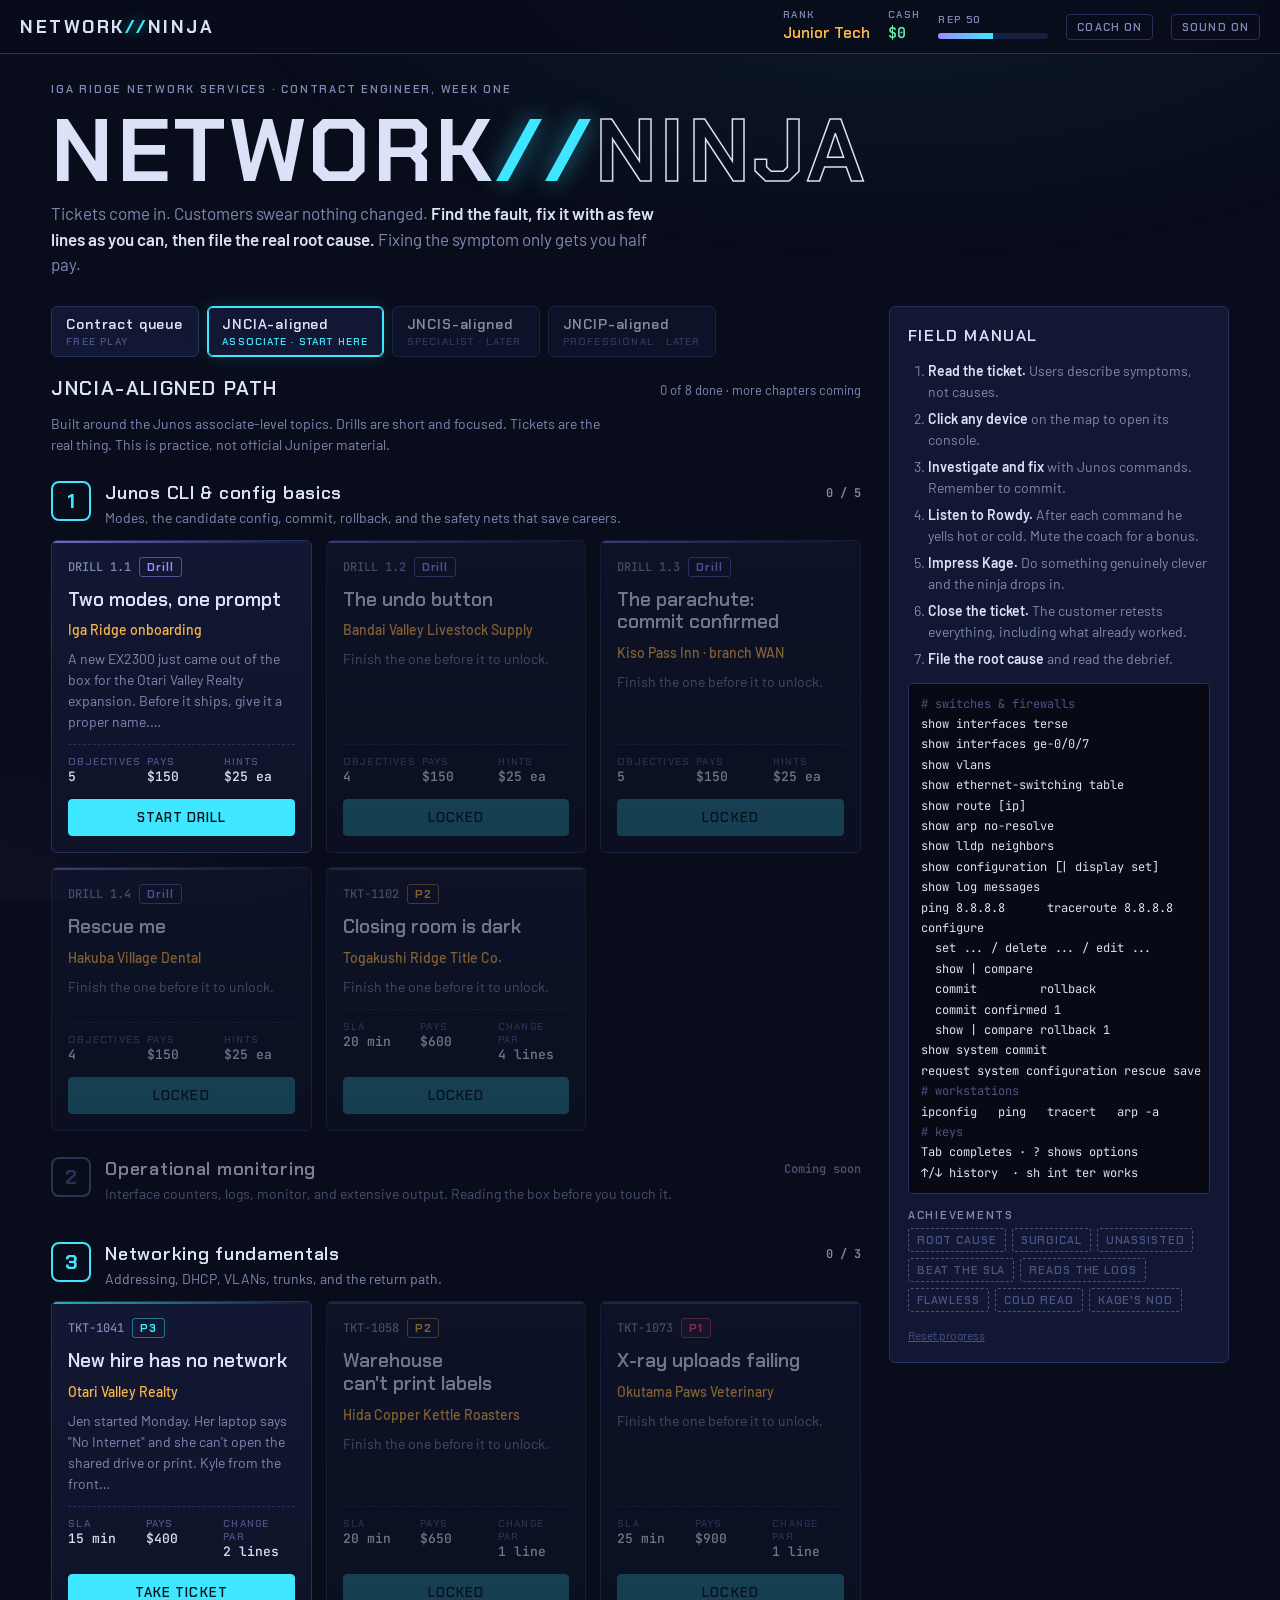
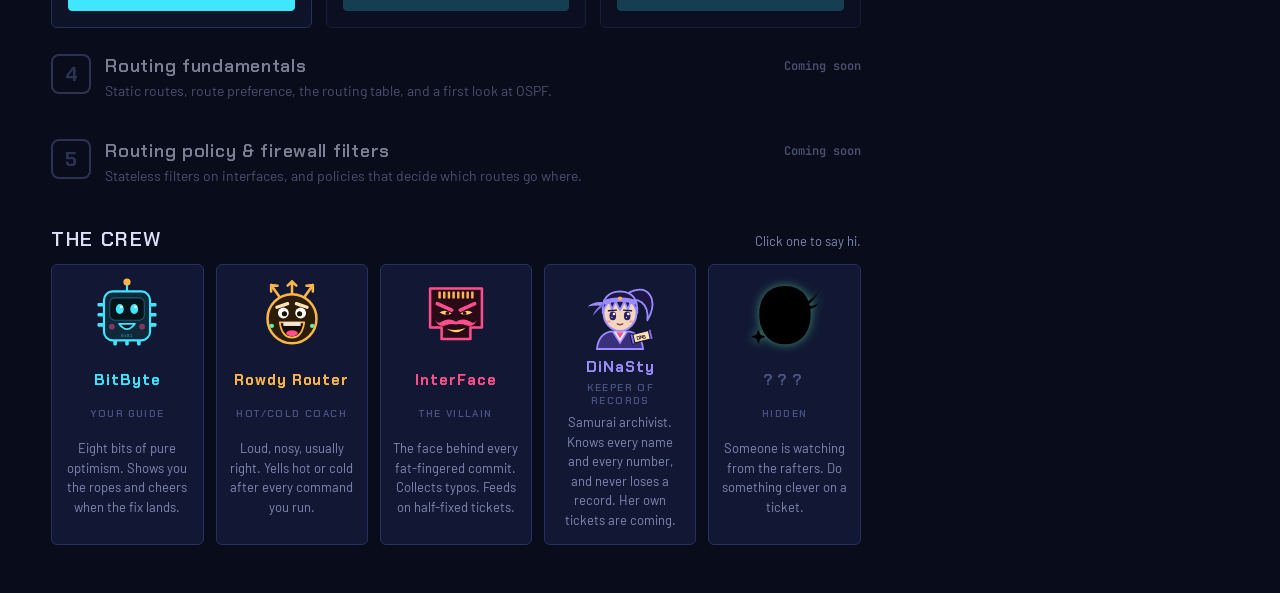
==== network-ninja/index.html @ a1dfad1b "edit enters config mode, objective command peeks, snarkier InterFace, samurai DiNaSty, optional shee" ====
<!doctype html><html><head><meta charset=utf8><meta name=viewport content="width=device-width,initial-scale=1,viewport-fit=cover"><style>:root{color-scheme:light;box-sizing:border-box;padding-top:env(safe-area-inset-top,0px);padding-bottom:env(safe-area-inset-bottom,0px)}html{scroll-padding-top:env(safe-area-inset-top,0px)}body{margin:0;padding:0;font:14px -apple-system,BlinkMacSystemFont,sans-serif;background:#fff;color:#000}img{max-width:100%}[hidden]:not([hidden=until-found i]){display:none!important}</style></head><body>
<title>Network Ninja</title>
<link rel="preconnect" href="https://fonts.googleapis.com">
<link rel="preconnect" href="https://fonts.gstatic.com" crossorigin>
<link rel="stylesheet" href="https://fonts.googleapis.com/css2?family=Chakra+Petch:wght@500;600;700&family=Barlow:wght@400;500;600&family=JetBrains+Mono:wght@400;500;700&display=swap">
<style>
/* Layout: arcade cabinet. Board = mission select; Play = ticket rail | map over console. Single committed dark look. */
:root {
  color-scheme: dark;
  --bg: #090c1a;
  --bg2: #0e1328;
  --panel: #121833;
  --panel2: #182042;
  --line: #27315f;
  --fg: #dbe1f7;
  --dim: #8089b4;
  --faint: #4a5384;
  --cyan: #3ee6ff;
  --amber: #ffb648;
  --magenta: #ff4f8b;
  --green: #5ff0a8;
  --violet: #9b8cff;
  --term: #070a14;
  --f-display: 'Chakra Petch', 'Segoe UI', system-ui, sans-serif;
  --f-body: 'Barlow', 'Segoe UI', system-ui, sans-serif;
  --f-mono: 'JetBrains Mono', ui-monospace, 'SFMono-Regular', Menlo, Consolas, monospace;
}
html, body { height: 100%; }
[hidden] { display: none !important; }
body { background: var(--bg); color: var(--fg); font: 15px/1.5 var(--f-body); }
body::before { content: ''; position: fixed; inset: 0; pointer-events: none; z-index: 0;
  background: radial-gradient(1200px 600px at 70% -10%, rgba(62,230,255,.07), transparent 60%), radial-gradient(900px 500px at -10% 110%, rgba(155,140,255,.07), transparent 60%); }
#app { position: relative; z-index: 1; min-height: 100%; display: flex; flex-direction: column; }
button { font: inherit; color: inherit; cursor: pointer; }
:focus-visible { outline: 2px solid var(--amber); outline-offset: 2px; }

/* top bar */
.topbar { display: flex; align-items: center; gap: 20px; flex-wrap: wrap; padding: 10px 20px; border-bottom: 1px solid var(--line); background: rgba(9,12,26,.85); backdrop-filter: blur(6px); position: sticky; top: env(safe-area-inset-top, 0px); z-index: 5; }
.brand { font: 700 18px/1 var(--f-display); letter-spacing: .14em; color: var(--fg); }
.brand span { color: var(--cyan); text-shadow: 0 0 12px rgba(62,230,255,.6); }
.stats { display: flex; gap: 18px; align-items: center; margin-left: auto; flex-wrap: wrap; font-variant-numeric: tabular-nums; }
.stat { display: flex; flex-direction: column; line-height: 1.1; }
.stat small { font: 600 10px/1 var(--f-display); letter-spacing: .14em; text-transform: uppercase; color: var(--dim); margin-bottom: 3px; }
.stat b { font: 600 15px var(--f-mono); }
#cash { color: var(--green); }
#rank { color: var(--amber); font-family: var(--f-display); }
.rep { width: 110px; height: 6px; background: var(--panel2); border-radius: 3px; overflow: hidden; margin-top: 5px; }
#repfill { height: 100%; background: linear-gradient(90deg, var(--violet), var(--cyan)); transition: width .6s; }
.chipbtn { background: transparent; border: 1px solid var(--line); border-radius: 4px; padding: 5px 10px; font: 600 11px var(--f-display); letter-spacing: .1em; text-transform: uppercase; color: var(--dim); }
.chipbtn:hover { color: var(--fg); border-color: var(--dim); }
.logchip { cursor: default; color: var(--green); border-color: rgba(95,240,168,.35); }
.logchip[role="button"] { cursor: pointer; }
.logchip.off { color: var(--faint); border-color: var(--line); }

/* buttons */
.btn { border: 1px solid var(--line); background: var(--panel2); border-radius: 4px; padding: 9px 16px; font: 600 13px var(--f-display); letter-spacing: .08em; text-transform: uppercase; transition: transform .08s, box-shadow .15s, background .15s; }
.btn:hover:not(:disabled) { border-color: var(--cyan); box-shadow: 0 0 0 1px var(--cyan) inset, 0 0 18px rgba(62,230,255,.18); }
.btn:active:not(:disabled) { transform: translateY(1px); }
.btn.primary { background: var(--cyan); color: #04121a; border-color: var(--cyan); }
.btn.primary:hover:not(:disabled) { box-shadow: 0 0 22px rgba(62,230,255,.45); }
.btn.ghost { background: transparent; }
.btn.warnb { border-color: var(--amber); color: var(--amber); background: transparent; }
.btn:disabled { opacity: .45; cursor: not-allowed; }

/* chips */
.tkt { font: 500 12px var(--f-mono); color: var(--dim); }
.prio { font: 700 11px var(--f-display); letter-spacing: .08em; padding: 2px 7px; border-radius: 3px; border: 1px solid; }
.prio.p3 { color: var(--cyan); border-color: rgba(62,230,255,.45); }
.prio.p2 { color: var(--amber); border-color: rgba(255,182,72,.5); }
.prio.p1 { color: var(--magenta); border-color: rgba(255,79,139,.55); background: rgba(255,79,139,.08); }
.eyebrow { font: 600 11px var(--f-display); letter-spacing: .16em; text-transform: uppercase; color: var(--dim); margin: 0 0 6px; }

/* ===== board ===== */
#board { padding-block: 28px 48px; padding-inline: max(16px, 4vw); display: grid; gap: 28px; grid-template-columns: minmax(0, 1fr) minmax(0, 340px); align-items: start; max-width: 1280px; width: 100%; margin: 0 auto; box-sizing: border-box; }
.hero { grid-column: 1 / -1; display: grid; gap: 10px; }
.logo { font: 700 clamp(38px, 7.4vw, 88px)/.9 var(--f-display); letter-spacing: .04em; margin: 0; text-wrap: balance; }
.logo .sl { color: var(--cyan); text-shadow: 0 0 24px rgba(62,230,255,.55); }
.logo .c2 { color: transparent; -webkit-text-stroke: 1.5px var(--fg); }
.tagline { max-width: 62ch; color: var(--dim); font-size: 17px; margin: 0; }
.tagline b { color: var(--fg); font-weight: 600; }
.queue-wrap { min-width: 0; }
.queue-head { display: flex; justify-content: space-between; align-items: baseline; gap: 12px; flex-wrap: wrap; margin-bottom: 12px; }
.queue-head h2 { font: 600 20px var(--f-display); letter-spacing: .08em; text-transform: uppercase; margin: 0; }
#queue-note { color: var(--dim); font-size: 13px; margin: 0; }
#queue { display: grid; gap: 14px; grid-template-columns: repeat(auto-fill, minmax(250px, 1fr)); }
.card { background: linear-gradient(180deg, var(--panel), var(--bg2)); border: 1px solid var(--line); border-radius: 6px; padding: 16px; display: flex; flex-direction: column; gap: 8px; position: relative; overflow: hidden; }
.card::after { content: ''; position: absolute; inset: 0 0 auto; height: 2px; background: linear-gradient(90deg, var(--cyan), transparent); opacity: .7; }
.card.locked { opacity: .5; }
.card.locked::after { background: var(--faint); }
.card-top { display: flex; gap: 8px; align-items: center; }
.card h3 { font: 600 19px/1.2 var(--f-display); margin: 4px 0 0; text-wrap: balance; }
.card .client { color: var(--amber); margin: 0; font-weight: 500; font-size: 14px; }
.card .excerpt { color: var(--dim); margin: 0; font-size: 14px; flex: 1; }
.meta { display: grid; grid-template-columns: repeat(3, 1fr); gap: 6px; margin: 4px 0 6px; padding-top: 10px; border-top: 1px dashed var(--line); }
.meta dt { font: 600 10px var(--f-display); letter-spacing: .12em; text-transform: uppercase; color: var(--faint); }
.meta dd { margin: 0; font: 500 13px var(--f-mono); }
.grade { margin-left: auto; font: 700 18px/1 var(--f-display); width: 30px; height: 30px; display: grid; place-items: center; border-radius: 50%; border: 2px solid; }
.g-S { color: var(--amber); border-color: var(--amber); text-shadow: 0 0 10px rgba(255,182,72,.6); }
.g-A { color: var(--green); border-color: var(--green); }
.g-B { color: var(--cyan); border-color: var(--cyan); }
.g-C { color: var(--dim); border-color: var(--dim); }
.manual { background: var(--panel); border: 1px solid var(--line); border-radius: 6px; padding: 18px; display: grid; gap: 14px; min-width: 0; }
.manual h2 { font: 600 16px var(--f-display); letter-spacing: .1em; text-transform: uppercase; margin: 0; }
.manual ol { margin: 0; padding-left: 20px; display: grid; gap: 6px; color: var(--dim); font-size: 14px; }
.manual ol b { color: var(--fg); font-weight: 600; }
.cheat { font: 12px/1.7 var(--f-mono); color: var(--fg); background: var(--term); border: 1px solid var(--line); border-radius: 4px; padding: 10px 12px; overflow-x: auto; white-space: pre; margin: 0; }
.cheat .c { color: var(--faint); }
.achs { display: flex; flex-wrap: wrap; gap: 6px; }
.ach { font: 600 11px var(--f-display); letter-spacing: .08em; text-transform: uppercase; padding: 4px 8px; border-radius: 3px; border: 1px dashed var(--faint); color: var(--faint); }
.ach.got { border-style: solid; border-color: var(--amber); color: var(--amber); background: rgba(255,182,72,.07); }
.linkbtn { background: none; border: 0; color: var(--faint); font-size: 12px; padding: 0; text-decoration: underline; justify-self: start; }
.linkbtn:hover { color: var(--magenta); }

/* ===== play ===== */
#play { flex: 1; display: grid; grid-template-columns: minmax(280px, 340px) minmax(0, 1fr); gap: 0; min-height: 0; }
body.playing #app { height: 100%; }
body.playing #play { overflow: hidden; }
.rail { border-right: 1px solid var(--line); background: var(--bg2); padding: 16px 18px; overflow-y: auto; display: flex; flex-direction: column; gap: 14px; min-width: 0; }
.rail-head { display: flex; gap: 8px; align-items: center; }
#t-title { font: 600 22px/1.15 var(--f-display); margin: 0; text-wrap: balance; }
#t-client { color: var(--amber); margin: 2px 0 0; font-weight: 500; }
.timerbox { display: flex; align-items: baseline; justify-content: space-between; background: var(--term); border: 1px solid var(--line); border-radius: 4px; padding: 8px 12px; }
.timer { font: 700 26px/1 var(--f-mono); color: var(--cyan); font-variant-numeric: tabular-nums; text-shadow: 0 0 10px rgba(62,230,255,.4); }
.timer.warn { color: var(--amber); text-shadow: 0 0 10px rgba(255,182,72,.4); }
.timer.breached { color: var(--magenta); text-shadow: 0 0 10px rgba(255,79,139,.4); }
#t-timer-label { font: 600 10px var(--f-display); letter-spacing: .14em; text-transform: uppercase; color: var(--dim); }
#t-brief { margin: 0; font-size: 15px; }
#t-reporter { margin: 0; color: var(--faint); font-size: 13px; }
#t-quotes { list-style: none; margin: 0; padding: 0; display: grid; gap: 8px; }
#t-quotes li { border-left: 2px solid var(--violet); padding: 2px 0 2px 10px; display: grid; }
#t-quotes .who { font: 600 11px var(--f-display); letter-spacing: .1em; text-transform: uppercase; color: var(--violet); }
#t-quotes .what { font-size: 14px; color: var(--fg); }
.hint { margin: 0; font-size: 14px; background: rgba(255,182,72,.07); border: 1px solid rgba(255,182,72,.3); border-radius: 4px; padding: 8px 10px; }
.hint b { color: var(--amber); font: 600 11px var(--f-display); letter-spacing: .1em; text-transform: uppercase; }
#t-hints { display: grid; gap: 8px; }
.rowstat { display: flex; justify-content: space-between; align-items: center; font-size: 13px; color: var(--dim); }
.changes { font: 600 13px var(--f-mono); color: var(--dim); }
.changes.under { color: var(--green); }
.changes.over { color: var(--amber); }
.rail-actions { display: grid; gap: 8px; margin-top: auto; padding-top: 8px; }

.stage { display: grid; grid-template-rows: minmax(240px, 50%) minmax(0, 1fr); min-width: 0; min-height: 0; }
.mapwrap { position: relative; min-height: 0; border-bottom: 1px solid var(--line); background: radial-gradient(ellipse at 50% 40%, rgba(62,230,255,.05), transparent 70%); }
.mapwrap .maplabel { position: absolute; left: 14px; top: 10px; font: 600 10px var(--f-display); letter-spacing: .16em; text-transform: uppercase; color: var(--faint); }
#map { width: 100%; height: 100%; display: block; }
#map .grid path { stroke: var(--line); stroke-width: 1; opacity: .35; }
#map .link line { stroke-width: 2.5; }
#map .link.up line { stroke: rgba(62,230,255,.55); }
#map .link.down line { stroke: var(--magenta); stroke-dasharray: 6 6; }
#map .plabel { font: 500 11px var(--f-mono); fill: var(--dim); text-anchor: middle; paint-order: stroke; stroke: var(--bg); stroke-width: 4px; }
#map .node { cursor: pointer; }
#map .node.cloud { cursor: default; }
#map .node .hit { fill: transparent; }
#map .node .body { fill: var(--panel); stroke-width: 2; }
#map .node .detail { fill: none; stroke-width: 1.5; }
#map .node.net .body, #map .node.net .detail { stroke: var(--cyan); }
#map .node.host .body, #map .node.host .detail { stroke: var(--amber); }
#map .node.cloud .body { stroke: var(--violet); fill: var(--bg2); }
#map .node .port { fill: var(--bg); stroke: rgba(62,230,255,.5); stroke-width: 1; }
#map .node .led { fill: var(--green); }
#map .nlabel { font: 600 13px var(--f-display); fill: var(--fg); text-anchor: middle; letter-spacing: .04em; paint-order: stroke; stroke: var(--bg); stroke-width: 4px; }
#map .hlabel { font: 400 10.5px var(--f-mono); fill: var(--faint); text-anchor: middle; }
#map .nlabel.side, #map .hlabel.side { text-anchor: start; }
#map .nlabel .hl { font: 400 10.5px var(--f-mono); fill: var(--faint); }
#map .plabel.end { text-anchor: end; }
#map .node:hover .body, #map .node:focus-visible .body { filter: url(#glow); }
#map .node:focus { outline: none; }
#map .node.open .nlabel { fill: var(--cyan); }
#map .node.active .body { filter: url(#glow); fill: var(--panel2); stroke-width: 3; }
#map .node.active .nlabel { fill: var(--amber); }
#map .pkt.out { fill: var(--cyan); }
#map .pkt.back { fill: var(--green); }
#map .pkt.fail { fill: var(--magenta); }
#map .burst { fill: none; stroke: var(--magenta); stroke-width: 3; animation: burst .7s ease-out forwards; }
@keyframes burst { to { r: 30; opacity: 0; } }

/* terminal */
#term { display: flex; flex-direction: column; min-height: 0; background: var(--term); position: relative; }
#term::after { content: ''; position: absolute; inset: 0; pointer-events: none; background: repeating-linear-gradient(0deg, rgba(255,255,255,.018) 0 1px, transparent 1px 3px); }
#tabs { display: flex; gap: 2px; padding: 6px 8px 0; background: var(--bg2); border-bottom: 1px solid var(--line); overflow-x: auto; flex: none; min-height: 34px; box-sizing: border-box; }
.tab { display: flex; align-items: center; border: 1px solid var(--line); border-bottom: 0; border-radius: 4px 4px 0 0; background: var(--panel); flex: none; }
.tab.on { background: var(--term); border-color: var(--cyan); }
.tab.cfg .tab-name::before { content: '# '; color: var(--amber); }
.tab-name { background: none; border: 0; padding: 6px 4px 6px 10px; font: 500 12px var(--f-mono); color: var(--dim); }
.tab.on .tab-name { color: var(--fg); }
.tab-x { background: none; border: 0; padding: 4px 8px; color: var(--faint); font-size: 15px; line-height: 1; }
.tab-x:hover { color: var(--magenta); }
#screens { flex: 1; min-height: 0; position: relative; }
.screen { position: absolute; inset: 0; overflow-y: auto; padding: 10px 14px 6px; font: 13px/1.45 var(--f-mono); color: #c9f3d9; white-space: pre-wrap; word-break: break-word; }
.ln.echo { color: var(--fg); }
.ln.dim { color: var(--dim); }
.ln.err { color: var(--magenta); }
.ln.warn { color: var(--amber); }
.ln.ok { color: var(--green); }
#term-empty { position: absolute; inset: 0; display: grid; place-items: center; color: var(--faint); font: 13px var(--f-mono); text-align: center; padding: 16px; }
.inrow { display: flex; align-items: center; gap: 0; padding: 8px 14px 10px; border-top: 1px solid var(--line); flex: none; font: 13px var(--f-mono); }
#prompt { color: var(--cyan); white-space: pre; flex: none; }
#cmd { flex: 1; min-width: 0; background: transparent; border: 0; color: var(--fg); font: 14px var(--f-mono); caret-color: var(--amber); padding: 2px 0; }
#cmd:focus { outline: none; }
#term.busy .inrow { opacity: .5; }

/* modal */
#modal { position: fixed; inset: 0; z-index: 20; background: rgba(4,6,14,.78); backdrop-filter: blur(3px); display: grid; place-items: center; padding: 16px; overflow-y: auto; }
.modal-card { background: var(--panel); border: 1px solid var(--line); border-radius: 8px; padding: 22px 24px; width: min(560px, 100%); box-shadow: 0 30px 80px rgba(0,0,0,.5), 0 0 0 1px rgba(62,230,255,.08); box-sizing: border-box; }
.modal-card.wide { width: min(940px, 100%); }
.modal-card h2 { font: 600 24px/1.15 var(--f-display); margin: 0 0 6px; text-wrap: balance; }
.modal-card .sub { color: var(--dim); margin: 0 0 14px; }
.modal-actions { display: flex; gap: 10px; justify-content: flex-end; margin-top: 18px; flex-wrap: wrap; }
.checks { list-style: none; padding: 0; margin: 14px 0 0; display: grid; gap: 6px; font: 13px var(--f-mono); }
.checks li { display: flex; justify-content: space-between; gap: 10px; padding: 8px 10px; background: var(--term); border: 1px solid var(--line); border-radius: 4px; }
.checks .cres { font-weight: 700; }
.checks .pass .cres { color: var(--green); }
.checks .fail .cres { color: var(--magenta); }
.checks .pending .cres { color: var(--dim); }
.note { margin: 14px 0 0; padding: 10px 12px; border-radius: 4px; }
.note.ok { background: rgba(95,240,168,.08); border: 1px solid rgba(95,240,168,.35); color: var(--green); }
.note.bad { background: rgba(255,79,139,.08); border: 1px solid rgba(255,79,139,.4); color: var(--magenta); }
.rca { display: grid; gap: 8px; }
.opt { display: flex; gap: 10px; align-items: flex-start; padding: 10px 12px; border: 1px solid var(--line); border-radius: 4px; background: var(--bg2); cursor: pointer; }
.opt:hover { border-color: var(--dim); }
.opt:has(input:checked) { border-color: var(--cyan); background: rgba(62,230,255,.06); }
.opt input { accent-color: var(--cyan); margin-top: 4px; }
.debrief-head { display: flex; gap: 18px; align-items: center; margin-bottom: 16px; }
.bigGrade { font: 700 56px/1 var(--f-display); width: 88px; height: 88px; border: 3px solid; border-radius: 50%; display: grid; place-items: center; flex: none; }
.debrief-grid { display: grid; grid-template-columns: minmax(0, 1fr) minmax(0, 1.3fr); gap: 24px; }
.ledger { width: 100%; border-collapse: collapse; font-size: 14px; font-variant-numeric: tabular-nums; }
.ledger td { padding: 6px 0; border-bottom: 1px solid var(--line); }
.ledger td:last-child { text-align: right; font-family: var(--f-mono); color: var(--green); }
.ledger td.neg { color: var(--magenta) !important; }
.ledger tr.tot td { font-weight: 600; border-bottom: 2px solid var(--dim); }
.earned { display: flex; flex-wrap: wrap; gap: 6px; margin: 14px 0; }
.diff { font: 12px/1.6 var(--f-mono); background: var(--term); border: 1px solid var(--line); border-radius: 4px; padding: 10px; overflow-x: auto; margin: 0; white-space: pre; color: var(--green); }
.story p { margin: 0 0 10px; font-size: 15px; max-width: 62ch; }
#flash { position: fixed; left: 50%; bottom: 24px; transform: translateX(-50%); background: var(--panel2); border: 1px solid var(--violet); color: var(--fg); padding: 10px 16px; border-radius: 4px; z-index: 30; font-size: 14px; max-width: calc(100% - 32px); }

/* ===== mascots ===== */
.mfig svg { display: block; width: 100%; height: 100%; overflow: visible; }
.mfig .eye { transform-box: fill-box; transform-origin: center; animation: blink 4.2s infinite; }
@keyframes blink { 0%, 92%, 100% { transform: scaleY(1); } 95% { transform: scaleY(.1); } }
.mfig .jaw { transform-box: fill-box; transform-origin: top center; }
.talking .mfig .jaw { animation: jaw .16s ease-in-out infinite alternate; }
@keyframes jaw { from { transform: scaleY(.55); } to { transform: scaleY(1.15); } }
.mfig .ant { animation: antglow 1.4s ease-in-out infinite alternate; }
@keyframes antglow { from { opacity: .45; } to { opacity: 1; } }

#mascot { position: fixed; right: 18px; bottom: 66px; z-index: 26; display: flex; align-items: flex-end; gap: 6px; max-width: min(430px, calc(100% - 36px)); cursor: pointer; filter: drop-shadow(0 14px 30px rgba(0,0,0,.55)); }
#mascot[hidden] { display: none !important; }
#mascot.in { animation: mpop .42s cubic-bezier(.2,1.6,.4,1) both; }
#mascot.out { animation: mout .25s ease-in forwards; }
@keyframes mpop { from { opacity: 0; transform: translateY(40px) scale(.6); } to { opacity: 1; transform: none; } }
@keyframes mout { to { opacity: 0; transform: translateY(24px) scale(.85); } }
#mascot .mfig { width: 84px; height: 84px; flex: none; order: 2; animation: bob 1.1s ease-in-out infinite alternate; }
@keyframes bob { from { transform: translateY(0) rotate(-2deg); } to { transform: translateY(-6px) rotate(2deg); } }
#mascot.shake .mfig { animation: shake .09s linear 6 alternate, bob 1.1s ease-in-out .6s infinite alternate; }
@keyframes shake { from { transform: translateX(-4px) rotate(-5deg); } to { transform: translateX(4px) rotate(5deg); } }
#mascot.jump .mfig { animation: jump .5s cubic-bezier(.3,1.8,.5,1) 2, bob 1.1s ease-in-out 1s infinite alternate; }
@keyframes jump { 0% { transform: translateY(0) scale(1); } 40% { transform: translateY(-22px) scale(1.06, .94); } 100% { transform: translateY(0); } }
.mbub { position: relative; background: var(--panel2); border: 2px solid var(--mc, var(--cyan)); border-radius: 12px 12px 4px 12px; padding: 9px 13px 10px; font-size: 14.5px; line-height: 1.4; color: var(--fg); margin-bottom: 26px; min-width: 0; }
.mbub::after { content: ''; position: absolute; right: -10px; bottom: 8px; border: 7px solid transparent; border-left-color: var(--mc, var(--cyan)); }
.mbub b { display: block; font: 700 11px var(--f-display); letter-spacing: .14em; text-transform: uppercase; color: var(--mc, var(--cyan)); margin-bottom: 2px; }
.mbub .heatword { font: 700 18px/1.1 var(--f-display); letter-spacing: .04em; display: block; color: var(--hc, var(--fg)); text-shadow: 0 0 14px var(--hc, transparent); }

/* heat colors */
.h-n2 { --hc: #7fd3ff; } .h-n1 { --hc: #9fb6ff; } .h-0 { --hc: var(--dim); }
.h-1 { --hc: #ffd166; } .h-2 { --hc: #ff9a3c; } .h-3 { --hc: #ff4d3d; }

/* thermometer in the ticket rail */
.heatrow .heatwrap { display: flex; align-items: center; gap: 8px; }
.heatbar { width: 96px; height: 8px; border-radius: 4px; background: linear-gradient(90deg, #4cc9ff, #8aa2ff 30%, #ffd166 55%, #ff9a3c 75%, #ff3b3b); position: relative; opacity: .9; }
.heatbar i { position: absolute; top: 50%; width: 14px; height: 14px; border-radius: 50%; background: var(--fg); border: 2px solid var(--bg); transform: translate(-50%, -50%); left: 30%; transition: left .5s cubic-bezier(.3,1.5,.5,1); box-shadow: 0 0 10px var(--hc, transparent); }
#heatword { font: 600 11px var(--f-display); letter-spacing: .05em; text-transform: uppercase; min-width: 78px; white-space: nowrap; text-align: right; color: var(--hc, var(--dim)); }
.heatrow[hidden] { display: none !important; }

/* crew panel on the board */
.crew { grid-column: 1; grid-row: 3; min-width: 0; }
.crew .queue-head { margin-bottom: 12px; }
#board { grid-template-rows: auto auto 1fr; }
.crew { align-self: start; }
.queue-wrap { grid-column: 1; grid-row: 2; }
.manual { grid-column: 2; grid-row: 2 / span 2; }
@media (max-width: 980px) { .queue-wrap, .manual, .crew { grid-column: 1 / -1; grid-row: auto; } }
.crew-grid { display: grid; grid-template-columns: repeat(5, minmax(0, 1fr)); gap: 12px; }
.mfig .spin { transform-box: fill-box; transform-origin: center; animation: spin 2.4s linear infinite; }
@keyframes spin { to { transform: rotate(360deg); } }
#mascot.ninja .mfig { animation: ninjain .55s cubic-bezier(.2,1.4,.4,1) both, bob 1.1s ease-in-out .55s infinite alternate; }
@keyframes ninjain { 0% { opacity: 0; transform: translate(90px, -40px) rotate(-220deg) scale(.4); filter: blur(4px); } 100% { opacity: 1; transform: none; filter: none; } }
#mascot.ninja .mbub { box-shadow: 0 0 26px rgba(95,240,168,.22); }
.mate.secret .mfig { filter: brightness(0) drop-shadow(0 0 5px rgba(95,240,168,.55)); }
.mate.secret h3 { color: var(--faint); letter-spacing: .3em; }
.kage-note { margin: 0 0 12px; font-size: 13px; color: var(--green); }
.kage-note b { font: 700 11px var(--f-display); letter-spacing: .14em; text-transform: uppercase; margin-right: 6px; }
.mate { background: var(--panel); border: 1px solid var(--line); border-radius: 6px; padding: 12px 12px 14px; display: grid; justify-items: center; text-align: center; gap: 4px; cursor: pointer; transition: border-color .15s, transform .1s; font: inherit; color: inherit; }
.mate:hover { border-color: var(--mc); transform: translateY(-2px); }
.mate .mfig { width: 72px; height: 72px; }
.mate.wiggle .mfig { animation: shake .09s linear 6 alternate; }
.mate h3 { font: 700 15px var(--f-display); letter-spacing: .06em; margin: 4px 0 0; color: var(--mc); }
.mate .role { font: 600 10px var(--f-display); letter-spacing: .14em; text-transform: uppercase; color: var(--faint); margin: 0; }
.mate p { margin: 2px 0 0; font-size: 13px; color: var(--dim); }

/* ===== paths & chapters ===== */
.pathbar { display: flex; gap: 8px; flex-wrap: wrap; margin-bottom: 18px; }
.pathbtn { display: grid; gap: 2px; text-align: left; background: var(--panel); border: 1px solid var(--line); border-radius: 6px; padding: 8px 14px; min-width: 148px; }
.pathbtn b { font: 600 14px var(--f-display); letter-spacing: .06em; color: var(--fg); }
.pathbtn small { font: 600 10px var(--f-display); letter-spacing: .12em; text-transform: uppercase; color: var(--faint); }
.pathbtn:hover { border-color: var(--dim); }
.pathbtn.on { border-color: var(--cyan); box-shadow: 0 0 0 1px var(--cyan) inset, 0 0 18px rgba(62,230,255,.15); }
.pathbtn.on small { color: var(--cyan); }
.pathbtn.soon { opacity: .6; }
#queue.chapters { display: grid; grid-template-columns: minmax(0, 1fr); gap: 26px; }
.path-intro { margin: 0; color: var(--dim); font-size: 14px; max-width: 70ch; }
.chapter.soon { opacity: .55; }
.ch-head { display: flex; gap: 14px; align-items: flex-start; margin-bottom: 12px; }
.ch-n { font: 700 20px/1 var(--f-display); color: var(--cyan); width: 36px; height: 36px; border: 2px solid var(--cyan); border-radius: 8px; display: grid; place-items: center; flex: none; }
.chapter.soon .ch-n { color: var(--faint); border-color: var(--faint); }
.ch-head h3 { font: 600 18px var(--f-display); letter-spacing: .04em; margin: 0; }
.ch-head p { margin: 2px 0 0; color: var(--dim); font-size: 14px; }
.ch-prog { margin-left: auto; font: 600 12px var(--f-mono); color: var(--dim); white-space: nowrap; padding-top: 4px; }
.ch-grid { display: grid; gap: 14px; grid-template-columns: repeat(auto-fill, minmax(230px, 1fr)); }
.prio.drill { color: var(--violet); border-color: rgba(155,140,255,.5); }
.card.drill::after { background: linear-gradient(90deg, var(--violet), transparent); }
.soon-card h3 { margin: 0; }

/* ===== objectives & hints ===== */
.objs { list-style: none; margin: 0; padding: 0; display: grid; gap: 6px; }
.objs li { position: relative; padding: 6px 10px 6px 32px; border: 1px solid var(--line); border-radius: 4px; background: var(--term); font-size: 14px; }
.objs li::before { content: ''; position: absolute; left: 10px; top: 10px; width: 10px; height: 10px; border: 2px solid var(--faint); border-radius: 3px; }
.objs li.done { border-color: rgba(95,240,168,.35); color: var(--dim); }
.objs li.done::before { border-color: var(--green); background: var(--green); box-shadow: inset 0 0 0 2px var(--term); }
.objs li.fresh { animation: objpop .8s ease-out; }
@keyframes objpop { 0% { background: rgba(95,240,168,.25); } 100% { background: var(--term); } }
.objs.static li { background: transparent; }
.objs li { padding-right: 40px; }
.objs.static li { padding-right: 10px; }
.objs .peek { position: absolute; right: 6px; top: 5px; width: 24px; height: 22px; border: 1px solid var(--line); border-radius: 4px; background: var(--panel2); color: var(--dim); font: 700 12px var(--f-mono); padding: 0; }
.objs .peek:hover { color: var(--amber); border-color: var(--amber); }
.objcmd { display: block; margin-top: 3px; font: 12px var(--f-mono); color: var(--cyan); white-space: pre-wrap; word-break: break-word; }
.objs li.done .objcmd { color: var(--green); opacity: .85; }
.hint.fresh { animation: hintpop 1.8s ease-out; }
@keyframes hintpop { 0%, 30% { background: rgba(255,182,72,.28); box-shadow: 0 0 0 2px var(--amber); } 100% { background: rgba(255,182,72,.07); box-shadow: none; } }

/* ===== earned labels ===== */
#map .fact { font: 500 10.5px var(--f-mono); fill: var(--green); text-anchor: middle; paint-order: stroke; stroke: var(--bg); stroke-width: 4px; }
#map .fact.vl { fill: var(--violet); }
#map .fact.stale { opacity: .45; font-style: italic; }

/* ===== notes tab ===== */
.tab.notes-tab .tab-name { color: var(--amber); padding-right: 12px; }
.tab.notes-tab.on { border-color: var(--amber); }
.notes { position: absolute; inset: 0; overflow-y: auto; padding: 12px 14px 16px; display: grid; gap: 16px; align-content: start; }
.notes .eyebrow { display: block; }
.np-sub { margin: 0 0 8px; color: var(--faint); font-size: 13px; }
.np-tbl { overflow-x: auto; }
table.facts { width: 100%; border-collapse: collapse; font: 12.5px var(--f-mono); }
table.facts th { text-align: left; font: 600 10px var(--f-display); letter-spacing: .12em; text-transform: uppercase; color: var(--faint); padding: 4px 12px 4px 0; border-bottom: 1px solid var(--line); white-space: nowrap; }
table.facts td { padding: 5px 12px 5px 0; border-bottom: 1px solid rgba(39,49,95,.5); vertical-align: top; }
table.facts td.v { color: var(--green); }
table.facts td.src { color: var(--faint); }
table.facts tr.stale td { opacity: .55; }
table.facts em { color: var(--amber); font-style: normal; font-size: 11px; }
table.facts td.empty { color: var(--faint); font-family: var(--f-body); }
#notes-ta { width: 100%; box-sizing: border-box; min-height: 150px; resize: vertical; background: var(--bg2); border: 1px solid var(--line); border-radius: 4px; color: var(--fg); font: 13px/1.5 var(--f-mono); padding: 10px; margin-top: 6px; }
#notes-ta:focus { outline: none; border-color: var(--amber); }

/* responsive */
@media (max-width: 980px) {
  #board { grid-template-columns: minmax(0, 1fr); }
}
@media (max-width: 900px) {
  body.playing #app { height: auto; }
  body.playing #play { overflow: visible; }
  #play { grid-template-columns: minmax(0, 1fr); }
  .rail { border-right: 0; border-bottom: 1px solid var(--line); }
  .stage { grid-template-rows: 340px 460px; }
  #cmd { font-size: 16px; }
  .debrief-grid { grid-template-columns: minmax(0, 1fr); }
  .stats { gap: 12px; }
  .topbar { padding: 8px 16px; }
  #mascot { right: 12px; bottom: 14px; max-width: calc(100% - 24px); }
  #mascot .mfig { width: 64px; height: 64px; }
  .mbub { font-size: 14px; margin-bottom: 18px; }
}
@media (max-width: 700px) { .crew-grid { grid-template-columns: repeat(2, minmax(0, 1fr)); } .mate.kage { grid-column: 1 / -1; } }
@media (prefers-reduced-motion: reduce) { * { transition: none !important; animation: none !important; } }
</style>

<div id="app">
  <header class="topbar">
    <div class="brand">NETWORK<span>//</span>NINJA</div>
    <div class="stats">
      <div class="stat"><small>Rank</small><b id="rank">Junior Tech</b></div>
      <div class="stat"><small>Cash</small><b id="cash">$0</b></div>
      <div class="stat"><small>Rep <span id="repval">50</span></small><div class="rep"><div id="repfill"></div></div></div>
      <span class="chipbtn logchip" id="logchip" hidden title="Each ticket you play is saved privately so Claude can review your approach.">Play log on</span>
      <button class="chipbtn" id="coach" aria-pressed="true" title="Rowdy Router tells you if you're hot or cold">Coach on</button>
      <button class="chipbtn" id="sound" aria-pressed="true">Sound on</button>
    </div>
  </header>

  <main id="board">
    <section class="hero">
      <p class="eyebrow">Iga Ridge Network Services · Contract engineer, week one</p>
      <h1 class="logo">NETWORK<span class="sl">//</span><wbr><span class="c2">NINJA</span></h1>
      <p class="tagline">Tickets come in. Customers swear nothing changed. <b>Find the fault, fix it with as few lines as you can, then file the real root cause.</b> Fixing the symptom only gets you half pay.</p>
    </section>
    <section class="queue-wrap">
      <div class="pathbar" id="pathbar" role="tablist" aria-label="Game path"></div>
      <div class="queue-head"><h2 id="queue-title">Ticket queue</h2><p id="queue-note"></p></div>
      <div id="queue"></div>
    </section>
    <section class="crew" aria-label="The crew">
      <div class="queue-head"><h2>The crew</h2><p id="crew-note" style="color:var(--dim);font-size:13px;margin:0">Click one to say hi.</p></div>
      <div class="crew-grid" id="crew"></div>
    </section>
    <aside class="manual">
      <h2>Field manual</h2>
      <ol>
        <li><b>Read the ticket.</b> Users describe symptoms, not causes.</li>
        <li><b>Click any device</b> on the map to open its console.</li>
        <li><b>Investigate and fix</b> with Junos commands. Remember to commit.</li>
        <li><b>Listen to Rowdy.</b> After each command he yells hot or cold. Mute the coach for a bonus.</li>
        <li><b>Impress Kage.</b> Do something genuinely clever and the ninja drops in.</li>
        <li><b>Close the ticket.</b> The customer retests everything, including what already worked.</li>
        <li><b>File the root cause</b> and read the debrief.</li>
      </ol>
      <pre class="cheat"><span class="c"># switches &amp; firewalls</span>
show interfaces terse
show interfaces ge-0/0/7
show vlans
show ethernet-switching table
show route [ip]
show arp no-resolve
show lldp neighbors
show configuration [| display set]
show log messages
ping 8.8.8.8      traceroute 8.8.8.8
configure
  set ... / delete ... / edit ...
  show | compare
  commit         rollback
  commit confirmed 1
  show | compare rollback 1
show system commit
request system configuration rescue save
<span class="c"># workstations</span>
ipconfig   ping   tracert   arp -a
<span class="c"># keys</span>
Tab completes · ? shows options
↑/↓ history  · sh int ter works</pre>
      <div><p class="eyebrow">Achievements</p><div class="achs" id="achs"></div></div>
      <button class="linkbtn" id="reset">Reset progress</button>
    </aside>
  </main>

  <main id="play" hidden>
    <aside class="rail">
      <div class="rail-head" id="t-head"></div>
      <div><h2 id="t-title"></h2><p id="t-client"></p></div>
      <div class="timerbox"><span id="t-timer-label">SLA remaining</span><span class="timer" id="t-timer">00:00</span></div>
      <p id="t-brief"></p>
      <p id="t-reporter"></p>
      <ol id="t-obj" class="objs" hidden></ol>
      <ul id="t-quotes"></ul>
      <div id="t-hints"></div>
      <div class="rowstat heatrow" id="heatrow"><span>Rowdy's read</span><span class="heatwrap"><span class="heatbar"><i id="heatdot"></i></span><b id="heatword">—</b></span></div>
      <div class="rowstat" id="chgrow"><span>Config lines changed</span><span class="changes" id="t-changes">0</span></div>
      <div class="rail-actions">
        <button class="btn warnb" id="hint-btn">Get a hint</button>
        <button class="btn primary" id="resolve-btn">Close ticket</button>
        <button class="btn ghost" id="abandon-btn">Back to queue</button>
      </div>
    </aside>
    <section class="stage">
      <div class="mapwrap"><span class="maplabel">Topology · click a device</span><svg id="map" viewBox="30 10 940 552" preserveAspectRatio="xMidYMid meet" aria-label="Network topology"></svg></div>
      <div id="term">
        <div id="tabs" role="tablist" aria-label="Open consoles"></div>
        <div id="screens"><div id="term-empty" hidden>Click a device on the map to open a console.</div>
          <div id="notes-pane" class="notes" hidden>
            <div><p class="eyebrow">Discovered so far</p><p class="np-sub">Filled in as you run commands, and pinned on the map. Dimmed facts were found before your last commit, so check them again.</p>
              <div class="np-tbl"><table class="facts"><thead><tr><th>Device</th><th>What</th><th>Value</th><th>Found with</th></tr></thead><tbody id="facts-body"></tbody></table></div></div>
            <div><label class="eyebrow" for="notes-ta">Your notes</label><textarea id="notes-ta" spellcheck="false" placeholder="Hunches, what you've ruled out, what to check next..."></textarea></div>
          </div></div>
        <div class="inrow"><span id="prompt"></span><input id="cmd" type="text" autocomplete="off" autocapitalize="off" autocorrect="off" spellcheck="false" aria-label="Command input"></div>
      </div>
    </section>
  </main>
  <div id="modal" hidden></div>
  <div id="flash" hidden></div>
  <div id="mascot" hidden role="status" aria-live="polite"><div class="mfig"></div><div class="mbub"><b class="mname"></b><span class="mtext"></span></div></div>
</div>
<script>
/* ===== NETWORK NINJA :: network simulation engine ===== */
const RC = (() => {
  'use strict';

  /* ---------- IP helpers ---------- */
  const ip2n = s => {
    if (typeof s !== 'string') return null;
    const p = s.split('.');
    if (p.length !== 4) return null;
    let n = 0;
    for (const x of p) {
      if (!/^\d{1,3}$/.test(x) || +x > 255) return null;
      n = n * 256 + (+x);
    }
    return n >>> 0;
  };
  const n2ip = n => [n >>> 24, (n >>> 16) & 255, (n >>> 8) & 255, n & 255].join('.');
  const maskN = p => (p === 0 ? 0 : (0xFFFFFFFF << (32 - p)) >>> 0);
  const parseCidr = s => {
    if (typeof s !== 'string' || !s.includes('/')) return null;
    const [a, p] = s.split('/');
    const n = ip2n(a);
    if (n === null || !/^\d{1,2}$/.test(p) || +p > 32) return null;
    return { ip: n, prefix: +p };
  };
  const inSubnet = (ip, net, prefix) => ((ip & maskN(prefix)) >>> 0) === ((net & maskN(prefix)) >>> 0);
  const netAddr = (ip, prefix) => (ip & maskN(prefix)) >>> 0;

  const hash = s => { let h = 2166136261; for (const c of s) { h ^= c.charCodeAt(0); h = Math.imul(h, 16777619); } return h >>> 0; };
  const genMac = (id, juniper) => {
    const h = hash(id), h2 = hash(id + '#');
    const b = [h & 255, (h >> 8) & 255, (h >> 16) & 255].map(x => x.toString(16).padStart(2, '0'));
    const oui = juniper ? 'f4:b5:2f' : ['3c:52:82', '00:1b:21', 'a4:bb:6d', '00:07:4d', 'b8:27:eb'][h2 % 5];
    return oui + ':' + b.join(':');
  };

  const NET_TYPES = new Set(['switch', 'router', 'firewall', 'cloud']);
  const isNet = d => NET_TYPES.has(d.type);
  const isHost = d => !isNet(d);

  /* ---------- tokenizer ---------- */
  const tokenize = line => {
    const out = [];
    const re = /"([^"]*)"|(\S+)/g;
    let m;
    while ((m = re.exec(line))) out.push(m[1] !== undefined ? '"' + m[1] + '"' : m[2]);
    return out;
  };

  /* ---------- config grammar ---------- */
  const V = {
    interface: t => /^(ge|xe|et)-\d+\/\d+\/\d+$/.test(t) || t === 'irb' || t === 'lo0',
    unit: t => /^\d{1,5}$/.test(t),
    address: t => !!parseCidr(t),
    prefix: t => !!parseCidr(t),
    'next-hop': t => ip2n(t) !== null,
    'vlan-id': t => /^\d+$/.test(t) && +t >= 1 && +t <= 4094,
    'vlan-name': t => /^[A-Za-z][\w-]{0,62}$/.test(t),
    vlan: t => /^[A-Za-z][\w-]{0,62}$/.test(t) || (/^\d+$/.test(t) && +t >= 1 && +t <= 4094),
    'l3-interface': t => /^irb\.\d+$/.test(t),
    text: t => true,
    hostname: t => /^[\w.-]+$/.test(t),
    destination: t => ip2n(t) !== null || !!parseCidr(t),
    host: t => ip2n(t) !== null,
    count: t => /^\d+$/.test(t) && +t >= 1 && +t <= 20,
    number: t => /^\d+$/.test(t) && +t <= 49,
    minutes: t => /^\d+$/.test(t),
  };
  const CFG_TREE = {
    interfaces: {
      '<interface>': {
        description: '<text>',
        disable: null,
        unit: {
          '<unit>': {
            family: {
              'ethernet-switching': {
                'interface-mode': { access: null, trunk: null },
                vlan: { members: '<vlan>' },
              },
              inet: { address: '<address>' },
            },
          },
        },
      },
    },
    vlans: { '<vlan-name>': { 'vlan-id': '<vlan-id>', 'l3-interface': '<l3-interface>' } },
    'routing-options': { static: { route: { '<prefix>': { 'next-hop': '<next-hop>' } } } },
    system: { 'host-name': '<hostname>' },
  };
  const HELP = {
    interfaces: 'Interface configuration', vlans: 'VLAN configuration', 'routing-options': 'Protocol-independent routing option configuration',
    system: 'System parameters', description: 'Text description of interface', disable: 'Disable this interface', unit: 'Logical interface',
    family: 'Protocol family', 'ethernet-switching': 'Ethernet switching parameters', inet: 'IPv4 parameters',
    'interface-mode': 'Interface mode (access or trunk)', access: 'Access port (one VLAN)', trunk: 'Trunk port (802.1Q tagged)',
    vlan: 'VLAN membership', members: 'VLAN name or VLAN ID', address: 'Interface address/destination prefix',
    'vlan-id': 'IEEE 802.1q VLAN identifier (1..4094)', 'l3-interface': 'L3 interface name for this VLAN',
    static: 'Static routes', route: 'Static route', 'next-hop': 'Next hop to destination', 'host-name': 'Hostname for this router',
    '<interface>': 'Interface name (e.g. ge-0/0/7, irb)', '<unit>': 'Logical unit number', '<vlan-name>': 'VLAN name',
    '<prefix>': 'Destination prefix (x.x.x.x/len)',
  };
  const VALUE_KEYS = new Set(['description', 'members', 'address', 'vlan-id', 'l3-interface', 'host-name', 'next-hop', 'interface-mode']);
  const SINGLE_VALUED = new Set(['description', 'vlan-id', 'l3-interface', 'host-name', 'interface-mode', 'next-hop']);

  // Walk tokens through a grammar tree. Returns {ok, tokens (expanded), lines:[[tokens]], node, error, errIdx}
  function walkTree(tree, toks, opts = {}) {
    let node = tree;
    const out = [];
    for (let i = 0; i < toks.length; i++) {
      const t = toks[i];
      if (node === null || node === undefined) return { ok: false, error: 'syntax error', errIdx: i, tokens: out };
      if (typeof node === 'string') {
        // value placeholder
        const kind = node.slice(1, -1);
        if (kind === 'rest') { out.push(...toks.slice(i)); return { ok: true, tokens: out, node: null, rest: true }; }
        if (t === '[' && kind === 'vlan') {
          const end = toks.indexOf(']', i);
          if (end < 0) return { ok: false, error: "syntax error, expecting ']'", errIdx: i, tokens: out };
          const vals = toks.slice(i + 1, end);
          if (!vals.length || !vals.every(V.vlan)) return { ok: false, error: 'syntax error: invalid VLAN member', errIdx: i, tokens: out };
          if (end !== toks.length - 1) return { ok: false, error: 'syntax error', errIdx: end + 1, tokens: out };
          return { ok: true, tokens: out, multi: vals, node: null };
        }
        if (kind === 'text' && t.startsWith('"') === false && i < toks.length - 1) {
          // unquoted multi-word description -> join
          out.push('"' + toks.slice(i).join(' ') + '"');
          return { ok: true, tokens: out, node: null };
        }
        const fn = V[kind];
        if (fn && !fn(t.replace(/^"|"$/g, ''))) return { ok: false, error: `error: invalid value '${t}' for ${kind}`, errIdx: i, tokens: out };
        out.push(kind === 'text' && !t.startsWith('"') ? '"' + t + '"' : t);
        node = null;
        continue;
      }
      // object node
      const keys = Object.keys(node);
      if (keys.includes(t) && !t.startsWith('<')) { out.push(t); node = node[t]; continue; }
      const ph = keys.find(k => k.startsWith('<'));
      if (ph) {
        const kind = ph.slice(1, -1);
        if (kind === 'rest') { out.push(...toks.slice(i)); return { ok: true, tokens: out, node: null, rest: true }; }
        const fn = V[kind];
        if (!fn || fn(t)) { out.push(t); node = node[ph]; continue; }
      }
      const cands = keys.filter(k => !k.startsWith('<') && k.startsWith(t));
      if (cands.length === 1 && /^[a-z-]+$/.test(t)) { out.push(cands[0]); node = node[cands[0]]; continue; }
      if (cands.length > 1) return { ok: false, error: `error: '${t}' is ambiguous.\nPossible completions:\n  ${cands.join('\n  ')}`, errIdx: i, tokens: out };
      return { ok: false, error: `syntax error.`, errIdx: i, tokens: out, bad: t };
    }
    return { ok: true, tokens: out, node };
  }

  function completions(node) {
    if (node === null || node === undefined) return [{ k: '<[Enter]>', h: 'Execute this command' }];
    if (typeof node === 'string') return [{ k: node, h: HELP[node] || node.slice(1, -1) }];
    const list = Object.keys(node).filter(k => k !== '_end').map(k => ({ k, h: HELP[k] || '' }));
    if (node._end) list.unshift({ k: '<[Enter]>', h: 'Execute this command' });
    return list;
  }

  /* ---------- config parsing ---------- */
  function parseConfig(lines) {
    const m = { hostname: '', ifaces: {}, vlans: { default: { name: 'default', id: 1, l3: null } }, routes: [] };
    const IF = n => m.ifaces[n] || (m.ifaces[n] = { name: n, disable: false, desc: '', units: {} });
    for (const line of lines) {
      const t = tokenize(line);
      if (t.shift() !== 'set') continue;
      if (t[0] === 'system' && t[1] === 'host-name') m.hostname = t[2];
      else if (t[0] === 'interfaces' && t[1]) {
        const i = IF(t[1]);
        if (t[2] === 'disable') i.disable = true;
        else if (t[2] === 'description') i.desc = t.slice(3).join(' ').replace(/"/g, '');
        else if (t[2] === 'unit' && t[3] !== undefined) {
          const u = i.units[t[3]] || (i.units[t[3]] = { es: null, inet: [] });
          if (t[4] === 'family' && t[5] === 'ethernet-switching') {
            u.es = u.es || { mode: 'access', modeSet: false, members: [] };
            if (t[6] === 'interface-mode' && t[7]) { u.es.mode = t[7]; u.es.modeSet = true; }
            if (t[6] === 'vlan' && t[7] === 'members' && t[8]) u.es.members.push(t[8]);
          }
          if (t[4] === 'family' && t[5] === 'inet' && t[6] === 'address' && t[7]) u.inet.push(t[7]);
        }
      } else if (t[0] === 'vlans' && t[1]) {
        const v = m.vlans[t[1]] || (m.vlans[t[1]] = { name: t[1], id: null, l3: null });
        if (t[2] === 'vlan-id') v.id = +t[3];
        if (t[2] === 'l3-interface') v.l3 = t[3];
      } else if (t[0] === 'routing-options' && t[1] === 'static' && t[2] === 'route' && t[3]) {
        m.routes.push({ prefix: t[3], nh: t[5] || null });
      }
    }
    return m;
  }

  const vlanIdOf = (m, member) => (/^\d+$/.test(member) ? +member : (m.vlans[member] ? m.vlans[member].id : null));
  const vlanNameOf = (m, id) => { for (const v of Object.values(m.vlans)) if (v.id === id) return v.name; return 'vlan-' + id; };

  function checkConfig(lines) {
    const m = parseConfig(lines);
    const errs = [];
    for (const i of Object.values(m.ifaces)) {
      for (const [u, unit] of Object.entries(i.units)) {
        const n = `${i.name}.${u}`;
        if (unit.es && unit.inet.length) errs.push(`error: ${n}: family inet and ethernet-switching cannot be configured on the same unit`);
        if (unit.es) {
          if (unit.es.mode === 'access' && unit.es.members.length > 1)
            errs.push(`Access interface <${n}> has more than one vlan member: <${unit.es.members.join('> and <')}>\nerror: configuration check-out failed`);
          for (const mem of unit.es.members) if (vlanIdOf(m, mem) === null) errs.push(`error: ${n}: vlan '${mem}' is not defined under [edit vlans]`);
        }
        for (const a of unit.inet) if (!parseCidr(a)) errs.push(`error: ${n}: invalid address ${a}`);
      }
    }
    const seen = {};
    for (const v of Object.values(m.vlans)) {
      if (v.name === 'default') continue;
      if (v.id === null) errs.push(`error: vlan ${v.name}: vlan-id is required`);
      else if (seen[v.id]) errs.push(`error: vlan-id ${v.id} is used by both ${seen[v.id]} and ${v.name}`);
      else seen[v.id] = v.name;
    }
    for (const r of m.routes) if (!r.nh) errs.push(`error: static route ${r.prefix}: next-hop is required`);
    return errs;
  }

  /* ---------- hierarchical rendering ---------- */
  function renderTree(lines, prefixToks = []) {
    const root = new Map();
    for (const line of lines) {
      const t = tokenize(line);
      if (t[0] !== 'set') continue;
      t.shift();
      if (prefixToks.some((p, i) => t[i] !== p)) continue;
      let node = root;
      for (const tok of t.slice(prefixToks.length)) {
        if (!node.has(tok)) node.set(tok, new Map());
        node = node.get(tok);
      }
    }
    const out = [];
    const rec = (node, ind, parentKey) => {
      for (const [k, ch] of node) {
        const pad = '    '.repeat(ind);
        if (ch.size === 0) { out.push(`${pad}${k};`); continue; }
        const leafs = [...ch.values()].every(c => c.size === 0);
        if (VALUE_KEYS.has(k) && leafs) {
          const vals = [...ch.keys()];
          out.push(vals.length > 1 ? `${pad}${k} [ ${vals.join(' ')} ];` : `${pad}${k} ${vals[0]};`);
          continue;
        }
        if (k === 'unit' || k === 'route') {
          for (const [name, sub] of ch) {
            if (k === 'route' && sub.size === 1) {
              const [k2, c2] = [...sub][0];
              if (c2.size && [...c2.values()].every(c => c.size === 0)) { out.push(`${pad}route ${name} ${k2} ${[...c2.keys()].join(' ')};`); continue; }
            }
            if (sub.size === 0) { out.push(`${pad}${k} ${name};`); continue; }
            out.push(`${pad}${k} ${name} {`);
            rec(sub, ind + 1, k);
            out.push(`${pad}}`);
          }
          continue;
        }
        out.push(`${pad}${k} {`);
        rec(ch, ind + 1, k);
        out.push(`${pad}}`);
      }
    };
    rec(root, 0, prefixToks[prefixToks.length - 1]);
    return out;
  }

  /* ---------- network construction ---------- */
  function buildNet(scn) {
    const net = { scn, dev: {}, links: [], cache: new Map() };
    for (const d of scn.devices) {
      const o = Object.assign({}, d);
      o.mac = d.mac || genMac(d.id, isNet(d));
      if (isNet(d)) {
        o.committed = d.config.trim().split('\n').map(s => s.trim()).filter(Boolean);
        o.original = o.committed.slice();
        o.candidate = null;
        o.history = [];
        o.model = parseConfig(o.committed);
        o.logLines = (d.logs || '').trim().split('\n').map(s => s.trim()).filter(Boolean);
        const cm = d.commits || [];
        o.commitLog = cm.length ? cm.map(c => ({ user: c.user, when: c.when, comment: c.comment || '' })) : [{ user: 'admin', when: '2026-09-30 09:12:44', comment: '' }];
        let cur = o.committed.slice();
        for (const c of cm.slice(1)) {
          const u = c.undo || {};
          cur = cur.filter(l => !(u.remove || []).includes(l)).concat(u.add || []);
          o.history.push(cur.slice());
        }
        o.rescue = null;
        o.confirmPending = null;
      } else {
        o.ports = ['eth0'];
      }
      net.dev[d.id] = o;
    }
    for (const [a, b] of scn.links) {
      const ia = a.indexOf(':'), ib = b.indexOf(':');
      net.links.push({ a: { dev: a.slice(0, ia), port: a.slice(ia + 1) }, b: { dev: b.slice(0, ib), port: b.slice(ib + 1) }, cut: false });
    }
    return net;
  }

  function commitDevice(net, d, lines) {
    d.history.unshift(d.committed);
    if (d.history.length > 49) d.history.length = 49;
    d.committed = lines.slice();
    d.model = parseConfig(d.committed);
    d.candidate = null;
    net.cache.clear();
  }

  const findLink = (net, dev, port) => net.links.find(l => (l.a.dev === dev && l.a.port === port) || (l.b.dev === dev && l.b.port === port));
  function peerOf(net, dev, port) {
    const l = findLink(net, dev, port);
    if (!l) return null;
    const p = (l.a.dev === dev && l.a.port === port) ? l.b : l.a;
    return { dev: p.dev, port: p.port, link: l };
  }
  const adminUp = (net, devId, port) => {
    const d = net.dev[devId];
    if (isHost(d)) return true;
    const i = d.model.ifaces[port];
    return !(i && i.disable);
  };
  function linkUp(net, devId, port) {
    const p = peerOf(net, devId, port);
    if (!p || p.link.cut) return false;
    return adminUp(net, devId, port) && adminUp(net, p.dev, p.port);
  }

  // L2 personality of a switch port
  function portL2(d, port) {
    if (d.type !== 'switch') return null;
    const i = d.model.ifaces[port];
    const u = i && i.units['0'];
    if (u && u.inet.length) return null;
    if (u && u.es) {
      const vl = u.es.members.map(x => vlanIdOf(d.model, x)).filter(x => x !== null);
      if (u.es.mode === 'trunk') return { mode: 'trunk', vlans: vl };
      return { mode: 'access', vlans: vl.length ? [vl[0]] : [1] };
    }
    return { mode: 'access', vlans: [1] };
  }
  function routedAddr(d, port) {
    if (isHost(d)) return null;
    const i = d.model.ifaces[port];
    const u = i && i.units['0'];
    if (u && u.inet.length) { const c = parseCidr(u.inet[0]); if (c) return c; }
    return null;
  }
  function irbFor(d, vid) {
    if (d.type !== 'switch') return null;
    for (const v of Object.values(d.model.vlans)) {
      if (v.id === vid && v.l3) {
        const unit = v.l3.split('.')[1];
        const irb = d.model.ifaces.irb;
        const u = irb && irb.units[unit];
        if (u && u.inet.length && !irb.disable) { const c = parseCidr(u.inet[0]); if (c) return { unit, ...c }; }
      }
    }
    return null;
  }

  /* ---------- L2 broadcast-domain search ---------- */
  // start: {dev, port} (routed/host NIC) | {dev, vlan} (irb) | {dev, vlan, via} (out one port only)
  function segment(net, start) {
    const key = 'seg|' + JSON.stringify(start);
    if (net.cache.has(key)) return net.cache.get(key);
    const eps = [], seen = new Set(), q = [];
    const addEp = ep => { if (!eps.some(e => e.key === ep.key)) eps.push(ep); };
    const push = (dev, v, path) => { const k = dev + '|' + v; if (seen.has(k)) return; seen.add(k); q.push({ dev, v, path }); };
    const arrive = (dev, port, tag, path) => {
      const d = net.dev[dev];
      if (isHost(d)) { if (tag === null) addEp({ key: dev, kind: 'host', dev, port, path }); return; }
      const ra = routedAddr(d, port);
      if (ra) { if (tag === null) addEp({ key: dev + ':' + port, kind: 'phys', dev, port, ip: ra.ip, prefix: ra.prefix, path }); return; }
      const l2 = portL2(d, port);
      if (!l2) return;
      if (l2.mode === 'access') { if (tag !== null) return; push(dev, l2.vlans[0], path); }
      else { if (tag === null || !l2.vlans.includes(tag)) return; push(dev, tag, path); }
    };
    const egress = (dev, v, path, onlyPort) => {
      const d = net.dev[dev];
      for (const p of d.ports) {
        if (onlyPort && p !== onlyPort) continue;
        const l2 = portL2(d, p);
        if (!l2 || !l2.vlans.includes(v) || !linkUp(net, dev, p)) continue;
        const peer = peerOf(net, dev, p);
        arrive(peer.dev, peer.port, l2.mode === 'trunk' ? v : null, path.concat(peer.dev));
      }
    };
    if (start.via) {
      seen.add(start.dev + '|' + start.vlan);
      egress(start.dev, start.vlan, [start.dev], start.via);
    } else if (start.vlan !== undefined) {
      push(start.dev, start.vlan, [start.dev]);
    } else if (linkUp(net, start.dev, start.port)) {
      const peer = peerOf(net, start.dev, start.port);
      arrive(peer.dev, peer.port, null, [start.dev, peer.dev]);
    }
    while (q.length) {
      const s = q.shift();
      const d = net.dev[s.dev];
      const irb = irbFor(d, s.v);
      if (irb) addEp({ key: s.dev + ':irb.' + irb.unit, kind: 'irb', dev: s.dev, unit: irb.unit, vlan: s.v, ip: irb.ip, prefix: irb.prefix, path: s.path });
      egress(s.dev, s.v, s.path);
    }
    net.cache.set(key, eps);
    return eps;
  }

  /* ---------- host addressing ---------- */
  function hostAddr(net, devId) {
    const key = 'addr|' + devId;
    if (net.cache.has(key)) return net.cache.get(key);
    const d = net.dev[devId];
    let r;
    const up = linkUp(net, devId, 'eth0');
    if (!up) r = { up: false, dhcp: !!d.nic.dhcp };
    else if (d.nic.dhcp) {
      const srv = segment(net, { dev: devId, port: 'eth0' }).find(e => e.kind !== 'host' && e.ip !== undefined);
      if (srv) {
        const ip = (netAddr(srv.ip, srv.prefix) + (d.nic.offset || 100)) >>> 0;
        r = { up: true, dhcp: true, ip, prefix: srv.prefix, gw: srv.ip, dns: d.nic.dns || srv.ip };
      } else {
        const h = hash(devId);
        r = { up: true, dhcp: true, apipa: true, ip: ip2n(`169.254.${(h & 253) + 1}.${((h >> 8) & 253) + 1}`), prefix: 16, gw: null };
      }
    } else {
      const c = parseCidr(d.nic.ip);
      r = { up: true, dhcp: false, ip: c.ip, prefix: c.prefix, gw: d.nic.gw ? ip2n(d.nic.gw) : null, dns: d.nic.dns ? ip2n(d.nic.dns) : null };
    }
    net.cache.set(key, r);
    return r;
  }

  /* ---------- L3 ---------- */
  function l3Ifaces(net, d) {
    if (isHost(d)) {
      const a = hostAddr(net, d.id);
      return a.up ? [{ name: 'eth0', ip: a.ip, prefix: a.prefix, gw: a.gw, start: { dev: d.id, port: 'eth0' } }] : [];
    }
    const out = [];
    for (const [name, i] of Object.entries(d.model.ifaces)) {
      if (name === 'irb' || i.disable) continue;
      const u = i.units['0'];
      if (!u || !u.inet.length) continue;
      for (const a of u.inet) {
        const c = parseCidr(a);
        if (!c) continue;
        if (name === 'lo0') out.push({ name: 'lo0.0', ip: c.ip, prefix: c.prefix, start: null });
        else if (d.ports.includes(name) && linkUp(net, d.id, name)) out.push({ name: name + '.0', ip: c.ip, prefix: c.prefix, start: { dev: d.id, port: name } });
      }
    }
    if (d.type === 'switch' && d.model.ifaces.irb && !d.model.ifaces.irb.disable) {
      for (const [unit, u] of Object.entries(d.model.ifaces.irb.units)) {
        const c = u.inet.length && parseCidr(u.inet[0]);
        if (!c) continue;
        const v = Object.values(d.model.vlans).find(v => v.l3 === 'irb.' + unit && v.id !== null);
        if (!v) continue;
        // irb is up if at least one port carrying the VLAN is up
        const anyUp = d.ports.some(p => { const l2 = portL2(d, p); return l2 && l2.vlans.includes(v.id) && linkUp(net, d.id, p); });
        if (anyUp) out.push({ name: 'irb.' + unit, ip: c.ip, prefix: c.prefix, start: { dev: d.id, vlan: v.id }, vlan: v.id });
      }
    }
    return out;
  }

  function routeTable(net, d) {
    const ifs = l3Ifaces(net, d);
    const rt = [];
    for (const i of ifs) {
      if (i.start) rt.push({ net: netAddr(i.ip, i.prefix), prefix: i.prefix, type: 'Direct', iface: i, nh: null });
      rt.push({ net: i.ip, prefix: 32, type: 'Local', iface: i, nh: null });
    }
    for (const r of d.model.routes) {
      const c = parseCidr(r.prefix), nh = ip2n(r.nh);
      if (!c || nh === null) continue;
      const i = ifs.find(i => i.start && inSubnet(nh, i.ip, i.prefix));
      rt.push({ net: netAddr(c.ip, c.prefix), prefix: c.prefix, type: 'Static', iface: i || null, nh, hidden: !i });
    }
    rt.sort((a, b) => a.net - b.net || a.prefix - b.prefix);
    return rt;
  }

  function lookup(net, d, dst) {
    let best = null;
    for (const r of routeTable(net, d)) {
      if (r.hidden || r.type === 'Local') continue;
      if (!inSubnet(dst, r.net, r.prefix)) continue;
      if (!best || r.prefix > best.prefix) best = r;
    }
    return best;
  }

  const epIP = (net, e) => (e.kind === 'host' ? hostAddr(net, e.dev).ip : e.ip);

  // Forward a packet from srcDev toward dst (numeric). Returns path info.
  function forward(net, srcDev, dst) {
    let cur = srcDev;
    const devPath = [srcDev], hops = [];
    for (let ttl = 0; ttl < 16; ttl++) {
      const d = net.dev[cur];
      const ifs = l3Ifaces(net, d);
      if (ifs.some(i => i.ip === dst)) return { ok: true, devPath, hops, last: cur };
      let eg, nh;
      if (isHost(d)) {
        if (cur !== srcDev) return { ok: false, reason: 'noroute', at: cur, devPath, hops };
        const i = ifs[0];
        if (!i) return { ok: false, reason: 'nolink', at: cur, devPath, hops };
        if (inSubnet(dst, i.ip, i.prefix)) { eg = i; nh = dst; }
        else if (i.gw !== null && i.gw !== undefined && inSubnet(i.gw, i.ip, i.prefix)) { eg = i; nh = i.gw; }
        else return { ok: false, reason: 'nogw', at: cur, devPath, hops };
      } else {
        const r = lookup(net, d, dst);
        if (!r) return { ok: false, reason: 'noroute', at: cur, devPath, hops };
        eg = r.iface; nh = r.nh === null ? dst : r.nh;
      }
      const seg = segment(net, eg.start);
      const ep = seg.find(e => e.dev !== cur && epIP(net, e) === nh);
      if (!ep) return { ok: false, reason: 'arp', at: cur, nh, firstHop: hops.length === 0, devPath, hops };
      devPath.push(...ep.path.slice(1));
      cur = ep.dev;
      hops.push({ dev: cur, ip: epIP(net, ep) });
    }
    return { ok: false, reason: 'ttl', at: cur, devPath, hops };
  }

  function sourceIP(net, devId, dst) {
    const d = net.dev[devId];
    if (isHost(d)) { const a = hostAddr(net, devId); return a.up ? a.ip : null; }
    const own = l3Ifaces(net, d).find(i => i.ip === dst);
    if (own) return own.ip;
    const r = lookup(net, d, dst);
    return r ? r.iface.ip : null;
  }

  function ping(net, srcDev, dstStr) {
    const dst = ip2n(dstStr);
    if (dst === null) return { ok: false, reason: 'resolve' };
    const src = sourceIP(net, srcDev, dst);
    if (src === null) return { ok: false, reason: isHost(net.dev[srcDev]) ? 'nolink' : 'noroute', f: { devPath: [srcDev], hops: [] } };
    const f = forward(net, srcDev, dst);
    if (!f.ok) return { ok: false, reason: f.reason, f, src };
    const r = forward(net, f.last, src);
    return { ok: r.ok, reason: r.ok ? null : 'noreply', f, r, src, hops: f.hops.length };
  }

  function traceroute(net, srcDev, dstStr) {
    const dst = ip2n(dstStr);
    if (dst === null) return { ok: false, reason: 'resolve', lines: [] };
    const src = sourceIP(net, srcDev, dst);
    if (src === null) return { ok: false, reason: 'noroute', hops: [], f: { devPath: [srcDev], hops: [] } };
    const f = forward(net, srcDev, dst);
    const hops = f.hops.map(h => ({ ip: h.ip, dev: h.dev, reply: forward(net, h.dev, src).ok }));
    return { ok: f.ok && hops.length && hops[hops.length - 1].reply, reached: f.ok, f, hops, src };
  }

  function check(net, c) {
    return ping(net, c.from, c.to).ok;
  }

  /* ---------- operational data for CLI ---------- */
  function macTable(net, d) {
    const rows = [];
    const vids = new Set();
    for (const p of d.ports) { const l2 = portL2(d, p); if (l2) l2.vlans.forEach(v => vids.add(v)); }
    for (const v of [...vids].sort((a, b) => a - b)) {
      for (const p of d.ports) {
        const l2 = portL2(d, p);
        if (!l2 || !l2.vlans.includes(v) || !linkUp(net, d.id, p)) continue;
        for (const e of segment(net, { dev: d.id, vlan: v, via: p })) {
          if (e.dev === d.id) continue;
          rows.push({ vlan: vlanNameOf(d.model, v), mac: net.dev[e.dev].mac, port: p });
        }
      }
    }
    return rows;
  }

  function arpTable(net, d) {
    const rows = [];
    for (const i of l3Ifaces(net, d)) {
      if (!i.start) continue;
      for (const e of segment(net, i.start)) {
        if (e.dev === d.id) continue;
        const ip = epIP(net, e);
        if (ip === undefined || ip === null || !inSubnet(ip, i.ip, i.prefix)) continue;
        rows.push({ mac: net.dev[e.dev].mac, ip, iface: i.name });
      }
    }
    return rows;
  }

  function configDiff(a, b) {
    const sa = new Set(a), sb = new Set(b);
    return { removed: a.filter(x => !sb.has(x)), added: b.filter(x => !sa.has(x)) };
  }

  return {
    ip2n, n2ip, maskN, parseCidr, inSubnet, netAddr, tokenize, walkTree, completions, CFG_TREE, SINGLE_VALUED,
    parseConfig, checkConfig, renderTree, buildNet, commitDevice, peerOf, linkUp, adminUp, portL2, routedAddr,
    segment, hostAddr, l3Ifaces, routeTable, lookup, forward, ping, traceroute, check, macTable, arpTable,
    vlanIdOf, vlanNameOf, isHost, isNet, configDiff, HELP, VALUE_KEYS, maskN,
  };
})();
if (typeof module !== 'undefined') module.exports = RC;

/* ===== NETWORK NINJA :: ticket data =====
   Each ticket is plain data: devices (with Junos set-config), links, checks, RCA, hints.
   Add a new ticket by copying one of these blocks. */
const ISP_CLOUD = (extraLo = []) => ({
  id: 'inet', type: 'cloud', name: 'Internet', hw: 'ISP edge', x: 500, y: 52, ports: ['ge-0/0/0'],
  config: `
    set system host-name isp-edge
    set interfaces ge-0/0/0 unit 0 family inet address 203.0.113.1/30
    set interfaces lo0 unit 0 family inet address 8.8.8.8/32
    ${extraLo.map(a => `set interfaces lo0 unit 0 family inet address ${a}`).join('\n')}
    set routing-options static route 10.0.0.0/8 next-hop 203.0.113.2`,
});

const SCENARIOS = [
  /* ------------------------------------------------------------------ */
  {
    id: 'T1', ticket: 'TKT-1041', priority: 'P3', sla: 15, reward: 400, par: 2,
    client: 'Otari Valley Realty', title: 'New hire has no network',
    reporter: 'Brenda Holt, Office Manager',
    brief: 'Jen started Monday. Her laptop says "No Internet" and she can\'t open the shared drive or print. Kyle from the front desk patched her in at desk 7 yesterday afternoon. Everyone else is fine.',
    quotes: [
      ['Brenda', 'We didn\'t change anything. Kyle just plugged her in.'],
      ['Jen', 'I restarted it twice. The little globe icon has a yellow triangle.'],
      ['Kyle', 'I put her name on the port in the switch so we\'d know which one it was. That\'s all I did.'],
    ],
    focus: 'jen',
    villain: 'Kyle put a nice label on that port. Labels are so... trusting. Heh heh.',
    heat: {
      devs: { sw: 1, jen: 1, fw: -2 },
      clues: [
        { dev: 'jen', re: /^ipconfig/, h: 2, say: ['Look at that address. Does it match anybody else\'s?', 'Check that IP real close. That ain\'t from your DHCP.'] },
        { dev: 'jen', re: /^(ping|traceroute)/, h: 1 },
        { dev: ['mark', 'linda', 'copier', 'nas'], re: /./, h: -1, say: ['That one works fine. Who\'s actually broken?', 'Brrr. Healthy box. Go bother the sick one.'] },
        { dev: 'fw', re: /./, h: -2, say: ['Everybody else gets out the firewall just fine.', 'The firewall\'s not the one with a new hire.'] },
        { dev: 'sw', re: /^show (vlans|ethernet-switching table|interfaces ge-0\/0\/7)/, h: 3 },
        { dev: 'sw', re: /^show configuration .*(ge-0\/0\/7|vlans)/, h: 3 },
        { dev: 'sw', re: /^(set .*ge-0\/0\/7 .*vlan members OFFICE|delete .*ge-0\/0\/7 .*vlan members( PARKING)?$)/, h: 3, say: ['Now don\'t forget to commit!', 'Commit it and close it.'] },
        { dev: 'sw', re: /^show log/, h: 2, say: ['Read who touched what, and when.'] },
        { dev: 'sw', re: /^show (configuration|interfaces terse|interfaces$)/, h: 2 },
        { dev: 'sw', re: /^show route/, h: -1, say: ['Routing\'s fine, everybody else gets out.'] },
      ],
    },
    devices: [
      ISP_CLOUD(),
      {
        id: 'fw', type: 'firewall', name: 'ovr-fw', hw: 'srx300', x: 500, y: 165, ports: ['ge-0/0/0', 'ge-0/0/1'],
        config: `
          set system host-name ovr-fw
          set interfaces ge-0/0/0 description "ISP uplink"
          set interfaces ge-0/0/0 unit 0 family inet address 203.0.113.2/30
          set interfaces ge-0/0/1 description "to ovr-sw1"
          set interfaces ge-0/0/1 unit 0 family inet address 10.0.255.1/30
          set routing-options static route 0.0.0.0/0 next-hop 203.0.113.1
          set routing-options static route 10.10.0.0/16 next-hop 10.0.255.2`,
        logs: `
          Oct  8 03:00:01  ovr-fw cron[2201]: (root) CMD (newsyslog)
          Oct  8 06:14:52  ovr-fw RT_FLOW: RT_FLOW_SESSION_CREATE: session created 10.10.10.51/52811->142.250.72.14/443 junos-https
          Oct  8 07:41:09  ovr-fw RT_FLOW: RT_FLOW_SESSION_CREATE: session created 10.10.10.52/50114->52.96.166.130/443 junos-https`,
      },
      {
        id: 'sw', type: 'switch', name: 'ovr-sw1', hw: 'ex2300-24p', x: 500, y: 300,
        ports: ['ge-0/0/0', 'ge-0/0/1', 'ge-0/0/2', 'ge-0/0/3', 'ge-0/0/4', 'ge-0/0/7'],
        config: `
          set system host-name ovr-sw1
          set interfaces ge-0/0/0 description "uplink to ovr-fw"
          set interfaces ge-0/0/0 unit 0 family inet address 10.0.255.2/30
          set interfaces ge-0/0/1 description "nas01"
          set interfaces ge-0/0/1 unit 0 family ethernet-switching interface-mode access
          set interfaces ge-0/0/1 unit 0 family ethernet-switching vlan members SERVERS
          set interfaces ge-0/0/2 description "copier - front office"
          set interfaces ge-0/0/2 unit 0 family ethernet-switching interface-mode access
          set interfaces ge-0/0/2 unit 0 family ethernet-switching vlan members OFFICE
          set interfaces ge-0/0/3 description "desk 3 - mark"
          set interfaces ge-0/0/3 unit 0 family ethernet-switching interface-mode access
          set interfaces ge-0/0/3 unit 0 family ethernet-switching vlan members OFFICE
          set interfaces ge-0/0/4 description "desk 4 - linda"
          set interfaces ge-0/0/4 unit 0 family ethernet-switching interface-mode access
          set interfaces ge-0/0/4 unit 0 family ethernet-switching vlan members OFFICE
          set interfaces ge-0/0/7 description "desk 7 - jen (new hire)"
          set interfaces ge-0/0/7 unit 0 family ethernet-switching interface-mode access
          set interfaces ge-0/0/7 unit 0 family ethernet-switching vlan members PARKING
          set interfaces irb unit 10 family inet address 10.10.10.1/24
          set interfaces irb unit 20 family inet address 10.10.20.1/24
          set vlans OFFICE vlan-id 10
          set vlans OFFICE l3-interface irb.10
          set vlans SERVERS vlan-id 20
          set vlans SERVERS l3-interface irb.20
          set vlans PARKING vlan-id 999
          set routing-options static route 0.0.0.0/0 next-hop 10.0.255.1`,
        logs: `
          Oct  7 17:20:44  ovr-sw1 mgd[4410]: UI_LOGIN_EVENT: User 'kyle' login, class 'j-super-user'
          Oct  7 17:21:03  ovr-sw1 mgd[4410]: UI_CFG_AUDIT_SET: User 'kyle' set: [interfaces ge-0/0/7 description] "unused" -> "desk 7 - jen (new hire)"
          Oct  7 17:21:30  ovr-sw1 mgd[4410]: UI_COMMIT: User 'kyle' requested 'commit' operation (comment: label jen port)
          Oct  7 17:24:12  ovr-sw1 mib2d[1702]: SNMP_TRAP_LINK_UP: ifIndex 528, ifAdminStatus up(1), ifOperStatus up(1), ifName ge-0/0/7
          Oct  8 07:55:40  ovr-sw1 chassisd[1288]: CHASSISD_POE_POWER_USAGE: PoE power usage at 41% of budget
          Oct  8 07:58:12  ovr-sw1 mib2d[1702]: SNMP_TRAP_LINK_DOWN: ifIndex 528, ifAdminStatus up(1), ifOperStatus down(2), ifName ge-0/0/7
          Oct  8 07:58:19  ovr-sw1 mib2d[1702]: SNMP_TRAP_LINK_UP: ifIndex 528, ifAdminStatus up(1), ifOperStatus up(1), ifName ge-0/0/7`,
      },
      { id: 'nas', type: 'server', name: 'nas01', x: 130, y: 470, nic: { ip: '10.10.20.10/24', gw: '10.10.20.1' } },
      { id: 'copier', type: 'printer', name: 'copier', x: 315, y: 470, nic: { ip: '10.10.10.20/24', gw: '10.10.10.1' } },
      { id: 'mark', type: 'pc', name: 'Mark-PC', x: 500, y: 470, nic: { dhcp: true, offset: 51 } },
      { id: 'linda', type: 'pc', name: 'Linda-PC', x: 685, y: 470, nic: { dhcp: true, offset: 52 } },
      { id: 'jen', type: 'laptop', name: 'Jen-Laptop', x: 870, y: 470, nic: { dhcp: true, offset: 57 } },
    ],
    links: [
      ['inet:ge-0/0/0', 'fw:ge-0/0/0'],
      ['fw:ge-0/0/1', 'sw:ge-0/0/0'],
      ['sw:ge-0/0/1', 'nas:eth0'],
      ['sw:ge-0/0/2', 'copier:eth0'],
      ['sw:ge-0/0/3', 'mark:eth0'],
      ['sw:ge-0/0/4', 'linda:eth0'],
      ['sw:ge-0/0/7', 'jen:eth0'],
    ],
    checks: [
      { from: 'jen', to: '10.10.20.10', label: 'Jen-Laptop → nas01 shared drive' },
      { from: 'jen', to: '10.10.10.20', label: 'Jen-Laptop → copier' },
      { from: 'jen', to: '8.8.8.8', label: 'Jen-Laptop → Internet' },
      { from: 'mark', to: '10.10.20.10', label: 'Mark-PC → nas01 (still works)' },
      { from: 'linda', to: '8.8.8.8', label: 'Linda-PC → Internet (still works)' },
    ],
    rca: {
      question: 'What was the root cause?',
      options: [
        { t: 'A Windows update broke the laptop\'s network driver.', ok: false },
        { t: 'The patch cable or wall jack at desk 7 is bad.', ok: false },
        { t: 'Port ge-0/0/7 was still in the PARKING VLAN, which has no gateway or DHCP server.', ok: true },
        { t: 'The DHCP pool for the OFFICE VLAN ran out of addresses.', ok: false },
      ],
    },
    hints: [
      'Start at the user. Click Jen-Laptop and run ipconfig. What address did it actually get?',
      '169.254.x.x means no DHCP server answered. The link is up, so the cable is fine. Check which VLAN her port is in: show vlans, or show interfaces ge-0/0/7 on ovr-sw1.',
      'On ovr-sw1: configure, then delete the PARKING member and set members OFFICE on ge-0/0/7 unit 0. Commit.',
    ],
    debrief: [
      'Unused ports on this switch sit in VLAN 999 (PARKING), a dead-end VLAN with no gateway. That\'s good hygiene: a stranger plugging into a lobby jack gets nothing.',
      'Kyle relabeled the port but never moved it out of PARKING. Jen\'s laptop asked for an address, nobody answered, and Windows fell back to a self-assigned 169.254.x.x address. That\'s the APIPA tell.',
      'Link up plus a 169.254 address almost always means "right cable, wrong VLAN" or "no DHCP on this VLAN." Ruling out the physical layer first with show interfaces saves you a trip to desk 7.',
      'Lesson: a description is a label, not a configuration. Junos will happily let you name a port anything.',
    ],
  },

  /* ------------------------------------------------------------------ */
  {
    id: 'T2', ticket: 'TKT-1058', priority: 'P2', sla: 20, reward: 650, par: 1,
    client: 'Hida Copper Kettle Roasters', title: 'Warehouse can\'t print labels',
    reporter: 'Marcus Webb, Owner',
    brief: 'Since this morning the warehouse can\'t print shipping labels and the scanner station can\'t reach the inventory system. The freight pickup is at 3:00. The office PCs out in the warehouse work fine. A contractor was here yesterday installing the new dock cameras, and the cameras work great.',
    quotes: [
      ['Marcus', 'Those cameras are hogging all the bandwidth. I knew it.'],
      ['Tasha (shipping)', 'The Zebra printer shows "Network Ready" on its little screen. It just never gets the jobs.'],
      ['Dave (contractor, via text)', 'only touched the camera stuff. tidied up the trunk while i was in there 👍'],
    ],
    focus: 'zebra',
    villain: 'Dave and I tidied that trunk together. You\'re welcome. Mwa-ha-ha.',
    heat: {
      devs: { core: 2, whse: 1, zebra: 1, scan: 1, fw: -2 },
      clues: [
        { dev: ['zebra', 'scan'], re: /^ipconfig/, h: 1, say: ['Settings look legit, huh? So maybe it ain\'t the printer.'] },
        { dev: ['zebra', 'scan'], re: /^(ping|traceroute) 10\.20\.30\.1$/, h: 2, say: ['Can\'t even reach its own gateway? Where does that gateway live?'] },
        { dev: ['zebra', 'scan'], re: /^(ping|traceroute)/, h: 2 },
        { dev: ['wpc', 'sam', 'cam', 'nvr', 'wms'], re: /./, h: -1, say: ['That stuff works. What\'s different about the printer?', 'Healthy device. Think about who\'s broken.'] },
        { dev: 'fw', re: /./, h: -2, say: ['The office gets online fine through that box.'] },
        { dev: 'core', re: /^show chassis/, h: -1, say: ['The fan? That\'s a red herring with a bow on it.'] },
        { dev: 'core', re: /^show (vlans|ethernet-switching table|interfaces ge-0\/1\/0)/, h: 3 },
        { dev: 'core', re: /^show configuration .*(ge-0\/1\/0|vlans|interfaces)/, h: 3 },
        { dev: 'core', re: /^set .*ge-0\/1\/0 .*vlan members SCANNERS/, h: 3, say: ['Commit that thing!'] },
        { dev: 'core', re: /^show log/, h: 3, say: ['Read Dave\'s changes line by line.'] },
        { dev: 'whse', re: /^show (vlans|ethernet-switching table|interfaces ge-0\/1\/0|configuration)/, h: 2, say: ['This end of the trunk looks right... what about the OTHER end?'] },
        { dev: 'whse', re: /^show log/, h: 0 },
      ],
    },
    devices: [
      ISP_CLOUD(),
      {
        id: 'fw', type: 'firewall', name: 'ckr-fw', hw: 'srx300', x: 500, y: 160, ports: ['ge-0/0/0', 'ge-0/0/1'],
        config: `
          set system host-name ckr-fw
          set interfaces ge-0/0/0 description "ISP uplink"
          set interfaces ge-0/0/0 unit 0 family inet address 203.0.113.2/30
          set interfaces ge-0/0/1 description "to ckr-core"
          set interfaces ge-0/0/1 unit 0 family inet address 10.0.255.1/30
          set routing-options static route 0.0.0.0/0 next-hop 203.0.113.1
          set routing-options static route 10.20.0.0/16 next-hop 10.0.255.2`,
        logs: `
          Oct  8 05:00:00  ckr-fw cron[2001]: (root) CMD (newsyslog)
          Oct  8 07:12:31  ckr-fw RT_FLOW: RT_FLOW_SESSION_CREATE: session created 10.20.40.21/41022->34.117.8.40/443 junos-https
          Oct  8 07:12:33  ckr-fw RT_FLOW: RT_FLOW_SESSION_CREATE: session created 10.20.40.22/39114->34.117.8.40/443 junos-https`,
      },
      {
        id: 'core', type: 'switch', name: 'ckr-core', hw: 'ex2300-24p', x: 300, y: 300,
        ports: ['ge-0/0/0', 'ge-0/0/1', 'ge-0/0/2', 'ge-0/0/3', 'ge-0/1/0'],
        config: `
          set system host-name ckr-core
          set interfaces ge-0/0/0 description "uplink to ckr-fw"
          set interfaces ge-0/0/0 unit 0 family inet address 10.0.255.2/30
          set interfaces ge-0/0/1 description "wms01 inventory server"
          set interfaces ge-0/0/1 unit 0 family ethernet-switching interface-mode access
          set interfaces ge-0/0/1 unit 0 family ethernet-switching vlan members SERVERS
          set interfaces ge-0/0/2 description "nvr01"
          set interfaces ge-0/0/2 unit 0 family ethernet-switching interface-mode access
          set interfaces ge-0/0/2 unit 0 family ethernet-switching vlan members CAMERAS
          set interfaces ge-0/0/3 description "office - sam"
          set interfaces ge-0/0/3 unit 0 family ethernet-switching interface-mode access
          set interfaces ge-0/0/3 unit 0 family ethernet-switching vlan members OFFICE
          set interfaces ge-0/1/0 description "trunk to ckr-whse-sw"
          set interfaces ge-0/1/0 unit 0 family ethernet-switching interface-mode trunk
          set interfaces ge-0/1/0 unit 0 family ethernet-switching vlan members OFFICE
          set interfaces ge-0/1/0 unit 0 family ethernet-switching vlan members CAMERAS
          set interfaces irb unit 10 family inet address 10.20.10.1/24
          set interfaces irb unit 20 family inet address 10.20.20.1/24
          set interfaces irb unit 30 family inet address 10.20.30.1/24
          set interfaces irb unit 40 family inet address 10.20.40.1/24
          set vlans OFFICE vlan-id 10
          set vlans OFFICE l3-interface irb.10
          set vlans SERVERS vlan-id 20
          set vlans SERVERS l3-interface irb.20
          set vlans SCANNERS vlan-id 30
          set vlans SCANNERS l3-interface irb.30
          set vlans CAMERAS vlan-id 40
          set vlans CAMERAS l3-interface irb.40
          set routing-options static route 0.0.0.0/0 next-hop 10.0.255.1`,
        logs: `
          Oct  7 16:31:15  ckr-core mgd[3121]: UI_LOGIN_EVENT: User 'dave' login, class 'j-super-user'
          Oct  7 16:33:40  ckr-core mgd[3121]: UI_CFG_AUDIT_SET: User 'dave' set: [interfaces ge-0/0/2 unit 0 family ethernet-switching vlan members] "CAMERAS"
          Oct  7 16:38:02  ckr-core mgd[3121]: UI_CFG_AUDIT_OTHER: User 'dave' delete: [interfaces ge-0/1/0 unit 0 family ethernet-switching vlan members]
          Oct  7 16:39:47  ckr-core mgd[3121]: UI_CFG_AUDIT_SET: User 'dave' set: [interfaces ge-0/1/0 unit 0 family ethernet-switching vlan members] "OFFICE"
          Oct  7 16:39:58  ckr-core mgd[3121]: UI_CFG_AUDIT_SET: User 'dave' set: [interfaces ge-0/1/0 unit 0 family ethernet-switching vlan members] "CAMERAS"
          Oct  7 16:41:10  ckr-core mgd[3121]: UI_COMMIT: User 'dave' requested 'commit' operation (comment: cameras + trunk cleanup)
          Oct  7 16:41:12  ckr-core l2ald[1980]: L2ALD_MAC_LIMIT_RESET: vlan SCANNERS: MAC entries flushed on ge-0/1/0.0
          Oct  8 06:02:33  ckr-core chassisd[1450]: CHASSISD_FAN_SPEED: Fan 0 running at high speed (ambient 31C)
          Oct  8 06:40:18  ckr-core chassisd[1450]: CHASSISD_FAN_SPEED: Fan 0 speed normal`,
      },
      {
        id: 'whse', type: 'switch', name: 'ckr-whse-sw', hw: 'ex2300-c-12p', x: 700, y: 300,
        ports: ['ge-0/1/0', 'ge-0/0/1', 'ge-0/0/2', 'ge-0/0/3', 'ge-0/0/4'],
        config: `
          set system host-name ckr-whse-sw
          set interfaces ge-0/1/0 description "trunk to ckr-core"
          set interfaces ge-0/1/0 unit 0 family ethernet-switching interface-mode trunk
          set interfaces ge-0/1/0 unit 0 family ethernet-switching vlan members OFFICE
          set interfaces ge-0/1/0 unit 0 family ethernet-switching vlan members SCANNERS
          set interfaces ge-0/1/0 unit 0 family ethernet-switching vlan members CAMERAS
          set interfaces ge-0/0/1 description "zebra label printer"
          set interfaces ge-0/0/1 unit 0 family ethernet-switching interface-mode access
          set interfaces ge-0/0/1 unit 0 family ethernet-switching vlan members SCANNERS
          set interfaces ge-0/0/2 description "scanner dock"
          set interfaces ge-0/0/2 unit 0 family ethernet-switching interface-mode access
          set interfaces ge-0/0/2 unit 0 family ethernet-switching vlan members SCANNERS
          set interfaces ge-0/0/3 description "whse office pc"
          set interfaces ge-0/0/3 unit 0 family ethernet-switching interface-mode access
          set interfaces ge-0/0/3 unit 0 family ethernet-switching vlan members OFFICE
          set interfaces ge-0/0/4 description "dock camera 1"
          set interfaces ge-0/0/4 unit 0 family ethernet-switching interface-mode access
          set interfaces ge-0/0/4 unit 0 family ethernet-switching vlan members CAMERAS
          set vlans OFFICE vlan-id 10
          set vlans SCANNERS vlan-id 30
          set vlans CAMERAS vlan-id 40`,
        logs: `
          Oct  7 16:52:09  ckr-whse-sw mib2d[1544]: SNMP_TRAP_LINK_UP: ifIndex 515, ifAdminStatus up(1), ifOperStatus up(1), ifName ge-0/0/4
          Oct  8 06:58:41  ckr-whse-sw chassisd[1102]: CHASSISD_POE_POWER_USAGE: PoE power usage at 63% of budget
          Oct  8 07:01:12  ckr-whse-sw mib2d[1544]: SNMP_TRAP_LINK_UP: ifIndex 512, ifAdminStatus up(1), ifOperStatus up(1), ifName ge-0/0/1`,
      },
      { id: 'wms', type: 'server', name: 'wms01', x: 90, y: 470, nic: { ip: '10.20.20.10/24', gw: '10.20.20.1' } },
      { id: 'nvr', type: 'server', name: 'nvr01', x: 235, y: 470, nic: { ip: '10.20.40.5/24', gw: '10.20.40.1' } },
      { id: 'sam', type: 'pc', name: 'Sam-PC', x: 380, y: 470, nic: { dhcp: true, offset: 41 } },
      { id: 'zebra', type: 'printer', name: 'zebra-lp1', x: 560, y: 470, nic: { ip: '10.20.30.50/24', gw: '10.20.30.1' } },
      { id: 'scan', type: 'scanner', name: 'scan-dock', x: 690, y: 470, nic: { ip: '10.20.30.61/24', gw: '10.20.30.1' } },
      { id: 'wpc', type: 'pc', name: 'Whse-PC', x: 815, y: 470, nic: { dhcp: true, offset: 77 } },
      { id: 'cam', type: 'camera', name: 'dock-cam1', x: 935, y: 470, nic: { ip: '10.20.40.21/24', gw: '10.20.40.1' } },
    ],
    links: [
      ['inet:ge-0/0/0', 'fw:ge-0/0/0'],
      ['fw:ge-0/0/1', 'core:ge-0/0/0'],
      ['core:ge-0/0/1', 'wms:eth0'],
      ['core:ge-0/0/2', 'nvr:eth0'],
      ['core:ge-0/0/3', 'sam:eth0'],
      ['core:ge-0/1/0', 'whse:ge-0/1/0'],
      ['whse:ge-0/0/1', 'zebra:eth0'],
      ['whse:ge-0/0/2', 'scan:eth0'],
      ['whse:ge-0/0/3', 'wpc:eth0'],
      ['whse:ge-0/0/4', 'cam:eth0'],
    ],
    checks: [
      { from: 'zebra', to: '10.20.20.10', label: 'zebra-lp1 → wms01' },
      { from: 'scan', to: '10.20.20.10', label: 'scan-dock → wms01' },
      { from: 'wpc', to: '10.20.20.10', label: 'Whse-PC → wms01 (still works)' },
      { from: 'cam', to: '10.20.40.5', label: 'dock-cam1 → nvr01 (still works)' },
      { from: 'sam', to: '8.8.8.8', label: 'Sam-PC → Internet (still works)' },
    ],
    rca: {
      question: 'What was the root cause?',
      options: [
        { t: 'The new cameras saturated the uplink between the two switches.', ok: false },
        { t: 'The SCANNERS VLAN was dropped from the core side of the warehouse trunk when CAMERAS was added.', ok: true },
        { t: 'The label printer and scanner dock have the wrong default gateway.', ok: false },
        { t: 'The core switch overheated overnight and dropped traffic.', ok: false },
      ],
    },
    hints: [
      'The printer\'s IP settings look right. Can it ping its own gateway, 10.20.30.1? Which switch owns that gateway?',
      'The gateway lives on ckr-core, one trunk away. Compare both ends of that trunk: show vlans, or show configuration interfaces ge-0/1/0, on each switch.',
      'On ckr-core: set interfaces ge-0/1/0 unit 0 family ethernet-switching vlan members SCANNERS, then commit.',
    ],
    debrief: [
      'Dave deleted the trunk\'s member list and re-added only the VLANs he was thinking about. SCANNERS (VLAN 30) fell off the core side of the trunk.',
      'The warehouse switch still tagged printer traffic as VLAN 30 and sent it up the trunk. ckr-core received frames for a VLAN it no longer allowed on that port and silently dropped them. Nothing logged an error, because nothing was technically wrong with either switch on its own.',
      'The clue was asymmetry: OFFICE and CAMERAS worked across the same cable, so it wasn\'t the cable, bandwidth, or the switch. Comparing both ends of a trunk is a habit worth building. show ethernet-switching table on ckr-core would also have shown no MAC addresses learned for SCANNERS.',
      'The fan log was a red herring. It\'s on the wrong switch and it recovered by 6:40.',
      'Lesson: "tidied up" is the most dangerous phrase in a change log. If a trunk needs one more VLAN, add one VLAN.',
    ],
  },

  /* ------------------------------------------------------------------ */
  {
    id: 'T3', ticket: 'TKT-1073', priority: 'P1', sla: 25, reward: 900, par: 1,
    client: 'Okutama Paws Veterinary', title: 'X-ray uploads failing',
    reporter: 'Dr. Priya Nair, Practice Owner',
    brief: 'The new digital X-ray system went in Tuesday. Images upload to VetRad Cloud (198.51.100.25) for the radiologist to read. Every upload fails with "Server unreachable." The X-ray workstation can open the practice management system fine. We have a dog in surgery prep waiting on a read.',
    quotes: [
      ['VetRad support', 'Our platform is fully operational. Your firewall is blocking the upload.'],
      ['Clinic\'s old IT guy', 'I set up the new IMAGING VLAN on the core switch Monday. Tested it, it pinged the server. Firewall wasn\'t my thing.'],
      ['Dr. Nair', 'I don\'t care whose fault it is. I care about Biscuit.'],
    ],
    focus: 'xray',
    villain: 'Your packets leave just fine. Getting HOME is the hard part. Heh.',
    heat: {
      devs: { fw: 2, xray: 1, us: 1, core: -1 },
      clues: [
        { dev: 'xray', re: /^traceroute/, h: 3, say: ['Look where the replies stop coming back.'] },
        { dev: 'xray', re: /^ping 10\.30\.20\.10/, h: -1, say: ['pm01 works fine, says so on the ticket.'] },
        { dev: ['xray', 'us'], re: /^(ping|ipconfig)/, h: 1 },
        { dev: 'us', re: /^traceroute/, h: 2, say: ['Ultrasound\'s on IMAGING too. Same problem, same path.'] },
        { dev: ['desk', 'pm'], re: /./, h: -1, say: ['That one works. What\'s new around here?'] },
        { dev: 'core', re: /^show route/, h: 1, say: ['Core\'s routes look fine. So who\'s next on the way out... and on the way BACK?'] },
        { dev: 'core', re: /./, h: -1, say: ['Ron\'s VLAN work looks solid.', 'The core switch did its job.'] },
        { dev: 'fw', re: /^show log/, h: -1, say: ['Those attackers are real, but they ain\'t your problem today.'] },
        { dev: 'fw', re: /^show (route|configuration .*routing-options)/, h: 3, say: ['Count those routes. Anybody missing?', 'Which subnets does this box know how to reach?'] },
        { dev: 'fw', re: /^set routing-options static route 10\.30\.(40\.0\/24|0\.0\/16)/, h: 3, say: ['Commit it!'] },
        { dev: 'fw', re: /^(ping|traceroute) 10\.30\.40/, h: 2 },
      ],
    },
    devices: [
      ISP_CLOUD(['198.51.100.25/32']),
      {
        id: 'fw', type: 'firewall', name: 'opv-fw', hw: 'srx320', x: 500, y: 160, ports: ['ge-0/0/0', 'ge-0/0/1'],
        config: `
          set system host-name opv-fw
          set interfaces ge-0/0/0 description "ISP uplink"
          set interfaces ge-0/0/0 unit 0 family inet address 203.0.113.2/30
          set interfaces ge-0/0/1 description "to opv-core"
          set interfaces ge-0/0/1 unit 0 family inet address 10.0.255.1/30
          set routing-options static route 0.0.0.0/0 next-hop 203.0.113.1
          set routing-options static route 10.30.10.0/24 next-hop 10.0.255.2
          set routing-options static route 10.30.20.0/24 next-hop 10.0.255.2`,
        logs: `
          Oct  8 06:30:11  opv-fw RT_FLOW: RT_FLOW_SESSION_DENY: session denied 10.30.10.88/51533->185.220.101.4/445 None 6(0) default-deny untrust
          Oct  8 07:02:47  opv-fw RT_FLOW: RT_FLOW_SESSION_CREATE: session created 10.30.10.51/50211->52.96.166.130/443 junos-https
          Oct  8 07:15:03  opv-fw RT_SCREEN: RT_SCREEN_TCP: SYN flood source threshold exceeded! source 45.83.64.12 zone untrust
          Oct  8 07:48:20  opv-fw RT_FLOW: RT_FLOW_SESSION_DENY: session denied 10.30.10.88/51540->185.220.101.4/445 None 6(0) default-deny untrust
          Oct  8 08:05:56  opv-fw RT_FLOW: RT_FLOW_SESSION_CREATE: session created 10.30.40.20/49733->198.51.100.25/443 junos-https`,
      },
      {
        id: 'core', type: 'switch', name: 'opv-core', hw: 'ex2300-24p', x: 500, y: 300,
        ports: ['ge-0/0/0', 'ge-0/0/1', 'ge-0/0/2', 'ge-0/0/3', 'ge-0/0/4'],
        config: `
          set system host-name opv-core
          set interfaces ge-0/0/0 description "uplink to opv-fw"
          set interfaces ge-0/0/0 unit 0 family inet address 10.0.255.2/30
          set interfaces ge-0/0/1 description "pm01 practice mgmt"
          set interfaces ge-0/0/1 unit 0 family ethernet-switching interface-mode access
          set interfaces ge-0/0/1 unit 0 family ethernet-switching vlan members SERVERS
          set interfaces ge-0/0/2 description "front desk"
          set interfaces ge-0/0/2 unit 0 family ethernet-switching interface-mode access
          set interfaces ge-0/0/2 unit 0 family ethernet-switching vlan members STAFF
          set interfaces ge-0/0/3 description "xray workstation"
          set interfaces ge-0/0/3 unit 0 family ethernet-switching interface-mode access
          set interfaces ge-0/0/3 unit 0 family ethernet-switching vlan members IMAGING
          set interfaces ge-0/0/4 description "ultrasound cart"
          set interfaces ge-0/0/4 unit 0 family ethernet-switching interface-mode access
          set interfaces ge-0/0/4 unit 0 family ethernet-switching vlan members IMAGING
          set interfaces irb unit 10 family inet address 10.30.10.1/24
          set interfaces irb unit 20 family inet address 10.30.20.1/24
          set interfaces irb unit 40 family inet address 10.30.40.1/24
          set vlans STAFF vlan-id 10
          set vlans STAFF l3-interface irb.10
          set vlans SERVERS vlan-id 20
          set vlans SERVERS l3-interface irb.20
          set vlans IMAGING vlan-id 40
          set vlans IMAGING l3-interface irb.40
          set routing-options static route 0.0.0.0/0 next-hop 10.0.255.1`,
        logs: `
          Oct  5 10:12:51  opv-core mgd[2877]: UI_CFG_AUDIT_SET: User 'ron' set: [vlans IMAGING vlan-id] 40
          Oct  5 10:13:20  opv-core mgd[2877]: UI_CFG_AUDIT_SET: User 'ron' set: [interfaces irb unit 40 family inet address] 10.30.40.1/24
          Oct  5 10:14:02  opv-core mgd[2877]: UI_COMMIT: User 'ron' requested 'commit' operation (comment: imaging vlan)
          Oct  6 14:40:37  opv-core mib2d[1610]: SNMP_TRAP_LINK_UP: ifIndex 519, ifAdminStatus up(1), ifOperStatus up(1), ifName ge-0/0/3
          Oct  8 07:59:02  opv-core mib2d[1610]: SNMP_TRAP_LINK_UP: ifIndex 520, ifAdminStatus up(1), ifOperStatus up(1), ifName ge-0/0/4`,
      },
      { id: 'pm', type: 'server', name: 'pm01', x: 160, y: 470, nic: { ip: '10.30.20.10/24', gw: '10.30.20.1' } },
      { id: 'desk', type: 'pc', name: 'FrontDesk-PC', x: 385, y: 470, nic: { dhcp: true, offset: 51 } },
      { id: 'xray', type: 'xray', name: 'xray-ws1', x: 615, y: 470, nic: { ip: '10.30.40.20/24', gw: '10.30.40.1' } },
      { id: 'us', type: 'laptop', name: 'ultrasound', x: 840, y: 470, nic: { dhcp: true, offset: 64 } },
    ],
    links: [
      ['inet:ge-0/0/0', 'fw:ge-0/0/0'],
      ['fw:ge-0/0/1', 'core:ge-0/0/0'],
      ['core:ge-0/0/1', 'pm:eth0'],
      ['core:ge-0/0/2', 'desk:eth0'],
      ['core:ge-0/0/3', 'xray:eth0'],
      ['core:ge-0/0/4', 'us:eth0'],
    ],
    checks: [
      { from: 'xray', to: '198.51.100.25', label: 'xray-ws1 → VetRad Cloud' },
      { from: 'us', to: '8.8.8.8', label: 'ultrasound → Internet' },
      { from: 'xray', to: '10.30.20.10', label: 'xray-ws1 → pm01 (still works)' },
      { from: 'desk', to: '8.8.8.8', label: 'FrontDesk-PC → Internet (still works)' },
    ],
    rca: {
      question: 'What was the root cause?',
      options: [
        { t: 'VetRad\'s cloud firewall is blocking the clinic\'s public IP.', ok: false },
        { t: 'The core switch is missing a default route for the IMAGING VLAN.', ok: false },
        { t: 'The SRX had no route back to 10.30.40.0/24, so replies to the IMAGING VLAN followed the default route out to the ISP.', ok: true },
        { t: 'The X-ray workstation has the wrong subnet mask.', ok: false },
      ],
    },
    hints: [
      'Run a traceroute from xray-ws1 to 198.51.100.25. How far do the replies make it back?',
      'Hop 2 is the firewall, and it goes silent. Outbound traffic gets there fine. Can the firewall find its way back to 10.30.40.x? Check show route on opv-fw.',
      'On opv-fw: set routing-options static route 10.30.40.0/24 next-hop 10.0.255.2, then commit.',
    ],
    debrief: [
      'Ron built the IMAGING VLAN correctly on the core switch, and it reached the server because the core switch routes between its own VLANs. Nobody told the firewall the new subnet existed.',
      'Outbound packets were fine: core switch default route → SRX → Internet. The replies came back to the SRX addressed to 10.30.40.20. It had specific routes for 10.30.10.0/24 and 10.30.20.0/24 only, so the reply matched 0.0.0.0/0 and went right back out to the ISP. The packet bounced until its TTL ran out.',
      'The traceroute told the story: hop 1 answered, then silence starting at the firewall. When forward traffic works but replies vanish, think return path. Routing is a two-way street, and every router on the way back needs a route too.',
      'Junos detail: a summary like 10.30.0.0/16 on the SRX would have prevented this, and the next one. Specific routes per VLAN are tidy, until someone adds a VLAN.',
      'The SYN flood and port 445 denials in the firewall log were real, but unrelated. The firewall was doing its job. Biscuit is fine.',
    ],
    ninja: [{ tag: 'Summary route', say: 'A summary route. You fixed today\'s ticket and the next new VLAN\'s too.', test: net => net.dev.fw.committed.includes('set routing-options static route 10.30.0.0/16 next-hop 10.0.255.2') }],
  },

  /* ================= JNCIA-aligned · Chapter 1: Junos CLI & config basics ================= */
  {
    id: 'D1', kind: 'drill', ticket: 'DRILL 1.1', priority: 'DRILL', sla: null, reward: 150, par: 99,
    client: 'Iga Ridge onboarding', title: 'Two modes, one prompt',
    reporter: 'JNCIA-aligned · Chapter 1',
    brief: 'A new EX2300 just came out of the box for the Otari Valley Realty expansion. Before it ships, give it a proper name. Junos has two modes: operational (the > prompt) for looking, and configuration (the # prompt) for changing.',
    focus: 'sw',
    devices: [
      {
        id: 'sw', type: 'switch', name: 'new-switch', hw: 'ex2300-24p', x: 500, y: 230, ports: ['ge-0/0/0', 'ge-0/0/1', 'ge-0/0/2'],
        config: `
          set system host-name ex2300-new
          set interfaces ge-0/0/0 unit 0 family ethernet-switching
          set interfaces ge-0/0/1 unit 0 family ethernet-switching
          set interfaces ge-0/0/2 unit 0 family ethernet-switching`,
        logs: `
          Oct 18 08:02:40  ex2300-new mgd[1544]: UI_COMMIT: User 'root' requested 'commit' operation (comment: factory default)`,
      },
      { id: 'lap', type: 'laptop', name: 'Tech-Laptop', x: 500, y: 440, nic: { ip: '192.168.1.10/24' } },
    ],
    links: [['sw:ge-0/0/1', 'lap:eth0']],
    objectives: [
      { t: 'Check which Junos version is running', cmd: 'show version', test: X => X.ran(/^show version/, 'sw') },
      { t: 'Enter configuration mode', cmd: 'configure  (or edit)', test: X => X.ran(/^(configure|edit)$/, 'sw') },
      { t: 'Set the host-name to ovr-sw2', cmd: 'set system host-name ovr-sw2', test: X => X.cand('sw', /^set system host-name ovr-sw2$/) },
      { t: 'Preview your change before you commit it', cmd: 'show | compare', test: X => X.compared() },
      { t: 'Make it real, and watch the prompt change', cmd: 'commit', test: X => X.has('sw', 'set system host-name ovr-sw2') },
    ],
    hints: [
      'Type show version at the > prompt, then configure to switch to the # prompt.',
      'In configuration mode: set system host-name ovr-sw2. Tab completes each word, and ? shows what can come next.',
      'Then show | compare to preview, and commit to make it real.',
    ],
    debrief: [
      '> means operational mode: look, test, troubleshoot. # means configuration mode: change things. Junos keeps them apart, so a typo while you are looking around cannot change anything.',
      'Your set command only changed the candidate configuration, a private draft. Nothing happened to the running switch until commit made the candidate active. That is why the prompt only changed after the commit.',
      'show | compare is the habit to build. It shows exactly what your commit will do, as + and - lines, before you do it.',
    ],
  },

  {
    id: 'D2', kind: 'drill', ticket: 'DRILL 1.2', priority: 'DRILL', sla: null, reward: 150, par: 99,
    client: 'Bandai Valley Livestock Supply', title: 'The undo button',
    reporter: 'JNCIA-aligned · Chapter 1',
    brief: 'A contractor "cleaned up" bvl-sw1 yesterday afternoon, and now the front printer is dead. Junos keeps your last 50 committed configs. Find out who changed what, then put it back the way it was.',
    focus: 'sw',
    devices: [
      {
        id: 'sw', type: 'switch', name: 'bvl-sw1', hw: 'ex2300-24p', x: 500, y: 230, ports: ['ge-0/0/1', 'ge-0/0/2'],
        config: `
          set system host-name bvl-sw1
          set interfaces ge-0/0/1 description "spare"
          set interfaces ge-0/0/1 unit 0 family ethernet-switching interface-mode access
          set interfaces ge-0/0/2 description "desk2"
          set interfaces ge-0/0/2 unit 0 family ethernet-switching interface-mode access
          set interfaces ge-0/0/2 unit 0 family ethernet-switching vlan members OFFICE
          set interfaces irb unit 10 family inet address 10.50.10.1/24
          set vlans OFFICE vlan-id 10
          set vlans OFFICE l3-interface irb.10`,
        commits: [
          { user: 'contractor', when: '2026-10-17 15:02:11', comment: 'port cleanup' },
          { user: 'admin', when: '2026-10-03 09:30:40', comment: 'printer on OFFICE', undo: {
            remove: ['set interfaces ge-0/0/1 description "spare"', 'set interfaces ge-0/0/2 description "desk2"'],
            add: ['set interfaces ge-0/0/1 description "front printer"', 'set interfaces ge-0/0/1 unit 0 family ethernet-switching vlan members OFFICE', 'set interfaces ge-0/0/2 description "desk 2"'] } },
          { user: 'admin', when: '2026-09-29 11:05:02', comment: 'initial config', undo: { remove: ['set interfaces ge-0/0/1 unit 0 family ethernet-switching vlan members OFFICE'] } },
        ],
        logs: `
          Oct 17 14:58:40  bvl-sw1 mgd[2210]: UI_LOGIN_EVENT: User 'contractor' login, class 'j-super-user'
          Oct 17 15:02:11  bvl-sw1 mgd[2210]: UI_COMMIT: User 'contractor' requested 'commit' operation (comment: port cleanup)`,
      },
      { id: 'prn', type: 'printer', name: 'front-printer', x: 360, y: 440, nic: { ip: '10.50.10.20/24', gw: '10.50.10.1' } },
      { id: 'pc', type: 'pc', name: 'Desk2-PC', x: 640, y: 440, nic: { dhcp: true, offset: 31 } },
    ],
    links: [['sw:ge-0/0/1', 'prn:eth0'], ['sw:ge-0/0/2', 'pc:eth0']],
    objectives: [
      { t: 'Find out who committed what, and when', cmd: 'show system commit', test: X => X.ran(/^show system commit/) },
      { t: 'See exactly what the last commit changed', cmd: 'show configuration | compare rollback 1', test: X => X.compared(1) },
      { t: 'Load the previous config into your draft', cmd: 'rollback 1  (in configuration mode)', test: X => X.ranCfg(/^rollback 1$/) },
      { t: 'Make it live, and the printer comes back', cmd: 'commit', test: X => X.same(X.d('sw').committed, X.snap('sw')) },
    ],
    hints: [
      'show system commit lists every commit: number, time, user, and comment. Number 0 is what is running now.',
      'show configuration | compare rollback 1 shows the difference between the previous config and the current one. Lines with - were removed, + were added.',
      'configure, then rollback 1, then commit. Rollback only loads the old config into your draft. Nothing changes until you commit.',
    ],
    debrief: [
      'show system commit is the who and when. show | compare rollback 1 is the what. Read both before you undo anything.',
      'rollback 1 loaded the previous config into your candidate. The switch did not change until you committed, the same as any other edit.',
      'After your commit the numbers shifted: rollback 0 is now your fix, and the contractor\'s version moved to rollback 1. Junos keeps 50 of them.',
      'rollback is all or nothing. If the contractor had also made a change worth keeping, you would fix just the bad lines instead.',
    ],
  },

  {
    id: 'D3', kind: 'drill', ticket: 'DRILL 1.3', priority: 'DRILL', sla: null, reward: 150, par: 99,
    client: 'Kiso Pass Inn · branch WAN', title: 'The parachute: commit confirmed',
    reporter: 'JNCIA-aligned · Chapter 1',
    brief: 'You are changing the WAN router at a branch three hours away. One bad commit and somebody drives out with a console cable. commit confirmed is your parachute: it commits, then rolls itself back unless you confirm in time. (In this simulator, 1 minute = 20 seconds.)',
    focus: 'rtr',
    devices: [
      ISP_CLOUD(),
      {
        id: 'rtr', type: 'router', name: 'brn-rtr1', hw: 'srx320', x: 500, y: 215, ports: ['ge-0/0/0', 'ge-0/0/1'],
        config: `
          set system host-name brn-rtr1
          set interfaces ge-0/0/0 description "WAN to ISP"
          set interfaces ge-0/0/0 unit 0 family inet address 203.0.113.2/30
          set interfaces ge-0/0/1 unit 0 family inet address 10.60.10.1/24
          set routing-options static route 0.0.0.0/0 next-hop 203.0.113.1`,
      },
      { id: 'pc', type: 'pc', name: 'Branch-PC', x: 500, y: 430, nic: { ip: '10.60.10.50/24', gw: '10.60.10.1' } },
    ],
    links: [['inet:ge-0/0/0', 'rtr:ge-0/0/0'], ['rtr:ge-0/0/1', 'pc:eth0']],
    objectives: [
      { t: 'Make a harmless change: a description on ge-0/0/1', cmd: 'set interfaces ge-0/0/1 description "LAN"', test: X => X.cand('rtr', /^set interfaces ge-0\/0\/1 description /) },
      { t: 'Commit it with a 1-minute automatic rollback', cmd: 'commit confirmed 1', test: X => X.ev('confirmed', 'rtr') },
      { t: 'Do not confirm. Wait about 20 seconds and watch Junos roll it back', test: X => X.ev('autorollback', 'rtr') },
      { t: 'Do it again, and this time confirm before the timer runs out', cmd: 'commit confirmed 1, then a plain commit', test: X => X.ev('autorollback', 'rtr') && X.ev('confirm', 'rtr') },
      { t: 'Your description survives', test: X => X.ev('confirm', 'rtr') && !X.d('rtr').confirmPending && X.d('rtr').committed.some(l => /^set interfaces ge-0\/0\/1 description /.test(l)) },
    ],
    hints: [
      'configure, then set interfaces ge-0/0/1 description "LAN", then commit confirmed 1.',
      'After commit confirmed, just wait. Keep an eye on the console. Junos will announce the rollback.',
      'Set the description again, commit confirmed 1, then type commit right away. The plain commit is the confirmation.',
    ],
    debrief: [
      'commit confirmed 1 committed the change and started a one-minute timer. If your change had cut off your own connection, you could not have confirmed it, and Junos would have put the old config back on its own.',
      'A plain commit (or commit check) inside the window confirms it and cancels the rollback.',
      'With no number, commit confirmed waits 10 minutes. Use it for any change that could lock you out: interfaces, routes, firewall filters.',
    ],
  },

  {
    id: 'D4', kind: 'drill', ticket: 'DRILL 1.4', priority: 'DRILL', sla: null, reward: 150, par: 99,
    client: 'Hakuba Village Dental', title: 'Rescue me',
    reporter: 'JNCIA-aligned · Chapter 1',
    brief: 'A rescue configuration is a known-good config you save on purpose. It sits apart from the rollback list, and you can load it in one line when things go sideways. InterFace has dared you to break this switch. Pack your parachute first.',
    focus: 'sw',
    villain: 'Go on. Delete a port. You know you want to. Mwa-ha-ha.',
    devices: [
      {
        id: 'sw', type: 'switch', name: 'hkd-sw1', hw: 'ex2300-24p', x: 500, y: 230, ports: ['ge-0/0/1', 'ge-0/0/2'],
        config: `
          set system host-name hkd-sw1
          set interfaces ge-0/0/1 description "imaging server"
          set interfaces ge-0/0/1 unit 0 family ethernet-switching interface-mode access
          set interfaces ge-0/0/1 unit 0 family ethernet-switching vlan members CLINIC
          set interfaces ge-0/0/2 description "front desk"
          set interfaces ge-0/0/2 unit 0 family ethernet-switching interface-mode access
          set interfaces ge-0/0/2 unit 0 family ethernet-switching vlan members CLINIC
          set interfaces irb unit 10 family inet address 10.70.10.1/24
          set vlans CLINIC vlan-id 10
          set vlans CLINIC l3-interface irb.10`,
      },
      { id: 'srv', type: 'server', name: 'imaging01', x: 360, y: 440, nic: { ip: '10.70.10.10/24', gw: '10.70.10.1' } },
      { id: 'pc', type: 'pc', name: 'Front-PC', x: 640, y: 440, nic: { dhcp: true, offset: 40 } },
    ],
    links: [['sw:ge-0/0/1', 'srv:eth0'], ['sw:ge-0/0/2', 'pc:eth0']],
    objectives: [
      { t: 'Save the current config as the rescue config', cmd: 'request system configuration rescue save', test: X => X.ev('rescue-save', 'sw') },
      { t: 'Look at the rescue config you saved', cmd: 'show system configuration rescue', test: X => X.ran(/^show system configuration rescue/) },
      { t: 'Break it on purpose: remove ge-0/0/2 and commit', cmd: 'delete interfaces ge-0/0/2, then commit', test: X => X.ev('commit', 'sw') && !X.d('sw').committed.some(l => l.startsWith('set interfaces ge-0/0/2 ')) },
      { t: 'Recover with one command, then commit', cmd: 'rollback rescue, then commit', test: X => X.ranCfg(/^rollback rescue/) && X.same(X.d('sw').committed, X.d('sw').rescue) },
    ],
    hints: [
      'At the > prompt: request system configuration rescue save. It prints nothing when it works. Then show system configuration rescue.',
      'configure, delete interfaces ge-0/0/2, commit. Front-PC is now off the network. On purpose. Sorry, Front-PC.',
      'Still in configure: rollback rescue, then commit.',
    ],
    debrief: [
      'Rollback numbers shift with every commit. The rescue config does not. It stays put until you save a new one.',
      'Good habit: save a rescue right after you finish a clean, tested change.',
      'Junos even nags you about it: on many EX and SRX boxes, show chassis alarms reports "Rescue configuration is not set" until you save one.',
    ],
  },

  {
    id: 'C1T1', ticket: 'TKT-1102', priority: 'P2', sla: 20, reward: 600, par: 4,
    client: 'Togakushi Ridge Title Co.', title: 'Closing room is dark',
    reporter: 'Denise Pruitt, Branch Manager',
    brief: 'Monday morning. The closing room PC and the document scanner have no network at all, and two closings are booked before noon. The front desk PC and the printer are fine. Our intern Tyler did a security audit on the switch Friday afternoon.',
    quotes: [
      ['Denise', 'The cleaning crew was in Friday night. They vacuum under everything.'],
      ['Tyler (intern)', 'I only disabled the unused ports, like the audit said. Ports 15 and 16.'],
      ['Closer', 'The little lights next to the network plug on the closing PC are off.'],
    ],
    focus: 'close',
    villain: 'Tyler and I did that audit together. Five, fifteen... who can tell the difference? Heh heh.',
    devices: [
      ISP_CLOUD(),
      {
        id: 'fw', type: 'firewall', name: 'trc-fw', hw: 'srx300', x: 500, y: 165, ports: ['ge-0/0/0', 'ge-0/0/1'],
        config: `
          set system host-name trc-fw
          set interfaces ge-0/0/0 description "ISP uplink"
          set interfaces ge-0/0/0 unit 0 family inet address 203.0.113.2/30
          set interfaces ge-0/0/1 description "to trc-sw1"
          set interfaces ge-0/0/1 unit 0 family inet address 10.0.255.1/30
          set routing-options static route 0.0.0.0/0 next-hop 203.0.113.1
          set routing-options static route 10.40.0.0/16 next-hop 10.0.255.2`,
        logs: `
          Oct 19 07:40:12  trc-fw RT_FLOW: RT_FLOW_SESSION_CREATE: session created 10.40.10.21/50331->52.96.166.130/443 junos-https`,
      },
      {
        id: 'sw', type: 'switch', name: 'trc-sw1', hw: 'ex2300-24p', x: 500, y: 300,
        ports: ['ge-0/0/0', 'ge-0/0/1', 'ge-0/0/3', 'ge-0/0/4', 'ge-0/0/5', 'ge-0/0/6', 'ge-0/0/15', 'ge-0/0/16'],
        config: `
          set system host-name trc-sw1
          set interfaces ge-0/0/0 description "uplink to trc-fw"
          set interfaces ge-0/0/0 unit 0 family inet address 10.0.255.2/30
          set interfaces ge-0/0/1 description "docs01 file server"
          set interfaces ge-0/0/1 unit 0 family ethernet-switching interface-mode access
          set interfaces ge-0/0/1 unit 0 family ethernet-switching vlan members SERVERS
          set interfaces ge-0/0/3 description "front desk"
          set interfaces ge-0/0/3 unit 0 family ethernet-switching interface-mode access
          set interfaces ge-0/0/3 unit 0 family ethernet-switching vlan members OFFICE
          set interfaces ge-0/0/4 description "printer"
          set interfaces ge-0/0/4 unit 0 family ethernet-switching interface-mode access
          set interfaces ge-0/0/4 unit 0 family ethernet-switching vlan members OFFICE
          set interfaces ge-0/0/5 description "closing room pc"
          set interfaces ge-0/0/5 disable
          set interfaces ge-0/0/5 unit 0 family ethernet-switching interface-mode access
          set interfaces ge-0/0/5 unit 0 family ethernet-switching vlan members OFFICE
          set interfaces ge-0/0/6 description "doc scanner"
          set interfaces ge-0/0/6 disable
          set interfaces ge-0/0/6 unit 0 family ethernet-switching interface-mode access
          set interfaces ge-0/0/6 unit 0 family ethernet-switching vlan members OFFICE
          set interfaces ge-0/0/15 description "unused"
          set interfaces ge-0/0/16 description "unused"
          set interfaces irb unit 10 family inet address 10.40.10.1/24
          set interfaces irb unit 20 family inet address 10.40.20.1/24
          set vlans OFFICE vlan-id 10
          set vlans OFFICE l3-interface irb.10
          set vlans SERVERS vlan-id 20
          set vlans SERVERS l3-interface irb.20
          set routing-options static route 0.0.0.0/0 next-hop 10.0.255.1`,
        commits: [
          { user: 'tyler', when: '2026-10-16 16:52:07', comment: 'disable unused ports per audit' },
          { user: 'admin', when: '2026-10-02 10:14:33', comment: 'add doc scanner', undo: { remove: ['set interfaces ge-0/0/5 disable', 'set interfaces ge-0/0/6 disable'] } },
          { user: 'admin', when: '2026-09-18 08:40:51', comment: 'initial branch config', undo: { remove: ['set interfaces ge-0/0/6 description "doc scanner"', 'set interfaces ge-0/0/6 unit 0 family ethernet-switching interface-mode access', 'set interfaces ge-0/0/6 unit 0 family ethernet-switching vlan members OFFICE'] } },
        ],
        logs: `
          Oct 16 16:48:02  trc-sw1 mgd[3307]: UI_LOGIN_EVENT: User 'tyler' login, class 'j-super-user'
          Oct 16 16:51:30  trc-sw1 mgd[3307]: UI_CFG_AUDIT_SET: User 'tyler' set: [interfaces ge-0/0/5 disable]
          Oct 16 16:51:41  trc-sw1 mgd[3307]: UI_CFG_AUDIT_SET: User 'tyler' set: [interfaces ge-0/0/6 disable]
          Oct 16 16:52:07  trc-sw1 mgd[3307]: UI_COMMIT: User 'tyler' requested 'commit' operation (comment: disable unused ports per audit)
          Oct 16 16:52:09  trc-sw1 mib2d[1710]: SNMP_TRAP_LINK_DOWN: ifIndex 517, ifAdminStatus down(2), ifOperStatus down(2), ifName ge-0/0/5
          Oct 16 16:52:09  trc-sw1 mib2d[1710]: SNMP_TRAP_LINK_DOWN: ifIndex 518, ifAdminStatus down(2), ifOperStatus down(2), ifName ge-0/0/6
          Oct 16 22:31:07  trc-sw1 mib2d[1710]: SNMP_TRAP_LINK_DOWN: ifIndex 515, ifAdminStatus up(1), ifOperStatus down(2), ifName ge-0/0/3
          Oct 16 22:31:12  trc-sw1 mib2d[1710]: SNMP_TRAP_LINK_UP: ifIndex 515, ifAdminStatus up(1), ifOperStatus up(1), ifName ge-0/0/3`,
      },
      { id: 'docs', type: 'server', name: 'docs01', x: 130, y: 470, nic: { ip: '10.40.20.10/24', gw: '10.40.20.1' } },
      { id: 'front', type: 'pc', name: 'Front-PC', x: 315, y: 470, nic: { dhcp: true, offset: 21 } },
      { id: 'printer', type: 'printer', name: 'printer', x: 500, y: 470, nic: { ip: '10.40.10.30/24', gw: '10.40.10.1' } },
      { id: 'close', type: 'pc', name: 'Closing-PC', x: 685, y: 470, nic: { dhcp: true, offset: 55 } },
      { id: 'scan', type: 'scanner', name: 'doc-scanner', x: 870, y: 470, nic: { ip: '10.40.10.61/24', gw: '10.40.10.1' } },
    ],
    links: [
      ['inet:ge-0/0/0', 'fw:ge-0/0/0'],
      ['fw:ge-0/0/1', 'sw:ge-0/0/0'],
      ['sw:ge-0/0/1', 'docs:eth0'],
      ['sw:ge-0/0/3', 'front:eth0'],
      ['sw:ge-0/0/4', 'printer:eth0'],
      ['sw:ge-0/0/5', 'close:eth0'],
      ['sw:ge-0/0/6', 'scan:eth0'],
    ],
    checks: [
      { from: 'close', to: '10.40.20.10', label: 'Closing-PC → docs01' },
      { from: 'close', to: '8.8.8.8', label: 'Closing-PC → Internet' },
      { from: 'scan', to: '10.40.20.10', label: 'doc-scanner → docs01' },
      { from: 'front', to: '10.40.20.10', label: 'Front-PC → docs01 (still works)' },
      { from: 'printer', to: '10.40.10.1', label: 'printer → gateway (still works)' },
    ],
    rca: {
      question: 'What was the root cause?',
      options: [
        { t: 'The cleaning crew knocked the closing room cables loose Friday night.', ok: false },
        { t: 'Tyler\'s audit commit disabled ge-0/0/5 and ge-0/0/6, which were in use, instead of the unused ports ge-0/0/15 and ge-0/0/16.', ok: true },
        { t: 'The switch ran out of PoE power for the closing room.', ok: false },
        { t: 'The closing room ports were moved to the wrong VLAN.', ok: false },
      ],
    },
    hints: [
      'On trc-sw1, run show interfaces terse. Look at the Admin column for the closing room ports, not just Link.',
      'Admin down means someone configured it that way. show system commit shows who committed what, and show configuration | compare rollback 1 shows exactly what that commit changed.',
      'In configure: delete interfaces ge-0/0/5 disable and delete interfaces ge-0/0/6 disable, then commit. Bonus: set interfaces ge-0/0/15 disable and ge-0/0/16 disable to finish Tyler\'s audit.',
    ],
    debrief: [
      'Admin down vs. link down: show interfaces terse has two columns for a reason. Link down alone could be a cable. Admin down means a human configured disable.',
      'show system commit told you who and when. show | compare rollback 1 told you what. Tyler typed 5 and 6 instead of 15 and 16.',
      'rollback 1 would have worked here too, because the bad commit only held the mistake. In real life a bad commit often bundles good changes with it, so read the compare before you roll back.',
      'Finishing the audit by disabling 15 and 16 is the follow-through customers remember, and it still fits under par.',
      'The 22:31 flap on ge-0/0/3 was the cleaning crew bumping the front desk cable. It recovered on its own, and it was the wrong port. Red herring.',
    ],
    ninja: [{ tag: 'Finished the audit', say: 'You finished Tyler\'s audit too. Quiet follow-through is the ninja way.', test: net => ['15', '16'].every(n => net.dev.sw.committed.includes(`set interfaces ge-0/0/${n} disable`)) }],
    heat: {
      devs: { sw: 2, close: 1, scan: 1, fw: -2, front: -1, printer: -1, docs: -1 },
      clues: [
        { dev: ['close', 'scan'], re: /^ipconfig/, h: 1, say: ['No link at all. That ain\'t an IP problem. Go lower.'] },
        { dev: ['close', 'scan'], re: /^(ping|traceroute)/, h: 0 },
        { dev: 'sw', re: /^show interfaces (terse|ge-0\/0\/[56])/, h: 3, say: ['Look at the Admin column! Who turns a port off on purpose?'] },
        { dev: 'sw', re: /^show system commit/, h: 3, say: ['Friday afternoon. Read that comment real slow.'] },
        { dev: 'sw', re: /compare/, h: 3, say: ['There it is. Read every line Tyler changed.'] },
        { dev: 'sw', re: /^show log/, h: 3, say: ['Friday 4:52. And check what ifAdminStatus says.'] },
        { dev: 'sw', re: /^delete interfaces ge-0\/0\/[56] disable/, h: 3, say: ['Burning! Now commit it.'] },
        { dev: 'sw', re: /^rollback 1/, h: 2, say: ['Rollback works. Did you check what else rides along with it?'] },
        { dev: 'sw', re: /^show (vlans|ethernet-switching)/, h: 1, say: ['VLANs look fine. The problem is lower than that.'] },
        { dev: 'sw', re: /^show configuration/, h: 2 },
        { dev: 'sw', re: /^show chassis/, h: -1, say: ['That alarm is real, but it ain\'t why the closing room is dark.'] },
      ],
    },
  },
];
if (typeof module !== 'undefined') module.exports = SCENARIOS;

/* ===== NETWORK NINJA :: game UI ===== */
(() => {
  'use strict';
  const $ = s => document.querySelector(s);
  const el = (tag, cls, txt) => { const e = document.createElement(tag); if (cls) e.className = cls; if (txt !== undefined) e.textContent = txt; return e; };
  const esc = s => String(s).replace(/[&<>"]/g, c => ({ '&': '&amp;', '<': '&lt;', '>': '&gt;', '"': '&quot;' }[c]));
  const pad = (s, n) => String(s).padEnd(n);
  const rnd = (a, b) => a + Math.random() * (b - a);
  const sleep = ms => new Promise(r => setTimeout(r, ms));
  const reduceMotion = window.matchMedia && window.matchMedia('(prefers-reduced-motion: reduce)').matches;
  const { n2ip, ip2n } = RC;

  /* ---------- progress ---------- */
  const STORE = 'rootcause.v1';
  const freshProg = () => ({ cash: 0, rep: 50, done: {}, ach: [], path: 'jncia', notes: {} });
  let prog = freshProg();
  try { const raw = localStorage.getItem(STORE); if (raw) prog = Object.assign(freshProg(), JSON.parse(raw)); } catch (e) { /* storage unavailable */ }
  const save = () => { try { localStorage.setItem(STORE, JSON.stringify(prog)); } catch (e) { /* ignore */ } };

  const RANKS = [[0, 'Junior Tech'], [60, 'Network Tech'], [72, 'Network Engineer'], [85, 'Senior Engineer']];
  const rankOf = rep => RANKS.filter(r => rep >= r[0]).pop()[1];
  const ACH = {
    rootcause: ['Root Cause', 'Filed the correct root cause'],
    surgical: ['Surgical', 'Fixed it at or under change par'],
    unassisted: ['Unassisted', 'No hints used'],
    sla: ['Beat the SLA', 'Closed inside the SLA window'],
    logs: ['Reads the Logs', 'Checked show log messages'],
    flawless: ['Flawless', 'Earned an S grade'],
    coldread: ['Cold Read', 'Closed a ticket with the coach muted'],
    kage: ['Kage\'s Nod', 'Did something clever enough to summon the ninja'],
  };

  /* ---------- sound ---------- */
  let audio = null, soundOn = true;
  try { soundOn = localStorage.getItem('rootcause.sound') !== 'off'; } catch (e) { /* ignore */ }
  function tone(seq, type = 'square', dur = 0.08, vol = 0.04) {
    if (!soundOn) return;
    try {
      audio = audio || new (window.AudioContext || window.webkitAudioContext)();
      let t = audio.currentTime;
      for (const f of seq) {
        const o = audio.createOscillator(), g = audio.createGain();
        o.type = type; o.frequency.value = f;
        g.gain.setValueAtTime(vol, t); g.gain.exponentialRampToValueAtTime(0.0001, t + dur);
        o.connect(g).connect(audio.destination); o.start(t); o.stop(t + dur);
        t += dur * 0.9;
      }
    } catch (e) { /* no audio */ }
  }
  const sfx = {
    ok: () => tone([660, 880], 'square', 0.06),
    bad: () => tone([220, 165], 'sawtooth', 0.12, 0.035),
    commit: () => tone([523, 659, 784, 1046], 'square', 0.07),
    win: () => tone([523, 659, 784, 1046, 1318], 'triangle', 0.12, 0.06),
    click: () => tone([1200], 'square', 0.02, 0.02),
  };
  function ctx() { audio = audio || new (window.AudioContext || window.webkitAudioContext)(); return audio; }
  function sweep(f0, f1, dur = 0.25, type = 'triangle', vol = 0.05, delay = 0) {
    if (!soundOn) return;
    try {
      const a = ctx(), t = a.currentTime + delay, o = a.createOscillator(), g = a.createGain();
      o.type = type; o.frequency.setValueAtTime(f0, t); o.frequency.exponentialRampToValueAtTime(f1, t + dur);
      g.gain.setValueAtTime(vol, t); g.gain.exponentialRampToValueAtTime(0.0001, t + dur);
      o.connect(g).connect(a.destination); o.start(t); o.stop(t + dur + 0.02);
    } catch (e) { /* no audio */ }
  }
  function sizzle(dur = 0.4, vol = 0.05) {
    if (!soundOn) return;
    try {
      const a = ctx(), n = Math.floor(a.sampleRate * dur), buf = a.createBuffer(1, n, a.sampleRate), ch = buf.getChannelData(0);
      for (let i = 0; i < n; i++) ch[i] = (Math.random() * 2 - 1) * (1 - i / n);
      const src = a.createBufferSource(), f = a.createBiquadFilter(), g = a.createGain();
      src.buffer = buf; f.type = 'bandpass'; f.frequency.value = 4200; f.Q.value = 0.8; g.gain.value = vol;
      src.connect(f).connect(g).connect(a.destination); src.start();
    } catch (e) { /* no audio */ }
  }
  const voice = {
    bitbyte: () => tone([880, 1175, 1568, 1175, 1760], 'square', 0.045, 0.028),
    rowdy: () => { sweep(180, 320, 0.12, 'sawtooth', 0.035); sweep(320, 150, 0.16, 'sawtooth', 0.035, 0.13); },
    interface: () => tone([415, 392, 370, 349, 330, 311, 294], 'sawtooth', 0.085, 0.028),
    dinasty: () => { sweep(260, 820, 0.18, 'triangle', 0.06); sweep(820, 520, 0.14, 'triangle', 0.05, 0.18); },
    kage: () => { sweep(2400, 240, 0.22, 'sine', 0.05); tone([1568, 2093], 'triangle', 0.07, 0.03); },
  };
  const heatSfx = {
    '-2': () => { sweep(520, 110, 0.5, 'sine', 0.06); tone([1568, 1760], 'sine', 0.05, 0.015); },
    '-1': () => tone([330, 262], 'triangle', 0.11, 0.05),
    '1': () => tone([440, 554], 'triangle', 0.09, 0.05),
    '2': () => tone([440, 554, 659], 'square', 0.07, 0.032),
    '3': () => { sizzle(0.45, 0.06); tone([659, 880, 1046, 1318], 'square', 0.06, 0.035); },
  };
  const fanfare = () => { tone([523, 659, 784, 1046, 784, 1046, 1318], 'square', 0.07, 0.035); };

  /* ---------- the crew (original mascots) ---------- */
  const CREW = {
    bitbyte: {
      name: 'BitByte', role: 'Your guide', color: 'var(--cyan)',
      blurb: 'Eight bits of pure optimism. Shows you the ropes and cheers when the fix lands.',
      hello: 'Hi! I\'m BitByte. Eight bits, one byte, zero bad days. Let\'s go fix some networks!',
      svg: `<svg viewBox="0 0 100 100" aria-hidden="true">
        <line x1="50" y1="21" x2="50" y2="9" stroke="#3ee6ff" stroke-width="3" stroke-linecap="round"/>
        <circle class="ant" cx="50" cy="7" r="5" fill="#ffb648"/>
        <g fill="#3ee6ff"><rect x="9" y="36" width="11" height="5" rx="1.5"/><rect x="9" y="50" width="11" height="5" rx="1.5"/><rect x="9" y="64" width="11" height="5" rx="1.5"/>
        <rect x="80" y="36" width="11" height="5" rx="1.5"/><rect x="80" y="50" width="11" height="5" rx="1.5"/><rect x="80" y="64" width="11" height="5" rx="1.5"/>
        <rect x="31" y="86" width="5" height="9" rx="1.5"/><rect x="47.5" y="86" width="5" height="9" rx="1.5"/><rect x="64" y="86" width="5" height="9" rx="1.5"/></g>
        <rect x="18" y="20" width="64" height="68" rx="12" fill="#10283a" stroke="#3ee6ff" stroke-width="3"/>
        <rect x="26" y="29" width="48" height="31" rx="7" fill="#04121a" stroke="#1d5a72" stroke-width="1.5"/>
        <g class="eye"><ellipse cx="40" cy="44.5" rx="5.5" ry="7" fill="#3ee6ff"/><circle cx="42" cy="41.5" r="2" fill="#fff"/></g>
        <g class="eye"><ellipse cx="60" cy="44.5" rx="5.5" ry="7" fill="#3ee6ff"/><circle cx="62" cy="41.5" r="2" fill="#fff"/></g>
        <circle cx="29" cy="69" r="4" fill="#ff4f8b" opacity=".45"/><circle cx="71" cy="69" r="4" fill="#ff4f8b" opacity=".45"/>
        <path class="jaw" d="M39 65 Q50 80 61 65 Z" fill="#04121a" stroke="#3ee6ff" stroke-width="2.5" stroke-linejoin="round"/>
        <text x="50" y="84" text-anchor="middle" font-family="JetBrains Mono, monospace" font-size="6" fill="#3ee6ff" opacity=".65">0xB1</text>
      </svg>`,
    },
    rowdy: {
      name: 'Rowdy Router', role: 'Hot/cold coach', color: 'var(--amber)',
      blurb: 'Loud, nosy, usually right. Yells hot or cold after every command you run.',
      hello: 'ROWDY ROUTER, baby! Run a command and I\'ll tell ya if you\'re hot or cold. LOUDLY.',
      svg: `<svg viewBox="0 0 100 100" aria-hidden="true">
        <g stroke="#ffb648" stroke-width="3.5" stroke-linecap="round" stroke-linejoin="round" fill="none">
          <path d="M33 28 L21 11 M21 11 L21 20 M21 11 L30 12"/><path d="M67 28 L79 11 M79 11 L70 12 M79 11 L79 20"/><path d="M50 23 V6 M50 6 L44 12 M50 6 L56 12"/></g>
        <circle cx="50" cy="58" r="34" fill="#2b1d07" stroke="#ffb648" stroke-width="3.5"/>
        <circle class="ant" cx="22" cy="68" r="3" fill="#5ff0a8"/><circle class="ant" cx="78" cy="68" r="3" fill="#5ff0a8"/>
        <path d="M29 42 L44 37" stroke="#ffe2b0" stroke-width="4.5" stroke-linecap="round"/><path d="M71 42 L56 37" stroke="#ffe2b0" stroke-width="4.5" stroke-linecap="round"/>
        <g class="eye"><circle cx="38" cy="50" r="7.5" fill="#fff"/><circle cx="39.5" cy="51" r="3.6" fill="#1a1200"/></g>
        <g class="eye"><circle cx="62" cy="50" r="7.5" fill="#fff"/><circle cx="60.5" cy="51" r="3.6" fill="#1a1200"/></g>
        <g class="jaw"><path d="M33 63 H67 Q64 84 50 84 Q36 84 33 63 Z" fill="#1a0b00" stroke="#ffb648" stroke-width="2.5" stroke-linejoin="round"/>
        <ellipse cx="50" cy="78" rx="8" ry="4" fill="#ff4f8b"/><rect x="38" y="63" width="24" height="5" fill="#fff" opacity=".9"/></g>
      </svg>`,
    },
    interface: {
      name: 'InterFace', role: 'The villain', color: 'var(--magenta)',
      blurb: 'The face behind every fat-fingered commit. Collects typos. Feeds on half-fixed tickets.',
      hello: 'InterFace. I live in your change logs, I nest in your trunks, and I adore a Friday 4:59 commit. Mwa-ha-ha!',
      svg: `<svg viewBox="0 0 100 100" aria-hidden="true">
        <path d="M14 16 H86 V70 H70 V86 H30 V70 H14 Z" fill="#2a0a17" stroke="#ff4f8b" stroke-width="3.5" stroke-linejoin="round"/>
        <g fill="#ffb648">${[0, 1, 2, 3, 4, 5, 6, 7].map(i => `<rect x="${25.5 + i * 6.5}" y="20" width="3.4" height="10" rx="1"/>`).join('')}</g>
        <path d="M24 37 L44 46" stroke="#ff4f8b" stroke-width="5" stroke-linecap="round"/><path d="M76 37 L56 46" stroke="#ff4f8b" stroke-width="5" stroke-linecap="round"/>
        <g class="eye"><path d="M27 49 Q36 44 44 51 Q35 55 27 49 Z" fill="#ffd166"/><circle cx="38" cy="50" r="2.6" fill="#2a0a17"/></g>
        <g class="eye"><path d="M73 49 Q64 44 56 51 Q65 55 73 49 Z" fill="#ffd166"/><circle cx="62" cy="50" r="2.6" fill="#2a0a17"/></g>
        <path d="M50 62 Q40 56 30 62 Q24 66 21 59 Q25 71 36 67 Q44 64 50 66 Q56 64 64 67 Q75 71 79 59 Q76 66 70 62 Q60 56 50 62 Z" fill="#ff4f8b"/>
        <path class="jaw" d="M37 72 Q52 82 63 71 Q50 76 37 72 Z" fill="#ffd166"/>
      </svg>`,
    },
    dinasty: {
      name: 'DiNaSty', role: 'Keeper of records', color: 'var(--violet)',
      blurb: 'Samurai archivist. Knows every name and every number, and never loses a record. Her own tickets are coming.',
      hello: 'DiNaSty. Every name, every number, every record: filed, sharpened, remembered. My own tickets are coming. Be ready.',
      svg: `<svg viewBox="0 0 100 100" aria-hidden="true">
        <path d="M62 22 Q86 10 94 30 Q98 44 88 60 Q90 43 80 35 Q74 31 66 32 Z" fill="#1d1645" stroke="#9b8cff" stroke-width="2.5" stroke-linejoin="round"/>
        <path d="M18 100 Q20 80 36 76 L64 76 Q80 80 82 100 Z" fill="#3a2f7a" stroke="#9b8cff" stroke-width="2.5"/>
        <path d="M40 76 L50 92 L60 76" fill="#e9e4ff" stroke="#9b8cff" stroke-width="2"/>
        <path d="M44.5 76 L50 85 L55.5 76 Z" fill="#ff4f8b"/>
        <rect x="44" y="67" width="12" height="10" fill="#e8c4a6"/>
        <ellipse cx="50" cy="50" rx="23" ry="25" fill="#f3d6bd" stroke="#9b8cff" stroke-width="2.5"/>
        <path d="M26 50 Q24 21 50 20 Q76 21 74 50 Q71 39 65 34 L61 45 L56 34 L50 46 L44 34 L39 45 L35 34 Q29 40 26 50 Z" fill="#1d1645" stroke="#9b8cff" stroke-width="2.5" stroke-linejoin="round"/>
        <path d="M27 32 Q50 24 73 32 L72 38.5 Q50 30.5 28 38.5 Z" fill="#9b8cff"/>
        <path d="M27 35 Q14 33 5 41 Q16 39 24 40 Z" fill="#9b8cff"/><path d="M27 36.5 Q16 43 12 54 Q20 45 27 40 Z" fill="#7d6de6"/>
        <circle cx="50" cy="30" r="2.8" fill="#ffb648"/>
        <g class="eye"><ellipse cx="40" cy="54" rx="4.6" ry="6" fill="#2a1f66"/><circle cx="41.6" cy="51.4" r="1.8" fill="#fff"/><circle cx="38.8" cy="56" r=".9" fill="#fff"/></g>
        <g class="eye"><ellipse cx="60" cy="54" rx="4.6" ry="6" fill="#2a1f66"/><circle cx="61.6" cy="51.4" r="1.8" fill="#fff"/><circle cx="58.8" cy="56" r=".9" fill="#fff"/></g>
        <path d="M34 47 L45 46 M66 47 L55 46" stroke="#1d1645" stroke-width="2" stroke-linecap="round"/>
        <ellipse cx="34" cy="62" rx="3.5" ry="2" fill="#ff4f8b" opacity=".35"/><ellipse cx="66" cy="62" rx="3.5" ry="2" fill="#ff4f8b" opacity=".35"/>
        <path class="jaw" d="M45.5 65 Q50 69 54.5 65 Q50 66.6 45.5 65 Z" fill="#b5475f" stroke="#7a2a3d" stroke-width="1"/>
        <g transform="rotate(-14 80 83)">
          <rect x="68" y="77" width="24" height="12" rx="2" fill="#ffe2b0" stroke="#120c30" stroke-width="1.5"/>
          <rect x="65" y="75.5" width="4" height="15" rx="2" fill="#7d6de6" stroke="#120c30" stroke-width="1.2"/>
          <rect x="91" y="75.5" width="4" height="15" rx="2" fill="#7d6de6" stroke="#120c30" stroke-width="1.2"/>
          <text x="80" y="86" text-anchor="middle" font-family="Chakra Petch, sans-serif" font-weight="700" font-size="7" fill="#120c30">DNS</text>
        </g>
      </svg>`,
    },
    kage: {
      name: 'Kage', role: 'The shadow', color: 'var(--green)',
      blurb: 'Watches from the rafters. Drops in only when you do something truly clever.',
      hello: 'Kage. I watch from the rafters. Do something clever, and I will come down.',
      svg: `<svg viewBox="0 0 100 100" aria-hidden="true">
        <path d="M76 36 Q92 30 98 18 Q90 34 80 40 Z" fill="#5ff0a8"/>
        <path d="M77 40 Q95 42 99 32 Q93 46 79 45 Z" fill="#3fbf85"/>
        <path d="M50 14 C24 14 14 34 16 58 C18 80 32 92 50 92 C68 92 82 80 84 58 C86 34 76 14 50 14 Z" fill="#101a2a" stroke="#5ff0a8" stroke-width="3"/>
        <path d="M17 34 Q50 26 83 34 L82 42 Q50 34 18 42 Z" fill="#5ff0a8"/>
        <rect x="41" y="28.5" width="18" height="10" rx="2" fill="#0b1220" stroke="#d8fff0" stroke-width="1.2"/>
        <path d="M45 34 L50 31.5 L55 34" stroke="#5ff0a8" stroke-width="1" fill="none"/>
        <g fill="#5ff0a8"><circle cx="45" cy="34" r="1.6"/><circle cx="50" cy="31.5" r="1.6"/><circle cx="55" cy="34" r="1.6"/></g>
        <path d="M22 50 Q50 43 78 50 L77 62 Q50 57 23 62 Z" fill="#f1d3b0"/>
        <g class="eye"><path d="M31 55.5 Q38 50.5 45 54.5 Q38 58.5 31 55.5 Z" fill="#101a2a"/><circle cx="40" cy="54.5" r="1.3" fill="#fff"/></g>
        <g class="eye"><path d="M69 55.5 Q62 50.5 55 54.5 Q62 58.5 69 55.5 Z" fill="#101a2a"/><circle cx="60" cy="54.5" r="1.3" fill="#fff"/></g>
        <path d="M30 50.5 L44 48.5" stroke="#101a2a" stroke-width="2.4" stroke-linecap="round"/><path d="M70 50.5 L56 48.5" stroke="#101a2a" stroke-width="2.4" stroke-linecap="round"/>
        <path class="jaw" d="M40 74 Q50 78 60 74" stroke="#2c3d55" stroke-width="2.5" fill="none" stroke-linecap="round"/>
        <g transform="translate(13 83)"><g class="spin"><path d="M0 -9 L2.5 -2.5 L9 0 L2.5 2.5 L0 9 L-2.5 2.5 L-9 0 L-2.5 -2.5 Z" fill="#c9d4e8" stroke="#5ff0a8" stroke-width="1"/><circle r="2" fill="#101a2a"/></g></g>
      </svg>`,
    },
  };
  const pick = a => (Array.isArray(a) ? a[Math.floor(Math.random() * a.length)] : a);
  const HEAT_WORD = { '-2': 'Freezing!', '-1': 'Cold.', '1': 'Warm…', '2': 'Warmer!', '3': 'Burning up!' };
  const HEAT_LINES = {
    '-2': ['Wrong neighborhood entirely.', 'That box is innocent. Move along.', 'Brrr. Not even close, pal.'],
    '-1': ['Nothing to see here.', 'That one\'s healthy. Keep looking.', 'Nah. Chilly over here.'],
    '1': ['Getting somewhere.', 'Keep pulling that thread.', 'Ooh, a little warmer.'],
    '2': ['Now we\'re cooking!', 'Don\'t stop now!', 'You\'re close. I can smell it.'],
    '3': ['It\'s RIGHT THERE. Look close!', 'Read that output like it owes you money.', 'Look real close at what you just got.'],
  };
  const hcls = h => 'h-' + (h < 0 ? 'n' + -h : h);

  /* ---------- coach (Rowdy) on/off ---------- */
  let coachOn = true;
  try { coachOn = localStorage.getItem('rootcause.coach') !== 'off'; } catch (e) { /* ignore */ }

  /* ---------- mascot speech ---------- */
  const M = { q: [], cur: null, hideT: null, talkT: null, gen: 0 };
  function say(who, text, opts = {}) {
    const item = Object.assign({ who, text }, opts);
    if (opts.interrupt || !M.cur) { if (opts.interrupt) M.q = []; showMascot(item); }
    else if (M.q.length < 3) M.q.push(item);
  }
  function showMascot(item) {
    const box = $('#mascot'), c = CREW[item.who];
    if (!box || !c) return;
    const gen = ++M.gen;
    clearTimeout(M.hideT); clearTimeout(M.talkT);
    M.cur = item;
    box.querySelector('.mfig').innerHTML = c.svg;
    box.style.setProperty('--mc', c.color);
    box.querySelector('.mname').textContent = c.name;
    const txt = box.querySelector('.mtext');
    txt.innerHTML = '';
    box.className = '';
    box.hidden = false;
    void box.offsetWidth;
    box.classList.add('in', 'talking');
    if (item.anim) box.classList.add(item.anim);
    if (item.heat !== undefined) {
      box.classList.add(hcls(item.heat));
      txt.appendChild(el('span', 'heatword', HEAT_WORD[item.heat]));
      heatSfx[item.heat] && heatSfx[item.heat]();
    } else if (!item.silent) voice[item.who]();
    txt.appendChild(document.createTextNode(item.text || ''));
    const len = (item.text || '').length;
    M.talkT = setTimeout(() => { if (gen === M.gen) box.classList.remove('talking'); }, Math.min(2400, 450 + len * 28));
    M.hideT = setTimeout(() => hideMascot(gen), item.ms || Math.max(5500, 4200 + len * 55));
  }
  function hideMascot(gen) {
    const box = $('#mascot');
    if (gen !== undefined && gen !== M.gen) return;
    if (!box || box.hidden) { M.cur = null; return; }
    clearTimeout(M.hideT);
    box.classList.remove('in', 'talking');
    box.classList.add('out');
    const g = M.gen;
    setTimeout(() => {
      if (g !== M.gen) return;
      box.hidden = true; M.cur = null;
      if (M.q.length) showMascot(M.q.shift());
    }, 240);
  }
  function kage(text, opts = {}) {
    if (!G) return;
    if (!prog.ach.includes('kage')) { prog.ach.push('kage'); save(); }
    if (opts.tag) { G.kageMoments.push(opts.tag); logEv({ ev: 'kage', tag: opts.tag }); }
    say('kage', text, { anim: 'ninja', interrupt: !!opts.interrupt, ms: 7000 });
  }
  function hushMascots() { M.q = []; M.gen++; clearTimeout(M.hideT); const b = $('#mascot'); if (b) b.hidden = true; M.cur = null; }

  function setHeat(h) {
    const row = $('#heatrow');
    if (!row) return;
    row.className = 'rowstat heatrow' + (h === null ? '' : ' ' + hcls(h));
    const pos = h === null ? 40 : { '-2': 5, '-1': 24, '0': 40, '1': 60, '2': 80, '3': 97 }[h];
    $('#heatdot').style.left = pos + '%';
    $('#heatword').textContent = h === null || h === 0 ? '—' : HEAT_WORD[h].replace(/[.!…]+$/, '');
  }
  function heatOf(devId, key) {
    const H = G && G.scn.heat;
    if (!H || !key) return null;
    for (const c of H.clues) {
      if (c.dev !== undefined && ![].concat(c.dev).includes(devId)) continue;
      if (c.re.test(key)) return { h: c.h, say: c.say };
    }
    const h = H.devs[devId] !== undefined ? H.devs[devId] : (H.other !== undefined ? H.other : -1);
    if (/^(set|delete|rollback) /.test(key) && h >= 0) return null; // edits on the right box: no spoilers
    return { h };
  }
  function coachReact(s, key) {
    const heat = heatOf(s.dev, key);
    if (!heat) return null;
    if (!coachOn || heat.h === 0) return heat;
    const sig = s.dev + '|' + key;
    setHeat(heat.h);
    if (G.lastSig === sig) return heat;
    G.lastSig = sig;
    say('rowdy', pick(heat.say) || pick(HEAT_LINES[heat.h]), { heat: heat.h, interrupt: true, anim: heat.h >= 3 ? 'jump' : heat.h <= -2 ? 'shake' : '' });
    return heat;
  }
  const passCount = () => (G.scn.checks || []).filter(c => RC.check(G.net, c)).length;
  function afterCommit(before, after) {
    if (!G || !G.scn.checks) return;
    const total = G.scn.checks.length;
    const commits = G.ev.filter(e => e.t === 'commit').length;
    if (after === total && commits === 1 && !G.hints && changeCount() <= G.scn.par) {
      fanfare();
      kage('One commit, and everything works. No wasted motion.', { tag: 'One clean commit', interrupt: true });
      return;
    }
    if (!coachOn) return;
    if (after === total) { fanfare(); say('bitbyte', 'Everything\'s talking again! Close the ticket and file the root cause.', { anim: 'jump', interrupt: true, silent: true }); }
    else if (after < before) say('interface', pick(['Mwa-ha! You just broke something that WORKED.', 'Ooh, that commit broke something else. Delicious.', 'One fix, two outages. You\'re a natural. At MY job.', 'Somewhere a phone just started ringing. Mwa-ha-ha!']), { anim: 'shake', interrupt: true });
    else if (after > before) say('bitbyte', 'Progress! Something that was broken works now. Not everything, though.', { interrupt: true });
    else say('rowdy', 'Committed... and the customer won\'t notice a thing.', { heat: -1, interrupt: true });
  }

  /* ---------- game state ---------- */
  let G = null; // current ticket session

  /* ---------- play log (saved to the artifact's private store so Claude can review it) ---------- */
  // Outside claude.ai (e.g. the GitHub Pages copy) the log goes to a Google Sheet through an Apps Script web app.
  const SHEET_LOG_URL = '';
  const LOG = { db: null, ref: null, doc: null, id: null, sheet: false, dirty: false, busy: false, again: false, timer: null };
  let sheetOn = true;
  try { sheetOn = localStorage.getItem('rootcause.sheetlog') !== 'off'; } catch (e) { /* ignore */ }
  function renderLogChip() {
    const c = document.getElementById('logchip');
    if (!c) return;
    if (LOG.db) { c.hidden = false; c.textContent = 'Play log on'; return; }
    if (!LOG.sheet) { c.hidden = true; return; }
    c.hidden = false;
    c.textContent = sheetOn ? 'Play log on' : 'Play log off';
    c.classList.toggle('off', !sheetOn);
    c.setAttribute('role', 'button');
    c.tabIndex = 0;
    c.title = sheetOn ? 'Finished tickets are sent to a private Google Sheet so Claude can review your play. Click to turn off.' : 'Play log is off. Click to turn it back on.';
  }
  if (!(window.claude && window.claude.use) && SHEET_LOG_URL) LOG.sheet = true;
  const elapsed = () => (G ? Math.round((Date.now() - G.t0) / 1000) : 0);
  (async () => {
    try {
      const use = window.claude && window.claude.use;
      if (!use) return;
      const db = await window.claude.use('db');
      if (db) { LOG.db = db; LOG.sheet = false; renderLogChip(); }
    } catch (e) { /* no store in this view */ }
  })();
  function logDisable() {
    LOG.db = null; LOG.doc = null;
    renderLogChip();
  }
  function logStart() {
    const viaSheet = !LOG.db && LOG.sheet && sheetOn;
    if ((!LOG.db && !viaSheet) || !G) { LOG.doc = null; return; }
    const id = `${G.scn.id}-${G.t0}`;
    LOG.id = id;
    LOG.ref = null;
    if (LOG.db) { try { LOG.ref = LOG.db.collection('playlog').doc(id); } catch (e) { logDisable(); return; } }
    LOG.doc = {
      ticketId: G.scn.id, ticket: G.scn.ticket, title: G.scn.title, client: G.scn.client,
      startedAt: new Date(G.t0).toISOString(), status: 'in progress', elapsedSec: 0,
      slaMin: G.scn.sla, par: G.scn.par, replay: !!prog.done[G.scn.id], events: [],
    };
    logFlush();
  }
  function logEv(ev) {
    if (!LOG.doc) return;
    LOG.doc.events.push(Object.assign({ s: elapsed() }, ev));
    if (LOG.doc.events.length > 800) LOG.doc.events.splice(0, LOG.doc.events.length - 800);
    LOG.doc.elapsedSec = elapsed();
    LOG.dirty = true;
    clearTimeout(LOG.timer);
    LOG.timer = setTimeout(logFlush, LOG.ref ? 6000 : 20000);
  }
  function logEnd(fields) {
    if (!LOG.doc) return;
    Object.assign(LOG.doc, fields, { elapsedSec: elapsed(), endedAt: new Date().toISOString() });
    LOG.dirty = true;
    clearTimeout(LOG.timer);
    logFlush();
  }
  async function logFlush() {
    if (!LOG.doc) return;
    if (!LOG.ref && LOG.sheet && sheetOn) {
      LOG.dirty = false;
      try {
        await fetch(SHEET_LOG_URL, { method: 'POST', mode: 'no-cors', keepalive: true, headers: { 'Content-Type': 'text/plain;charset=utf-8' },
          body: JSON.stringify({ id: LOG.id, source: location.host || 'local', doc: LOG.doc }) });
      } catch (e) { LOG.dirty = true; }
      return;
    }
    if (!LOG.ref) return;
    if (LOG.busy) { LOG.again = true; return; }
    LOG.busy = true; LOG.dirty = false;
    const ref = LOG.ref, body = JSON.parse(JSON.stringify(LOG.doc));
    try { await ref.set(body); }
    catch (e) {
      const code = e && e.code;
      if (code === 'unavailable' || code === 'resource_exhausted') { LOG.dirty = true; setTimeout(logFlush, 4000 + Math.random() * 3000); }
      else logDisable();
    }
    LOG.busy = false;
    if (LOG.again) { LOG.again = false; logFlush(); }
  }
  window.addEventListener('pagehide', () => { if (LOG.dirty) logFlush(); });

  /* ---------- header ---------- */
  function renderHeader() {
    $('#rank').textContent = rankOf(prog.rep);
    $('#cash').textContent = '$' + prog.cash.toLocaleString();
    $('#repfill').style.width = Math.max(0, Math.min(100, prog.rep)) + '%';
    $('#repval').textContent = prog.rep;
    $('#sound').textContent = soundOn ? 'Sound on' : 'Sound off';
    $('#sound').setAttribute('aria-pressed', soundOn);
    $('#coach').textContent = coachOn ? 'Coach on' : 'Coach off';
    $('#coach').setAttribute('aria-pressed', coachOn);
    $('#heatrow').hidden = !coachOn || !(G && G.scn.heat);
  }

  /* ---------- paths ---------- */
  const PATHS = [
    { id: 'queue', name: 'Contract queue', sub: 'Free play' },
    { id: 'jncia', name: 'JNCIA-aligned', sub: 'Associate · start here' },
    { id: 'jncis', name: 'JNCIS-aligned', sub: 'Specialist · later', soon: true },
    { id: 'jncip', name: 'JNCIP-aligned', sub: 'Professional · later', soon: true },
  ];
  const QUEUE = ['T1', 'T2', 'T3', 'C1T1'];
  const JNCIA = [
    { n: 1, title: 'Junos CLI & config basics', blurb: 'Modes, the candidate config, commit, rollback, and the safety nets that save careers.', items: ['D1', 'D2', 'D3', 'D4', 'C1T1'] },
    { n: 2, title: 'Operational monitoring', blurb: 'Interface counters, logs, monitor, and extensive output. Reading the box before you touch it.', soon: true },
    { n: 3, title: 'Networking fundamentals', blurb: 'Addressing, DHCP, VLANs, trunks, and the return path.', items: ['T1', 'T2', 'T3'] },
    { n: 4, title: 'Routing fundamentals', blurb: 'Static routes, route preference, the routing table, and a first look at OSPF.', soon: true },
    { n: 5, title: 'Routing policy & firewall filters', blurb: 'Stateless filters on interfaces, and policies that decide which routes go where.', soon: true },
  ];
  const SOON = {
    jncis: { title: 'JNCIS-aligned path', body: 'Spanning tree, Layer 2 security, OSPF and IS-IS, BGP basics, tunnels, and high availability. Rowdy gets quieter, and earned labels become optional.' },
    jncip: { title: 'JNCIP-aligned path', body: 'Advanced OSPF, IS-IS and BGP, routing policy in depth, multicast, and class of service. Coach off, no earned labels: you take your own notes, like the real thing.' },
  };
  const SC = id => SCENARIOS.find(s => s.id === id);
  const isDrill = s => !!s && s.kind === 'drill';
  const hintCost = () => (isDrill(G.scn) ? 25 : 75);
  const curPath = () => (PATHS.some(p => p.id === prog.path) ? prog.path : 'jncia');

  function itemCard(s, locked, lockMsg) {
    const done = prog.done[s.id];
    const drill = isDrill(s);
    const c = el('article', 'card' + (drill ? ' drill' : '') + (locked ? ' locked' : '') + (done ? ' closed' : ''));
    const brief = s.brief.length > 120 ? s.brief.slice(0, s.brief.lastIndexOf(' ', 118)) + '…' : s.brief;
    c.innerHTML = `
      <div class="card-top">
        <span class="tkt">${esc(s.ticket)}</span>
        <span class="prio ${drill ? 'drill' : s.priority.toLowerCase()}">${drill ? 'Drill' : esc(s.priority)}</span>
        ${done ? `<span class="grade g-${done.grade}">${done.grade}</span>` : ''}
      </div>
      <h3>${esc(s.title)}</h3>
      <p class="client">${esc(s.client)}</p>
      <p class="excerpt">${esc(locked ? lockMsg : brief)}</p>
      <dl class="meta">${drill
        ? `<div><dt>Objectives</dt><dd>${s.objectives.length}</dd></div><div><dt>Pays</dt><dd>$${s.reward}</dd></div><div><dt>Hints</dt><dd>$25 ea</dd></div>`
        : `<div><dt>SLA</dt><dd>${s.sla} min</dd></div><div><dt>Pays</dt><dd>$${s.reward}</dd></div><div><dt>Change par</dt><dd>${s.par} line${s.par > 1 ? 's' : ''}</dd></div>`}</dl>`;
    const b = el('button', 'btn ' + (done ? 'ghost' : 'primary'), locked ? 'Locked' : done ? (drill ? 'Replay drill' : 'Replay ticket') : (drill ? 'Start drill' : 'Take ticket'));
    b.disabled = locked;
    b.addEventListener('click', () => { sfx.click(); startTicket(s.id); });
    c.appendChild(b);
    return c;
  }

  function renderPathbar() {
    const bar = $('#pathbar');
    bar.innerHTML = '';
    for (const p of PATHS) {
      const on = curPath() === p.id;
      const b = el('button', 'pathbtn' + (on ? ' on' : '') + (p.soon ? ' soon' : ''));
      b.type = 'button';
      b.setAttribute('role', 'tab');
      b.setAttribute('aria-selected', on);
      b.innerHTML = `<b>${esc(p.name)}</b><small>${esc(p.sub)}</small>`;
      b.addEventListener('click', () => { prog.path = p.id; save(); sfx.click(); showBoard(); });
      bar.appendChild(b);
    }
  }

  function renderQueueArea() {
    renderPathbar();
    const mode = curPath();
    const q = $('#queue'), title = $('#queue-title'), note = $('#queue-note');
    q.innerHTML = '';
    if (mode === 'queue') {
      q.className = '';
      title.textContent = 'Contract queue';
      QUEUE.forEach((id, i) => q.appendChild(itemCard(SC(id), i > 0 && !prog.done[QUEUE[i - 1]], 'Close the previous ticket to unlock.')));
      note.textContent = `${QUEUE.filter(id => prog.done[id]).length} of ${QUEUE.length} tickets closed.`;
    } else if (mode === 'jncia') {
      q.className = 'chapters';
      title.textContent = 'JNCIA-aligned path';
      const all = JNCIA.flatMap(c => c.items || []);
      note.textContent = `${all.filter(id => prog.done[id]).length} of ${all.length} done · more chapters coming`;
      q.appendChild(el('p', 'path-intro', 'Built around the Junos associate-level topics. Drills are short and focused. Tickets are the real thing. This is practice, not official Juniper material.'));
      for (const ch of JNCIA) {
        const sec = el('section', 'chapter' + (ch.soon ? ' soon' : ''));
        const done = (ch.items || []).filter(id => prog.done[id]).length;
        sec.innerHTML = `<header class="ch-head"><span class="ch-n">${ch.n}</span><div><h3>${esc(ch.title)}</h3><p>${esc(ch.blurb)}</p></div><span class="ch-prog">${ch.soon ? 'Coming soon' : `${done} / ${ch.items.length}`}</span></header>`;
        if (!ch.soon) {
          const g = el('div', 'ch-grid');
          ch.items.forEach((id, i) => g.appendChild(itemCard(SC(id), i > 0 && !prog.done[ch.items[i - 1]], 'Finish the one before it to unlock.')));
          sec.appendChild(g);
        }
        q.appendChild(sec);
      }
    } else {
      q.className = 'chapters';
      const S = SOON[mode];
      title.textContent = S.title;
      note.textContent = 'Coming later';
      const c = el('article', 'card soon-card');
      c.innerHTML = `<h3>${esc(S.title)}</h3><p class="excerpt">${esc(S.body)}</p><p class="client">Finish the JNCIA-aligned path first. It will be worth it.</p>`;
      q.appendChild(c);
    }
  }

  /* ---------- time stamps ---------- */
  const SIM_MIN_MS = 20000;
  const pad2 = n => String(n).padStart(2, '0');
  const stampFull = (dt = new Date()) => `${dt.getFullYear()}-${pad2(dt.getMonth() + 1)}-${pad2(dt.getDate())} ${dt.toTimeString().slice(0, 8)}`;
  const stampLog = (dt = new Date()) => `${dt.toLocaleString('en-US', { month: 'short' })} ${String(dt.getDate()).padStart(2, ' ')} ${dt.toTimeString().slice(0, 8)}`;

  /* ---------- commit confirmed ---------- */
  function clearPending() {
    if (!G) return;
    for (const d of Object.values(G.net.dev)) if (d.confirmPending) { clearTimeout(d.confirmPending.timer); d.confirmPending = null; }
  }
  function armConfirm(d, minutes, prev) {
    const p = d.confirmPending || { rollbackTo: prev };
    clearTimeout(p.timer);
    const g = G;
    p.timer = setTimeout(() => autoRollback(g, d), minutes * SIM_MIN_MS);
    d.confirmPending = p;
  }
  function autoRollback(g, d) {
    if (G !== g || !d.confirmPending) return;
    const p = d.confirmPending;
    d.confirmPending = null;
    RC.commitDevice(G.net, d, p.rollbackTo);
    d.candidate = d.committed.slice();
    d.commitLog.unshift({ user: 'root', when: stampFull(), comment: 'automatic rollback: commit confirmed was not confirmed' });
    d.logLines.push(`${stampLog()}  ${d.model.hostname} mgd[4411]: UI_COMMIT_CONFIRMED_TIMED: 'commit confirmed' timeout, rolling back`);
    for (const t of G.tabs) {
      if (t.dev !== d.id) continue;
      print(t, '', null);
      print(t, `Broadcast Message from root@${d.model.hostname} (no tty) at ${new Date().toTimeString().slice(0, 5)} CDT...`, 'warn');
      print(t, 'Commit was not confirmed; automatic rollback complete.', 'warn');
    }
    G.ev.push({ t: 'autorollback', dev: d.id });
    logEv({ ev: 'autorollback', dev: d.model.hostname });
    sfx.bad();
    markStale(); renderMap(); renderChanges(); flushFacts();
    if (G.active && G.active.dev === d.id) updatePrompt();
    say('interface', 'Tick, tock... you never confirmed it, so Junos put everything back. I HATE that feature.', { anim: 'shake', interrupt: true });
    checkObjectives();
  }
  function showCommits(d) {
    const L = [];
    d.commitLog.slice(0, 50).forEach((c, i) => {
      L.push(`${String(i).padEnd(4)}${c.when} CDT by ${c.user} via cli${c.note ? ' ' + c.note : ''}`);
      if (c.comment) L.push(`    ${c.comment}`);
    });
    return L;
  }

  /* ---------- earned labels ---------- */
  function fact(dev, key, label, val, src) {
    if (!G || !G.labelsOn || val === undefined || val === null) return;
    const k = dev + '|' + key, old = G.facts.get(k);
    if (!old || old.val !== String(val) || old.stale) G.factsDirty = true;
    G.facts.set(k, { dev, key, label, val: String(val), src, stale: false });
  }
  function markStale() {
    if (!G) return;
    for (const f of G.facts.values()) if (!f.stale) { f.stale = true; G.factsDirty = true; }
  }
  function flushFacts() {
    if (!G || !G.factsDirty) return;
    G.factsDirty = false;
    renderMap();
    renderTabs();
    if (G.notesOpen) renderFacts();
    if (!prog.factIntro && G.facts.size) {
      prog.factIntro = true; save();
      say('bitbyte', 'Nice find! I pinned it on the map. Everything you dig up also lands in the Notes tab, left of the console tabs.', { anim: 'jump' });
    }
  }
  function factLabels(d) {
    if (!G.labelsOn || !RC.isHost(d)) return '';
    const fi = G.facts.get(d.id + '|ip'), fv = G.facts.get(d.id + '|vlan');
    let y = 57, out = '';
    if (fi) { out += `<text class="fact${fi.stale ? ' stale' : ''}" y="${y}"><title>${esc(fi.src)}</title>${esc(fi.val.replace(' (APIPA)', ' ⚠'))}</text>`; y += 13; }
    if (fv) out += `<text class="fact vl${fv.stale ? ' stale' : ''}" y="${y}"><title>${esc(fv.src)}</title>VLAN ${esc(fv.val)}</text>`;
    return out;
  }
  function discoverOp(d, T) {
    if (!G || T[0] !== 'show' || !RC.isNet(d) || d.type === 'cloud') return;
    const net = G.net, c1 = T[1], src = `${T.join(' ')} @ ${d.model.hostname}`;
    const hostOn = p => { const pr = RC.peerOf(net, d.id, p); return pr && RC.isHost(net.dev[pr.dev]) ? pr.dev : null; };
    const vn = v => RC.vlanNameOf(d.model, v);
    const l2 = p => {
      const x = RC.portL2(d, p);
      if (!x) return;
      if (x.mode === 'access') { const h = hostOn(p); if (h) fact(h, 'vlan', 'VLAN', vn(x.vlans[0]), src); }
      else fact(d.id, 'trunk ' + p, `${p} trunk VLANs`, x.vlans.map(vn).join(', ') || '(none)', src);
    };
    const addr = p => { const a = RC.routedAddr(d, p); if (a) fact(d.id, p, `${p} address`, `${n2ip(a.ip)}/${a.prefix}`, src); };
    const irb = () => { const i = d.model.ifaces.irb; if (i) for (const [u, x] of Object.entries(i.units)) if (x.inet[0]) fact(d.id, 'irb.' + u, `irb.${u} address`, x.inet[0], src); };
    if (c1 === 'vlans' && d.type === 'switch') d.ports.forEach(l2);
    else if (c1 === 'interfaces' && T[2] && T[2] !== 'terse') { if (d.ports.includes(T[2])) { l2(T[2]); addr(T[2]); } else if (T[2] === 'irb') irb(); }
    else if (c1 === 'interfaces') { d.ports.forEach(addr); irb(); }
    else if (c1 === 'configuration' && (T.length === 2 || T[2] === 'interfaces')) { d.ports.forEach(p => { l2(p); addr(p); }); irb(); }
    else if (c1 === 'ethernet-switching') { for (const r of RC.macTable(net, d)) { const h = hostOn(r.port); if (h && net.dev[h].mac === r.mac) fact(h, 'vlan', 'VLAN', r.vlan, src); } }
    else if (c1 === 'arp') { for (const r of RC.arpTable(net, d)) { const h = Object.values(net.dev).find(x => x.mac === r.mac && RC.isHost(x)); if (h) fact(h.id, 'ip', 'IP address', n2ip(r.ip), src); } }
  }
  function renderFacts() {
    const tb = $('#facts-body');
    if (!tb || !G) return;
    const rows = [...G.facts.values()].sort((a, b) => G.net.dev[a.dev].name.localeCompare(G.net.dev[b.dev].name) || a.label.localeCompare(b.label));
    tb.innerHTML = rows.length
      ? rows.map(f => `<tr class="${f.stale ? 'stale' : ''}"><td>${esc(G.net.dev[f.dev].name)}</td><td>${esc(f.label)}</td><td class="v">${esc(f.val)}${f.stale ? ' <em>(before last commit)</em>' : ''}</td><td class="src">${esc(f.src)}</td></tr>`).join('')
      : '<tr><td colspan="4" class="empty">Nothing yet. Try ipconfig on a PC, or show vlans and show arp on a switch.</td></tr>';
  }
  function openNotes() {
    if (!G) return;
    G.notesOpen = true;
    for (const t of G.tabs) t.screen.hidden = true;
    $('#term-empty').hidden = true;
    $('#notes-pane').hidden = false;
    renderFacts();
    $('#cmd').disabled = true;
    $('#prompt').textContent = '';
    renderTabs();
  }
  const notesText = () => String((prog.notes && G && prog.notes[G.scn.id]) || '').slice(0, 2000);

  /* ---------- drill objectives ---------- */
  function objX() {
    const dv = id => G.net.dev[id];
    return {
      ran: (re, dev) => G.cmds.some(c => !c.err && re.test(c.key) && (!dev || c.dev === dev)),
      ranCfg: (re, dev) => G.cmds.some(c => !c.err && c.mode === 'cfg' && re.test(c.key) && (!dev || c.dev === dev)),
      compared: n => G.cmds.some(c => !c.err && c.mods && c.mods.compare && (n === undefined || (c.mods.compareN || 0) === n)),
      ev: (t, dev) => G.ev.some(e => e.t === t && (!dev || e.dev === dev)),
      d: dv,
      has: (id, line) => dv(id).committed.includes(line),
      cand: (id, re) => (dv(id).candidate || []).some(l => re.test(l)) || dv(id).committed.some(l => re.test(l)),
      same: (a, b) => !!a && !!b && a.length === b.length && a.every(x => b.includes(x)),
      snap: id => G.snap[id],
    };
  }
  function renderObjectives(fresh = []) {
    const ol = $('#t-obj');
    if (!isDrill(G.scn)) { ol.hidden = true; ol.innerHTML = ''; return; }
    ol.hidden = false;
    ol.innerHTML = '';
    G.scn.objectives.forEach((o, i) => {
      const li = el('li', (G.objDone[i] ? 'done' : '') + (fresh.includes(i) ? ' fresh' : ''), o.t);
      if (o.cmd) {
        if (G.objDone[i] || G.peeked.has(i)) li.appendChild(el('code', 'objcmd', o.cmd));
        else {
          const b = el('button', 'peek', '?');
          b.type = 'button';
          b.title = 'Show the command (−$10)';
          b.setAttribute('aria-label', 'Show the command for this objective, costs $10');
          b.addEventListener('click', () => { G.peeked.add(i); G.peeks++; logEv({ ev: 'peek', n: i + 1 }); renderObjectives(); if (G.peeks === 2) say('interface', 'Peeking at the answers? I peek at your configs. We\'re practically the same.', { anim: 'shake' }); });
          li.appendChild(b);
        }
      }
      ol.appendChild(li);
    });
  }
  function checkObjectives() {
    if (!G || !isDrill(G.scn) || G.drillDone) return;
    const X = objX(), fresh = [];
    G.scn.objectives.forEach((o, i) => {
      if (G.objDone[i]) return;
      let ok = false;
      try { ok = !!o.test(X); } catch (e) { ok = false; }
      if (ok) { G.objDone[i] = true; fresh.push(i); }
    });
    if (!fresh.length) return;
    renderObjectives(fresh);
    sfx.ok();
    logEv({ ev: 'objective', done: fresh.map(i => i + 1) });
    if (G.objDone.every(Boolean)) { G.drillDone = true; setTimeout(drillComplete, 1200); }
    else say('bitbyte', `Objective done: ${G.scn.objectives[fresh[fresh.length - 1]].t}`, { silent: true });
  }
  function drillComplete() {
    if (!G) return;
    const s = G.scn;
    clearInterval(G.timer);
    clearPending();
    const secs = Math.floor((Date.now() - G.t0) / 1000);
    const helps = G.hints + G.peeks;
    const grade = helps === 0 ? 'S' : helps <= 2 ? 'A' : 'B';
    const replay = !!prog.done[s.id];
    const lines = [['Drill payout', s.reward]];
    if (G.hints) lines.push([`Hints × ${G.hints}`, -25 * G.hints]);
    if (G.peeks) lines.push([`Command peeks × ${G.peeks}`, -10 * G.peeks]);
    const total = Math.max(0, lines.reduce((a, l) => a + l[1], 0));
    const earned = [];
    if (!helps) { earned.push('unassisted'); if (!prog.ach.includes('unassisted')) prog.ach.push('unassisted'); }
    if (!replay) { prog.cash += total; prog.rep = Math.min(100, prog.rep + 2); }
    const prev = prog.done[s.id], order = ['C', 'B', 'A', 'S'];
    if (!prev || order.indexOf(grade) > order.indexOf(prev.grade)) prog.done[s.id] = { grade, score: 100 - G.hints * 15 - G.peeks * 7 };
    save();
    renderHeader();
    logEnd({ status: 'complete', grade, payout: replay ? 0 : total, hints: G.hints, peeks: G.peeks, notes: notesText() });
    fanfare();
    const mm = `${Math.floor(secs / 60)}:${String(secs % 60).padStart(2, '0')}`;
    const card = modal(`
      <div class="debrief-head">
        <div class="bigGrade g-${grade}">${grade}</div>
        <div><p class="eyebrow">${esc(s.ticket)} complete · ${mm}</p><h2>${esc(s.title)}</h2>
        <p class="sub">Every objective checked off.</p></div>
      </div>
      <div class="debrief-grid">
        <div>
          <table class="ledger">${lines.map(l => `<tr><td>${esc(l[0])}</td><td class="${l[1] < 0 ? 'neg' : ''}">${l[1] < 0 ? '−' : '+'}$${Math.abs(l[1])}</td></tr>`).join('')}
          <tr class="tot"><td>${replay ? 'Total (replay, no payout)' : 'Total'}</td><td>$${total}</td></tr>
          <tr><td>Reputation</td><td>${replay ? '—' : '+2'}</td></tr></table>
          <div class="earned">${earned.map(k => `<span class="ach got" title="${esc(ACH[k][1])}">${esc(ACH[k][0])}</span>`).join('')}</div>
          <p class="eyebrow">Objectives</p><ol class="objs static">${s.objectives.map(o => `<li class="done">${esc(o.t)}${o.cmd ? `<code class="objcmd">${esc(o.cmd)}</code>` : ''}</li>`).join('')}</ol>
        </div>
        <div class="story"><p class="eyebrow">What you just practiced</p>${s.debrief.map(p => `<p>${esc(p)}</p>`).join('')}</div>
      </div>
      <div class="modal-actions"><button class="btn primary" id="to-queue">Back to the path</button></div>`, 'wide');
    card.querySelector('#to-queue').addEventListener('click', () => { closeModal(); showBoard(); });
    setTimeout(() => say('bitbyte', grade === 'S' ? 'No hints, no peeks, every objective. That is muscle memory forming!' : 'Drill done! Those commands will start to feel normal soon.', { anim: 'jump', silent: true }), 700);
  }

  /* ---------- board ---------- */
  function showBoard() {
    if (G) { clearPending(); if (G.timer) clearInterval(G.timer); }
    G = null;
    hushMascots();
    $('#play').hidden = true;
    $('#board').hidden = false;
    document.body.classList.remove('playing');
    renderQueueArea();
    renderCrew();
    const ach = $('#achs');
    ach.innerHTML = '';
    for (const [k, [n, d]] of Object.entries(ACH)) {
      const got = prog.ach.includes(k);
      const chip = el('span', 'ach' + (got ? ' got' : ''), n);
      chip.title = d;
      ach.appendChild(chip);
    }
    renderHeader();
  }

  function renderCrew() {
    const box = $('#crew');
    if (!box) return;
    box.innerHTML = '';
    for (const [k, c] of Object.entries(CREW)) {
      const secret = k === 'kage' && !prog.ach.includes('kage');
      const b = el('button', 'mate' + (k === 'kage' ? ' kage' : '') + (secret ? ' secret' : ''));
      b.type = 'button';
      b.style.setProperty('--mc', c.color);
      b.innerHTML = secret
        ? `<div class="mfig">${c.svg}</div><h3>???</h3><p class="role">Hidden</p><p>Someone is watching from the rafters. Do something clever on a ticket.</p>`
        : `<div class="mfig">${c.svg}</div><h3>${esc(c.name)}</h3><p class="role">${esc(c.role)}</p><p>${esc(c.blurb)}</p>`;
      b.addEventListener('click', () => {
        b.classList.remove('wiggle'); void b.offsetWidth; b.classList.add('wiggle');
        if (secret) { flash('…'); return; }
        say(k, c.hello, { interrupt: true, anim: k === 'interface' ? 'shake' : k === 'kage' ? 'ninja' : 'jump' });
      });
      box.appendChild(b);
    }
  }

  /* ---------- ticket ---------- */
  function startTicket(id) {
    if (G) { clearPending(); clearInterval(G.timer); }
    const scn = SC(id);
    const net = RC.buildNet(scn);
    G = { scn, net, tabs: [], active: null, t0: Date.now(), hints: 0, fails: 0, readLogs: false, timer: null, coachUsed: coachOn, lastSig: null, errs: 0,
      cmds: [], ev: [], facts: new Map(), factsDirty: false, labelsOn: scn.labels !== false, notesOpen: false,
      objDone: (scn.objectives || []).map(() => false), drillDone: false, snap: {}, peeked: new Set(), peeks: 0, kageMoments: [], wentCold: false, kageDirect: false, kageConfirmed: false };
    for (const d of Object.values(net.dev)) if (RC.isNet(d)) G.snap[d.id] = d.history[0] ? d.history[0].slice() : null;
    $('#notes-pane').hidden = true;
    $('#notes-ta').value = (prog.notes && prog.notes[id]) || '';
    $('#board').hidden = true;
    $('#play').hidden = false;
    document.body.classList.add('playing');
    renderTicket();
    renderMap();
    setHeat(null);
    hushMascots();
    if (scn.villain) setTimeout(() => { if (G && G.scn === scn) say('interface', scn.villain, { anim: 'shake' }); }, 500);
    if (coachOn && scn.heat && !prog.coachIntro) {
      setTimeout(() => { if (G && G.scn === scn) say('rowdy', 'Hey! Rowdy here. Run a command and I\'ll yell if you\'re hot or cold. Click me to make me go away.', { anim: 'jump' }); }, 600);
      prog.coachIntro = true; save();
    }
    $('#tabs').innerHTML = '';
    $('#screens').querySelectorAll('.screen').forEach(e => e.remove());
    logStart();
    openTab(scn.focus);
    G.timer = setInterval(tick, 1000);
    tick();
    window.scrollTo(0, 0);
  }

  function changeCount() {
    let n = 0;
    for (const d of Object.values(G.net.dev)) {
      if (!RC.isNet(d)) continue;
      const df = RC.configDiff(d.original, d.committed);
      n += df.added.length + df.removed.length;
    }
    return n;
  }

  function renderTicket() {
    const s = G.scn, drill = isDrill(s);
    $('#t-head').innerHTML = `<span class="tkt">${esc(s.ticket)}</span><span class="prio ${drill ? 'drill' : s.priority.toLowerCase()}">${drill ? 'Drill' : esc(s.priority)}</span>`;
    $('#t-title').textContent = s.title;
    $('#t-client').textContent = s.client;
    $('#t-brief').textContent = s.brief;
    $('#t-reporter').textContent = drill ? s.reporter : 'Reported by ' + s.reporter;
    const ql = $('#t-quotes');
    ql.innerHTML = '';
    for (const [who, what] of (s.quotes || [])) {
      const li = el('li');
      li.appendChild(el('span', 'who', who));
      li.appendChild(el('span', 'what', what));
      ql.appendChild(li);
    }
    ql.hidden = !(s.quotes && s.quotes.length);
    renderObjectives();
    $('#resolve-btn').hidden = drill;
    $('#chgrow').hidden = drill;
    $('#heatrow').hidden = !coachOn || !s.heat;
    renderHints();
    renderChanges();
  }

  function renderHints(fresh) {
    const box = $('#t-hints');
    box.innerHTML = '';
    G.scn.hints.slice(0, G.hints).forEach((h, i) => {
      const p = el('p', 'hint' + (fresh && i === G.hints - 1 ? ' fresh' : ''));
      p.appendChild(el('b', null, `Hint ${i + 1}  `));
      p.appendChild(document.createTextNode(h));
      box.appendChild(p);
    });
    const b = $('#hint-btn');
    const left = G.scn.hints.length - G.hints;
    b.disabled = left === 0;
    b.textContent = left ? `Get a hint (−$${hintCost()}) · ${left} left` : 'No hints left';
    if (fresh && box.lastElementChild) box.lastElementChild.scrollIntoView({ block: 'nearest', behavior: reduceMotion ? 'auto' : 'smooth' });
  }

  function renderChanges() {
    const n = changeCount();
    const par = G.scn.par;
    const e = $('#t-changes');
    e.textContent = `${n} / par ${par}`;
    e.className = 'changes ' + (n === 0 ? '' : n <= par ? 'under' : 'over');
  }

  function tick() {
    if (!G) return;
    const el2 = Math.floor((Date.now() - G.t0) / 1000);
    const t = $('#t-timer');
    const fmt = x => `${String(Math.floor(Math.abs(x) / 60)).padStart(2, '0')}:${String(Math.abs(x) % 60).padStart(2, '0')}`;
    if (G.scn.sla == null) { t.textContent = fmt(el2); t.className = 'timer'; $('#t-timer-label').textContent = 'Elapsed'; return; }
    const left = G.scn.sla * 60 - el2;
    if (left >= 0) { t.textContent = fmt(left); t.className = 'timer' + (left < 120 ? ' warn' : ''); $('#t-timer-label').textContent = 'SLA remaining'; }
    else { t.textContent = '+' + fmt(left); t.className = 'timer breached'; $('#t-timer-label').textContent = 'SLA breached'; }
  }

  /* ---------- map ---------- */
  const ICONS = {
    cloud: `<path class="body" d="M-44 18 H42 A17 17 0 0 0 38 -14 A24 24 0 0 0 -6 -24 A19 19 0 0 0 -38 -8 A14 14 0 0 0 -44 18 Z"/>`,
    firewall: `<rect class="body" x="-40" y="-19" width="80" height="38" rx="3"/>
      <path class="detail" d="M-40 -6 H40 M-40 7 H40 M-20 -19 V-6 M10 -19 V-6 M-6 -6 V7 M24 -6 V7 M-22 7 V19 M8 7 V19"/>`,
    switch: `<rect class="body" x="-62" y="-15" width="124" height="30" rx="4"/>
      ${[0, 1, 2, 3, 4, 5, 6, 7].map(i => `<rect class="port" x="${-50 + i * 11}" y="-6" width="8" height="8" rx="1"/>`).join('')}
      <circle class="led" cx="44" cy="-2" r="2.5"/><circle class="led" cx="52" cy="-2" r="2.5"/>`,
    router: `<circle class="body" r="22"/><path class="detail" d="M-10 0 H10 M0 -10 V10"/>`,
    pc: `<rect class="body" x="-22" y="-20" width="44" height="30" rx="2"/><path class="detail" d="M0 10 V18 M-12 20 H12"/>`,
    laptop: `<rect class="body" x="-19" y="-18" width="38" height="25" rx="2"/><path class="body" d="M-26 9 H26 L22 16 H-22 Z"/>`,
    server: `<rect class="body" x="-17" y="-25" width="34" height="50" rx="2"/><path class="detail" d="M-11 -13 H11 M-11 -3 H11 M-11 7 H11"/><circle class="led" cx="9" cy="17" r="2"/>`,
    printer: `<rect class="body" x="-13" y="-22" width="26" height="12"/><rect class="body" x="-23" y="-10" width="46" height="22" rx="3"/><rect class="body" x="-13" y="6" width="26" height="12"/><circle class="led" cx="15" cy="-3" r="2"/>`,
    scanner: `<rect class="body" x="-22" y="-14" width="36" height="16" rx="4"/><path class="body" d="M-4 2 L4 22 H14 L8 2 Z"/><path class="detail" d="M14 -10 L24 -14 M14 -2 L24 2"/>`,
    camera: `<rect class="body" x="-22" y="-12" width="34" height="22" rx="4"/><circle class="detail" cx="-5" cy="-1" r="6"/><path class="body" d="M12 -6 L24 -12 V10 L12 4 Z"/><path class="detail" d="M-5 10 V22 M-14 22 H4"/>`,
    xray: `<rect class="body" x="-22" y="-24" width="44" height="40" rx="3"/><path class="detail" d="M0 -16 V8 M-10 -12 Q0 -8 10 -12 M-12 -4 Q0 0 12 -4 M-10 4 Q0 8 10 4"/><path class="detail" d="M-14 16 V22 M14 16 V22 M-18 22 H18"/>`,
  };

  function renderMap() {
    const net = G.net;
    const parts = [];
    parts.push('<defs><filter id="glow" x="-50%" y="-50%" width="200%" height="200%"><feGaussianBlur stdDeviation="3" result="b"/><feMerge><feMergeNode in="b"/><feMergeNode in="SourceGraphic"/></feMerge></filter></defs>');
    parts.push('<g class="grid">' + Array.from({ length: 11 }, (_, i) => `<path d="M${i * 100} 0 V560"/>`).join('') + Array.from({ length: 6 }, (_, i) => `<path d="M0 ${i * 100 + 30} H1000"/>`).join('') + '</g>');
    const lk = [];
    // where a link meets a device: switches spread their ports along the chassis edge
    const anchor = (D, P) => {
      if (D.type !== 'switch') return { x: D.x, y: D.y };
      const vert = Math.abs(P.y - D.y) > Math.abs(P.x - D.x) * 0.35;
      if (!vert) return { x: D.x + Math.sign(P.x - D.x) * 62, y: D.y };
      return { x: D.x + Math.max(-54, Math.min(54, (P.x - D.x) * 0.3)), y: D.y + Math.sign(P.y - D.y) * 15 };
    };
    for (const l of net.links) {
      const A = net.dev[l.a.dev], B = net.dev[l.b.dev];
      const up = !l.cut && RC.adminUp(net, l.a.dev, l.a.port) && RC.adminUp(net, l.b.dev, l.b.port);
      const pa = anchor(A, B), pb = anchor(B, A);
      const label = (P, Q, D, port, other) => {
        const dx = Q.x - P.x, dy = Q.y - P.y, len = Math.hypot(dx, dy) || 1;
        const down = D.type === 'switch' && Math.abs(dy) > Math.abs(dx) * 0.35;
        let along = 36;
        if (down) {
          // stagger labels of the links fanning out of one switch edge
          const sibs = net.links.map(k => (k.a.dev === D.id ? net.dev[k.b.dev] : k.b.dev === D.id ? net.dev[k.a.dev] : null))
            .filter(o => o && Math.sign(o.y - D.y) === Math.sign(dy) && Math.abs(o.y - D.y) > Math.abs(o.x - D.x) * 0.35)
            .sort((a, b) => a.x - b.x);
          along = 34 + (sibs.indexOf(other) % 2) * 26;
        }
        const x = P.x + dx / len * along, y = P.y + dy / len * along + 4;
        const vertical = Math.abs(dx) < len * 0.2;
        const anc = vertical ? (down ? 'start' : 'end') : dx < 0 ? 'end' : 'start';
        const nudge = vertical ? (down ? 7 : -8) : dx < 0 ? -7 : 7;
        return `<text class="plabel" style="text-anchor:${anc}" x="${(x + nudge).toFixed(1)}" y="${y.toFixed(1)}">${esc(port)}</text>`;
      };
      lk.push(`<g class="link ${up ? 'up' : 'down'}"><title>${esc(A.name)} ${esc(l.a.port)} ↔ ${esc(B.name)} ${esc(l.b.port)}${up ? '' : ' (down)'}</title>
        <line x1="${pa.x}" y1="${pa.y}" x2="${pb.x}" y2="${pb.y}"/>
        ${RC.isNet(A) && A.type !== 'cloud' ? label(pa, pb, A, l.a.port, B) : ''}${RC.isNet(B) && B.type !== 'cloud' ? label(pb, pa, B, l.b.port, A) : ''}</g>`);
    }
    parts.push('<g class="links">' + lk.join('') + '</g>');
    const nodes = [];
    for (const d of Object.values(net.dev)) {
      const open = G.tabs.some(t => t.dev === d.id), active = G.active && G.active.dev === d.id;
      const cls = `node ${RC.isNet(d) ? 'net' : 'host'} t-${d.type}${open ? ' open' : ''}${active ? ' active' : ''}${d.type === 'cloud' ? ' cloud' : ''}`;
      const side = RC.isNet(d);
      const top = d.type === 'switch';
      const lx = d.type === 'firewall' ? 52 : d.type === 'cloud' ? 54 : d.type === 'router' ? 30 : 0;
      const ly = side ? 0 : 42;
      nodes.push(`<g class="${cls}" data-dev="${esc(d.id)}" transform="translate(${d.x} ${d.y})" tabindex="${d.type === 'cloud' ? -1 : 0}" role="button" aria-label="${esc(d.name)}">
        <circle class="hit" r="46"/>
        ${ICONS[d.type] || ICONS.pc}
        ${top ? `<text class="nlabel" y="-24">${esc(d.name)} <tspan class="hl">${esc(d.hw)}</tspan></text>`
          : `<text class="nlabel${side ? ' side' : ''}" x="${lx}" y="${side ? -2 : ly}">${esc(d.name)}</text>
        ${side ? `<text class="hlabel side" x="${lx}" y="13">${esc(d.hw)}</text>` : ''}`}
        ${factLabels(d)}
      </g>`);
    }
    parts.push('<g class="nodes">' + nodes.join('') + '</g><g id="fx"></g>');
    $('#map').innerHTML = parts.join('');
  }

  function animatePath(path, mode) {
    if (reduceMotion || !G) return Promise.resolve();
    const pts = [];
    for (const id of path) { const d = G.net.dev[id]; if (!d) continue; const last = pts[pts.length - 1]; if (!last || last.id !== id) pts.push({ id, x: d.x, y: d.y }); }
    const fx = $('#fx');
    if (!fx || pts.length < 1) return Promise.resolve();
    const ns = 'http://www.w3.org/2000/svg';
    const dot = document.createElementNS(ns, 'circle');
    dot.setAttribute('r', '6');
    dot.setAttribute('class', 'pkt ' + mode);
    dot.setAttribute('filter', 'url(#glow)');
    fx.appendChild(dot);
    const segT = 170;
    return new Promise(res => {
      const t0 = performance.now();
      const total = Math.max(1, pts.length - 1) * segT;
      const step = now => {
        const t = Math.min(1, (now - t0) / total);
        const f = t * (pts.length - 1);
        const i = Math.min(pts.length - 2, Math.floor(f));
        const a = pts[Math.max(0, i)], b = pts[Math.min(pts.length - 1, i + 1)] || a;
        const u = pts.length > 1 ? f - i : 0;
        dot.setAttribute('cx', a.x + (b.x - a.x) * u);
        dot.setAttribute('cy', a.y + (b.y - a.y) * u);
        if (t < 1) requestAnimationFrame(step);
        else {
          if (mode === 'fail') {
            const p = pts[pts.length - 1];
            const ring = document.createElementNS(ns, 'circle');
            ring.setAttribute('cx', p.x); ring.setAttribute('cy', p.y); ring.setAttribute('r', '6');
            ring.setAttribute('class', 'burst');
            fx.appendChild(ring);
            setTimeout(() => ring.remove(), 700);
          }
          dot.remove();
          res();
        }
      };
      requestAnimationFrame(step);
    });
  }
  async function animatePing(res) {
    if (!res.f) return;
    if (res.ok) { await animatePath(res.f.devPath, 'out'); await animatePath(res.r.devPath, 'back'); }
    else if (res.reason === 'noreply') { await animatePath(res.f.devPath, 'out'); await animatePath(res.r.devPath.slice(0, 6), 'fail'); }
    else await animatePath(res.f.devPath, 'fail');
  }

  /* ---------- terminal ---------- */
  const OP_TREE = {
    show: {
      interfaces: { _end: true, terse: null, '<interface>': { _end: true, terse: null } },
      vlans: null,
      'ethernet-switching': { table: null },
      route: { _end: true, '<destination>': null },
      arp: { _end: true, 'no-resolve': null },
      lldp: { neighbors: null },
      configuration: '<rest>',
      log: { messages: null },
      version: null,
      chassis: { alarms: null },
      system: { commit: null, configuration: { rescue: null } },
    },
    ping: { '<host>': { _end: true, count: '<count>' } },
    traceroute: { '<host>': null },
    request: { system: { configuration: { rescue: { save: null, delete: null } } } },
    configure: null,
    edit: null,
    help: null,
    clear: null,
    exit: null,
    quit: null,
  };
  Object.assign(RC.HELP, {
    show: 'Show system information', ping: 'Ping remote target', traceroute: 'Trace route to remote host',
    configure: 'Manipulate software configuration information', help: 'List available commands', clear: 'Clear the screen',
    exit: 'Exit the management session', quit: 'Exit the management session', terse: 'Display terse output',
    vlans: 'Show VLAN information', 'ethernet-switching': 'Show Ethernet-switching information', table: 'Show media access control table',
    route: 'Show routing table information', arp: 'Show system Address Resolution Protocol table entries', 'no-resolve': "Don't attempt to print addresses symbolically",
    lldp: 'Show LLDP information', neighbors: 'Show LLDP neighbor information', configuration: 'Show current configuration',
    log: 'Show contents of log file', messages: 'Show the system log', version: 'Show software process revision levels',
    chassis: 'Show chassis information', alarms: 'Show alarm status', count: 'Number of ping requests to send',
    '<host>': 'Hostname or IP address of remote host', '<destination>': 'IP address or prefix', '<rest>': 'Configuration hierarchy (optional)',
    set: 'Set a parameter', delete: 'Delete a data element', edit: 'Edit a sub-element', commit: 'Commit current set of changes',
    rollback: 'Roll back to previous committed configuration', run: 'Run an operational-mode command', up: 'Exit one level of configuration hierarchy',
    top: 'Exit to top level of configuration', check: 'Check correctness of syntax; do not apply changes', 'and-quit': 'Quit configuration mode if commit succeeds',
    confirmed: 'Automatically roll back if not confirmed', 'configuration-mode': 'Exit from configuration mode', '<number>': 'Rollback number (0..49)',
    '<count>': 'Number of ping requests (1..20)',
    request: 'Make system-level requests', system: 'Show system information', rescue: 'Rescue configuration',
    save: 'Save the current configuration as the rescue configuration', comment: 'Message to write to the commit log',
    '<minutes>': 'Minutes until automatic rollback (1..65535)',
  });

  const nodeAt = path => { const r = RC.walkTree(RC.CFG_TREE, path); return r.ok ? r.node : null; };
  function ctxTree(sess) {
    const d = G.net.dev[sess.dev];
    if (RC.isHost(d)) return null;
    if (sess.mode === 'op') return OP_TREE;
    const n = nodeAt(sess.path) || {};
    const showNode = typeof n === 'object' && n ? Object.assign({ _end: true }, n) : { _end: true };
    return {
      set: n, delete: n, edit: n, show: showNode,
      commit: { _end: true, check: null, 'and-quit': null, confirmed: { _end: true, '<minutes>': null }, comment: '<text>' },
      rollback: { _end: true, '<number>': null, rescue: null },
      run: OP_TREE,
      exit: { _end: true, 'configuration-mode': null }, quit: null, up: null, top: null, help: null,
    };
  }

  function promptFor(sess) {
    const d = G.net.dev[sess.dev];
    if (RC.isNet(d)) return `noc@${d.model.hostname || d.name}${sess.mode === 'cfg' ? '#' : '>'} `;
    if (isEmbedded(d)) return `${d.name}:~$ `;
    return 'C:\\Users\\noc> ';
  }
  const isEmbedded = d => ['printer', 'scanner', 'camera'].includes(d.type);

  function openTab(devId) {
    const d = G.net.dev[devId];
    if (!d || d.type === 'cloud') {
      if (d && d.type === 'cloud') flash('The ISP doesn\'t give you a login. Test it from your side.');
      return;
    }
    let sess = G.tabs.find(t => t.dev === devId);
    if (!sess) {
      const screen = el('div', 'screen');
      screen.setAttribute('role', 'log');
      screen.setAttribute('aria-live', 'polite');
      sess = { dev: devId, mode: 'op', path: [], hist: [], hi: -1, busy: false, screen };
      logEv({ ev: 'open', dev: d.name });
      G.tabs.push(sess);
      $('#screens').appendChild(screen);
      if (RC.isNet(d)) {
        print(sess, `--- JUNOS 21.4R3-S5.4 Kernel 64-bit  JNPR-12.1-20230516.6e2b56b_buil`, 'dim');
        print(sess, `Logged in to ${d.model.hostname} (${d.hw}). Type ? or help for commands.`, 'dim');
      } else if (isEmbedded(d)) {
        print(sess, `${d.name} embedded network console. Commands: ipconfig, ping, traceroute, help`, 'dim');
      } else {
        print(sess, `${d.name} workstation console. Commands: ipconfig, ping, tracert, arp -a, help`, 'dim');
      }
    }
    activate(sess);
  }

  function closeTab(sess) {
    const i = G.tabs.indexOf(sess);
    if (i < 0) return;
    G.tabs.splice(i, 1);
    sess.screen.remove();
    if (G.active === sess) G.active = null;
    if (G.tabs.length) activate(G.tabs[Math.max(0, i - 1)]);
    else { renderTabs(); renderMap(); $('#prompt').textContent = ''; $('#cmd').disabled = true; $('#term-empty').hidden = false; }
  }

  function activate(sess) {
    G.active = sess;
    G.notesOpen = false;
    $('#notes-pane').hidden = true;
    for (const t of G.tabs) t.screen.hidden = t !== sess;
    $('#term-empty').hidden = true;
    $('#cmd').disabled = false;
    renderTabs();
    renderMap();
    updatePrompt();
    sess.screen.scrollTop = sess.screen.scrollHeight;
    if (window.innerWidth > 900) $('#cmd').focus();
  }

  function renderTabs() {
    const bar = $('#tabs');
    bar.innerHTML = '';
    const nb = el('div', 'tab notes-tab' + (G.notesOpen ? ' on' : ''));
    const nn = el('button', 'tab-name', `Notes${G.facts.size ? ' · ' + G.facts.size : ''}`);
    nn.title = 'What you have discovered, plus your own notes';
    nn.addEventListener('click', openNotes);
    nb.appendChild(nn);
    bar.appendChild(nb);
    for (const t of G.tabs) {
      const d = G.net.dev[t.dev];
      const b = el('div', 'tab' + (t === G.active && !G.notesOpen ? ' on' : '') + (t.mode === 'cfg' ? ' cfg' : ''));
      const name = el('button', 'tab-name', d.name);
      name.addEventListener('click', () => activate(t));
      const x = el('button', 'tab-x', '×');
      x.setAttribute('aria-label', 'Close ' + d.name);
      x.addEventListener('click', e => { e.stopPropagation(); closeTab(t); });
      b.append(name, x);
      bar.appendChild(b);
    }
  }

  function updatePrompt() {
    const s = G.active;
    $('#prompt').textContent = s ? promptFor(s) : '';
  }

  function print(sess, text, cls) {
    if (cls === 'err' && sess.errNote === null) sess.errNote = String(text).split('\n').find(x => x.trim() && x.trim() !== '^') || null;
    const lines = String(text).split('\n');
    for (const l of lines) {
      const div = el('div', 'ln' + (cls ? ' ' + cls : ''), l === '' ? '\u00a0' : l);
      sess.screen.appendChild(div);
    }
    while (sess.screen.childElementCount > 1500) sess.screen.firstChild.remove();
    sess.screen.scrollTop = sess.screen.scrollHeight;
  }
  const out = (sess, lines, cls) => print(sess, Array.isArray(lines) ? lines.join('\n') : lines, cls);

  /* ---------- pipes ---------- */
  function splitPipes(line) {
    const parts = line.split('|').map(s => s.trim());
    const cmd = parts.shift();
    const mods = { compare: false, displaySet: false, filters: [] };
    for (const p of parts) {
      const t = p.split(/\s+/);
      const w = t[0] || '';
      if ('compare'.startsWith(w) && w.length >= 2) { mods.compare = true; if (t[1] && 'rollback'.startsWith(t[1]) && t[1].length >= 2) mods.compareN = +t[2] || 0; }
      else if ('display'.startsWith(w) && w.length >= 2 && t[1] && 'set'.startsWith(t[1])) mods.displaySet = true;
      else if ('match'.startsWith(w) && w.length >= 1 && w !== 'm' || w === 'm') mods.filters.push(['match', t.slice(1).join(' ')]);
      else if ('except'.startsWith(w) && w.length >= 1) mods.filters.push(['except', t.slice(1).join(' ')]);
      else if ('count'.startsWith(w) && w.length >= 2) mods.filters.push(['count']);
      else if ('last'.startsWith(w) && w.length >= 2) mods.filters.push(['last', +t[1] || 10]);
      else if ('no-more'.startsWith(w) && w.length >= 2) { /* paging is off anyway */ }
      else mods.bad = p;
    }
    return { cmd, mods };
  }
  function applyFilters(lines, mods) {
    let L = lines;
    for (const f of mods.filters) {
      if (f[0] === 'match' || f[0] === 'except') {
        let re;
        try { re = new RegExp(f[1].replace(/^"|"$/g, ''), 'i'); } catch (e) { re = { test: s => s.toLowerCase().includes(f[1].toLowerCase()) }; }
        L = L.filter(s => (f[0] === 'match') === re.test(s));
      } else if (f[0] === 'count') L = [`Count: ${L.length} lines`];
      else if (f[0] === 'last') L = L.slice(-f[1]);
    }
    return L;
  }

  /* ---------- command entry ---------- */
  async function submit() {
    const s = G && G.active;
    if (!s || s.busy) return;
    const inp = $('#cmd');
    const line = inp.value;
    inp.value = '';
    print(s, promptFor(s) + line, 'echo');
    if (line.trim()) { s.hist.push(line); if (s.hist.length > 100) s.hist.shift(); }
    s.hi = -1;
    s.busy = true;
    s.errNote = null;
    s.heatKey = null;
    s.cmdKey = null;
    s.cmdMods = null;
    const modeBefore = s.mode;
    $('#term').classList.add('busy');
    try {
      const d = G.net.dev[s.dev];
      if (RC.isHost(d)) await hostCmd(s, d, line.trim());
      else if (s.mode === 'op') await opCmd(s, d, line.trim());
      else await cfgCmd(s, d, line.trim());
    } catch (e) {
      print(s, 'error: ' + e.message, 'err');
      console.error(e);
    }
    if (G && line.trim()) G.cmds.push({ dev: s.dev, mode: modeBefore, key: String(s.cmdKey || line.trim()).trim().replace(/^run /, ''), mods: s.cmdMods, err: !!s.errNote });
    let heat = null;
    if (G && s.heatKey) heat = coachReact(s, s.heatKey.trim());
    if (G && heat && G.scn.heat && !isDrill(G.scn)) {
      if (heat.h < 0) G.wentCold = true;
      else if (heat.h >= 3 && !G.wentCold && !G.kageDirect && G.cmds.length <= 4) { G.kageDirect = true; kage('Straight to the heart of it. Not one wasted step.', { tag: 'Straight to the clue' }); }
    }
    if (G && s.errNote && coachOn && /syntax error|unknown command|ambiguous|not recognized|command not found|missing argument|invalid value|Usage:/i.test(s.errNote)) {
      G.errs++;
      if (G.errs === 1 || G.errs % 3 === 0) say('interface', pick(['Typos! My favorite snack.', 'Syntax error? Delicious. (Psst: ? lists what can come next. Not that I want you to know.)', 'Junos has thirty years of docs and you went with THAT?', 'Do it again. I wasn\'t ready to laugh the first time.', 'The CLI rejected you. Join the club. We have jackets.', 'Tab completes words. Not that you\'d use it. Heh.']), { anim: 'shake', interrupt: true });
    }
    if (G) flushFacts();
    if (line.trim()) logEv(Object.assign({ ev: 'cmd', dev: G ? G.net.dev[s.dev].name : '?', mode: modeBefore, cmd: line.trim().slice(0, 300) }, s.errNote ? { err: String(s.errNote).trim().slice(0, 160) } : {}, heat ? { heat: heat.h } : {}));
    s.busy = false;
    $('#term').classList.remove('busy');
    if (G && G.active === s && !G.notesOpen) { updatePrompt(); renderTabs(); }
    checkObjectives();
  }

  function caret(sess, raw, toks, idx) {
    // place a ^ under the offending token
    let pos = 0, i = 0, from = 0;
    for (const t of toks) {
      const at = raw.indexOf(t, from);
      if (i === idx) { pos = at; break; }
      from = at + t.length; i++;
      pos = from + 1;
    }
    print(sess, ' '.repeat(promptFor(sess).length + Math.max(0, pos)) + '^', 'err');
  }

  /* ---------- operational mode ---------- */
  async function opCmd(s, d, line) {
    if (!line) return;
    const { cmd, mods } = splitPipes(line);
    if (mods.bad) { print(s, `error: unknown pipe command '${mods.bad}'`, 'err'); return; }
    const toks = RC.tokenize(cmd);
    const r = RC.walkTree(OP_TREE, toks);
    if (!r.ok) { caret(s, line, toks, r.errIdx); print(s, r.error, 'err'); return; }
    if (r.node && typeof r.node === 'object' && !r.node._end) {
      print(s, 'error: syntax error, expecting <command>. Try ' + toks.join(' ') + ' ?', 'err'); return;
    }
    if (typeof r.node === 'string' && r.node !== '<rest>') { print(s, 'error: missing argument.', 'err'); return; }
    const T = r.tokens;
    s.cmdKey = T.join(' ');
    s.cmdMods = mods;
    if (['show', 'ping', 'traceroute'].includes(T[0])) s.heatKey = T.join(' ') + (mods.compare ? ' | compare' : '');
    const lines = opRun(s, d, T, mods);
    if (!mods.compare) discoverOp(d, T);
    if (lines && lines.then) { await lines; return; }
    if (lines) out(s, applyFilters(lines, mods));
  }

  function opRun(s, d, T, mods) {
    const net = G.net;
    const c0 = T[0], c1 = T[1];
    if (c0 === 'help') return opHelp();
    if (c0 === 'clear') { s.screen.innerHTML = ''; return null; }
    if (c0 === 'exit' || c0 === 'quit') { closeTab(s); return null; }
    if (c0 === 'configure' || c0 === 'edit') {
      if (!d.candidate) d.candidate = d.committed.slice();
      s.mode = 'cfg'; s.path = [];
      const changed = d.candidate.join('\n') !== d.committed.join('\n');
      return ['Entering configuration mode', ...(changed ? ['The configuration has been changed but not committed'] : []), '', '[edit]'];
    }
    if (c0 === 'request') {
      if (T[4] === 'save') { d.rescue = d.committed.slice(); G.ev.push({ t: 'rescue-save', dev: d.id }); logEv({ ev: 'rescue-save', dev: d.model.hostname }); return null; }
      if (T[4] === 'delete') { d.rescue = null; return null; }
      return ['error: syntax error'];
    }
    if (c0 === 'ping') return doPing(s, d, T[1], T[3] ? +T[3] : 5);
    if (c0 === 'traceroute') return doTrace(s, d, T[1]);
    if (c0 === 'show') {
      switch (c1) {
        case 'interfaces': return T[2] && T[2] !== 'terse' ? (T[3] === 'terse' ? showTerse(d, T[2]) : showIface(d, T[2])) : showTerse(d);
        case 'vlans': return showVlans(d);
        case 'ethernet-switching': return showMac(d);
        case 'route': return showRoute(d, T[2]);
        case 'arp': return showArp(d, T[2] === 'no-resolve');
        case 'lldp': return showLldp(d);
        case 'configuration':
          if (mods.compare) {
            const base = mods.compareN ? d.history[mods.compareN - 1] : d.committed;
            if (!base) return [`error: rollback ${mods.compareN} does not exist`];
            return compareLines(base, d.committed);
          }
          return showConfig(d.committed, T.slice(2), mods.displaySet);
        case 'system':
          if (T[2] === 'commit') return showCommits(d);
          if (T[2] === 'configuration') return d.rescue ? RC.renderTree(d.rescue) : ['error: No rescue configuration is set'];
          return ['error: syntax error'];
        case 'log': G.readLogs = true; return d.logLines.length ? d.logLines : ['(log is empty)'];
        case 'version': return [`Hostname: ${d.model.hostname}`, `Model: ${d.hw}`, 'Junos: 21.4R3-S5.4', 'JUNOS OS Kernel 64-bit  [20230516.6e2b56b_builder_stable_12]'];
        case 'chassis': return d.rescue ? ['No alarms currently active'] : ['1 alarms currently active', 'Alarm time               Class  Description', `${stampFull()} CDT  Minor  Rescue configuration is not set`];
      }
    }
    return ['error: command not implemented in this simulator'];
  }

  function opHelp() {
    return [
      'Operational commands (abbreviations work: sh int ter):',
      '  show interfaces terse            show interfaces <name>',
      '  show vlans                       show ethernet-switching table',
      '  show route [destination]         show arp no-resolve',
      '  show lldp neighbors              show log messages',
      '  show configuration [path] [| display set]',
      '  ping <ip> [count n]              traceroute <ip>',
      '  configure (or edit)              clear / exit',
      '  show system commit               request system configuration rescue save',
      '  show configuration | compare rollback <n>',
      'Pipes: | match <text>  | except <text>  | count  | last <n>',
      'Keys: Tab completes, ? lists options, ↑/↓ history',
    ];
  }

  function ifIndex(p) { return 512 + (RC.tokenize(p.replace(/\D+/g, ' ')).reduce((a, b) => a * 8 + +b, 0) % 200); }

  function showTerse(d, only) {
    const net = G.net;
    const rows = [['Interface', 'Admin', 'Link', 'Proto', 'Local', 'Remote']];
    const fmt = r => pad(r[0], 24) + pad(r[1], 6) + pad(r[2], 5) + pad(r[3], 9) + pad(r[4], 22) + (r[5] || '');
    for (const p of d.ports) {
      if (only && p !== only) continue;
      const a = RC.adminUp(net, d.id, p) ? 'up' : 'down', l = RC.linkUp(net, d.id, p) ? 'up' : 'down';
      rows.push([p, a, l, '', '']);
      const u = d.model.ifaces[p] && d.model.ifaces[p].units['0'];
      if (u && u.inet.length) u.inet.forEach((ad, i) => rows.push([i ? '' : p + '.0', i ? '' : a, i ? '' : l, 'inet', ad]));
      else if (d.type === 'switch') rows.push([p + '.0', a, l, 'eth-switch', '']);
    }
    const irb = d.model.ifaces.irb;
    if (irb && (!only || only.startsWith('irb'))) {
      const live = RC.l3Ifaces(net, d).map(i => i.name);
      rows.push(['irb', irb.disable ? 'down' : 'up', 'up', '', '']);
      for (const [u, x] of Object.entries(irb.units)) rows.push(['irb.' + u, 'up', live.includes('irb.' + u) ? 'up' : 'down', 'inet', x.inet[0] || '']);
    }
    const lo = d.model.ifaces.lo0;
    if (lo && (!only || only === 'lo0')) {
      rows.push(['lo0', 'up', 'up', '', '']);
      lo.units['0'].inet.forEach((ad, i) => rows.push([i ? '' : 'lo0.0', i ? '' : 'up', i ? '' : 'up', 'inet', ad]));
    }
    if (only && rows.length === 1) return [`error: device ${only} not found`];
    return rows.map(fmt);
  }

  function showIface(d, name) {
    const net = G.net;
    if (!d.ports.includes(name) && !d.model.ifaces[name]) return [`error: device ${name} not found`];
    if (name === 'irb' || name === 'lo0') return showTerse(d, name);
    const i = d.model.ifaces[name] || { desc: '', units: {} };
    const adm = RC.adminUp(net, d.id, name), lnk = RC.linkUp(net, d.id, name);
    const L = [`Physical interface: ${name}, ${adm ? 'Enabled' : 'Administratively down'}, Physical link is ${lnk ? 'Up' : 'Down'}`,
      `  Interface index: ${ifIndex(name)}, SNMP ifIndex: ${ifIndex(name)}`];
    if (i.desc) L.push(`  Description: ${i.desc}`);
    L.push(`  Link-level type: Ethernet, MTU: 1514, Speed: ${lnk ? '1000mbps' : 'Auto'}, Duplex: ${lnk ? 'Full-Duplex' : 'Auto'}`);
    L.push(`  Current address: ${d.mac.slice(0, 15)}${(ifIndex(name) % 256).toString(16).padStart(2, '0')}`);
    L.push(`  Input errors: 0, Output errors: 0`);
    const u = i.units['0'];
    const l2 = RC.portL2(d, name);
    L.push('', `  Logical interface ${name}.0 (Index ${ifIndex(name) + 40})`, `    Flags: ${lnk ? 'Up' : 'Down'} SNMP-Traps 0x4000`);
    if (u && u.inet.length) L.push(`    Protocol inet, MTU: 1500`, ...u.inet.map(a => `      Local: ${a.split('/')[0]}, Destination: ${n2ip(RC.netAddr(RC.parseCidr(a).ip, RC.parseCidr(a).prefix))}/${a.split('/')[1]}`));
    else if (l2) {
      const names = l2.vlans.map(v => `${RC.vlanNameOf(d.model, v)} (${v})`).join(', ') || 'none';
      L.push(`    Protocol eth-switch, MTU: 1514`, `    Interface mode: ${l2.mode}, VLAN members: ${names}`);
    } else L.push('    (no logical interface configured)');
    return L;
  }

  function showVlans(d) {
    if (d.type !== 'switch') return ['error: the ethernet-switching subsystem is not running'];
    const net = G.net;
    const L = [pad('Routing instance', 24) + pad('VLAN name', 22) + pad('Tag', 13) + 'Interfaces'];
    const vl = Object.values(d.model.vlans).filter(v => v.id !== null).sort((a, b) => a.name.localeCompare(b.name));
    for (const v of vl) {
      L.push(pad('default-switch', 24) + pad(v.name, 22) + pad(v.id, 13));
      for (const p of d.ports) {
        const l2 = RC.portL2(d, p);
        if (l2 && l2.vlans.includes(v.id)) L.push(' '.repeat(59) + p + '.0' + (RC.linkUp(net, d.id, p) ? '*' : ''));
      }
      L.push('');
    }
    return L;
  }

  function showMac(d) {
    if (d.type !== 'switch') return ['error: the ethernet-switching subsystem is not running'];
    const rows = RC.macTable(G.net, d);
    return [
      'MAC flags (S - static MAC, D - dynamic MAC, L - locally learned, P - Persistent static',
      '           SE - statistics enabled, NM - non configured MAC, R - remote PE MAC, O - ovsdb MAC)',
      '', `Ethernet switching table : ${rows.length} entries, ${rows.length} learned`, 'Routing instance : default-switch',
      '   ' + pad('Vlan', 20) + pad('MAC', 20) + pad('MAC', 8) + pad('Age', 7) + 'Logical',
      '   ' + pad('name', 20) + pad('address', 20) + pad('flags', 8) + pad('', 7) + 'interface',
      ...rows.map(r => '   ' + pad(r.vlan, 20) + pad(r.mac, 20) + pad('D', 8) + pad('-', 7) + r.port + '.0'),
    ];
  }

  function showRoute(d, dest) {
    const net = G.net;
    let rt = RC.routeTable(net, d).filter(r => !r.hidden);
    const hidden = RC.routeTable(net, d).filter(r => r.hidden).length;
    if (dest) {
      const c = RC.parseCidr(dest);
      if (c) rt = rt.filter(r => r.net === RC.netAddr(c.ip, c.prefix) && r.prefix === c.prefix);
      else {
        const ip = ip2n(dest);
        let best = null;
        for (const r of rt) if (RC.inSubnet(ip, r.net, r.prefix) && (!best || r.prefix > best.prefix)) best = r;
        rt = best ? [best] : [];
      }
    }
    const age = r => (r.type === 'Static' && !d.original.some(l => l.includes('route ' + n2ip(r.net) + '/' + r.prefix + ' ')) ? '00:00:' + String(Math.floor(rnd(10, 59))) : '3d 02:14:07');
    const L = [`inet.0: ${rt.length} destinations, ${rt.length} routes (${rt.length} active, 0 holddown, ${dest ? 0 : hidden} hidden)`,
      '+ = Active Route, - = Last Active, * = Both', ''];
    for (const r of rt) {
      const pref = r.type === 'Static' ? 5 : 0;
      L.push(pad(`${n2ip(r.net)}/${r.prefix}`, 19) + `*[${r.type}/${pref}] ${age(r)}`);
      if (r.type === 'Static') L.push(`                    >  to ${n2ip(r.nh)} via ${r.iface.name}`);
      else if (r.type === 'Direct') L.push(`                    >  via ${r.iface.name}`);
      else L.push(`                       Local via ${r.iface.name}`);
    }
    if (dest && !rt.length) return [];
    return L;
  }

  function showArp(d, noResolve) {
    const rows = RC.arpTable(G.net, d);
    return [pad('MAC Address', 18) + pad('Address', 16) + pad('Interface', 25) + 'Flags',
      ...rows.map(r => pad(r.mac, 18) + pad(n2ip(r.ip), 16) + pad(r.iface, 25) + 'none'),
      `Total entries: ${rows.length}`];
  }

  function showLldp(d) {
    const net = G.net;
    const L = [pad('Local Interface', 19) + pad('Parent Interface', 20) + pad('Chassis Id', 20) + pad('Port info', 19) + 'System Name'];
    for (const p of d.ports) {
      if (!RC.linkUp(net, d.id, p)) continue;
      const peer = RC.peerOf(net, d.id, p);
      const pd = net.dev[peer.dev];
      if (!RC.isNet(pd) || pd.type === 'cloud') continue;
      L.push(pad(p, 19) + pad('-', 20) + pad(pd.mac, 20) + pad(peer.port, 19) + pd.model.hostname);
    }
    return L;
  }

  function showConfig(lines, pathToks, displaySet) {
    let toks = pathToks;
    if (toks.length) {
      const r = RC.walkTree(RC.CFG_TREE, toks);
      if (r.ok || r.tokens.length) toks = r.tokens.length ? r.tokens : toks;
    }
    if (displaySet) {
      const L = lines.filter(l => { const t = RC.tokenize(l).slice(1); return toks.every((x, i) => t[i] === x); });
      return L.length ? L : [];
    }
    const L = RC.renderTree(lines, toks);
    return L;
  }

  /* ---------- ping / traceroute ---------- */
  const ms = (n, a = 0.6, b = 2.4) => rnd(a + n * 0.4, b + n * 0.9);

  async function doPing(s, d, dst, count) {
    const net = G.net;
    const res = RC.ping(net, d.id, dst);
    const anim = animatePing(res);
    const junosStyle = RC.isNet(d) || isEmbedded(d);
    if (junosStyle) {
      if (res.reason === 'nolink') { print(s, 'ping: sendto: Network is down', 'err'); return; }
      print(s, `PING ${dst} (${dst}): 56 data bytes`);
      let got = 0;
      const times = [];
      for (let i = 0; i < count; i++) {
        await sleep(i ? 380 : 200);
        if (res.ok) { const t = ms(res.hops); times.push(t); got++; print(s, `64 bytes from ${dst}: icmp_seq=${i} ttl=${64 - Math.max(0, res.hops - 1)} time=${t.toFixed(3)} ms`); }
        else if (res.reason === 'noroute' && res.f && res.f.at === d.id) print(s, 'ping: sendto: No route to host', 'err');
        else if (res.reason === 'nogw') print(s, 'ping: sendto: No route to host', 'err');
        else print(s, `Request timeout for icmp_seq ${i}`, 'warn');
      }
      print(s, `--- ${dst} ping statistics ---`);
      print(s, `${count} packets transmitted, ${got} packets received, ${Math.round(100 * (count - got) / count)}% packet loss`, got === count ? 'ok' : 'err');
      if (got) {
        const mn = Math.min(...times), mx = Math.max(...times), av = times.reduce((a, b) => a + b, 0) / times.length;
        print(s, `round-trip min/avg/max/stddev = ${mn.toFixed(3)}/${av.toFixed(3)}/${mx.toFixed(3)}/${((mx - mn) / 3).toFixed(3)} ms`);
      }
    } else {
      count = Math.min(count, 4);
      print(s, '', null);
      print(s, `Pinging ${dst} with 32 bytes of data:`);
      const a = RC.hostAddr(net, d.id);
      let got = 0;
      const times = [];
      for (let i = 0; i < count; i++) {
        await sleep(i ? 420 : 250);
        if (res.ok) { const t = Math.max(1, Math.round(ms(res.hops, 0.2, 1.5) * (res.hops > 2 ? 6 : 1))); times.push(t); got++; print(s, `Reply from ${dst}: bytes=32 time${t < 1 ? '<1' : '='}${t}ms TTL=${128 - res.hops}`); }
        else if (res.reason === 'nolink' || res.reason === 'nogw') print(s, 'PING: transmit failed. General failure.', 'err');
        else if (res.reason === 'arp' && res.f.firstHop) { got++; print(s, `Reply from ${n2ip(a.ip)}: Destination host unreachable.`, 'err'); }
        else print(s, 'Request timed out.', 'warn');
      }
      print(s, '');
      print(s, `Ping statistics for ${dst}:`);
      print(s, `    Packets: Sent = ${count}, Received = ${got}, Lost = ${count - got} (${Math.round(100 * (count - got) / count)}% loss),`, res.ok ? 'ok' : 'err');
      if (times.length) print(s, `Approximate round trip times in milli-seconds:\n    Minimum = ${Math.min(...times)}ms, Maximum = ${Math.max(...times)}ms, Average = ${Math.round(times.reduce((x, y) => x + y, 0) / times.length)}ms`);
    }
    await anim;
  }

  async function doTrace(s, d, dst) {
    const net = G.net;
    if (ip2n(dst) === null) { print(s, `traceroute: unknown host ${dst}`, 'err'); return; }
    const tr = RC.traceroute(net, d.id, dst);
    const win = !RC.isNet(d) && !isEmbedded(d);
    const anim = tr.f ? animatePath(tr.f.devPath, tr.ok ? 'out' : 'fail') : Promise.resolve();
    const f = tr.f || {};
    if (win) {
      if (!tr.f || f.reason === 'nolink' || f.reason === 'nogw') { print(s, 'Unable to contact IP driver. General failure.', 'err'); await anim; return; }
      print(s, '', null);
      print(s, `Tracing route to ${dst} over a maximum of 30 hops`);
      print(s, '');
      if (f.reason === 'arp' && f.firstHop) {
        await sleep(900);
        print(s, `  1  ${n2ip(RC.hostAddr(net, d.id).ip)}  reports: Destination host unreachable.`, 'err');
      }
      let n = 0;
      for (const h of tr.hops) {
        n++;
        await sleep(h.reply ? 260 : 900);
        if (h.reply) { const t = () => { const v = Math.round(ms(n, 0.1, 1.2) * (n > 2 ? 5 : 1)); return v < 1 ? '<1 ms' : v + ' ms'; }; print(s, `  ${String(n).padStart(2)}  ${t().padStart(6)}  ${t().padStart(6)}  ${t().padStart(6)}  ${n2ip(h.ip)}`); }
        else print(s, `  ${String(n).padStart(2)}     *        *        *     Request timed out.`, 'warn');
      }
      if (!tr.ok && !(f.reason === 'arp' && f.firstHop)) {
        for (let k = 0; k < 3; k++) { n++; await sleep(900); print(s, `  ${String(n).padStart(2)}     *        *        *     Request timed out.`, 'warn'); }
        print(s, '  (simulator: trace stopped after 3 silent hops)', 'dim');
      }
      print(s, '');
      print(s, 'Trace complete.');
    } else {
      if (!tr.f || (f.reason === 'noroute' && f.at === d.id)) { print(s, 'traceroute: sendto: No route to host', 'err'); await anim; return; }
      print(s, `traceroute to ${dst} (${dst}), 30 hops max, 52 byte packets`);
      let n = 0;
      for (const h of tr.hops) {
        n++;
        await sleep(h.reply ? 260 : 900);
        const unreach = !tr.reached && f.reason === 'noroute' && f.at === h.dev && n === tr.hops.length;
        if (h.reply) print(s, ` ${String(n).padStart(2)}  ${n2ip(h.ip)} (${n2ip(h.ip)})  ${ms(n).toFixed(3)} ms  ${ms(n).toFixed(3)} ms${unreach ? ' !N' : '  ' + ms(n).toFixed(3) + ' ms'}`, unreach ? 'err' : null);
        else print(s, ` ${String(n).padStart(2)}  * * *`, 'warn');
      }
      if (!tr.ok && !(f.reason === 'noroute' && tr.hops.length && tr.hops[tr.hops.length - 1].reply)) {
        for (let k = 0; k < 3; k++) { n++; await sleep(900); print(s, ` ${String(n).padStart(2)}  * * *`, 'warn'); }
        print(s, ' (simulator: trace stopped after 3 silent hops)', 'dim');
      }
    }
    await anim;
  }

  /* ---------- configuration mode ---------- */
  const CFG_ROOT = { set: 1, delete: 1, edit: 1, show: 1, commit: 1, rollback: 1, run: 1, exit: 1, quit: 1, up: 1, top: 1, help: 1, status: 1 };
  const sameStart = (t, pre) => pre.every((x, i) => t[i] === x);

  async function cfgCmd(s, d, line) {
    const banner = () => print(s, '', null) || print(s, `[edit${s.path.length ? ' ' + s.path.join(' ') : ''}]`, 'dim');
    if (!line) { banner(); return; }
    const { cmd, mods } = splitPipes(line);
    const toks = RC.tokenize(cmd);
    let w = toks[0];
    const cands = Object.keys(CFG_ROOT).filter(k => k.startsWith(w));
    if (cands.includes(w)) { /* exact */ } else if (cands.length === 1) w = cands[0];
    else { caret(s, line, toks, 0); print(s, cands.length ? `error: '${w}' is ambiguous.` : 'unknown command.', 'err'); return; }
    const rest = toks.slice(1);
    const here = nodeAt(s.path);
    s.cmdKey = [w, ...rest].join(' ');
    s.cmdMods = mods;

    if (w === 'run') {
      const r = RC.walkTree(OP_TREE, rest);
      if (!r.ok) { print(s, r.error, 'err'); return; }
      if (r.tokens[0] === 'configure' || r.tokens[0] === 'edit') { print(s, 'error: already in configuration mode', 'err'); return; }
      s.cmdKey = r.tokens.join(' ');
      if (['show', 'ping', 'traceroute'].includes(r.tokens[0])) s.heatKey = r.tokens.join(' ') + (mods.compare ? ' | compare' : '');
      const res = opRun(s, d, r.tokens, mods);
      if (!mods.compare) discoverOp(d, r.tokens);
      if (res && res.then) await res; else if (res) out(s, applyFilters(res, mods));
      banner(); return;
    }
    if (w === 'help') {
      out(s, ['Configuration commands:',
        '  set <statement>        delete <statement>     edit <hierarchy>',
        '  show [| compare]       show [| display set]   commit [check]',
        '  rollback [n|rescue]    run <op command>       up / top / exit',
        '  commit confirmed [minutes]                    commit comment "why"',
        'Example: set interfaces ge-0/0/7 unit 0 family ethernet-switching vlan members OFFICE',
        'Keys: Tab completes, ? lists what can come next']);
      banner(); return;
    }
    if (w === 'set' || w === 'delete' || w === 'edit') {
      if (!rest.length) { print(s, 'error: missing argument.', 'err'); return; }
      const r = RC.walkTree(here, rest);
      if (!r.ok) { caret(s, line, toks, r.errIdx + 1); print(s, r.error, 'err'); return; }
      const full = s.path.concat(r.tokens);
      if (w === 'edit') {
        if (r.node === null || typeof r.node === 'string') { print(s, 'error: edit requires a configuration hierarchy, not a value', 'err'); return; }
        s.path = full; banner(); return;
      }
      if (w === 'set' && typeof r.node === 'string') { print(s, `error: missing argument: ${r.node}`, 'err'); return; }
      const targets = r.multi ? r.multi.map(v => full.concat(v)) : [full];
      s.heatKey = w + ' ' + targets[0].join(' ');
      if (w === 'set') {
        for (const t of targets) {
          const key = t[t.length - 2];
          if (RC.SINGLE_VALUED.has(key)) {
            const pre = t.slice(0, -1);
            d.candidate = d.candidate.filter(l => { const lt = RC.tokenize(l).slice(1); return !(lt.length === pre.length + 1 && sameStart(lt, pre)); });
          }
          const ln = 'set ' + t.join(' ');
          if (!d.candidate.includes(ln)) d.candidate.push(ln);
        }
      } else {
        let removed = 0;
        for (const t of targets) {
          const before = d.candidate.length;
          d.candidate = d.candidate.filter(l => !sameStart(RC.tokenize(l).slice(1), t));
          removed += before - d.candidate.length;
        }
        if (!removed) print(s, 'warning: statement not found', 'warn');
      }
      banner(); return;
    }
    if (w === 'up' || (w === 'exit' && s.path.length && rest[0] !== 'configuration-mode')) {
      if (!s.path.length) { print(s, 'warning: already at top of configuration hierarchy', 'warn'); }
      else {
        s.path.pop();
        if (['unit', 'route'].includes(s.path[s.path.length - 1])) s.path.pop();
        const n = nodeAt(s.path);
        if (n && typeof n === 'object' && Object.keys(n).every(k => k.startsWith('<'))) s.path.pop();
      }
      banner(); return;
    }
    if (w === 'top') { s.path = []; banner(); return; }
    if (w === 'exit' || w === 'quit') {
      const changed = d.candidate.join('\n') !== d.committed.join('\n');
      if (changed) print(s, 'The configuration has been changed but not committed', 'warn');
      print(s, 'Exiting configuration mode');
      s.mode = 'op'; s.path = [];
      return;
    }
    if (w === 'status') { print(s, `Users currently editing the configuration:\n  noc terminal p0 (pid 4411) [edit]`); banner(); return; }
    if (w === 'show') {
      let lines;
      if (mods.compare) {
        const base = mods.compareN ? d.history[mods.compareN - 1] : d.committed;
        if (!base) { print(s, `error: rollback ${mods.compareN} does not exist`, 'err'); banner(); return; }
        s.heatKey = 'show | compare';
        lines = compareLines(base, d.candidate);
      } else {
        const r = rest.length ? RC.walkTree(here, rest) : { tokens: [] };
        const path = s.path.concat(r.tokens && r.tokens.length ? r.tokens : rest);
        s.heatKey = 'show configuration ' + path.join(' ');
        lines = mods.displaySet
          ? d.candidate.filter(l => sameStart(RC.tokenize(l).slice(1), path))
          : RC.renderTree(d.candidate, path);
      }
      out(s, applyFilters(lines, mods));
      banner(); return;
    }
    if (w === 'rollback') {
      s.heatKey = 'rollback ' + (rest[0] || '0');
      if (rest[0] && rest[0].length >= 2 && 'rescue'.startsWith(rest[0])) {
        if (!d.rescue) { print(s, 'error: Rescue configuration is not set', 'err'); return; }
        d.candidate = d.rescue.slice();
        s.cmdKey = 'rollback rescue';
        print(s, 'load complete');
        banner(); return;
      }
      const n = rest[0] ? +rest[0] : 0;
      if (isNaN(n) || n < 0) { print(s, 'error: invalid rollback number', 'err'); return; }
      if (n === 0) d.candidate = d.committed.slice();
      else if (d.history[n - 1]) d.candidate = d.history[n - 1].slice();
      else { print(s, `error: rollback ${n} does not exist`, 'err'); return; }
      print(s, 'load complete');
      banner(); return;
    }
    if (w === 'commit') {
      let sub = null, minutes = null, comment = '';
      for (let i = 0; i < rest.length; i++) {
        const k = ['check', 'and-quit', 'confirmed', 'comment'].find(x => x.startsWith(rest[i]));
        if (!k) { print(s, 'syntax error.', 'err'); return; }
        if (k === 'comment') { comment = rest.slice(i + 1).join(' ').replace(/^"|"$/g, ''); break; }
        if (k === 'confirmed' && rest[i + 1] && /^\d+$/.test(rest[i + 1])) minutes = Math.max(1, Math.min(65535, +rest[++i]));
        sub = k;
      }
      const errs = RC.checkConfig(d.candidate);
      if (errs.length) { out(s, errs, 'err'); if (!errs.join('').includes('check-out failed')) print(s, 'error: configuration check-out failed', 'err'); sfx.bad(); banner(); return; }
      let confirmed = false;
      if (d.confirmPending && sub !== 'confirmed') {
        clearTimeout(d.confirmPending.timer);
        d.confirmPending = null;
        confirmed = true;
        G.ev.push({ t: 'confirm', dev: d.id });
        logEv({ ev: 'confirm', dev: d.model.hostname });
      }
      if (sub === 'check') { print(s, 'configuration check succeeds', 'ok'); if (confirmed) print(s, '(simulator: commit confirmed is now confirmed, rollback cancelled)', 'dim'); banner(); return; }
      const m = minutes || 10;
      if (d.candidate.join('\n') === d.committed.join('\n')) {
        if (sub === 'confirmed' && d.confirmPending) { armConfirm(d, m, null); print(s, `commit confirmed will be automatically rolled back in ${m} minutes unless confirmed`); }
        print(s, 'commit complete', 'ok');
        if (confirmed) { print(s, '(simulator: commit confirmed is now confirmed, rollback cancelled)', 'dim'); sfx.commit(); }
        if (sub === 'and-quit') { print(s, 'Exiting configuration mode'); s.mode = 'op'; s.path = []; return; }
        banner(); return;
      }
      print(s, 'configuration check succeeds');
      await sleep(500);
      if (!G) return;
      const stamp = stampLog();
      const df = RC.configDiff(d.committed, d.candidate);
      for (const l of df.removed) d.logLines.push(`${stamp}  ${d.model.hostname} mgd[4411]: UI_CFG_AUDIT_OTHER: User 'noc' delete: [${RC.tokenize(l).slice(1, -1).join(' ')}]`);
      for (const l of df.added) d.logLines.push(`${stamp}  ${d.model.hostname} mgd[4411]: UI_CFG_AUDIT_SET: User 'noc' set: [${RC.tokenize(l).slice(1, -1).join(' ')}] ${RC.tokenize(l).slice(-1)[0]}`);
      d.logLines.push(`${stamp}  ${d.model.hostname} mgd[4411]: UI_COMMIT: User 'noc' requested 'commit' operation${comment ? ` (comment: ${comment})` : ''}`);
      logEv({ ev: 'commit', dev: d.model.hostname, removed: df.removed, added: df.added, confirmed: sub === 'confirmed' });
      const passBefore = passCount();
      const prev = d.committed.slice();
      RC.commitDevice(G.net, d, d.candidate);
      d.candidate = d.committed.slice();
      d.commitLog.unshift({ user: 'noc', when: stampFull(), comment, note: sub === 'confirmed' ? `commit confirmed, rollback in ${m}mins` : '' });
      if (sub === 'confirmed') { armConfirm(d, m, prev); print(s, `commit confirmed will be automatically rolled back in ${m} minutes unless confirmed`); }
      print(s, 'commit complete', 'ok');
      if (sub === 'confirmed') { print(s, `(simulator: 1 minute = ${SIM_MIN_MS / 1000} seconds, so about ${m * SIM_MIN_MS / 1000} seconds)`, 'dim'); G.ev.push({ t: 'confirmed', dev: d.id }); if (!isDrill(G.scn) && !G.kageConfirmed) { G.kageConfirmed = true; setTimeout(() => kage('commit confirmed on a live change. A blade that knows its way back to the sheath.', { tag: 'Used commit confirmed' }), 1500); } }
      if (confirmed) print(s, '(simulator: commit confirmed is now confirmed, rollback cancelled)', 'dim');
      G.ev.push({ t: 'commit', dev: d.id });
      sfx.commit();
      markStale();
      renderMap();
      renderChanges();
      setTimeout(() => afterCommit(passBefore, passCount()), 350);
      if (sub === 'and-quit') { print(s, 'Exiting configuration mode'); s.mode = 'op'; s.path = []; return; }
      banner(); return;
    }
  }

  function compareLines(a, b) {
    const df = RC.configDiff(a, b);
    if (!df.added.length && !df.removed.length) return [];
    const groups = new Map();
    const put = (l, sign) => {
      const t = RC.tokenize(l).slice(1);
      const split = RC.VALUE_KEYS.has(t[t.length - 2]) ? t.length - 2 : t.length - 1;
      const head = '[edit ' + t.slice(0, split).join(' ') + ']';
      if (!groups.has(head)) groups.set(head, []);
      groups.get(head).push(`${sign}   ${t.slice(split).join(' ')};`);
    };
    df.removed.forEach(l => put(l, '-'));
    df.added.forEach(l => put(l, '+'));
    const L = [];
    for (const [h, ls] of groups) L.push(h, ...ls);
    return L;
  }

  /* ---------- host consoles ---------- */
  async function hostCmd(s, d, line) {
    if (!line) return;
    const t = line.split(/\s+/);
    const c = t[0].toLowerCase();
    const net = G.net;
    if (c === 'help' || c === '?') {
      out(s, isEmbedded(d)
        ? ['ipconfig            show network settings', 'ping <ip>           send 5 echo requests', 'traceroute <ip>     trace the path', 'clear               clear screen']
        : ['ipconfig [/all]     show adapter settings', 'ping <ip>           send 4 echo requests', 'tracert <ip>        trace the path', 'arp -a              show ARP cache', 'cls                 clear screen']);
      return;
    }
    s.cmdKey = line.toLowerCase();
    if (c === 'cls' || c === 'clear') { s.screen.innerHTML = ''; return; }
    if (c === 'exit') { closeTab(s); return; }
    if (['ipconfig', 'ifconfig', 'status'].includes(c) || line === 'ip addr' || line === 'show network') {
      s.heatKey = 'ipconfig';
      out(s, ipconfig(d));
      const a = RC.hostAddr(G.net, d.id);
      fact(d.id, 'ip', 'IP address', !a.up ? 'no link' : a.apipa ? n2ip(a.ip) + ' (APIPA)' : n2ip(a.ip), 'ipconfig');
      if (a.up && a.gw !== null && a.gw !== undefined) fact(d.id, 'gw', 'Gateway', n2ip(a.gw), 'ipconfig');
      return;
    }
    if (c === 'ping') { if (!t[1] || ip2n(t[1]) === null) { print(s, t[1] ? `Ping request could not find host ${t[1]}. Please check the name and try again.` : 'Usage: ping <ip address>', 'err'); return; } s.heatKey = 'ping ' + t[1]; await doPing(s, d, t[1], isEmbedded(d) ? 5 : 4); return; }
    if (c === 'tracert' || c === 'traceroute') { if (!t[1]) { print(s, 'Usage: tracert <ip address>', 'err'); return; } s.heatKey = 'traceroute ' + t[1]; await doTrace(s, d, t[1]); return; }
    if (c === 'arp' && !isEmbedded(d)) {
      s.heatKey = 'arp';
      const a = RC.hostAddr(net, d.id);
      if (!a.up) { print(s, 'No ARP Entries Found.'); return; }
      const rows = RC.segment(net, { dev: d.id, port: 'eth0' }).filter(e => e.dev !== d.id).map(e => ({ ip: e.kind === 'host' ? RC.hostAddr(net, e.dev).ip : e.ip, mac: net.dev[e.dev].mac })).filter(r => r.ip !== undefined && RC.inSubnet(r.ip, a.ip, a.prefix));
      out(s, ['', `Interface: ${n2ip(a.ip)} --- 0x6`, '  Internet Address      Physical Address      Type', ...rows.map(r => '  ' + pad(n2ip(r.ip), 22) + pad(r.mac.replace(/:/g, '-'), 22) + 'dynamic')]);
      for (const r of rows) { const h = Object.values(net.dev).find(x => x.mac === r.mac && RC.isHost(x)); if (h) fact(h.id, 'ip', 'IP address', n2ip(r.ip), `arp -a @ ${d.name}`); }
      return;
    }
    print(s, isEmbedded(d) ? `${c}: command not found (try help)` : `'${t[0]}' is not recognized as an internal or external command,\noperable program or batch file.`, 'err');
  }

  function ipconfig(d) {
    const a = RC.hostAddr(G.net, d.id);
    const mask = p => n2ip(RC.maskN(p));
    if (isEmbedded(d)) {
      return [`${d.name} network status`,
        `  link       : ${a.up ? 'up, 100Mb full' : 'DOWN (no carrier)'}`,
        `  mode       : ${d.nic.dhcp ? 'dhcp' : 'static'}`,
        ...(a.up ? [`  ip address : ${n2ip(a.ip)}`, `  netmask    : ${mask(a.prefix)}`, `  gateway    : ${a.gw !== null && a.gw !== undefined ? n2ip(a.gw) : '(none)'}`] : []),
        `  mac        : ${d.mac}`];
    }
    const L = ['', 'Windows IP Configuration', '', '', 'Ethernet adapter Ethernet:', ''];
    if (!a.up) return L.concat(['   Media State . . . . . . . . . . . : Media disconnected', `   Physical Address. . . . . . . . . : ${d.mac.replace(/:/g, '-').toUpperCase()}`]);
    L.push('   Connection-specific DNS Suffix  . : ' + (a.apipa ? '' : 'corp.local'));
    L.push(`   Physical Address. . . . . . . . . : ${d.mac.replace(/:/g, '-').toUpperCase()}`);
    L.push(`   DHCP Enabled. . . . . . . . . . . : ${d.nic.dhcp ? 'Yes' : 'No'}`);
    L.push(a.apipa ? `   Autoconfiguration IPv4 Address. . : ${n2ip(a.ip)}(Preferred)` : `   IPv4 Address. . . . . . . . . . . : ${n2ip(a.ip)}(Preferred)`);
    L.push(`   Subnet Mask . . . . . . . . . . . : ${mask(a.prefix)}`);
    L.push(`   Default Gateway . . . . . . . . . : ${a.gw !== null && a.gw !== undefined ? n2ip(a.gw) : ''}`);
    if (d.nic.dhcp && !a.apipa) L.push(`   DHCP Server . . . . . . . . . . . : ${n2ip(a.gw)}`);
    return L;
  }

  /* ---------- completion & help keys ---------- */
  function completeInfo(s, text) {
    const tree = ctxTree(s);
    if (!tree) return null;
    const toks = RC.tokenize(text.split('|')[0]);
    const partial = /\s$/.test(text) || !text ? '' : toks.pop();
    let node = tree;
    if (toks.length) {
      const r = RC.walkTree(tree, toks);
      if (!r.ok) return { error: r.error };
      node = r.node;
    }
    const list = RC.completions(node).filter(c => c.k.startsWith('<') || c.k.startsWith(partial));
    return { list, partial };
  }

  function onHelpKey(s, inp) {
    const info = completeInfo(s, inp.value);
    print(s, promptFor(s) + inp.value + '?', 'echo');
    if (!info) { print(s, 'Type help for a list of commands.', 'dim'); return; }
    if (info.error) { print(s, info.error, 'err'); return; }
    print(s, 'Possible completions:', 'dim');
    out(s, info.list.map(c => '  ' + pad(c.k, 22) + (c.h || '')), 'dim');
  }

  function onTab(s, inp) {
    const info = completeInfo(s, inp.value);
    if (!info || info.error) return;
    const words = info.list.filter(c => !c.k.startsWith('<'));
    if (!words.length) return;
    if (words.length === 1) {
      inp.value = inp.value.slice(0, inp.value.length - info.partial.length) + words[0].k + ' ';
      return;
    }
    let pre = words[0].k;
    for (const w of words) while (!w.k.startsWith(pre)) pre = pre.slice(0, -1);
    if (pre.length > info.partial.length) { inp.value = inp.value.slice(0, inp.value.length - info.partial.length) + pre; return; }
    print(s, promptFor(s) + inp.value, 'echo');
    out(s, words.map(c => '  ' + pad(c.k, 22) + (c.h || '')), 'dim');
  }

  /* ---------- modal ---------- */
  function modal(html, cls = '') {
    const m = $('#modal');
    m.innerHTML = `<div class="modal-card ${cls}" role="dialog" aria-modal="true">${html}</div>`;
    m.hidden = false;
    const f = m.querySelector('button, input');
    if (f) f.focus();
    return m.firstElementChild;
  }
  const closeModal = () => { $('#modal').hidden = true; $('#modal').innerHTML = ''; };
  function flash(msg) {
    const f = $('#flash');
    f.textContent = msg;
    f.hidden = false;
    clearTimeout(flash.t);
    flash.t = setTimeout(() => { f.hidden = true; }, 2600);
  }

  /* ---------- resolve flow ---------- */
  async function resolve() {
    if (!G) return;
    const card = modal(`<p class="eyebrow">Verification</p><h2>Customer testing your fix…</h2><ul class="checks" id="chk"></ul><div class="modal-actions" id="chk-actions"></div>`);
    const ul = card.querySelector('#chk');
    let allOk = true;
    const results = [];
    for (const c of G.scn.checks) {
      const li = el('li', 'pending');
      li.append(el('span', 'clabel', c.label), el('span', 'cres', '…'));
      ul.appendChild(li);
      await sleep(450);
      const ok = RC.check(G.net, c);
      allOk = allOk && ok;
      results.push((ok ? 'PASS ' : 'FAIL ') + c.label);
      li.className = ok ? 'pass' : 'fail';
      li.lastChild.textContent = ok ? 'PASS' : 'FAIL';
      ok ? sfx.ok() : sfx.bad();
    }
    logEv({ ev: 'verify', ok: allOk, results });
    const act = card.querySelector('#chk-actions');
    if (allOk) {
      const p = el('p', 'note ok', 'Everything works. Now tell the customer why it broke.');
      card.insertBefore(p, act);
      const b = el('button', 'btn primary', 'File root cause report');
      b.addEventListener('click', rcaForm);
      act.appendChild(b);
      b.focus();
    } else {
      G.fails++;
      say('interface', pick(['Still broken! Mwa-ha-ha!', 'The customer called. It\'s STILL broken. Heh heh.', 'Closing a ticket doesn\'t fix it, genius. Ask me how I know.', 'The users are testing it now. Hear that? That\'s screaming.']), { anim: 'shake', interrupt: true });
      const p = el('p', 'note bad', `${G.scn.reporter.split(',')[0]}: "It's still broken." (−$50, −3 rep)`);
      card.insertBefore(p, act);
      const b = el('button', 'btn primary', 'Back to work');
      b.addEventListener('click', closeModal);
      act.appendChild(b);
      b.focus();
    }
  }

  function rcaForm() {
    const opts = G.scn.rca.options.map((o, i) => ({ ...o, i })).sort(() => Math.random() - 0.5);
    const card = modal(`<p class="eyebrow">Root cause report · ${esc(G.scn.ticket)}</p><h2>${esc(G.scn.rca.question)}</h2>
      <p class="sub">The fix is in. Pick the cause, not the symptom. A wrong answer halves the payout.</p>
      <form id="rca-form" class="rca">${opts.map((o, k) => `<label class="opt"><input type="radio" name="rca" id="rca-${k}" value="${o.i}"><span>${esc(o.t)}</span></label>`).join('')}
      <div class="modal-actions"><button class="btn primary" type="submit" id="rca-submit" disabled>Submit report</button></div></form>`);
    const form = card.querySelector('form');
    form.addEventListener('change', () => { card.querySelector('#rca-submit').disabled = false; });
    form.addEventListener('submit', e => {
      e.preventDefault();
      const v = form.querySelector('input:checked');
      if (v) finish(G.scn.rca.options[+v.value].ok, G.scn.rca.options[+v.value].t);
    });
  }

  function finish(rcaOk, rcaText) {
    const s = G.scn;
    clearInterval(G.timer);
    clearPending();
    const secs = Math.floor((Date.now() - G.t0) / 1000);
    const underSla = secs <= s.sla * 60;
    const changes = changeCount();
    const underPar = changes <= s.par;
    let score = (rcaOk ? 40 : 0) + Math.max(0, 20 - G.hints * 7) + (underSla ? 20 : 0) + (underPar ? 20 : changes <= s.par + 2 ? 10 : 0) - G.fails * 5;
    score = Math.max(0, Math.min(100, score));
    const grade = score >= 95 ? 'S' : score >= 80 ? 'A' : score >= 60 ? 'B' : 'C';
    const replay = !!prog.done[s.id];
    const lines = [
      ['Ticket payout', s.reward],
      [rcaOk ? 'Root cause correct' : 'Root cause wrong (half pay)', rcaOk ? 0 : -Math.round(s.reward / 2)],
      [underSla ? 'Inside SLA (+25%)' : 'SLA breached', underSla ? Math.round(s.reward * 0.25) : 0],
      [underPar ? `Clean change, ${changes} line${changes === 1 ? '' : 's'} (+15%)` : `Changed ${changes} lines (par ${s.par})`, underPar ? Math.round(s.reward * 0.15) : 0],
    ];
    if (G.hints) lines.push([`Hints × ${G.hints}`, -75 * G.hints]);
    if (G.fails) lines.push([`Premature closes × ${G.fails}`, -50 * G.fails]);
    const total = Math.max(0, lines.reduce((a, l) => a + l[1], 0));
    const repDelta = (rcaOk ? 10 : -5) - 3 * G.fails + (grade === 'S' ? 5 : 0);
    const earned = [];
    const award = k => { earned.push(k); if (!prog.ach.includes(k)) prog.ach.push(k); };
    if (rcaOk) award('rootcause');
    if (underPar) award('surgical');
    if (!G.hints) award('unassisted');
    if (underSla) award('sla');
    if (G.readLogs) award('logs');
    if (grade === 'S') award('flawless');
    if (!G.coachUsed) award('coldread');
    const moments = [];
    if (grade === 'S') moments.push(['Flawless', 'Flawless. Today I have nothing to teach you.']);
    if (changes < s.par) moments.push(['Under par', 'Fewer lines than par. The cleanest cut is the one nobody sees.']);
    for (const nm of (s.ninja || [])) { try { if (nm.test(G.net)) moments.push([nm.tag, nm.say]); } catch (e) { /* ignore */ } }
    if (rcaOk && secs <= s.sla * 20) moments.push(['Swift', 'A third of the SLA. Swift as wind through the cedars.']);
    if (rcaOk && !G.coachUsed && !G.hints) moments.push(['Alone in the dark', 'No coach, no hints. You read the network by yourself.']);
    const kageTags = [...G.kageMoments, ...moments.map(m => m[0])];
    if (kageTags.length) award('kage');
    logEnd({ status: 'closed', rca: { choice: rcaText, correct: rcaOk }, grade, score, payout: replay ? 0 : total, hints: G.hints, prematureCloses: G.fails, configLinesChanged: changes, underSla, kage: kageTags, notes: notesText() });
    if (!replay) { prog.cash += total; prog.rep = Math.max(0, Math.min(100, prog.rep + repDelta)); }
    const prev = prog.done[s.id];
    const order = ['C', 'B', 'A', 'S'];
    if (!prev || order.indexOf(grade) > order.indexOf(prev.grade)) prog.done[s.id] = { grade, score };
    save();
    renderHeader();
    sfx.win();
    const myChanges = [];
    for (const d of Object.values(G.net.dev)) {
      if (!RC.isNet(d)) continue;
      const df = RC.configDiff(d.original, d.committed);
      if (df.removed.length || df.added.length) myChanges.push(`# ${d.model.hostname}`, ...df.removed.map(l => l.replace(/^set /, 'delete ')), ...df.added);
    }
    const mm = `${Math.floor(secs / 60)}:${String(secs % 60).padStart(2, '0')}`;
    const card = modal(`
      <div class="debrief-head">
        <div class="bigGrade g-${grade}">${grade}</div>
        <div><p class="eyebrow">${esc(s.ticket)} closed · ${mm}</p><h2>${esc(s.title)}</h2>
        <p class="sub">${rcaOk ? 'Root cause confirmed. The customer got the real answer.' : 'Fixed, but the report missed the real cause. Expect a callback.'}</p></div>
      </div>
      <div class="debrief-grid">
        <div>
          <table class="ledger">${lines.map(l => `<tr><td>${esc(l[0])}</td><td class="${l[1] < 0 ? 'neg' : ''}">${l[1] < 0 ? '−' : '+'}$${Math.abs(l[1])}</td></tr>`).join('')}
          <tr class="tot"><td>${replay ? 'Total (replay, no payout)' : 'Total'}</td><td>$${total}</td></tr>
          <tr><td>Reputation</td><td class="${repDelta < 0 ? 'neg' : ''}">${replay ? '—' : (repDelta >= 0 ? '+' : '−') + Math.abs(repDelta)}</td></tr></table>
          <div class="earned">${earned.map(k => `<span class="ach got" title="${esc(ACH[k][1])}">${esc(ACH[k][0])}</span>`).join('')}</div>
          ${kageTags.length ? `<p class="kage-note"><b>Kage noticed</b>${esc(kageTags.join(' · '))}</p>` : ''}
          ${myChanges.length ? `<p class="eyebrow">Your change</p><pre class="diff">${esc(myChanges.join('\n'))}</pre>` : ''}
        </div>
        <div class="story"><p class="eyebrow">What actually happened</p>${s.debrief.map(p => `<p>${esc(p)}</p>`).join('')}</div>
      </div>
      <div class="modal-actions"><button class="btn primary" id="to-queue">Back to queue</button></div>`, 'wide');
    card.querySelector('#to-queue').addEventListener('click', () => { closeModal(); showBoard(); });
    setTimeout(() => {
      if (moments.length) say('kage', moments[0][1], { anim: 'ninja', ms: 7000, interrupt: true });
      else if (rcaOk) say('bitbyte', grade === 'S' ? 'FLAWLESS! Somebody frame that ticket.' : pick(['Root cause nailed. The customer got the real answer!', 'That\'s how it\'s done. On to the next one!']), { anim: 'jump', silent: true });
      else say('interface', pick(['Fixed it, but blamed the wrong thing? Half pay! Heh heh heh.', 'Wrong root cause. It\'ll be back. I\'ll make sure of it.', 'You treated the symptom. I LOVE symptoms.']), { anim: 'shake' });
    }, 700);
  }

  /* ---------- wiring ---------- */
  function wire() {
    const inp = $('#cmd');
    inp.addEventListener('keydown', e => {
      const s = G && G.active;
      if (!s || G.notesOpen) return;
      if (e.key === 'Enter') { e.preventDefault(); submit(); }
      else if (e.key === 'ArrowUp') { e.preventDefault(); if (!s.hist.length) return; s.hi = s.hi < 0 ? s.hist.length - 1 : Math.max(0, s.hi - 1); inp.value = s.hist[s.hi]; }
      else if (e.key === 'ArrowDown') { e.preventDefault(); if (s.hi < 0) return; s.hi++; if (s.hi >= s.hist.length) { s.hi = -1; inp.value = ''; } else inp.value = s.hist[s.hi]; }
      else if (e.key === 'Tab') { e.preventDefault(); if (!s.busy) onTab(s, inp); }
      else if (e.key === '?' && RC.isNet(G.net.dev[s.dev]) && (inp.value.split('"').length % 2 === 1)) { e.preventDefault(); if (!s.busy) onHelpKey(s, inp); }
      else if (e.key === 'l' && e.ctrlKey) { e.preventDefault(); s.screen.innerHTML = ''; }
    });
    $('#screens').addEventListener('click', () => { if (G && G.notesOpen) return; if (!window.getSelection().toString()) inp.focus(); });
    $('#notes-ta').addEventListener('input', e => {
      if (!G) return;
      prog.notes = prog.notes || {};
      prog.notes[G.scn.id] = e.target.value;
      clearTimeout(G.noteT);
      G.noteT = setTimeout(save, 400);
    });
    $('#map').addEventListener('click', e => {
      const g = e.target.closest('[data-dev]');
      if (g && G) { sfx.click(); openTab(g.dataset.dev); }
    });
    $('#map').addEventListener('keydown', e => {
      if (e.key !== 'Enter' && e.key !== ' ') return;
      const g = e.target.closest('[data-dev]');
      if (g && G) { e.preventDefault(); openTab(g.dataset.dev); }
    });
    $('#hint-btn').addEventListener('click', () => {
      if (!G || G.hints >= G.scn.hints.length) return;
      G.hints++;
      logEv({ ev: 'hint', n: G.hints });
      renderHints(true);
      say('bitbyte', `Hint ${G.hints} of ${G.scn.hints.length}: ${G.scn.hints[G.hints - 1]}`, { interrupt: true });
      if (G.hints >= 2) say('interface', pick(['Another hint? Shall I hold your packets for you too?', 'Hints. How adorable. Kage would never.', 'Keep buying hints. I take a cut.']), { anim: 'shake' });
    });
    $('#resolve-btn').addEventListener('click', resolve);
    $('#abandon-btn').addEventListener('click', () => {
      const c = modal(`<p class="eyebrow">Leave ticket</p><h2>Back to the queue?</h2><p class="sub">Your changes on this ticket are thrown away. You can take it again any time.</p>
        <div class="modal-actions"><button class="btn ghost" id="stay">Keep working</button><button class="btn primary" id="leave">Leave ticket</button></div>`);
      c.querySelector('#stay').addEventListener('click', closeModal);
      c.querySelector('#leave').addEventListener('click', () => { logEnd({ status: 'abandoned', hints: G ? G.hints : 0 }); closeModal(); showBoard(); });
    });
    $('#sound').addEventListener('click', () => {
      soundOn = !soundOn;
      try { localStorage.setItem('rootcause.sound', soundOn ? 'on' : 'off'); } catch (e) { /* ignore */ }
      renderHeader();
      sfx.click();
    });
    $('#coach').addEventListener('click', () => {
      coachOn = !coachOn;
      try { localStorage.setItem('rootcause.coach', coachOn ? 'on' : 'off'); } catch (e) { /* ignore */ }
      if (coachOn && G) G.coachUsed = true;
      renderHeader();
      if (coachOn) say('rowdy', 'I\'M BACK! Did ya miss me?', { anim: 'jump', interrupt: true });
      else { hushMascots(); flash('Coach muted. Close a ticket without him for the Cold Read badge.'); }
    });
    const toggleSheet = () => {
      if (!LOG.sheet) return;
      sheetOn = !sheetOn;
      try { localStorage.setItem('rootcause.sheetlog', sheetOn ? 'on' : 'off'); } catch (e) { /* ignore */ }
      if (!sheetOn) LOG.doc = null;
      renderLogChip();
      flash(sheetOn ? 'Play log on. New tickets will be logged.' : 'Play log off. Nothing will be sent.');
    };
    $('#logchip').addEventListener('click', toggleSheet);
    $('#logchip').addEventListener('keydown', e => { if (e.key === 'Enter' || e.key === ' ') { e.preventDefault(); toggleSheet(); } });
    renderLogChip();
    $('#mascot').addEventListener('click', () => hideMascot());
    $('#mascot').addEventListener('mouseenter', () => { if (M.cur) clearTimeout(M.hideT); });
    $('#mascot').addEventListener('mouseleave', () => { if (!M.cur) return; const g = M.gen; clearTimeout(M.hideT); M.hideT = setTimeout(() => hideMascot(g), 1800); });
    let armed = false;
    $('#reset').addEventListener('click', () => {
      if (!armed) { armed = true; $('#reset').textContent = 'Click again to wipe progress'; setTimeout(() => { armed = false; $('#reset').textContent = 'Reset progress'; }, 3000); return; }
      prog = freshProg(); save(); armed = false; $('#reset').textContent = 'Reset progress'; showBoard();
    });
    document.addEventListener('keydown', e => { if (e.key === 'Escape' && !$('#modal').hidden && $('#modal').querySelector('#stay')) closeModal(); });
  }

  wire();
  showBoard();
})();

</script>

</body></html>
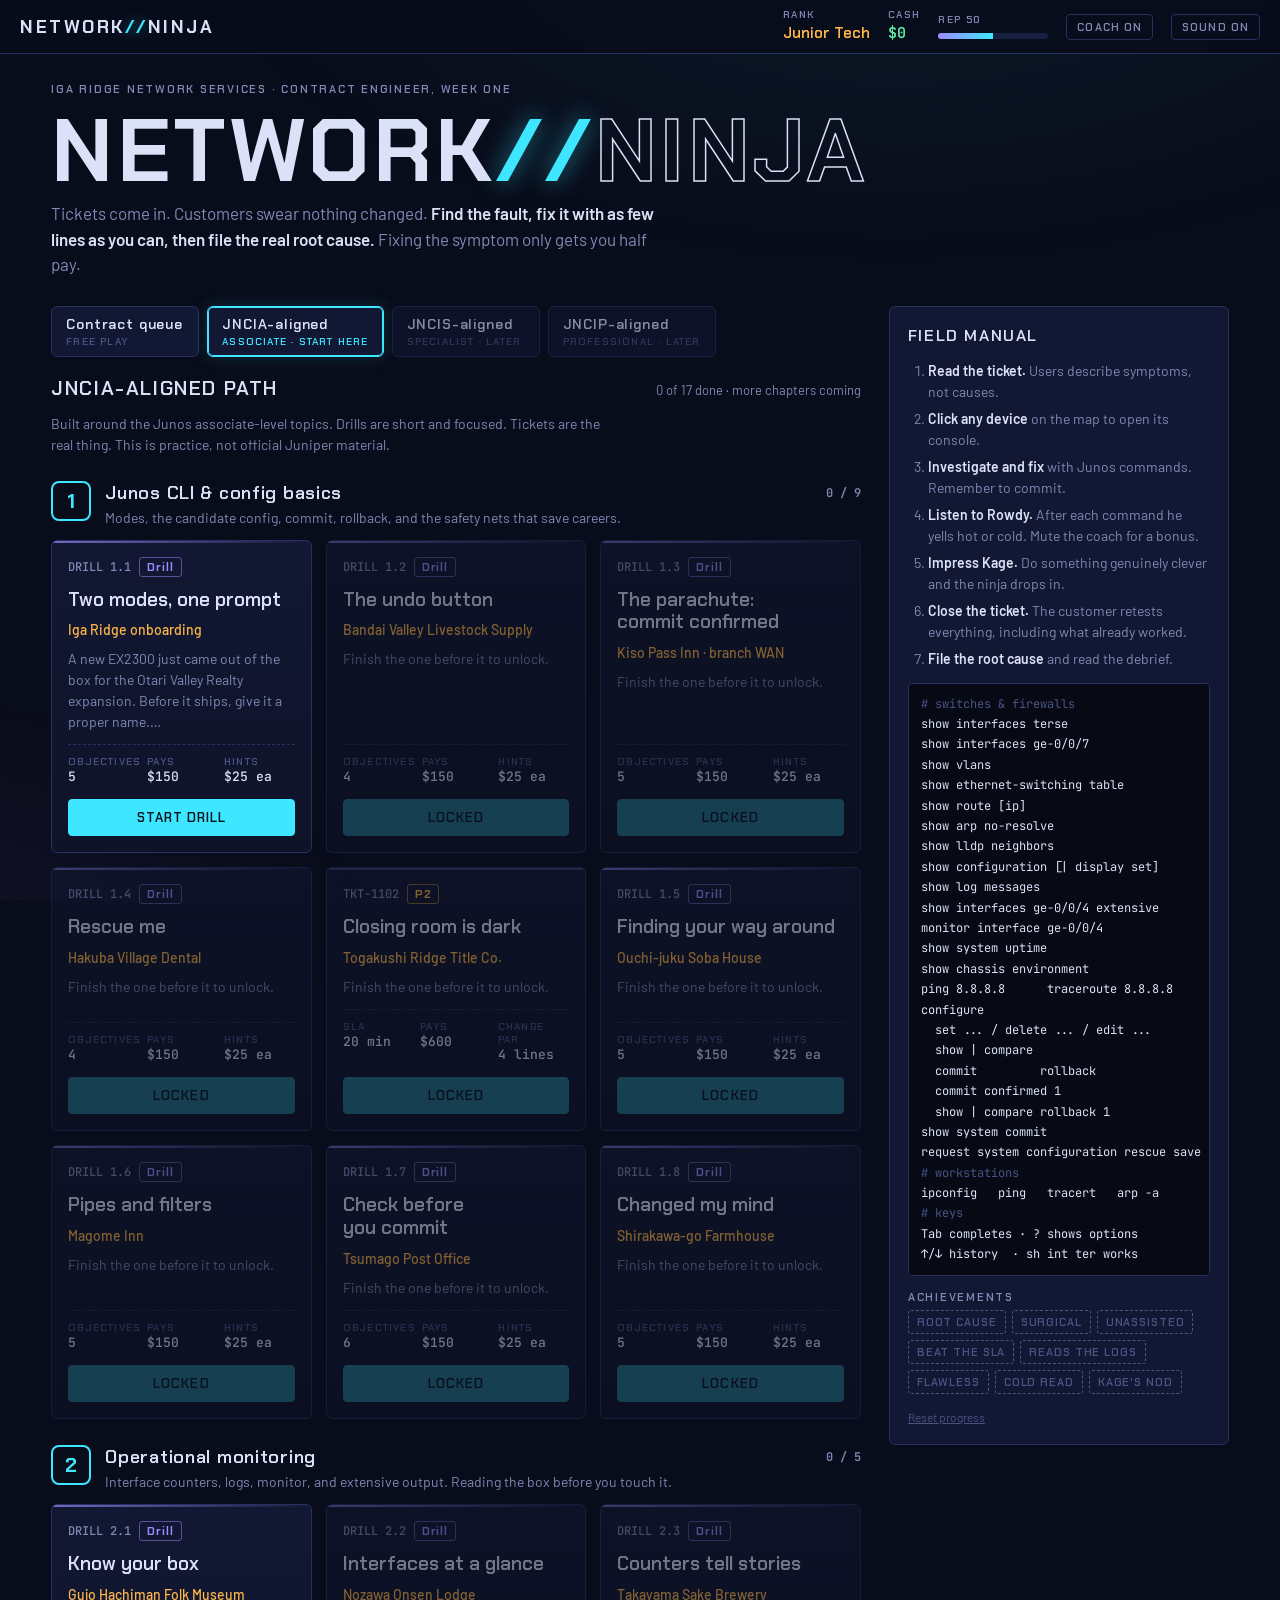
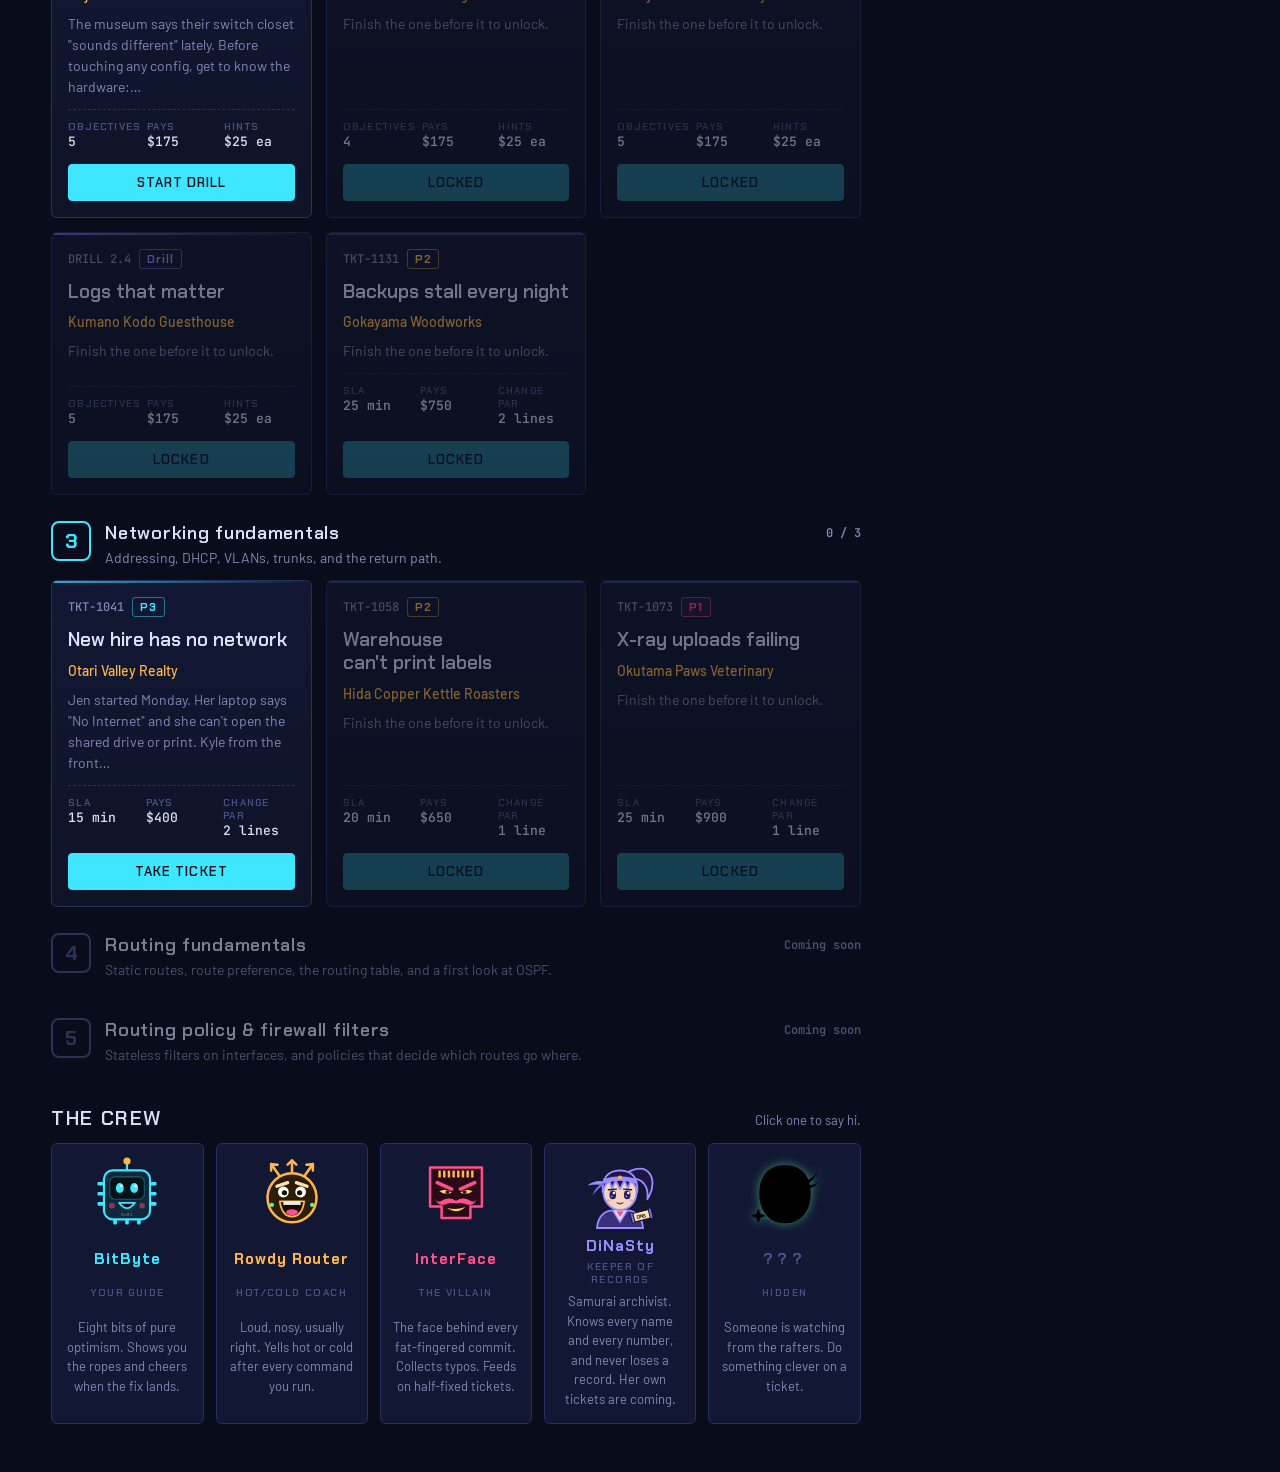
==== commit c349d170: "Add Drills 1.5-1.8, Chapter 2 (operational monitoring) and TKT-1131 MTU ticket New simulator command" ====
--- a/network-ninja/index.html
+++ b/network-ninja/index.html
@@ -245,6 +245,7 @@
 
 #mascot { position: fixed; right: 18px; bottom: 66px; z-index: 26; display: flex; align-items: flex-end; gap: 6px; max-width: min(430px, calc(100% - 36px)); cursor: pointer; filter: drop-shadow(0 14px 30px rgba(0,0,0,.55)); }
 #mascot[hidden] { display: none !important; }
+body.modal-open #mascot { top: calc(14px + env(safe-area-inset-top, 0px)); bottom: auto; z-index: 31; }
 #mascot.in { animation: mpop .42s cubic-bezier(.2,1.6,.4,1) both; }
 #mascot.out { animation: mout .25s ease-in forwards; }
 @keyframes mpop { from { opacity: 0; transform: translateY(40px) scale(.6); } to { opacity: 1; transform: none; } }
@@ -335,6 +336,11 @@
 .objs .peek:hover { color: var(--amber); border-color: var(--amber); }
 .objcmd { display: block; margin-top: 3px; font: 12px var(--f-mono); color: var(--cyan); white-space: pre-wrap; word-break: break-word; }
 .objs li.done .objcmd { color: var(--green); opacity: .85; }
+.asks { display: flex; flex-wrap: wrap; gap: 6px; margin-top: 7px; }
+.askbtn { border: 1px solid var(--line); background: var(--panel2); border-radius: 4px; padding: 5px 9px; font: 500 13px var(--f-body); color: var(--fg); text-align: left; }
+.askbtn:hover:not(:disabled) { border-color: var(--violet); }
+.askbtn.nope { text-decoration: line-through; opacity: .45; }
+.objs li.ask { padding-right: 10px; }
 .hint.fresh { animation: hintpop 1.8s ease-out; }
 @keyframes hintpop { 0%, 30% { background: rgba(255,182,72,.28); box-shadow: 0 0 0 2px var(--amber); } 100% { background: rgba(255,182,72,.07); box-shadow: none; } }
 
@@ -432,6 +438,10 @@
 show lldp neighbors
 show configuration [| display set]
 show log messages
+show interfaces ge-0/0/4 extensive
+monitor interface ge-0/0/4
+show system uptime
+show chassis environment
 ping 8.8.8.8      traceroute 8.8.8.8
 configure
   set ... / delete ... / edit ...
@@ -555,12 +565,14 @@
     count: t => /^\d+$/.test(t) && +t >= 1 && +t <= 20,
     number: t => /^\d+$/.test(t) && +t <= 49,
     minutes: t => /^\d+$/.test(t),
+    mtu: t => /^\d+$/.test(t) && +t >= 256 && +t <= 9216,
   };
   const CFG_TREE = {
     interfaces: {
       '<interface>': {
         description: '<text>',
         disable: null,
+        mtu: '<mtu>',
         unit: {
           '<unit>': {
             family: {
@@ -588,9 +600,10 @@
     static: 'Static routes', route: 'Static route', 'next-hop': 'Next hop to destination', 'host-name': 'Hostname for this router',
     '<interface>': 'Interface name (e.g. ge-0/0/7, irb)', '<unit>': 'Logical unit number', '<vlan-name>': 'VLAN name',
     '<prefix>': 'Destination prefix (x.x.x.x/len)',
+    mtu: 'Maximum transmission unit packet size', '<mtu>': 'MTU in bytes, including the 14-byte Ethernet header (256..9216)',
   };
-  const VALUE_KEYS = new Set(['description', 'members', 'address', 'vlan-id', 'l3-interface', 'host-name', 'next-hop', 'interface-mode']);
-  const SINGLE_VALUED = new Set(['description', 'vlan-id', 'l3-interface', 'host-name', 'interface-mode', 'next-hop']);
+  const VALUE_KEYS = new Set(['description', 'members', 'address', 'vlan-id', 'l3-interface', 'host-name', 'next-hop', 'interface-mode', 'mtu']);
+  const SINGLE_VALUED = new Set(['description', 'vlan-id', 'l3-interface', 'host-name', 'interface-mode', 'next-hop', 'mtu']);
 
   // Walk tokens through a grammar tree. Returns {ok, tokens (expanded), lines:[[tokens]], node, error, errIdx}
   function walkTree(tree, toks, opts = {}) {
@@ -660,6 +673,7 @@
         const i = IF(t[1]);
         if (t[2] === 'disable') i.disable = true;
         else if (t[2] === 'description') i.desc = t.slice(3).join(' ').replace(/"/g, '');
+        else if (t[2] === 'mtu' && t[3]) i.mtu = +t[3];
         else if (t[2] === 'unit' && t[3] !== undefined) {
           const u = i.units[t[3]] || (i.units[t[3]] = { es: null, inet: [] });
           if (t[4] === 'family' && t[5] === 'ethernet-switching') {
@@ -784,9 +798,9 @@
       }
       net.dev[d.id] = o;
     }
-    for (const [a, b] of scn.links) {
+    for (const [a, b, o] of scn.links) {
       const ia = a.indexOf(':'), ib = b.indexOf(':');
-      net.links.push({ a: { dev: a.slice(0, ia), port: a.slice(ia + 1) }, b: { dev: b.slice(0, ib), port: b.slice(ib + 1) }, cut: false });
+      net.links.push({ a: { dev: a.slice(0, ia), port: a.slice(ia + 1) }, b: { dev: b.slice(0, ib), port: b.slice(ib + 1) }, cut: !!(o && o.cut) });
     }
     return net;
   }
@@ -1026,7 +1040,34 @@
     return r ? r.iface.ip : null;
   }
 
-  function ping(net, srcDev, dstStr) {
+  /* ---------- MTU ---------- */
+  const hostMtu = d => (d.nic && d.nic.mtu) || 1500;
+  function portLimit(net, devId, port) {
+    const d = net.dev[devId];
+    const i = d.model.ifaces[port];
+    return ((i && i.mtu) || 1514) - 14; // Junos media MTU includes the Ethernet header
+  }
+  // Largest IP packet that survives this device path, and where the first drop happens.
+  function pathLimit(net, devPath) {
+    let min = Infinity, at = null;
+    for (let k = 0; k + 1 < devPath.length; k++) {
+      const a = devPath[k], b = devPath[k + 1];
+      if (a === b) continue;
+      const l = net.links.find(x => (x.a.dev === a && x.b.dev === b) || (x.a.dev === b && x.b.dev === a));
+      if (!l) continue;
+      const pa = l.a.dev === a ? l.a : l.b, pb = l.a.dev === a ? l.b : l.a;
+      for (const [pp, ingress] of [[pb, true], [pa, false]]) {
+        if (isHost(net.dev[pp.dev])) continue;
+        const m = portLimit(net, pp.dev, pp.port);
+        if (m < min) { min = m; at = { dev: pp.dev, port: pp.port, ingress }; }
+      }
+    }
+    const last = net.dev[devPath[devPath.length - 1]];
+    if (last && isHost(last) && hostMtu(last) < min) { min = hostMtu(last); at = null; }
+    return { mtu: min, at };
+  }
+
+  function ping(net, srcDev, dstStr, opts = {}) {
     const dst = ip2n(dstStr);
     if (dst === null) return { ok: false, reason: 'resolve' };
     const src = sourceIP(net, srcDev, dst);
@@ -1034,6 +1075,16 @@
     const f = forward(net, srcDev, dst);
     if (!f.ok) return { ok: false, reason: f.reason, f, src };
     const r = forward(net, f.last, src);
+    if (r.ok && opts.size) {
+      const pkt = opts.size + 28;
+      const sd = net.dev[srcDev], dd = net.dev[f.last];
+      const srcM = isHost(sd) ? hostMtu(sd) : 1500, dstM = isHost(dd) ? hostMtu(dd) : 1500;
+      if (opts.df && pkt > srcM) return { ok: false, reason: 'local-mtu', f, src };
+      const fw = pathLimit(net, f.devPath), effF = opts.df ? pkt : Math.min(pkt, srcM);
+      if (effF > fw.mtu) return { ok: false, reason: 'mtu', at: fw.at, f, r, src, hops: f.hops.length };
+      const rv = pathLimit(net, r.devPath), effR = opts.df ? pkt : Math.min(pkt, dstM);
+      if (effR > rv.mtu) return { ok: false, reason: 'mtu', at: rv.at, f, r, src, hops: f.hops.length, replyLost: true };
+    }
     return { ok: r.ok, reason: r.ok ? null : 'noreply', f, r, src, hops: f.hops.length };
   }
 
@@ -1048,7 +1099,7 @@
   }
 
   function check(net, c) {
-    return ping(net, c.from, c.to).ok;
+    return ping(net, c.from, c.to, c.size ? { size: c.size, df: true } : {}).ok;
   }
 
   /* ---------- operational data for CLI ---------- */
@@ -1092,7 +1143,7 @@
     ip2n, n2ip, maskN, parseCidr, inSubnet, netAddr, tokenize, walkTree, completions, CFG_TREE, SINGLE_VALUED,
     parseConfig, checkConfig, renderTree, buildNet, commitDevice, peerOf, linkUp, adminUp, portL2, routedAddr,
     segment, hostAddr, l3Ifaces, routeTable, lookup, forward, ping, traceroute, check, macTable, arpTable,
-    vlanIdOf, vlanNameOf, isHost, isNet, configDiff, HELP, VALUE_KEYS, maskN,
+    vlanIdOf, vlanNameOf, isHost, isNet, configDiff, HELP, VALUE_KEYS, maskN, hostMtu, hash,
   };
 })();
 if (typeof module !== 'undefined') module.exports = RC;
@@ -1850,6 +1901,572 @@
       ],
     },
   },
+
+  /* ================= JNCIA-aligned · Chapter 1 (continued) ================= */
+  {
+    id: 'D5', kind: 'drill', ticket: 'DRILL 1.5', priority: 'DRILL', sla: null, reward: 150, par: 99,
+    client: 'Ouchi-juku Soba House', title: 'Finding your way around',
+    reporter: 'JNCIA-aligned · Chapter 1',
+    brief: 'The soba house just mounted a tablet in the kitchen for orders. Its port needs a proper description. Junos configuration is a tree. Instead of typing the full path every time, you can climb into a branch, work there, and climb back out.',
+    focus: 'sw',
+    devices: [
+      {
+        id: 'sw', type: 'switch', name: 'ocj-sw1', hw: 'ex2300-c-12p', x: 500, y: 220, ports: ['ge-0/0/1', 'ge-0/0/2', 'ge-0/0/3'],
+        config: `
+          set system host-name ocj-sw1
+          set interfaces ge-0/0/1 description "register"
+          set interfaces ge-0/0/1 unit 0 family ethernet-switching interface-mode access
+          set interfaces ge-0/0/1 unit 0 family ethernet-switching vlan members SHOP
+          set interfaces ge-0/0/2 description "office pc"
+          set interfaces ge-0/0/2 unit 0 family ethernet-switching interface-mode access
+          set interfaces ge-0/0/2 unit 0 family ethernet-switching vlan members SHOP
+          set interfaces ge-0/0/3 description "spare"
+          set interfaces ge-0/0/3 unit 0 family ethernet-switching interface-mode access
+          set interfaces ge-0/0/3 unit 0 family ethernet-switching vlan members SHOP
+          set interfaces irb unit 10 family inet address 10.61.10.1/24
+          set vlans SHOP vlan-id 10
+          set vlans SHOP l3-interface irb.10`,
+      },
+      { id: 'reg', type: 'pc', name: 'Register', x: 330, y: 430, nic: { dhcp: true, offset: 21 } },
+      { id: 'off', type: 'pc', name: 'Office-PC', x: 500, y: 430, nic: { dhcp: true, offset: 22 } },
+      { id: 'tab', type: 'laptop', name: 'Kitchen-Tablet', x: 670, y: 430, nic: { dhcp: true, offset: 40 } },
+    ],
+    links: [['sw:ge-0/0/1', 'reg:eth0'], ['sw:ge-0/0/2', 'off:eth0'], ['sw:ge-0/0/3', 'tab:eth0']],
+    objectives: [
+      { t: 'In configuration mode, jump into the ge-0/0/3 branch of the tree', cmd: 'edit interfaces ge-0/0/3', test: X => X.ranCfg(/^edit interfaces ge-0\/0\/3$/) },
+      { t: 'From inside that branch, describe the port as "kitchen tablet"', cmd: 'set description "kitchen tablet"', test: X => X.cand('sw', /^set interfaces ge-0\/0\/3 description "kitchen tablet"$/) },
+      { t: 'Look at just this branch of your draft', cmd: 'show', test: X => X.after(X.firstIdx(/^edit interfaces ge-0\/0\/3$/, true), c => c.mode === 'cfg' && c.key === 'show' && !(c.mods && c.mods.compare)) },
+      { t: 'Climb back out to the top of the tree', cmd: 'top  (or up, twice)', test: X => X.idx(/^(top|up|exit)$/, true) > X.firstIdx(/^edit interfaces ge-0\/0\/3$/, true) && X.firstIdx(/^edit interfaces ge-0\/0\/3$/, true) >= 0 },
+      { t: 'Preview, then commit', cmd: 'show | compare, then commit', test: X => X.compared() && X.has('sw', 'set interfaces ge-0/0/3 description "kitchen tablet"') },
+    ],
+    hints: [
+      'configure, then edit interfaces ge-0/0/3. Watch the [edit ...] line above the prompt change.',
+      'Inside [edit interfaces ge-0/0/3], commands are relative: set description "kitchen tablet". Then plain show shows only this branch.',
+      'top jumps back to [edit]. Then show | compare and commit.',
+    ],
+    debrief: [
+      'The [edit ...] banner always tells you where you are in the tree. Every set, delete and show is relative to that spot.',
+      'edit saves a lot of typing when you change several things on one interface: description, unit, VLAN, all from one place.',
+      'up climbs one level, top goes straight to the root, and exit climbs one level (or leaves configuration mode from the top).',
+      'In operational mode, edit is also a shortcut for configure. Same command, different job, depending on the prompt.',
+    ],
+  },
+
+  {
+    id: 'D6', kind: 'drill', ticket: 'DRILL 1.6', priority: 'DRILL', sla: null, reward: 150, par: 99,
+    client: 'Magome Inn', title: 'Pipes and filters',
+    reporter: 'JNCIA-aligned · Chapter 1',
+    brief: 'The inn wants to know which rooms get guest Wi-Fi. Real configs run for thousands of lines, and nobody scrolls through all of them. The pipe ( | ) lets you reshape and filter any output.',
+    focus: 'sw',
+    devices: [
+      {
+        id: 'sw', type: 'switch', name: 'mgm-sw1', hw: 'ex2300-24p', x: 500, y: 220,
+        ports: ['ge-0/0/1', 'ge-0/0/2', 'ge-0/0/3', 'ge-0/0/4', 'ge-0/0/5', 'ge-0/0/6', 'ge-0/0/7', 'ge-0/0/8'],
+        config: `
+          set system host-name mgm-sw1
+          set interfaces ge-0/0/1 description "front desk"
+          set interfaces ge-0/0/1 unit 0 family ethernet-switching interface-mode access
+          set interfaces ge-0/0/1 unit 0 family ethernet-switching vlan members STAFF
+          set interfaces ge-0/0/2 description "back office"
+          set interfaces ge-0/0/2 unit 0 family ethernet-switching interface-mode access
+          set interfaces ge-0/0/2 unit 0 family ethernet-switching vlan members STAFF
+          set interfaces ge-0/0/3 description "kitchen"
+          set interfaces ge-0/0/3 unit 0 family ethernet-switching interface-mode access
+          set interfaces ge-0/0/3 unit 0 family ethernet-switching vlan members STAFF
+          set interfaces ge-0/0/4 description "ap - east wing"
+          set interfaces ge-0/0/4 unit 0 family ethernet-switching interface-mode access
+          set interfaces ge-0/0/4 unit 0 family ethernet-switching vlan members GUESTS
+          set interfaces ge-0/0/5 description "ap - west wing"
+          set interfaces ge-0/0/5 unit 0 family ethernet-switching interface-mode access
+          set interfaces ge-0/0/5 unit 0 family ethernet-switching vlan members GUESTS
+          set interfaces ge-0/0/6 description "ap - onsen lounge"
+          set interfaces ge-0/0/6 unit 0 family ethernet-switching interface-mode access
+          set interfaces ge-0/0/6 unit 0 family ethernet-switching vlan members GUESTS
+          set interfaces ge-0/0/7 description "camera - gate"
+          set interfaces ge-0/0/7 unit 0 family ethernet-switching interface-mode access
+          set interfaces ge-0/0/7 unit 0 family ethernet-switching vlan members CAMS
+          set interfaces ge-0/0/8 description "camera - parking"
+          set interfaces ge-0/0/8 unit 0 family ethernet-switching interface-mode access
+          set interfaces ge-0/0/8 unit 0 family ethernet-switching vlan members CAMS
+          set interfaces irb unit 10 family inet address 10.62.10.1/24
+          set interfaces irb unit 30 family inet address 10.62.30.1/24
+          set interfaces irb unit 40 family inet address 10.62.40.1/24
+          set vlans STAFF vlan-id 10
+          set vlans STAFF l3-interface irb.10
+          set vlans GUESTS vlan-id 30
+          set vlans GUESTS l3-interface irb.30
+          set vlans CAMS vlan-id 40
+          set vlans CAMS l3-interface irb.40`,
+      },
+      { id: 'desk', type: 'pc', name: 'FrontDesk-PC', x: 300, y: 430, nic: { dhcp: true, offset: 21 } },
+      { id: 'ap', type: 'laptop', name: 'Guest-Laptop', x: 500, y: 430, nic: { dhcp: true, offset: 120 } },
+      { id: 'cam', type: 'camera', name: 'gate-cam', x: 700, y: 430, nic: { ip: '10.62.40.20/24', gw: '10.62.40.1' } },
+    ],
+    links: [['sw:ge-0/0/1', 'desk:eth0'], ['sw:ge-0/0/4', 'ap:eth0'], ['sw:ge-0/0/7', 'cam:eth0']],
+    objectives: [
+      { t: 'Show the whole configuration as one-line set commands', cmd: 'show configuration | display set', test: X => X.ranMods(/^show configuration/, m => m.displaySet) },
+      { t: 'Filter that down to only the lines that mention GUESTS', cmd: 'show configuration | display set | match GUESTS', test: X => X.ranMods(/^show configuration/, m => m.displaySet && m.filters.some(f => f[0] === 'match' && /guests/i.test(f[1]))) },
+      { t: 'How many ports are in the GUESTS VLAN?', ask: ['2', '3', '4', '6'], ok: 1 },
+      { t: 'Show the set commands again, but hide every description line', cmd: 'show configuration | display set | except description', test: X => X.ranMods(/^show configuration/, m => m.filters.some(f => f[0] === 'except' && /desc/i.test(f[1]))) },
+      { t: 'Count how many lines the full set-style config has', cmd: 'show configuration | display set | count', test: X => X.ranMods(/^show configuration/, m => m.filters.some(f => f[0] === 'count')) },
+    ],
+    hints: [
+      'show configuration | display set prints every statement as a full set command, one per line. Easy to search, easy to copy.',
+      'Stack pipes: show configuration | display set | match GUESTS. Count the interface lines, not the vlans lines.',
+      'except is the opposite of match: | except description. And | count tells you how many lines are left.',
+    ],
+    debrief: [
+      'display set is the format most engineers paste into tickets and change plans. Every line stands on its own.',
+      'match and except take patterns, so | match "ge-0/0/[4-6]" works. Pipes stack left to right.',
+      'Pipes work on almost every show command, not just configuration: show interfaces terse | match down, show log messages | match LINK.',
+      'The GUESTS VLAN had three ports, all access points. The vlans lines also matched, which is exactly why you count with care.',
+    ],
+  },
+
+  {
+    id: 'D7', kind: 'drill', ticket: 'DRILL 1.7', priority: 'DRILL', sla: null, reward: 150, par: 99,
+    client: 'Tsumago Post Office', title: 'Check before you commit',
+    reporter: 'JNCIA-aligned · Chapter 1',
+    brief: 'Desk 4 moved from public counter duty to the staff side. Its port needs to move from the GUEST VLAN to STAFF. commit check tests your draft without applying it, and a commit comment tells the next engineer why you did it.',
+    focus: 'sw',
+    villain: 'Just add STAFF and commit. What could go wrong? Heh heh.',
+    devices: [
+      {
+        id: 'sw', type: 'switch', name: 'tsg-sw1', hw: 'ex2300-c-12p', x: 500, y: 220, ports: ['ge-0/0/1', 'ge-0/0/4'],
+        config: `
+          set system host-name tsg-sw1
+          set interfaces ge-0/0/1 description "clerk"
+          set interfaces ge-0/0/1 unit 0 family ethernet-switching interface-mode access
+          set interfaces ge-0/0/1 unit 0 family ethernet-switching vlan members STAFF
+          set interfaces ge-0/0/4 description "desk 4"
+          set interfaces ge-0/0/4 unit 0 family ethernet-switching interface-mode access
+          set interfaces ge-0/0/4 unit 0 family ethernet-switching vlan members GUEST
+          set interfaces irb unit 10 family inet address 10.63.10.1/24
+          set interfaces irb unit 20 family inet address 10.63.20.1/24
+          set vlans STAFF vlan-id 10
+          set vlans STAFF l3-interface irb.10
+          set vlans GUEST vlan-id 20
+          set vlans GUEST l3-interface irb.20`,
+      },
+      { id: 'clerk', type: 'pc', name: 'Clerk-PC', x: 380, y: 430, nic: { dhcp: true, offset: 21 } },
+      { id: 'desk4', type: 'pc', name: 'Desk4-PC', x: 620, y: 430, nic: { dhcp: true, offset: 44 } },
+    ],
+    links: [['sw:ge-0/0/1', 'clerk:eth0'], ['sw:ge-0/0/4', 'desk4:eth0']],
+    objectives: [
+      { t: 'Add the STAFF VLAN to ge-0/0/4 (leave GUEST alone for now)', cmd: 'set interfaces ge-0/0/4 unit 0 family ethernet-switching vlan members STAFF', test: X => X.cand('sw', /^set interfaces ge-0\/0\/4 unit 0 family ethernet-switching vlan members STAFF$/) },
+      { t: 'Test your draft without applying it', cmd: 'commit check', test: X => X.ev('checkfail', 'sw') || X.ev('check', 'sw') },
+      { t: 'What did the check complain about?', ask: ['An access port can belong to only one VLAN', 'The STAFF VLAN does not exist', 'The port is disabled', 'Nothing, it passed'], ok: 0 },
+      { t: 'Remove GUEST from the port, then check again until it passes', cmd: 'delete interfaces ge-0/0/4 unit 0 family ethernet-switching vlan members GUEST, then commit check', test: X => X.ev('check', 'sw') && !(X.d('sw').candidate || []).includes('set interfaces ge-0/0/4 unit 0 family ethernet-switching vlan members GUEST') },
+      { t: 'Commit with a comment explaining why', cmd: 'commit comment "desk 4 moved to staff"', test: X => X.d('sw').commitLog.some(c => c.user === 'noc' && c.comment) && X.has('sw', 'set interfaces ge-0/0/4 unit 0 family ethernet-switching vlan members STAFF') },
+      { t: 'Find your comment in the commit history', cmd: 'show system commit  (run show system commit from configuration mode)', test: X => X.d('sw').commitLog.some(c => c.user === 'noc' && c.comment) && X.idx(/^show system commit/) > X.idx(/^commit/, true) },
+    ],
+    hints: [
+      'set interfaces ge-0/0/4 unit 0 family ethernet-switching vlan members STAFF adds a member. It does not replace the old one.',
+      'commit check runs every validation a real commit would, then stops. Read what it says about access interfaces.',
+      'delete ... vlan members GUEST, commit check again, then commit comment "desk 4 moved to staff". Finish with run show system commit.',
+    ],
+    debrief: [
+      'set adds; it never replaces a list. Moving a port between VLANs is always a delete plus a set.',
+      'commit check caught the mistake before it touched the switch. A plain commit would have refused too, but check lets you test without any risk of a partial surprise.',
+      'commit comment writes your reason into show system commit. Six months from now, "desk 4 moved to staff" beats a blank line.',
+      'Shortcut worth knowing: in configuration mode, run <command> lets you use any operational command without leaving.',
+    ],
+  },
+
+  {
+    id: 'D8', kind: 'drill', ticket: 'DRILL 1.8', priority: 'DRILL', sla: null, reward: 150, par: 99,
+    client: 'Shirakawa-go Farmhouse', title: 'Changed my mind',
+    reporter: 'JNCIA-aligned · Chapter 1',
+    brief: 'You started some changes on the farmhouse switch, then the owner called: hold everything until spring. Your candidate config is just a draft. Throw it away cleanly and leave the running config exactly as it was.',
+    focus: 'sw',
+    villain: 'Leave a half-finished draft behind. The next engineer will LOVE committing your surprises.',
+    devices: [
+      {
+        id: 'sw', type: 'switch', name: 'skw-sw1', hw: 'ex2300-c-12p', x: 500, y: 220, ports: ['ge-0/0/1', 'ge-0/0/2'],
+        config: `
+          set system host-name skw-sw1
+          set interfaces ge-0/0/1 description "house pc"
+          set interfaces ge-0/0/1 unit 0 family ethernet-switching interface-mode access
+          set interfaces ge-0/0/1 unit 0 family ethernet-switching vlan members FARM
+          set interfaces ge-0/0/2 description "barn camera"
+          set interfaces ge-0/0/2 unit 0 family ethernet-switching interface-mode access
+          set interfaces ge-0/0/2 unit 0 family ethernet-switching vlan members FARM
+          set interfaces irb unit 10 family inet address 10.64.10.1/24
+          set vlans FARM vlan-id 10
+          set vlans FARM l3-interface irb.10`,
+      },
+      { id: 'pc', type: 'pc', name: 'House-PC', x: 380, y: 430, nic: { dhcp: true, offset: 21 } },
+      { id: 'cam', type: 'camera', name: 'barn-cam', x: 620, y: 430, nic: { ip: '10.64.10.30/24', gw: '10.64.10.1' } },
+    ],
+    links: [['sw:ge-0/0/1', 'pc:eth0'], ['sw:ge-0/0/2', 'cam:eth0']],
+    objectives: [
+      { t: 'Start two changes: disable ge-0/0/2 and rename the switch skw-sw9', cmd: 'set interfaces ge-0/0/2 disable  and  set system host-name skw-sw9', test: X => X.cand('sw', /^set interfaces ge-0\/0\/2 disable$/) && X.cand('sw', /^set system host-name skw-sw9$/) },
+      { t: 'Review your uncommitted changes', cmd: 'show | compare', test: X => X.compared() },
+      { t: 'Throw away every uncommitted change', cmd: 'rollback 0  (or plain rollback)', test: X => X.ranCfg(/^rollback( 0)?$/) && X.same(X.d('sw').candidate, X.d('sw').committed) },
+      { t: 'Prove there is nothing left to commit', cmd: 'show | compare  (it should print nothing)', test: X => X.after(X.idx(/^rollback( 0)?$/, true), c => c.mods && c.mods.compare) && X.same(X.d('sw').candidate, X.d('sw').committed) },
+      { t: 'Leave configuration mode with the running config untouched', cmd: 'exit', test: X => X.idx(/^exit( configuration-mode)?$/, true) > X.idx(/^rollback( 0)?$/, true) && X.idx(/^rollback( 0)?$/, true) >= 0 && X.same(X.d('sw').committed, X.d('sw').original) },
+    ],
+    hints: [
+      'configure, then set interfaces ge-0/0/2 disable and set system host-name skw-sw9. Do not commit.',
+      'show | compare lists your draft changes. rollback 0 (or just rollback) reloads the running config into your draft.',
+      'show | compare again prints nothing when the draft matches what is running. Then exit.',
+    ],
+    debrief: [
+      'rollback 0 means "the config that is running right now." Loading it over your draft discards every uncommitted change in one move.',
+      'An empty show | compare is how you prove it. No output means nothing would change.',
+      'Junos keeps one shared candidate. If you exit with uncommitted changes, the next person to type configure inherits them, along with a warning. Always leave it clean.',
+    ],
+  },
+
+  /* ================= JNCIA-aligned · Chapter 2: Operational monitoring ================= */
+  {
+    id: 'D21', kind: 'drill', ticket: 'DRILL 2.1', priority: 'DRILL', sla: null, reward: 175, par: 99,
+    client: 'Gujo Hachiman Folk Museum', title: 'Know your box',
+    reporter: 'JNCIA-aligned · Chapter 2',
+    brief: 'The museum says their switch closet "sounds different" lately. Before touching any config, get to know the hardware: what it is, how long it has been up, and how healthy it is.',
+    focus: 'sw',
+    devices: [
+      {
+        id: 'sw', type: 'switch', name: 'gjm-sw1', hw: 'ex2300-24p', x: 500, y: 220, ports: ['ge-0/0/1', 'ge-0/0/2'], uptimeDays: 112,
+        env: [['Power', 'FPC 0 Power Supply 0', 'OK', ''], ['Temp', 'FPC 0 CPU Sensor', 'OK', '58 degrees C / 136 degrees F'],
+          ['Temp', 'FPC 0 Fan Tray 0 Sensor', 'OK', '49 degrees C / 120 degrees F'], ['Fans', 'FPC 0 Fan Tray 0 Fan 0', 'OK', 'Spinning at high speed'],
+          ['Fans', 'FPC 0 Fan Tray 0 Fan 1', 'Failed', 'Not spinning']],
+        alarms: [{ cls: 'Major', text: 'FPC 0 Fan Tray 0 Fan 1 Failure' }],
+        config: `
+          set system host-name gjm-sw1
+          set interfaces ge-0/0/1 description "exhibit kiosk"
+          set interfaces ge-0/0/1 unit 0 family ethernet-switching interface-mode access
+          set interfaces ge-0/0/1 unit 0 family ethernet-switching vlan members MUSEUM
+          set interfaces ge-0/0/2 description "ticket desk"
+          set interfaces ge-0/0/2 unit 0 family ethernet-switching interface-mode access
+          set interfaces ge-0/0/2 unit 0 family ethernet-switching vlan members MUSEUM
+          set interfaces irb unit 10 family inet address 10.71.10.1/24
+          set vlans MUSEUM vlan-id 10
+          set vlans MUSEUM l3-interface irb.10`,
+      },
+      { id: 'kiosk', type: 'pc', name: 'Kiosk', x: 380, y: 430, nic: { dhcp: true, offset: 31 } },
+      { id: 'desk', type: 'pc', name: 'Ticket-PC', x: 620, y: 430, nic: { dhcp: true, offset: 32 } },
+    ],
+    links: [['sw:ge-0/0/1', 'kiosk:eth0'], ['sw:ge-0/0/2', 'desk:eth0']],
+    objectives: [
+      { t: 'Confirm the model and Junos version', cmd: 'show version', test: X => X.ran(/^show version/) },
+      { t: 'Find out how long the switch has been running', cmd: 'show system uptime', test: X => X.ran(/^show system uptime/) },
+      { t: 'Check power, temperatures and fans', cmd: 'show chassis environment', test: X => X.ran(/^show chassis environment/) },
+      { t: 'Which part needs attention?', ask: ['Power supply 0', 'Fan tray 0, fan 1', 'The CPU sensor', 'Nothing, everything is OK'], ok: 1 },
+      { t: 'See whether Junos raised an alarm about it', cmd: 'show chassis alarms', test: X => X.ran(/^show chassis alarms/) },
+    ],
+    hints: [
+      'show version, then show system uptime. Uptime tells you whether a reboot could explain anything.',
+      'show chassis environment lists every power supply, temperature sensor and fan with a status column. Look for anything that is not OK.',
+      'show chassis alarms shows what Junos itself is complaining about. Rescue config alarms are a minor nag; hardware ones matter.',
+    ],
+    debrief: [
+      'One fan had failed, and the other was spinning at high speed to compensate. That is the "sounds different" the museum heard.',
+      'The CPU was running warmer than normal because of it. Left alone, heat is how a fan failure becomes an outage.',
+      'Real fix: a replacement fan tray (they are field-replaceable on many EX models). Your job today was to notice it before it got worse.',
+      'Uptime of 112 days also told you this was not a recent reboot problem. Good first questions: what is it, how long has it been up, is it healthy?',
+    ],
+  },
+
+  {
+    id: 'D22', kind: 'drill', ticket: 'DRILL 2.2', priority: 'DRILL', sla: null, reward: 175, par: 99,
+    client: 'Nozawa Onsen Lodge', title: 'Interfaces at a glance',
+    reporter: 'JNCIA-aligned · Chapter 2',
+    brief: 'The lodge says the front desk PC is "offline" and asks if someone turned it off. Good port descriptions plus a quick filtered view answer that in seconds, without touching anything.',
+    focus: 'sw',
+    devices: [
+      {
+        id: 'sw', type: 'switch', name: 'nzo-sw1', hw: 'ex2300-24p', x: 500, y: 220, ports: ['ge-0/0/1', 'ge-0/0/2', 'ge-0/0/5', 'ge-0/0/6', 'ge-0/0/9', 'ge-0/0/10'],
+        config: `
+          set system host-name nzo-sw1
+          set interfaces ge-0/0/1 description "office pc"
+          set interfaces ge-0/0/1 unit 0 family ethernet-switching interface-mode access
+          set interfaces ge-0/0/1 unit 0 family ethernet-switching vlan members LODGE
+          set interfaces ge-0/0/2 description "printer"
+          set interfaces ge-0/0/2 unit 0 family ethernet-switching interface-mode access
+          set interfaces ge-0/0/2 unit 0 family ethernet-switching vlan members LODGE
+          set interfaces ge-0/0/5 description "front desk"
+          set interfaces ge-0/0/5 unit 0 family ethernet-switching interface-mode access
+          set interfaces ge-0/0/5 unit 0 family ethernet-switching vlan members LODGE
+          set interfaces ge-0/0/6 description "ski rental kiosk"
+          set interfaces ge-0/0/6 unit 0 family ethernet-switching interface-mode access
+          set interfaces ge-0/0/6 unit 0 family ethernet-switching vlan members LODGE
+          set interfaces ge-0/0/9 description "spare - lobby jack"
+          set interfaces ge-0/0/9 disable
+          set interfaces ge-0/0/9 unit 0 family ethernet-switching interface-mode access
+          set interfaces ge-0/0/10 unit 0 family ethernet-switching interface-mode access
+          set interfaces irb unit 10 family inet address 10.72.10.1/24
+          set vlans LODGE vlan-id 10
+          set vlans LODGE l3-interface irb.10`,
+      },
+      { id: 'pc', type: 'pc', name: 'Office-PC', x: 260, y: 430, nic: { dhcp: true, offset: 21 } },
+      { id: 'prn', type: 'printer', name: 'printer', x: 420, y: 430, nic: { ip: '10.72.10.20/24', gw: '10.72.10.1' } },
+      { id: 'desk', type: 'pc', name: 'FrontDesk-PC', x: 580, y: 430, nic: { dhcp: true, offset: 25 } },
+      { id: 'kiosk', type: 'laptop', name: 'Ski-Kiosk', x: 740, y: 430, nic: { dhcp: true, offset: 26 } },
+    ],
+    links: [['sw:ge-0/0/1', 'pc:eth0'], ['sw:ge-0/0/2', 'prn:eth0'], ['sw:ge-0/0/5', 'desk:eth0', { cut: true }], ['sw:ge-0/0/6', 'kiosk:eth0']],
+    objectives: [
+      { t: 'List every port that has a description', cmd: 'show interfaces descriptions', test: X => X.ran(/^show interfaces descriptions/) },
+      { t: 'Show only the interfaces that are down', cmd: 'show interfaces terse | match down', test: X => X.ranMods(/^show interfaces/, m => m.filters.some(f => f[0] === 'match' && /down/i.test(f[1]))) },
+      { t: 'What does the switch say about the front desk port?', ask: ['Admin down: someone disabled it', 'Link down: no signal on the cable', 'Up and up: the problem is somewhere else', 'It has no description'], ok: 1 },
+      { t: 'Which port was disabled on purpose?', ask: ['ge-0/0/5 (front desk)', 'ge-0/0/9 (spare - lobby jack)', 'ge-0/0/10 (no description)', 'None of them'], ok: 1 },
+    ],
+    hints: [
+      'show interfaces descriptions lists only described ports, with Admin and Link columns side by side.',
+      'show interfaces terse | match down keeps only lines with "down" in them. Then read the Admin and Link columns separately.',
+      'Admin down = configured with disable. Link down with admin up = nothing on the other end of the cable (unplugged, bad cable, device off).',
+    ],
+    debrief: [
+      'The front desk port was admin up, link down. Nobody turned it off. The cable or the PC end is the problem, so the fix is a walk to the front desk, not a config change.',
+      'ge-0/0/9 was admin down on purpose: an unused lobby jack, disabled so strangers cannot plug in. That is good hygiene.',
+      'ge-0/0/10 had no description, so it never showed in the descriptions list. Undescribed ports are invisible in the views people actually use. Describe everything.',
+    ],
+  },
+
+  {
+    id: 'D23', kind: 'drill', ticket: 'DRILL 2.3', priority: 'DRILL', sla: null, reward: 175, par: 99,
+    client: 'Takayama Sake Brewery', title: 'Counters tell stories',
+    reporter: 'JNCIA-aligned · Chapter 2',
+    brief: 'The brewery\'s label printer drops jobs a few times a day. Interface counters remember everything since they were last cleared. The trick is telling old history from a problem that is happening right now.',
+    focus: 'sw',
+    grow: () => ({ sw: { 'ge-0/0/4': { crc: 6 } } }),
+    devices: [
+      {
+        id: 'sw', type: 'switch', name: 'tsb-sw1', hw: 'ex2300-c-12p', x: 500, y: 220, ports: ['ge-0/0/1', 'ge-0/0/2', 'ge-0/0/4'],
+        counters: { 'ge-0/0/4': { crc: 18342, carrier: 3 } },
+        config: `
+          set system host-name tsb-sw1
+          set interfaces ge-0/0/1 description "office pc"
+          set interfaces ge-0/0/1 unit 0 family ethernet-switching interface-mode access
+          set interfaces ge-0/0/1 unit 0 family ethernet-switching vlan members BREWERY
+          set interfaces ge-0/0/2 description "tank monitor"
+          set interfaces ge-0/0/2 unit 0 family ethernet-switching interface-mode access
+          set interfaces ge-0/0/2 unit 0 family ethernet-switching vlan members BREWERY
+          set interfaces ge-0/0/4 description "label printer - bottling line"
+          set interfaces ge-0/0/4 unit 0 family ethernet-switching interface-mode access
+          set interfaces ge-0/0/4 unit 0 family ethernet-switching vlan members BREWERY
+          set interfaces irb unit 10 family inet address 10.73.10.1/24
+          set vlans BREWERY vlan-id 10
+          set vlans BREWERY l3-interface irb.10`,
+      },
+      { id: 'pc', type: 'pc', name: 'Office-PC', x: 330, y: 430, nic: { dhcp: true, offset: 21 } },
+      { id: 'tank', type: 'pc', name: 'Tank-Monitor', x: 500, y: 430, nic: { ip: '10.73.10.40/24', gw: '10.73.10.1' } },
+      { id: 'lbl', type: 'printer', name: 'label-printer', x: 670, y: 430, nic: { ip: '10.73.10.50/24', gw: '10.73.10.1' } },
+    ],
+    links: [['sw:ge-0/0/1', 'pc:eth0'], ['sw:ge-0/0/2', 'tank:eth0'], ['sw:ge-0/0/4', 'lbl:eth0']],
+    objectives: [
+      { t: 'Look at the label printer port in full detail', cmd: 'show interfaces ge-0/0/4 extensive', test: X => X.ran(/^show interfaces ge-0\/0\/4 extensive/) },
+      { t: 'Which counter stands out?', ask: ['CRC/Align errors', 'Oversized frames', 'Output drops', 'Nothing, all zeros'], ok: 0 },
+      { t: 'Reset the counters on that port, so you only see new errors', cmd: 'clear interfaces statistics ge-0/0/4', test: X => X.ev('clear', 'sw') },
+      { t: 'Watch the port live for a few seconds', cmd: 'monitor interface ge-0/0/4', test: X => X.idx(/^monitor interface ge-0\/0\/4/) > X.idx(/^clear interfaces statistics/) && X.idx(/^clear interfaces statistics/) >= 0 },
+      { t: 'Are the errors still happening right now?', ask: ['Yes, they are still climbing', 'No, they stopped after the clear'], ok: 0 },
+    ],
+    hints: [
+      'show interfaces ge-0/0/4 extensive. Look at the Input errors block and the MAC statistics table.',
+      'Thousands of CRC errors could be from last month. clear interfaces statistics ge-0/0/4 zeroes them without touching the config.',
+      'monitor interface ge-0/0/4 refreshes every second. If CRC/Align keeps going up after a clear, the problem is live.',
+    ],
+    debrief: [
+      'CRC errors mean frames arrived damaged. That is layer 1: a bad cable, a bad jack, a failing NIC, or a speed/duplex mismatch.',
+      'Counters are cumulative since the last clear (or reboot). 18,000 errors told you there was a problem once. Clearing and watching proved it is still happening.',
+      'Clearing statistics never changes the configuration. It is safe, and it is the fastest way to tell history from a live problem.',
+      'Next step in real life: swap the patch cable at the bottling line. Damp, vibrating factory floors are hard on copper.',
+    ],
+  },
+
+  {
+    id: 'D24', kind: 'drill', ticket: 'DRILL 2.4', priority: 'DRILL', sla: null, reward: 175, par: 99,
+    client: 'Kumano Kodo Guesthouse', title: 'Logs that matter',
+    reporter: 'JNCIA-aligned · Chapter 2',
+    brief: 'Pilgrims say the guesthouse Wi-Fi "drops for a minute" now and then. The access point hangs off ge-0/0/6. The system log has the story, buried in noise. Filter it.',
+    focus: 'sw',
+    devices: [
+      {
+        id: 'sw', type: 'switch', name: 'kmn-sw1', hw: 'ex2300-c-12p', x: 500, y: 220, ports: ['ge-0/0/1', 'ge-0/0/2', 'ge-0/0/6'],
+        config: `
+          set system host-name kmn-sw1
+          set interfaces ge-0/0/1 description "office pc"
+          set interfaces ge-0/0/1 unit 0 family ethernet-switching interface-mode access
+          set interfaces ge-0/0/1 unit 0 family ethernet-switching vlan members INN
+          set interfaces ge-0/0/2 description "printer"
+          set interfaces ge-0/0/2 unit 0 family ethernet-switching interface-mode access
+          set interfaces ge-0/0/2 unit 0 family ethernet-switching vlan members INN
+          set interfaces ge-0/0/6 description "ap - common room"
+          set interfaces ge-0/0/6 unit 0 family ethernet-switching interface-mode access
+          set interfaces ge-0/0/6 unit 0 family ethernet-switching vlan members INN
+          set interfaces irb unit 10 family inet address 10.74.10.1/24
+          set vlans INN vlan-id 10
+          set vlans INN l3-interface irb.10`,
+        logs: `
+          Oct 19 00:00:01  kmn-sw1 cron[2101]: (root) CMD (newsyslog)
+          Oct 19 06:12:44  kmn-sw1 chassisd[1288]: CHASSISD_POE_POWER_USAGE: PoE power usage at 44% of budget
+          Oct 19 07:31:09  kmn-sw1 mib2d[1702]: SNMP_TRAP_LINK_DOWN: ifIndex 518, ifAdminStatus up(1), ifOperStatus down(2), ifName ge-0/0/6
+          Oct 19 07:32:15  kmn-sw1 mib2d[1702]: SNMP_TRAP_LINK_UP: ifIndex 518, ifAdminStatus up(1), ifOperStatus up(1), ifName ge-0/0/6
+          Oct 19 08:02:31  kmn-sw1 sshd[4410]: Accepted password for noc from 10.74.10.21 port 51544 ssh2
+          Oct 19 09:47:52  kmn-sw1 mib2d[1702]: SNMP_TRAP_LINK_DOWN: ifIndex 514, ifAdminStatus up(1), ifOperStatus down(2), ifName ge-0/0/2
+          Oct 19 09:48:03  kmn-sw1 mib2d[1702]: SNMP_TRAP_LINK_UP: ifIndex 514, ifAdminStatus up(1), ifOperStatus up(1), ifName ge-0/0/2
+          Oct 19 12:05:40  kmn-sw1 mib2d[1702]: SNMP_TRAP_LINK_DOWN: ifIndex 518, ifAdminStatus up(1), ifOperStatus down(2), ifName ge-0/0/6
+          Oct 19 12:06:47  kmn-sw1 mib2d[1702]: SNMP_TRAP_LINK_UP: ifIndex 518, ifAdminStatus up(1), ifOperStatus up(1), ifName ge-0/0/6
+          Oct 19 12:06:49  kmn-sw1 chassisd[1288]: CHASSISD_POE_POWER_USAGE: PoE power usage at 71% of budget
+          Oct 19 15:22:13  kmn-sw1 mgd[4410]: UI_LOGIN_EVENT: User 'noc' login, class 'j-super-user'
+          Oct 19 18:40:02  kmn-sw1 mib2d[1702]: SNMP_TRAP_LINK_DOWN: ifIndex 518, ifAdminStatus up(1), ifOperStatus down(2), ifName ge-0/0/6
+          Oct 19 18:41:10  kmn-sw1 mib2d[1702]: SNMP_TRAP_LINK_UP: ifIndex 518, ifAdminStatus up(1), ifOperStatus up(1), ifName ge-0/0/6
+          Oct 19 18:41:12  kmn-sw1 chassisd[1288]: CHASSISD_POE_POWER_USAGE: PoE power usage at 72% of budget
+          Oct 19 21:00:00  kmn-sw1 cron[2101]: (root) CMD (/usr/libexec/atrun)
+          Oct 20 06:55:31  kmn-sw1 mib2d[1702]: SNMP_TRAP_LINK_DOWN: ifIndex 518, ifAdminStatus up(1), ifOperStatus down(2), ifName ge-0/0/6
+          Oct 20 06:56:38  kmn-sw1 mib2d[1702]: SNMP_TRAP_LINK_UP: ifIndex 518, ifAdminStatus up(1), ifOperStatus up(1), ifName ge-0/0/6
+          Oct 20 06:56:40  kmn-sw1 chassisd[1288]: CHASSISD_POE_POWER_USAGE: PoE power usage at 70% of budget`,
+      },
+      { id: 'pc', type: 'pc', name: 'Office-PC', x: 330, y: 430, nic: { dhcp: true, offset: 21 } },
+      { id: 'prn', type: 'printer', name: 'printer', x: 500, y: 430, nic: { ip: '10.74.10.20/24', gw: '10.74.10.1' } },
+      { id: 'ap', type: 'laptop', name: 'Common-Room-AP', x: 670, y: 430, nic: { ip: '10.74.10.60/24', gw: '10.74.10.1' } },
+    ],
+    links: [['sw:ge-0/0/1', 'pc:eth0'], ['sw:ge-0/0/2', 'prn:eth0'], ['sw:ge-0/0/6', 'ap:eth0']],
+    objectives: [
+      { t: 'Read the system log', cmd: 'show log messages', test: X => X.ran(/^show log messages/) },
+      { t: 'Show only the link up/down events', cmd: 'show log messages | match LINK', test: X => X.ranMods(/^show log/, m => m.filters.some(f => f[0] === 'match' && /link/i.test(f[1]))) },
+      { t: 'Count how many times ge-0/0/6 went DOWN', cmd: 'show log messages | match "LINK_DOWN.*ge-0/0/6" | count', test: X => X.ranMods(/^show log/, m => m.filters.some(f => f[0] === 'count') && m.filters.some(f => f[0] === 'match' && /0\/6/.test(f[1]))) },
+      { t: 'How many times did ge-0/0/6 go down?', ask: ['2', '4', '8', '12'], ok: 1 },
+      { t: 'What else shows up right after the access point comes back?', ask: ['A user logging in', 'PoE power usage jumping', 'A configuration commit', 'Nothing'], ok: 1 },
+    ],
+    hints: [
+      'show log messages | match LINK keeps only link events. Notice ge-0/0/2 flapped once too, so be specific.',
+      'match takes a pattern: | match "LINK_DOWN.*ge-0/0/6" | count. Matching just ge-0/0/6 counts the UP lines too.',
+      'Look at the line right after each LINK_UP for ge-0/0/6. Something about power.',
+    ],
+    debrief: [
+      'ge-0/0/6 dropped four times, about a minute each. That is the "drops for a minute" the pilgrims noticed. Matching only ge-0/0/6 would have given 8, because every drop has a matching UP.',
+      'Each time the AP came back, PoE usage jumped back to about 70%. The AP is losing power and rebooting, not losing signal.',
+      'Likely causes: the switch PoE budget, a marginal injector, or a cable run too long for PoE. A good next step is show poe interface, coming to the simulator later.',
+      'Logs are the one place that remembers time. Counters tell you how much; logs tell you when, and what else happened at the same moment.',
+    ],
+  },
+
+  {
+    id: 'C2T1', ticket: 'TKT-1131', priority: 'P2', sla: 25, reward: 750, par: 2,
+    client: 'Gokayama Woodworks', title: 'Backups stall every night',
+    reporter: 'Owner, Gokayama Woodworks',
+    brief: 'Nightly backups from backup01 to nas01 have failed three nights running. The job starts, then stalls at 0 KB/s and times out. Small files copy fine, and the design team opens projects on nas01 all day without trouble. Last Wednesday a vendor "tuned" both servers.',
+    quotes: [
+      ['Owner', 'If backups are not working by tonight, I am going back to USB drives.'],
+      ['Vendor (email)', 'We applied our standard performance profile to both servers: jumbo frames, offloads, the works. Your network should handle it.'],
+      ['Designer', 'The NAS is as fast as ever for me.'],
+    ],
+    focus: 'backup',
+    villain: 'Big frames, tiny ports. I adore a vendor with a "performance profile." Heh heh.',
+    grow: net => {
+      const m = p => (net.dev.sw.model.ifaces[p] && net.dev.sw.model.ifaces[p].mtu) || 1514;
+      return { sw: { 'ge-0/0/2': { oversize: m('ge-0/0/2') < 9014 ? 40 : 0, pps: 900 }, 'ge-0/0/1': { oversize: m('ge-0/0/1') < 9014 ? 3 : 0, pps: 400 } } };
+    },
+    heat: {
+      devs: { sw: 2, backup: 1, nas: 1, fw: -2, cad: -1, office: -1 },
+      clues: [
+        { dev: ['backup', 'nas'], re: /^ping .*(-l|size)\s*\d{4}/, h: 3, say: ['Small packets yes, big packets no. Interesting...', 'Big ones die. Who in between can\'t take them?'] },
+        { dev: ['backup', 'nas'], re: /^ping/, h: 1, say: ['Small pings work fine. What about BIG ones?'] },
+        { dev: ['backup', 'nas'], re: /^netsh/, h: 3, say: ['9000? That\'s a jumbo frame. Is every port in between ready for it?'] },
+        { dev: ['backup', 'nas'], re: /^ipconfig/, h: 1, say: ['Addresses look right. It ain\'t an IP problem.'] },
+        { dev: 'sw', re: /^(show interfaces ge-0\/0\/[12] extensive|monitor interface ge-0\/0\/[12])/, h: 3, say: ['Oversized frames! Somebody\'s sending more than this port will take.'] },
+        { dev: 'sw', re: /^show interfaces ge-0\/0\/[12]$/, h: 2, say: ['Look at that MTU line. Now look at the extensive counters.'] },
+        { dev: 'sw', re: /^set interfaces ge-0\/0\/[12] mtu/, h: 3, say: ['Every port on the path, remember. Then commit.'] },
+        { dev: 'sw', re: /^ping .*size/, h: 2 },
+        { dev: 'sw', re: /^show log/, h: -1, say: ['The log is quiet. Drops like this don\'t write home.'] },
+        { dev: 'sw', re: /^show (vlans|ethernet-switching|route|arp|lldp)/, h: -1, say: ['Layer 2 and 3 look fine. Think about SIZE.'] },
+        { dev: 'sw', re: /^show configuration/, h: 1 },
+        { dev: 'fw', re: /./, h: -2, say: ['Backups never leave the building. The firewall\'s not involved.'] },
+      ],
+    },
+    devices: [
+      ISP_CLOUD(),
+      {
+        id: 'fw', type: 'firewall', name: 'gkw-fw', hw: 'srx300', x: 500, y: 160, ports: ['ge-0/0/0', 'ge-0/0/1'],
+        config: `
+          set system host-name gkw-fw
+          set interfaces ge-0/0/0 description "ISP uplink"
+          set interfaces ge-0/0/0 unit 0 family inet address 203.0.113.2/30
+          set interfaces ge-0/0/1 description "to gkw-sw1"
+          set interfaces ge-0/0/1 unit 0 family inet address 10.0.255.1/30
+          set routing-options static route 0.0.0.0/0 next-hop 203.0.113.1
+          set routing-options static route 10.55.0.0/16 next-hop 10.0.255.2`,
+        logs: `
+          Oct 20 02:00:11  gkw-fw RT_FLOW: RT_FLOW_SESSION_CREATE: session created 10.55.10.31/50118->52.96.166.130/443 junos-https`,
+      },
+      {
+        id: 'sw', type: 'switch', name: 'gkw-sw1', hw: 'ex2300-24p', x: 500, y: 300, ports: ['ge-0/0/0', 'ge-0/0/1', 'ge-0/0/2', 'ge-0/0/3', 'ge-0/0/4'],
+        counters: { 'ge-0/0/2': { oversize: 48213 }, 'ge-0/0/1': { oversize: 1290 } },
+        config: `
+          set system host-name gkw-sw1
+          set interfaces ge-0/0/0 description "uplink to gkw-fw"
+          set interfaces ge-0/0/0 unit 0 family inet address 10.0.255.2/30
+          set interfaces ge-0/0/1 description "nas01"
+          set interfaces ge-0/0/1 unit 0 family ethernet-switching interface-mode access
+          set interfaces ge-0/0/1 unit 0 family ethernet-switching vlan members SERVERS
+          set interfaces ge-0/0/2 description "backup01"
+          set interfaces ge-0/0/2 unit 0 family ethernet-switching interface-mode access
+          set interfaces ge-0/0/2 unit 0 family ethernet-switching vlan members SERVERS
+          set interfaces ge-0/0/3 description "cad workstation"
+          set interfaces ge-0/0/3 unit 0 family ethernet-switching interface-mode access
+          set interfaces ge-0/0/3 unit 0 family ethernet-switching vlan members OFFICE
+          set interfaces ge-0/0/4 description "office pc"
+          set interfaces ge-0/0/4 unit 0 family ethernet-switching interface-mode access
+          set interfaces ge-0/0/4 unit 0 family ethernet-switching vlan members OFFICE
+          set interfaces irb unit 10 family inet address 10.55.10.1/24
+          set interfaces irb unit 20 family inet address 10.55.20.1/24
+          set vlans OFFICE vlan-id 10
+          set vlans OFFICE l3-interface irb.10
+          set vlans SERVERS vlan-id 20
+          set vlans SERVERS l3-interface irb.20
+          set routing-options static route 0.0.0.0/0 next-hop 10.0.255.1`,
+        logs: `
+          Oct 15 10:41:07  gkw-sw1 mib2d[1702]: SNMP_TRAP_LINK_DOWN: ifIndex 514, ifAdminStatus up(1), ifOperStatus down(2), ifName ge-0/0/2
+          Oct 15 10:42:55  gkw-sw1 mib2d[1702]: SNMP_TRAP_LINK_UP: ifIndex 514, ifAdminStatus up(1), ifOperStatus up(1), ifName ge-0/0/2
+          Oct 15 10:58:31  gkw-sw1 mib2d[1702]: SNMP_TRAP_LINK_DOWN: ifIndex 513, ifAdminStatus up(1), ifOperStatus down(2), ifName ge-0/0/1
+          Oct 15 11:00:12  gkw-sw1 mib2d[1702]: SNMP_TRAP_LINK_UP: ifIndex 513, ifAdminStatus up(1), ifOperStatus up(1), ifName ge-0/0/1
+          Oct 18 07:12:44  gkw-sw1 chassisd[1288]: CHASSISD_POE_POWER_USAGE: PoE power usage at 22% of budget
+          Oct 20 00:00:01  gkw-sw1 cron[2101]: (root) CMD (newsyslog)`,
+      },
+      { id: 'nas', type: 'server', name: 'nas01', x: 160, y: 470, nic: { ip: '10.55.20.10/24', gw: '10.55.20.1', mtu: 9000 } },
+      { id: 'backup', type: 'server', name: 'backup01', x: 385, y: 470, nic: { ip: '10.55.20.20/24', gw: '10.55.20.1', mtu: 9000 } },
+      { id: 'cad', type: 'pc', name: 'CAD-WS1', x: 615, y: 470, nic: { dhcp: true, offset: 31 } },
+      { id: 'office', type: 'pc', name: 'Office-PC', x: 840, y: 470, nic: { dhcp: true, offset: 32 } },
+    ],
+    links: [
+      ['inet:ge-0/0/0', 'fw:ge-0/0/0'],
+      ['fw:ge-0/0/1', 'sw:ge-0/0/0'],
+      ['sw:ge-0/0/1', 'nas:eth0'],
+      ['sw:ge-0/0/2', 'backup:eth0'],
+      ['sw:ge-0/0/3', 'cad:eth0'],
+      ['sw:ge-0/0/4', 'office:eth0'],
+    ],
+    checks: [
+      { from: 'backup', to: '10.55.20.10', size: 8972, label: 'backup01 → nas01 full jumbo frames (backup job)' },
+      { from: 'nas', to: '10.55.20.20', size: 8972, label: 'nas01 → backup01 full jumbo frames' },
+      { from: 'backup', to: '10.55.20.10', label: 'backup01 → nas01 small packets (still works)' },
+      { from: 'cad', to: '10.55.20.10', label: 'CAD-WS1 → nas01 (still works)' },
+      { from: 'office', to: '8.8.8.8', label: 'Office-PC → Internet (still works)' },
+    ],
+    rca: {
+      question: 'What was the root cause?',
+      options: [
+        { t: 'nas01 ran out of disk space.', ok: false },
+        { t: 'The backup software has a bug that stalls large jobs.', ok: false },
+        { t: 'The vendor set both servers to 9000-byte jumbo frames, but switch ports ge-0/0/1 and ge-0/0/2 still had the default 1514-byte MTU and dropped every full-size frame.', ok: true },
+        { t: 'A speed/duplex mismatch on the backup server port.', ok: false },
+      ],
+    },
+    hints: [
+      'Small pings work. Try a big one from backup01 with Don\'t Fragment set: ping -l 8972 -f 10.55.20.10',
+      'Check the servers\' MTU with netsh interface ipv4 show subinterfaces. Then on gkw-sw1: show interfaces ge-0/0/2 extensive. Watch Oversized frames.',
+      'On gkw-sw1: set interfaces ge-0/0/1 mtu 9216 and set interfaces ge-0/0/2 mtu 9216, then commit.',
+    ],
+    debrief: [
+      'Jumbo frames have to work end to end. The vendor changed both servers to a 9000-byte MTU, but the switch ports between them stayed at the default.',
+      'Small packets (pings, browsing, opening files) still fit, so everything looked fine. Bulk transfers fill full-size frames, and the switch silently dropped every one as an oversized frame. TCP retried, stalled, and timed out.',
+      'Junos counts the 14-byte Ethernet header in its MTU. A 9000-byte IP packet needs at least 9014 on the port (9018 on a VLAN-tagged trunk). 9216 is the usual "jumbo, with room to spare" setting. Setting 9000 would have looked right and still failed.',
+      'The logs were quiet on purpose. Drops like this never write a log line. The Oversized frames counter, and a ping with size and Don\'t Fragment, are how you prove it.',
+      'The design team was fine because their PCs use a normal 1500-byte MTU. That asymmetry, small works but big fails, is the classic MTU signature.',
+    ],
+    ninja: [{ tag: 'Proved it with DF pings', say: 'You proved it with a full-size Don\'t Fragment ping. Evidence, not guesses.', test: (net, X) => X.ran(/(size 89[0-9]{2}.*do-not-fragment|do-not-fragment.*size 89[0-9]{2}|-l 89[0-9]{2}.*-f|-f.*-l 89[0-9]{2})/) }],
+  },
 ];
 if (typeof module !== 'undefined') module.exports = SCENARIOS;
 
@@ -2272,10 +2889,10 @@
     { id: 'jncis', name: 'JNCIS-aligned', sub: 'Specialist · later', soon: true },
     { id: 'jncip', name: 'JNCIP-aligned', sub: 'Professional · later', soon: true },
   ];
-  const QUEUE = ['T1', 'T2', 'T3', 'C1T1'];
+  const QUEUE = ['T1', 'T2', 'T3', 'C1T1', 'C2T1'];
   const JNCIA = [
-    { n: 1, title: 'Junos CLI & config basics', blurb: 'Modes, the candidate config, commit, rollback, and the safety nets that save careers.', items: ['D1', 'D2', 'D3', 'D4', 'C1T1'] },
-    { n: 2, title: 'Operational monitoring', blurb: 'Interface counters, logs, monitor, and extensive output. Reading the box before you touch it.', soon: true },
+    { n: 1, title: 'Junos CLI & config basics', blurb: 'Modes, the candidate config, commit, rollback, and the safety nets that save careers.', items: ['D1', 'D2', 'D3', 'D4', 'C1T1', 'D5', 'D6', 'D7', 'D8'] },
+    { n: 2, title: 'Operational monitoring', blurb: 'Interface counters, logs, monitor, and extensive output. Reading the box before you touch it.', items: ['D21', 'D22', 'D23', 'D24', 'C2T1'] },
     { n: 3, title: 'Networking fundamentals', blurb: 'Addressing, DHCP, VLANs, trunks, and the return path.', items: ['T1', 'T2', 'T3'] },
     { n: 4, title: 'Routing fundamentals', blurb: 'Static routes, route preference, the routing table, and a first look at OSPF.', soon: true },
     { n: 5, title: 'Routing policy & firewall filters', blurb: 'Stateless filters on interfaces, and policies that decide which routes go where.', soon: true },
@@ -2499,6 +3116,12 @@
       cand: (id, re) => (dv(id).candidate || []).some(l => re.test(l)) || dv(id).committed.some(l => re.test(l)),
       same: (a, b) => !!a && !!b && a.length === b.length && a.every(x => b.includes(x)),
       snap: id => G.snap[id],
+      ranMods: (re, pred, dev) => G.cmds.some(c => !c.err && re.test(c.key) && c.mods && pred(c.mods) && (!dev || c.dev === dev)),
+      idx: (re, cfg) => { for (let i = G.cmds.length - 1; i >= 0; i--) { const c = G.cmds[i]; if (!c.err && re.test(c.key) && (!cfg || c.mode === 'cfg')) return i; } return -1; },
+      firstIdx: (re, cfg) => G.cmds.findIndex(c => !c.err && re.test(c.key) && (!cfg || c.mode === 'cfg')),
+      answered: i => !!G.answers[i],
+      list: G.cmds,
+      after: (i, pred) => i >= 0 && G.cmds.some((c, k) => k > i && !c.err && pred(c)),
     };
   }
   function renderObjectives(fresh = []) {
@@ -2507,8 +3130,28 @@
     ol.hidden = false;
     ol.innerHTML = '';
     G.scn.objectives.forEach((o, i) => {
-      const li = el('li', (G.objDone[i] ? 'done' : '') + (fresh.includes(i) ? ' fresh' : ''), o.t);
-      if (o.cmd) {
+      const li = el('li', (G.objDone[i] ? 'done' : '') + (fresh.includes(i) ? ' fresh' : '') + (o.ask ? ' ask' : ''), o.t);
+      if (o.ask) {
+        if (G.objDone[i]) li.appendChild(el('code', 'objcmd', '✓ ' + o.ask[o.ok]));
+        else {
+          const row = el('div', 'asks');
+          o.ask.forEach((opt, j) => {
+            const b = el('button', 'askbtn' + (G.wrongPicks.has(i + '|' + j) ? ' nope' : ''), opt);
+            b.type = 'button';
+            b.disabled = G.wrongPicks.has(i + '|' + j);
+            b.addEventListener('click', () => {
+              logEv({ ev: 'answer', n: i + 1, pick: opt, ok: j === o.ok });
+              if (j === o.ok) { G.answers[i] = true; checkObjectives(); }
+              else {
+                G.wrong++; G.wrongPicks.add(i + '|' + j); sfx.bad(); renderObjectives();
+                say('interface', pick(['WRONG. Delicious. (−$10)', 'Guessing? On MY network? Bold. (−$10)', 'Nope. Read the output again. Slowly. Like I do. (−$10)']), { anim: 'shake', interrupt: true });
+              }
+            });
+            row.appendChild(b);
+          });
+          li.appendChild(row);
+        }
+      } else if (o.cmd) {
         if (G.objDone[i] || G.peeked.has(i)) li.appendChild(el('code', 'objcmd', o.cmd));
         else {
           const b = el('button', 'peek', '?');
@@ -2528,7 +3171,7 @@
     G.scn.objectives.forEach((o, i) => {
       if (G.objDone[i]) return;
       let ok = false;
-      try { ok = !!o.test(X); } catch (e) { ok = false; }
+      try { ok = o.ask ? !!G.answers[i] : !!o.test(X); } catch (e) { ok = false; }
       if (ok) { G.objDone[i] = true; fresh.push(i); }
     });
     if (!fresh.length) return;
@@ -2543,22 +3186,24 @@
     const s = G.scn;
     clearInterval(G.timer);
     clearPending();
+    M.q = [];
     const secs = Math.floor((Date.now() - G.t0) / 1000);
-    const helps = G.hints + G.peeks;
+    const helps = G.hints + G.peeks + G.wrong;
     const grade = helps === 0 ? 'S' : helps <= 2 ? 'A' : 'B';
     const replay = !!prog.done[s.id];
     const lines = [['Drill payout', s.reward]];
     if (G.hints) lines.push([`Hints × ${G.hints}`, -25 * G.hints]);
     if (G.peeks) lines.push([`Command peeks × ${G.peeks}`, -10 * G.peeks]);
+    if (G.wrong) lines.push([`Wrong answers × ${G.wrong}`, -10 * G.wrong]);
     const total = Math.max(0, lines.reduce((a, l) => a + l[1], 0));
     const earned = [];
     if (!helps) { earned.push('unassisted'); if (!prog.ach.includes('unassisted')) prog.ach.push('unassisted'); }
     if (!replay) { prog.cash += total; prog.rep = Math.min(100, prog.rep + 2); }
     const prev = prog.done[s.id], order = ['C', 'B', 'A', 'S'];
-    if (!prev || order.indexOf(grade) > order.indexOf(prev.grade)) prog.done[s.id] = { grade, score: 100 - G.hints * 15 - G.peeks * 7 };
+    if (!prev || order.indexOf(grade) > order.indexOf(prev.grade)) prog.done[s.id] = { grade, score: 100 - G.hints * 15 - G.peeks * 7 - G.wrong * 7 };
     save();
     renderHeader();
-    logEnd({ status: 'complete', grade, payout: replay ? 0 : total, hints: G.hints, peeks: G.peeks, notes: notesText() });
+    logEnd({ status: 'complete', grade, payout: replay ? 0 : total, hints: G.hints, peeks: G.peeks, wrong: G.wrong, notes: notesText() });
     fanfare();
     const mm = `${Math.floor(secs / 60)}:${String(secs % 60).padStart(2, '0')}`;
     const card = modal(`
@@ -2573,7 +3218,7 @@
           <tr class="tot"><td>${replay ? 'Total (replay, no payout)' : 'Total'}</td><td>$${total}</td></tr>
           <tr><td>Reputation</td><td>${replay ? '—' : '+2'}</td></tr></table>
           <div class="earned">${earned.map(k => `<span class="ach got" title="${esc(ACH[k][1])}">${esc(ACH[k][0])}</span>`).join('')}</div>
-          <p class="eyebrow">Objectives</p><ol class="objs static">${s.objectives.map(o => `<li class="done">${esc(o.t)}${o.cmd ? `<code class="objcmd">${esc(o.cmd)}</code>` : ''}</li>`).join('')}</ol>
+          <p class="eyebrow">Objectives</p><ol class="objs static">${s.objectives.map(o => `<li class="done">${esc(o.t)}${o.ask ? `<code class="objcmd">${esc('✓ ' + o.ask[o.ok])}</code>` : o.cmd ? `<code class="objcmd">${esc(o.cmd)}</code>` : ''}</li>`).join('')}</ol>
         </div>
         <div class="story"><p class="eyebrow">What you just practiced</p>${s.debrief.map(p => `<p>${esc(p)}</p>`).join('')}</div>
       </div>
@@ -2631,7 +3276,7 @@
     const net = RC.buildNet(scn);
     G = { scn, net, tabs: [], active: null, t0: Date.now(), hints: 0, fails: 0, readLogs: false, timer: null, coachUsed: coachOn, lastSig: null, errs: 0,
       cmds: [], ev: [], facts: new Map(), factsDirty: false, labelsOn: scn.labels !== false, notesOpen: false,
-      objDone: (scn.objectives || []).map(() => false), drillDone: false, snap: {}, peeked: new Set(), peeks: 0, kageMoments: [], wentCold: false, kageDirect: false, kageConfirmed: false };
+      objDone: (scn.objectives || []).map(() => false), drillDone: false, snap: {}, peeked: new Set(), peeks: 0, ctr: new Map(), answers: {}, wrong: 0, wrongPicks: new Set(), kageMoments: [], wentCold: false, kageDirect: false, kageConfirmed: false };
     for (const d of Object.values(net.dev)) if (RC.isNet(d)) G.snap[d.id] = d.history[0] ? d.history[0].slice() : null;
     $('#notes-pane').hidden = true;
     $('#notes-ta').value = (prog.notes && prog.notes[id]) || '';
@@ -2854,7 +3499,7 @@
   /* ---------- terminal ---------- */
   const OP_TREE = {
     show: {
-      interfaces: { _end: true, terse: null, '<interface>': { _end: true, terse: null } },
+      interfaces: { _end: true, terse: null, descriptions: null, '<interface>': { _end: true, terse: null, extensive: null } },
       vlans: null,
       'ethernet-switching': { table: null },
       route: { _end: true, '<destination>': null },
@@ -2863,16 +3508,17 @@
       configuration: '<rest>',
       log: { messages: null },
       version: null,
-      chassis: { alarms: null },
-      system: { commit: null, configuration: { rescue: null } },
+      chassis: { alarms: null, environment: null },
+      system: { commit: null, uptime: null, configuration: { rescue: null } },
     },
-    ping: { '<host>': { _end: true, count: '<count>' } },
+    ping: { '<host>': { _end: true, count: '<rest>', size: '<rest>', 'do-not-fragment': '<rest>', rapid: '<rest>' } },
+    monitor: { interface: { '<interface>': null } },
     traceroute: { '<host>': null },
     request: { system: { configuration: { rescue: { save: null, delete: null } } } },
     configure: null,
     edit: null,
     help: null,
-    clear: null,
+    clear: { _end: true, interfaces: { statistics: { all: null, '<interface>': null } } },
     exit: null,
     quit: null,
   };
@@ -2894,6 +3540,10 @@
     request: 'Make system-level requests', system: 'Show system information', rescue: 'Rescue configuration',
     save: 'Save the current configuration as the rescue configuration', comment: 'Message to write to the commit log',
     '<minutes>': 'Minutes until automatic rollback (1..65535)',
+    descriptions: 'Show interface descriptions', extensive: 'Display extensive output', uptime: 'Show time since the system booted',
+    environment: 'Show power, temperature and fan status', monitor: 'Show real-time debugging information', interface: 'Show interface traffic in real time',
+    statistics: 'Clear interface statistics', all: 'All interfaces', size: 'Size of request packets (0..65468 bytes)', 'do-not-fragment': "Don't fragment echo request packets (IPv4)",
+    rapid: 'Send requests rapidly', interfaces: 'Interface information',
   });
 
   const nodeAt = path => { const r = RC.walkTree(RC.CFG_TREE, path); return r.ok ? r.node : null; };
@@ -3068,7 +3718,8 @@
       print(s, 'error: ' + e.message, 'err');
       console.error(e);
     }
-    if (G && line.trim()) G.cmds.push({ dev: s.dev, mode: modeBefore, key: String(s.cmdKey || line.trim()).trim().replace(/^run /, ''), mods: s.cmdMods, err: !!s.errNote });
+    const cmdErr = !!s.errNote && /syntax error|unknown command|ambiguous|not recognized|command not found|missing argument|invalid value|Usage:|^error:/i.test(String(s.errNote).trim());
+    if (G && line.trim()) G.cmds.push({ dev: s.dev, mode: modeBefore, key: String(s.cmdKey || line.trim()).trim().replace(/^run /, ''), mods: s.cmdMods, err: cmdErr });
     let heat = null;
     if (G && s.heatKey) heat = coachReact(s, s.heatKey.trim());
     if (G && heat && G.scn.heat && !isDrill(G.scn)) {
@@ -3114,7 +3765,7 @@
     const T = r.tokens;
     s.cmdKey = T.join(' ');
     s.cmdMods = mods;
-    if (['show', 'ping', 'traceroute'].includes(T[0])) s.heatKey = T.join(' ') + (mods.compare ? ' | compare' : '');
+    if (['show', 'ping', 'traceroute', 'monitor', 'clear'].includes(T[0])) s.heatKey = T.join(' ') + (mods.compare ? ' | compare' : '');
     const lines = opRun(s, d, T, mods);
     if (!mods.compare) discoverOp(d, T);
     if (lines && lines.then) { await lines; return; }
@@ -3125,7 +3776,7 @@
     const net = G.net;
     const c0 = T[0], c1 = T[1];
     if (c0 === 'help') return opHelp();
-    if (c0 === 'clear') { s.screen.innerHTML = ''; return null; }
+    if (c0 === 'clear' && !T[1]) { s.screen.innerHTML = ''; return null; }
     if (c0 === 'exit' || c0 === 'quit') { closeTab(s); return null; }
     if (c0 === 'configure' || c0 === 'edit') {
       if (!d.candidate) d.candidate = d.committed.slice();
@@ -3138,11 +3789,33 @@
       if (T[4] === 'delete') { d.rescue = null; return null; }
       return ['error: syntax error'];
     }
-    if (c0 === 'ping') return doPing(s, d, T[1], T[3] ? +T[3] : 5);
+    if (c0 === 'ping') {
+      const o = { count: 5 };
+      for (let i = 2; i < T.length; i++) {
+        const w = T[i];
+        if ('count'.startsWith(w) && T[i + 1]) o.count = Math.max(1, Math.min(20, +T[++i] || 5));
+        else if ('size'.startsWith(w) && w.length >= 2 && T[i + 1]) o.size = Math.max(0, Math.min(65468, +T[++i] || 0));
+        else if ('do-not-fragment'.startsWith(w) && w.length >= 2) o.df = true;
+        else if ('rapid'.startsWith(w)) o.rapid = true;
+        else return [`error: syntax error: ${w}`];
+      }
+      return doPing(s, d, T[1], o.count, o);
+    }
+    if (c0 === 'monitor') return monitorIface(s, d, T[2]);
+    if (c0 === 'clear' && T[1] === 'interfaces') {
+      const ports = T[3] === 'all' ? d.ports : [T[3]];
+      if (T[3] !== 'all' && !d.ports.includes(T[3])) return [`error: device ${T[3]} not found`];
+      ports.forEach(p => clearCtr(d, p));
+      G.ev.push({ t: 'clear', dev: d.id, port: T[3] });
+      return null;
+    }
     if (c0 === 'traceroute') return doTrace(s, d, T[1]);
     if (c0 === 'show') {
       switch (c1) {
-        case 'interfaces': return T[2] && T[2] !== 'terse' ? (T[3] === 'terse' ? showTerse(d, T[2]) : showIface(d, T[2])) : showTerse(d);
+        case 'interfaces':
+          if (T[2] === 'descriptions') return showDescs(d);
+          if (T[2] && T[2] !== 'terse') return T[3] === 'terse' ? showTerse(d, T[2]) : T[3] === 'extensive' ? showExtensive(d, T[2]) : showIface(d, T[2]);
+          return showTerse(d);
         case 'vlans': return showVlans(d);
         case 'ethernet-switching': return showMac(d);
         case 'route': return showRoute(d, T[2]);
@@ -3157,11 +3830,18 @@
           return showConfig(d.committed, T.slice(2), mods.displaySet);
         case 'system':
           if (T[2] === 'commit') return showCommits(d);
+          if (T[2] === 'uptime') return showUptime(d);
           if (T[2] === 'configuration') return d.rescue ? RC.renderTree(d.rescue) : ['error: No rescue configuration is set'];
           return ['error: syntax error'];
         case 'log': G.readLogs = true; return d.logLines.length ? d.logLines : ['(log is empty)'];
         case 'version': return [`Hostname: ${d.model.hostname}`, `Model: ${d.hw}`, 'Junos: 21.4R3-S5.4', 'JUNOS OS Kernel 64-bit  [20230516.6e2b56b_builder_stable_12]'];
-        case 'chassis': return d.rescue ? ['No alarms currently active'] : ['1 alarms currently active', 'Alarm time               Class  Description', `${stampFull()} CDT  Minor  Rescue configuration is not set`];
+        case 'chassis':
+          if (T[2] === 'environment') return showEnv(d);
+          {
+            const al = (d.alarms || []).map(a => `${a.when || stampFull()} CDT  ${pad(a.cls, 6)} ${a.text}`);
+            if (!d.rescue) al.push(`${stampFull()} CDT  Minor  Rescue configuration is not set`);
+            return al.length ? [`${al.length} alarms currently active`, 'Alarm time               Class  Description', ...al] : ['No alarms currently active'];
+          }
       }
     }
     return ['error: command not implemented in this simulator'];
@@ -3178,6 +3858,10 @@
       '  ping <ip> [count n]              traceroute <ip>',
       '  configure (or edit)              clear / exit',
       '  show system commit               request system configuration rescue save',
+      '  show interfaces descriptions     show interfaces <name> extensive',
+      '  monitor interface <name>         clear interfaces statistics <name|all>',
+      '  show system uptime               show chassis environment',
+      '  ping <ip> size <n> do-not-fragment',
       '  show configuration | compare rollback <n>',
       'Pipes: | match <text>  | except <text>  | count  | last <n>',
       'Keys: Tab completes, ? lists options, ↑/↓ history',
@@ -3222,9 +3906,9 @@
     const L = [`Physical interface: ${name}, ${adm ? 'Enabled' : 'Administratively down'}, Physical link is ${lnk ? 'Up' : 'Down'}`,
       `  Interface index: ${ifIndex(name)}, SNMP ifIndex: ${ifIndex(name)}`];
     if (i.desc) L.push(`  Description: ${i.desc}`);
-    L.push(`  Link-level type: Ethernet, MTU: 1514, Speed: ${lnk ? '1000mbps' : 'Auto'}, Duplex: ${lnk ? 'Full-Duplex' : 'Auto'}`);
+    L.push(`  Link-level type: Ethernet, MTU: ${i.mtu || 1514}, Speed: ${lnk ? '1000mbps' : 'Auto'}, Duplex: ${lnk ? 'Full-Duplex' : 'Auto'}`);
     L.push(`  Current address: ${d.mac.slice(0, 15)}${(ifIndex(name) % 256).toString(16).padStart(2, '0')}`);
-    L.push(`  Input errors: 0, Output errors: 0`);
+    { const c = ctr(d, name).v; L.push(`  Input errors: ${c.crc + c.oversize}, Output errors: ${c.mtuErr || 0}`); }
     const u = i.units['0'];
     const l2 = RC.portL2(d, name);
     L.push('', `  Logical interface ${name}.0 (Index ${ifIndex(name) + 40})`, `    Flags: ${lnk ? 'Up' : 'Down'} SNMP-Traps 0x4000`);
@@ -3313,6 +3997,118 @@
     return L;
   }
 
+  /* ---------- counters & monitoring ---------- */
+  function ctr(d, p) {
+    const k = d.id + '|' + p, now = Date.now();
+    let c = G.ctr.get(k);
+    if (!c) {
+      const b = (d.counters && d.counters[p]) || {}, h = RC.hash(k);
+      c = { t: now, cleared: null, v: {
+        inPkts: b.inPkts !== undefined ? b.inPkts : 2e6 + h % 9e7, outPkts: b.outPkts !== undefined ? b.outPkts : 2e6 + (h >> 3) % 9e7,
+        inBytes: 0, outBytes: 0, crc: b.crc || 0, oversize: b.oversize || 0, carrier: b.carrier !== undefined ? b.carrier : 1 + h % 3, mtuErr: b.mtuErr || 0 } };
+      c.v.inBytes = c.v.inPkts * 640; c.v.outBytes = c.v.outPkts * 590;
+      G.ctr.set(k, c);
+    }
+    const dt = (now - c.t) / 1000;
+    c.t = now;
+    if (dt > 0 && RC.linkUp(G.net, d.id, p)) {
+      const g = (G.scn.grow && G.scn.grow(G.net)) || {}, r = (g[d.id] && g[d.id][p]) || {};
+      const pps = r.pps !== undefined ? r.pps : 60 + RC.hash(k) % 140;
+      c.v.inPkts += Math.round(dt * pps); c.v.outPkts += Math.round(dt * pps * 0.9);
+      c.v.inBytes += Math.round(dt * pps * 640); c.v.outBytes += Math.round(dt * pps * 560);
+      c.rate = { inBps: Math.round(pps * 640 * 8), outBps: Math.round(pps * 560 * 8), inPps: pps, outPps: Math.round(pps * 0.9) };
+      for (const key of ['crc', 'oversize', 'mtuErr']) if (r[key]) { c.acc = c.acc || {}; c.acc[key] = (c.acc[key] || 0) + dt * r[key]; const n = Math.floor(c.acc[key]); c.v[key] += n; c.acc[key] -= n; }
+    } else if (!RC.linkUp(G.net, d.id, p)) c.rate = { inBps: 0, outBps: 0, inPps: 0, outPps: 0 };
+    return c;
+  }
+  function clearCtr(d, p) {
+    const c = ctr(d, p);
+    for (const k of Object.keys(c.v)) c.v[k] = 0;
+    c.cleared = new Date();
+  }
+  function bumpCtr(at, key, n) {
+    if (!at || !G) return;
+    const d = G.net.dev[at.dev];
+    if (!d) return;
+    const c = ctr(d, at.port);
+    if (key === 'oversize' && !at.ingress) c.v.mtuErr += n; else c.v[key] += n;
+  }
+  const big = n => String(n).padStart(20);
+  function showExtensive(d, name) {
+    if (!d.ports.includes(name)) return [`error: device ${name} not found`];
+    const L = showIface(d, name).filter(l => !/Input errors: \d+, Output errors/.test(l));
+    const c = ctr(d, name), v = c.v, rt = c.rate || { inBps: 0, outBps: 0, inPps: 0, outPps: 0 };
+    const idx = L.findIndex(l => l.startsWith('  Logical interface'));
+    const block = [
+      `  Statistics last cleared: ${c.cleared ? stampFull(c.cleared) + ' CDT (' + Math.round((Date.now() - c.cleared) / 1000) + 's ago)' : 'Never'}`,
+      '  Traffic statistics:',
+      `   Input  bytes  : ${big(v.inBytes)}  ${String(rt.inBps).padStart(12)} bps`,
+      `   Output bytes  : ${big(v.outBytes)}  ${String(rt.outBps).padStart(12)} bps`,
+      `   Input  packets: ${big(v.inPkts)}  ${String(rt.inPps).padStart(12)} pps`,
+      `   Output packets: ${big(v.outPkts)}  ${String(rt.outPps).padStart(12)} pps`,
+      '  Input errors:',
+      `    Errors: ${v.crc + v.oversize}, Drops: 0, Framing errors: ${v.crc}, Runts: 0, Policed discards: 0, L3 incompletes: 0, L2 channel errors: 0, L2 mismatch timeouts: 0, FIFO errors: 0, Resource errors: 0`,
+      '  Output errors:',
+      `    Carrier transitions: ${v.carrier}, Errors: ${v.mtuErr}, Drops: 0, Collisions: 0, Aged packets: 0, FIFO errors: 0, HS link CRC errors: 0, MTU errors: ${v.mtuErr}, Resource errors: 0`,
+      '  MAC statistics:                      Receive         Transmit',
+      `    Total octets             ${String(v.inBytes).padStart(16)} ${String(v.outBytes).padStart(16)}`,
+      `    Total packets            ${String(v.inPkts).padStart(16)} ${String(v.outPkts).padStart(16)}`,
+      `    CRC/Align errors         ${String(v.crc).padStart(16)} ${'0'.padStart(16)}`,
+      `    Oversized frames         ${String(v.oversize).padStart(16)}`,
+      `    Jabber frames            ${'0'.padStart(16)}`,
+      `    Fragment frames          ${'0'.padStart(16)}`,
+      '',
+    ];
+    L.splice(idx < 0 ? L.length : idx, 0, ...block);
+    return L;
+  }
+  function showDescs(d) {
+    const L = [pad('Interface', 16) + pad('Admin', 6) + pad('Link', 5) + 'Description'];
+    for (const p of d.ports) {
+      const i = d.model.ifaces[p];
+      if (!i || !i.desc) continue;
+      L.push(pad(p, 16) + pad(RC.adminUp(G.net, d.id, p) ? 'up' : 'down', 6) + pad(RC.linkUp(G.net, d.id, p) ? 'up' : 'down', 5) + i.desc);
+    }
+    return L;
+  }
+  function showUptime(d) {
+    const days = d.uptimeDays !== undefined ? d.uptimeDays : 3 + RC.hash(d.id) % 90;
+    const now = new Date(), boot = new Date(now - days * 864e5 - 3.6e6 * 5.2);
+    const last = d.commitLog && d.commitLog[0];
+    return ['fpc0:', '-'.repeat(74),
+      `Current time: ${stampFull(now)} CDT`, 'Time Source:  NTP CLOCK',
+      `System booted: ${stampFull(boot)} CDT (${Math.floor(days / 7)}w${days % 7}d 05:12 ago)`,
+      `Protocols started: ${stampFull(new Date(+boot + 95e3))} CDT`,
+      ...(last ? [`Last configured: ${last.when} CDT by ${last.user}`] : []),
+      `${now.toTimeString().slice(0, 5)}  up ${days} days,  5:12, 1 user, load averages: 0.21, 0.18, 0.15`];
+  }
+  function showEnv(d) {
+    const rows = d.env || [['Power', 'FPC 0 Power Supply 0', 'OK', ''], ['Temp', 'FPC 0 CPU Sensor', 'OK', '46 degrees C / 114 degrees F'],
+      ['Temp', 'FPC 0 Fan Tray 0 Sensor', 'OK', '38 degrees C / 100 degrees F'], ['Fans', 'FPC 0 Fan Tray 0 Fan 0', 'OK', 'Spinning at normal speed'],
+      ['Fans', 'FPC 0 Fan Tray 0 Fan 1', 'OK', 'Spinning at normal speed']];
+    return [pad('Class', 6) + pad('Item', 33) + pad('Status', 11) + 'Measurement', ...rows.map(r => pad(r[0], 6) + pad(r[1], 33) + pad(r[2], 11) + r[3])];
+  }
+  async function monitorIface(s, d, name) {
+    if (!d.ports.includes(name)) { print(s, `error: device ${name} not found`, 'err'); return; }
+    const first = Object.assign({}, ctr(d, name).v);
+    const lnk = RC.linkUp(G.net, d.id, name);
+    for (let sec = 1; sec <= 5; sec++) {
+      await sleep(1000);
+      if (!G) return;
+      const c = ctr(d, name), v = c.v, rt = c.rate || {};
+      const dl = k => `[${v[k] - first[k]}]`;
+      print(s, '', null);
+      print(s, `Interface: ${name}, Enabled, Link is ${lnk ? 'Up' : 'Down'}      Seconds: ${sec}   Time: ${new Date().toTimeString().slice(0, 8)}`);
+      print(s, `Encapsulation: Ethernet, Speed: ${lnk ? '1000mbps' : 'Auto'}                   Delay: 0/0/1`);
+      print(s, `  Input bytes:   ${String(v.inBytes).padStart(16)} (${rt.inBps || 0} bps)   ${dl('inBytes')}`);
+      print(s, `  Output bytes:  ${String(v.outBytes).padStart(16)} (${rt.outBps || 0} bps)   ${dl('outBytes')}`);
+      print(s, `  Input packets: ${String(v.inPkts).padStart(16)} (${rt.inPps || 0} pps)   ${dl('inPkts')}`);
+      print(s, `  Input errors:  ${String(v.crc + v.oversize).padStart(16)}   [${v.crc + v.oversize - first.crc - first.oversize}]`, v.crc + v.oversize > first.crc + first.oversize ? 'warn' : null);
+      print(s, `  CRC/Align:     ${String(v.crc).padStart(16)}   ${dl('crc')}      Oversized frames: ${v.oversize} ${dl('oversize')}`, v.crc > first.crc || v.oversize > first.oversize ? 'warn' : null);
+    }
+    print(s, '(simulator: monitor stops after 5 seconds. Real Junos keeps refreshing until you press q.)', 'dim');
+  }
+
   function showConfig(lines, pathToks, displaySet) {
     let toks = pathToks;
     if (toks.length) {
@@ -3330,19 +4126,22 @@
   /* ---------- ping / traceroute ---------- */
   const ms = (n, a = 0.6, b = 2.4) => rnd(a + n * 0.4, b + n * 0.9);
 
-  async function doPing(s, d, dst, count) {
+  async function doPing(s, d, dst, count, opts = {}) {
     const net = G.net;
-    const res = RC.ping(net, d.id, dst);
+    const res = RC.ping(net, d.id, dst, opts);
+    if (res.reason === 'mtu') bumpCtr(res.at, 'oversize', count);
     const anim = animatePing(res);
     const junosStyle = RC.isNet(d) || isEmbedded(d);
     if (junosStyle) {
       if (res.reason === 'nolink') { print(s, 'ping: sendto: Network is down', 'err'); return; }
-      print(s, `PING ${dst} (${dst}): 56 data bytes`);
+      const sz = opts.size !== undefined ? opts.size : 56;
+      print(s, `PING ${dst} (${dst}): ${sz} data bytes`);
       let got = 0;
       const times = [];
       for (let i = 0; i < count; i++) {
         await sleep(i ? 380 : 200);
-        if (res.ok) { const t = ms(res.hops); times.push(t); got++; print(s, `64 bytes from ${dst}: icmp_seq=${i} ttl=${64 - Math.max(0, res.hops - 1)} time=${t.toFixed(3)} ms`); }
+        if (res.ok) { const t = ms(res.hops); times.push(t); got++; print(s, `${sz + 8} bytes from ${dst}: icmp_seq=${i} ttl=${64 - Math.max(0, res.hops - 1)} time=${t.toFixed(3)} ms`); }
+        else if (res.reason === 'local-mtu') print(s, 'ping: sendto: Message too long', 'err');
         else if (res.reason === 'noroute' && res.f && res.f.at === d.id) print(s, 'ping: sendto: No route to host', 'err');
         else if (res.reason === 'nogw') print(s, 'ping: sendto: No route to host', 'err');
         else print(s, `Request timeout for icmp_seq ${i}`, 'warn');
@@ -3356,13 +4155,15 @@
     } else {
       count = Math.min(count, 4);
       print(s, '', null);
-      print(s, `Pinging ${dst} with 32 bytes of data:`);
+      const sz = opts.size !== undefined ? opts.size : 32;
+      print(s, `Pinging ${dst} with ${sz} bytes of data:`);
       const a = RC.hostAddr(net, d.id);
       let got = 0;
       const times = [];
       for (let i = 0; i < count; i++) {
         await sleep(i ? 420 : 250);
-        if (res.ok) { const t = Math.max(1, Math.round(ms(res.hops, 0.2, 1.5) * (res.hops > 2 ? 6 : 1))); times.push(t); got++; print(s, `Reply from ${dst}: bytes=32 time${t < 1 ? '<1' : '='}${t}ms TTL=${128 - res.hops}`); }
+        if (res.ok) { const t = Math.max(1, Math.round(ms(res.hops, 0.2, 1.5) * (res.hops > 2 ? 6 : 1))); times.push(t); got++; print(s, `Reply from ${dst}: bytes=${sz} time${t < 1 ? '<1' : '='}${t}ms TTL=${128 - res.hops}`); }
+        else if (res.reason === 'local-mtu') print(s, 'Packet needs to be fragmented but DF set.', 'err');
         else if (res.reason === 'nolink' || res.reason === 'nogw') print(s, 'PING: transmit failed. General failure.', 'err');
         else if (res.reason === 'arp' && res.f.firstHop) { got++; print(s, `Reply from ${n2ip(a.ip)}: Destination host unreachable.`, 'err'); }
         else print(s, 'Request timed out.', 'warn');
@@ -3446,7 +4247,7 @@
       if (!r.ok) { print(s, r.error, 'err'); return; }
       if (r.tokens[0] === 'configure' || r.tokens[0] === 'edit') { print(s, 'error: already in configuration mode', 'err'); return; }
       s.cmdKey = r.tokens.join(' ');
-      if (['show', 'ping', 'traceroute'].includes(r.tokens[0])) s.heatKey = r.tokens.join(' ') + (mods.compare ? ' | compare' : '');
+      if (['show', 'ping', 'traceroute', 'monitor', 'clear'].includes(r.tokens[0])) s.heatKey = r.tokens.join(' ') + (mods.compare ? ' | compare' : '');
       const res = opRun(s, d, r.tokens, mods);
       if (!mods.compare) discoverOp(d, r.tokens);
       if (res && res.then) await res; else if (res) out(s, applyFilters(res, mods));
@@ -3559,7 +4360,7 @@
         sub = k;
       }
       const errs = RC.checkConfig(d.candidate);
-      if (errs.length) { out(s, errs, 'err'); if (!errs.join('').includes('check-out failed')) print(s, 'error: configuration check-out failed', 'err'); sfx.bad(); banner(); return; }
+      if (errs.length) { G.ev.push({ t: sub === 'check' ? 'checkfail' : 'commitfail', dev: d.id }); out(s, errs, 'err'); if (!errs.join('').includes('check-out failed')) print(s, 'error: configuration check-out failed', 'err'); sfx.bad(); banner(); return; }
       let confirmed = false;
       if (d.confirmPending && sub !== 'confirmed') {
         clearTimeout(d.confirmPending.timer);
@@ -3568,7 +4369,7 @@
         G.ev.push({ t: 'confirm', dev: d.id });
         logEv({ ev: 'confirm', dev: d.model.hostname });
       }
-      if (sub === 'check') { print(s, 'configuration check succeeds', 'ok'); if (confirmed) print(s, '(simulator: commit confirmed is now confirmed, rollback cancelled)', 'dim'); banner(); return; }
+      if (sub === 'check') { G.ev.push({ t: 'check', dev: d.id }); print(s, 'configuration check succeeds', 'ok'); if (confirmed) print(s, '(simulator: commit confirmed is now confirmed, rollback cancelled)', 'dim'); banner(); return; }
       const m = minutes || 10;
       if (d.candidate.join('\n') === d.committed.join('\n')) {
         if (sub === 'confirmed' && d.confirmPending) { armConfirm(d, m, null); print(s, `commit confirmed will be automatically rolled back in ${m} minutes unless confirmed`); }
@@ -3633,7 +4434,7 @@
     if (c === 'help' || c === '?') {
       out(s, isEmbedded(d)
         ? ['ipconfig            show network settings', 'ping <ip>           send 5 echo requests', 'traceroute <ip>     trace the path', 'clear               clear screen']
-        : ['ipconfig [/all]     show adapter settings', 'ping <ip>           send 4 echo requests', 'tracert <ip>        trace the path', 'arp -a              show ARP cache', 'cls                 clear screen']);
+        : ['ipconfig [/all]     show adapter settings', 'ping <ip>           send 4 echo requests', 'ping -l <size> -f <ip>   big packet, Don\'t Fragment', 'netsh interface ipv4 show subinterfaces   MTU per adapter', 'tracert <ip>        trace the path', 'arp -a              show ARP cache', 'cls                 clear screen']);
       return;
     }
     s.cmdKey = line.toLowerCase();
@@ -3647,7 +4448,28 @@
       if (a.up && a.gw !== null && a.gw !== undefined) fact(d.id, 'gw', 'Gateway', n2ip(a.gw), 'ipconfig');
       return;
     }
-    if (c === 'ping') { if (!t[1] || ip2n(t[1]) === null) { print(s, t[1] ? `Ping request could not find host ${t[1]}. Please check the name and try again.` : 'Usage: ping <ip address>', 'err'); return; } s.heatKey = 'ping ' + t[1]; await doPing(s, d, t[1], isEmbedded(d) ? 5 : 4); return; }
+    if (c === 'ping') {
+      const ipTok = t.slice(1).find(x => ip2n(x) !== null);
+      const o = {};
+      for (let i = 1; i < t.length; i++) {
+        const w = t[i].toLowerCase();
+        if ((w === '-l' || w === 'size' || w === '-s') && t[i + 1]) o.size = Math.max(0, Math.min(65500, +t[++i] || 0));
+        else if (w === '-f' || w === 'do-not-fragment' || w === '-df') o.df = true;
+        else if (w === '-n' && t[i + 1]) o.count = Math.max(1, Math.min(10, +t[++i] || 4));
+      }
+      if (!ipTok) { print(s, t.length > 1 ? `Ping request could not find host ${t[t.length - 1]}. Please check the name and try again.` : 'Usage: ping [-l size] [-f] <ip address>', 'err'); return; }
+      s.heatKey = line.toLowerCase();
+      await doPing(s, d, ipTok, o.count || (isEmbedded(d) ? 5 : 4), o);
+      return;
+    }
+    if (c === 'netsh' && !isEmbedded(d)) {
+      s.heatKey = 'netsh';
+      const a = RC.hostAddr(net, d.id);
+      out(s, ['', '   MTU  MediaSenseState      Bytes In    Bytes Out  Interface', '------  ---------------  ------------  -----------  -------------',
+        `${String(RC.hostMtu(d)).padStart(6)}  ${String(a.up ? 1 : 5).padStart(15)}  ${String(81234567 + RC.hash(d.id) % 9e6).padStart(12)}  ${String(93456789 + RC.hash(d.id) % 7e6).padStart(11)}  Ethernet`,
+        `${'4294967295'.padStart(6)}  ${'1'.padStart(15)}  ${'0'.padStart(12)}  ${'58211'.padStart(11)}  Loopback Pseudo-Interface 1`]);
+      return;
+    }
     if (c === 'tracert' || c === 'traceroute') { if (!t[1]) { print(s, 'Usage: tracert <ip address>', 'err'); return; } s.heatKey = 'traceroute ' + t[1]; await doTrace(s, d, t[1]); return; }
     if (c === 'arp' && !isEmbedded(d)) {
       s.heatKey = 'arp';
@@ -3729,11 +4551,12 @@
     const m = $('#modal');
     m.innerHTML = `<div class="modal-card ${cls}" role="dialog" aria-modal="true">${html}</div>`;
     m.hidden = false;
+    document.body.classList.add('modal-open');
     const f = m.querySelector('button, input');
     if (f) f.focus();
     return m.firstElementChild;
   }
-  const closeModal = () => { $('#modal').hidden = true; $('#modal').innerHTML = ''; };
+  const closeModal = () => { $('#modal').hidden = true; $('#modal').innerHTML = ''; document.body.classList.remove('modal-open'); };
   function flash(msg) {
     const f = $('#flash');
     f.textContent = msg;
@@ -3831,7 +4654,7 @@
     const moments = [];
     if (grade === 'S') moments.push(['Flawless', 'Flawless. Today I have nothing to teach you.']);
     if (changes < s.par) moments.push(['Under par', 'Fewer lines than par. The cleanest cut is the one nobody sees.']);
-    for (const nm of (s.ninja || [])) { try { if (nm.test(G.net)) moments.push([nm.tag, nm.say]); } catch (e) { /* ignore */ } }
+    for (const nm of (s.ninja || [])) { try { if (nm.test(G.net, objX())) moments.push([nm.tag, nm.say]); } catch (e) { /* ignore */ } }
     if (rcaOk && secs <= s.sla * 20) moments.push(['Swift', 'A third of the SLA. Swift as wind through the cedars.']);
     if (rcaOk && !G.coachUsed && !G.hints) moments.push(['Alone in the dark', 'No coach, no hints. You read the network by yourself.']);
     const kageTags = [...G.kageMoments, ...moments.map(m => m[0])];
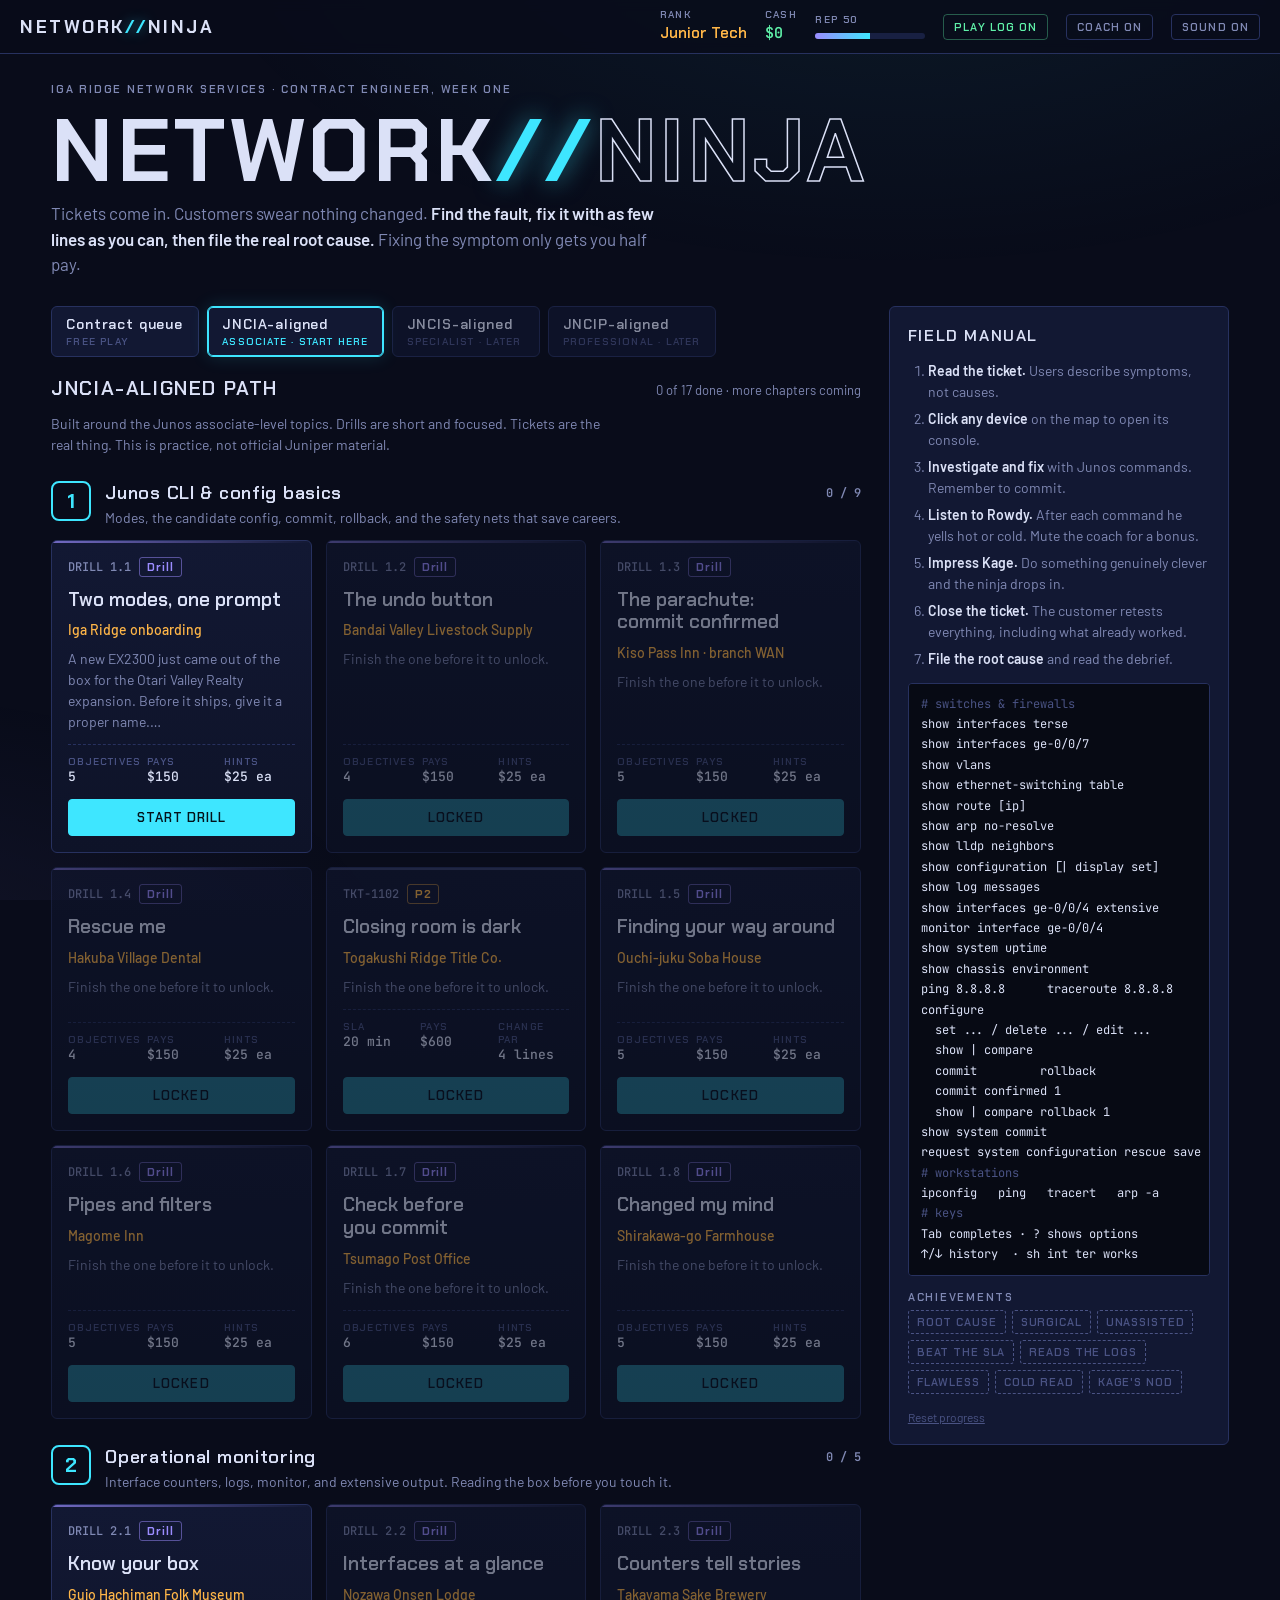
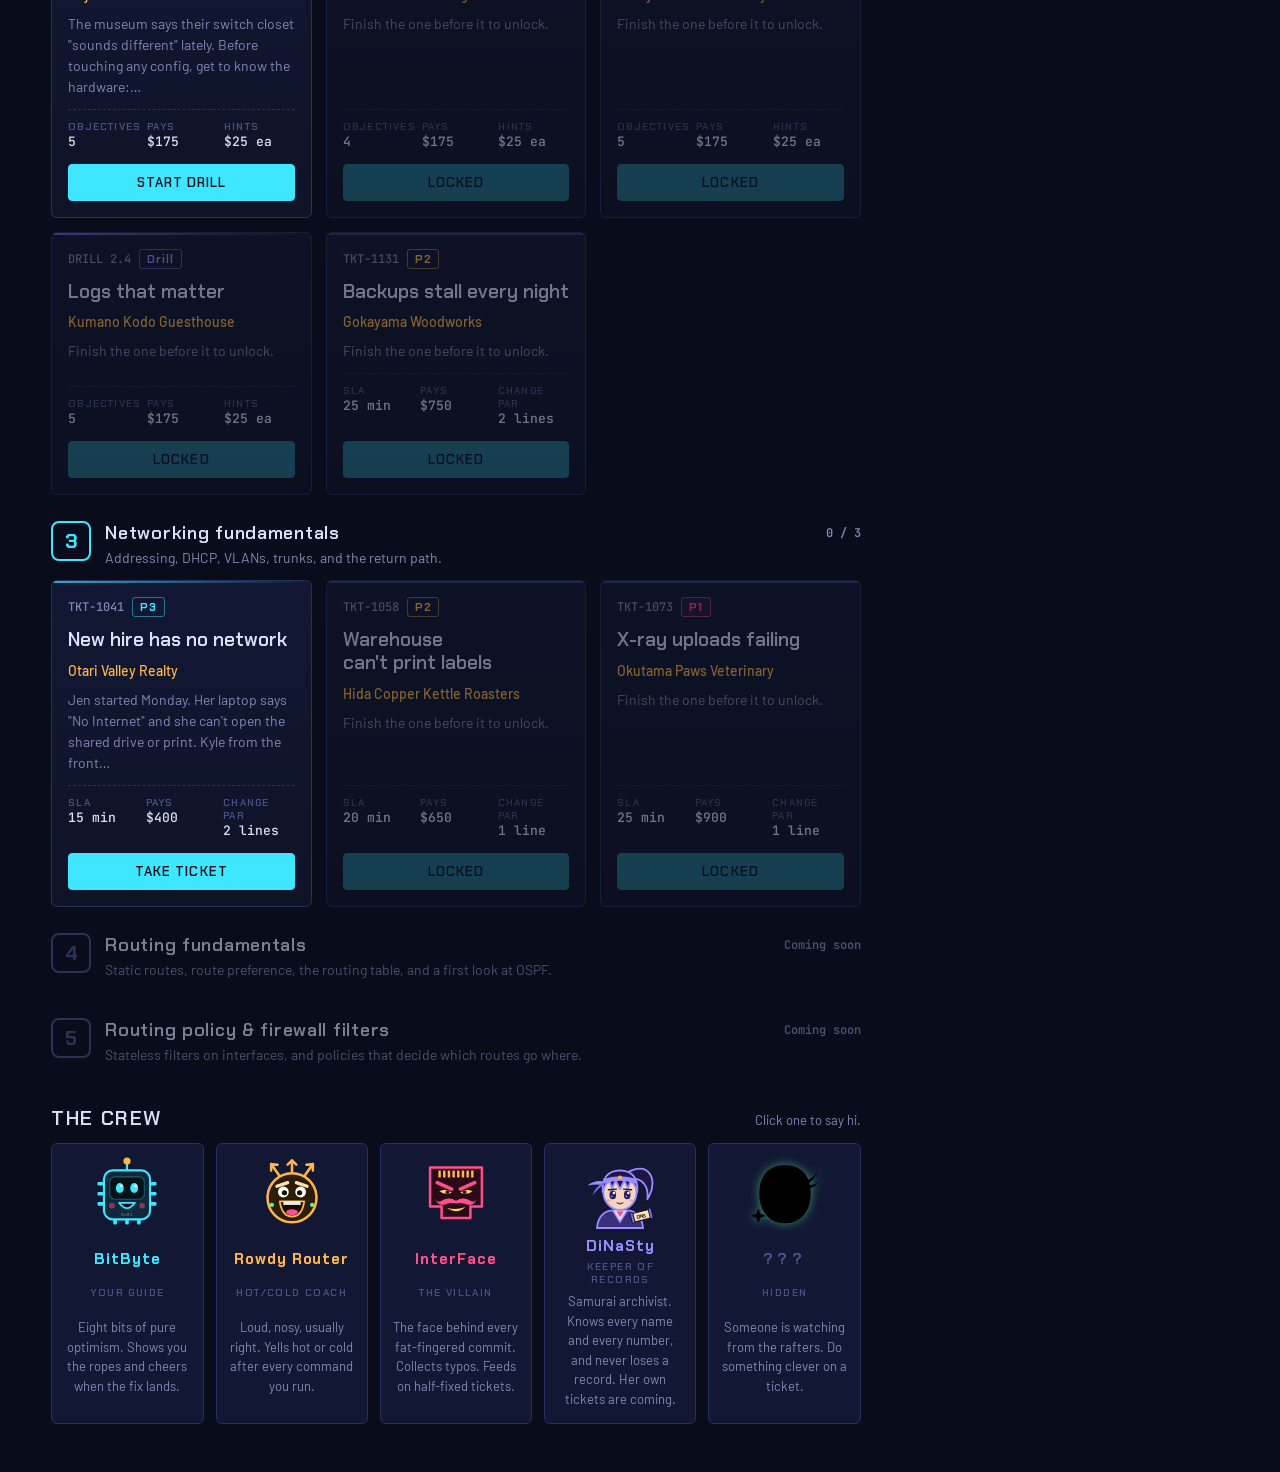
==== commit 559d3e99: "Turn on Google Sheet play log for the GitHub copy Co-Authored-By: Claude Opus 5.5 <noreply@anthropic" ====
--- a/network-ninja/index.html
+++ b/network-ninja/index.html
@@ -2784,7 +2784,7 @@
 
   /* ---------- play log (saved to the artifact's private store so Claude can review it) ---------- */
   // Outside claude.ai (e.g. the GitHub Pages copy) the log goes to a Google Sheet through an Apps Script web app.
-  const SHEET_LOG_URL = '';
+  const SHEET_LOG_URL = 'https://script.google.com/macros/s/AKfycbwTzlGgOe87lgdYU5ANyVciFE3aJ0ecacO79I1AlP6qnzj_0VqGtqC73t914kts6nvISg/exec';
   const LOG = { db: null, ref: null, doc: null, id: null, sheet: false, dirty: false, busy: false, again: false, timer: null };
   let sheetOn = true;
   try { sheetOn = localStorage.getItem('rootcause.sheetlog') !== 'off'; } catch (e) { /* ignore */ }
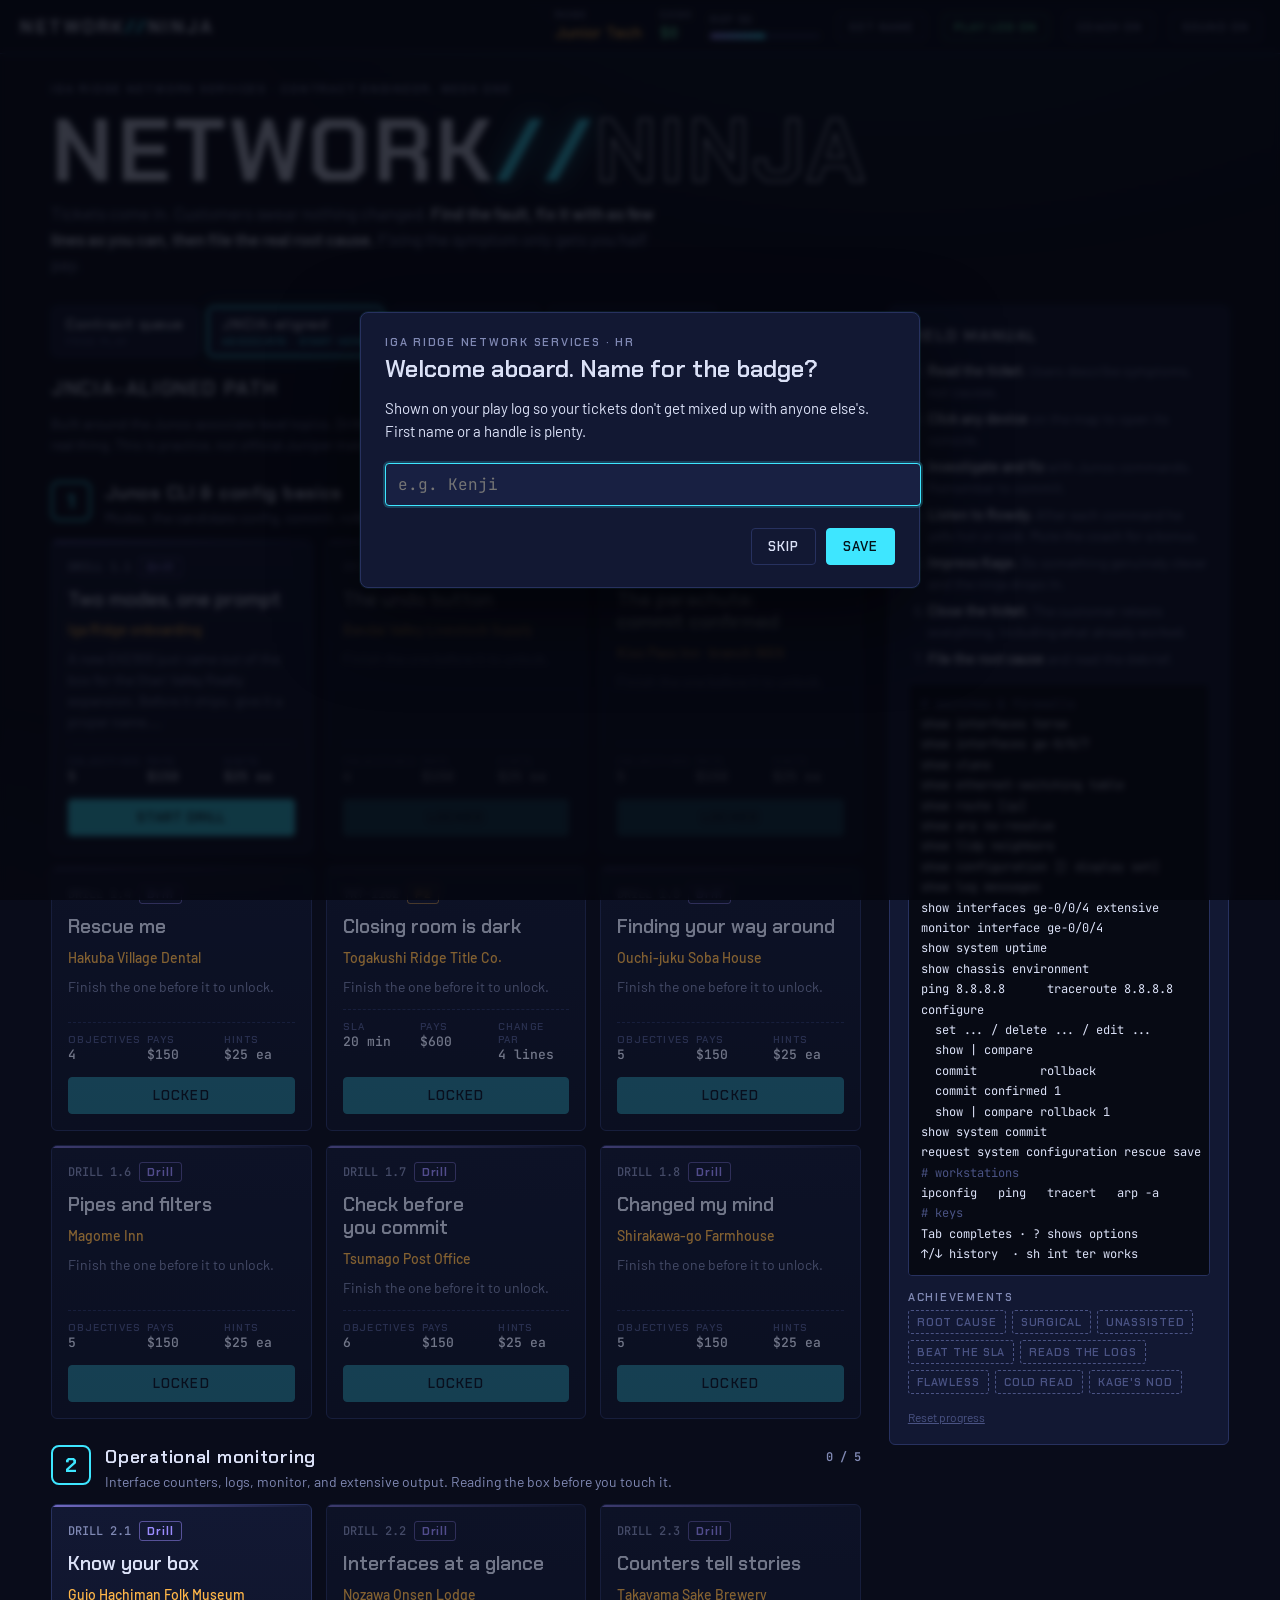
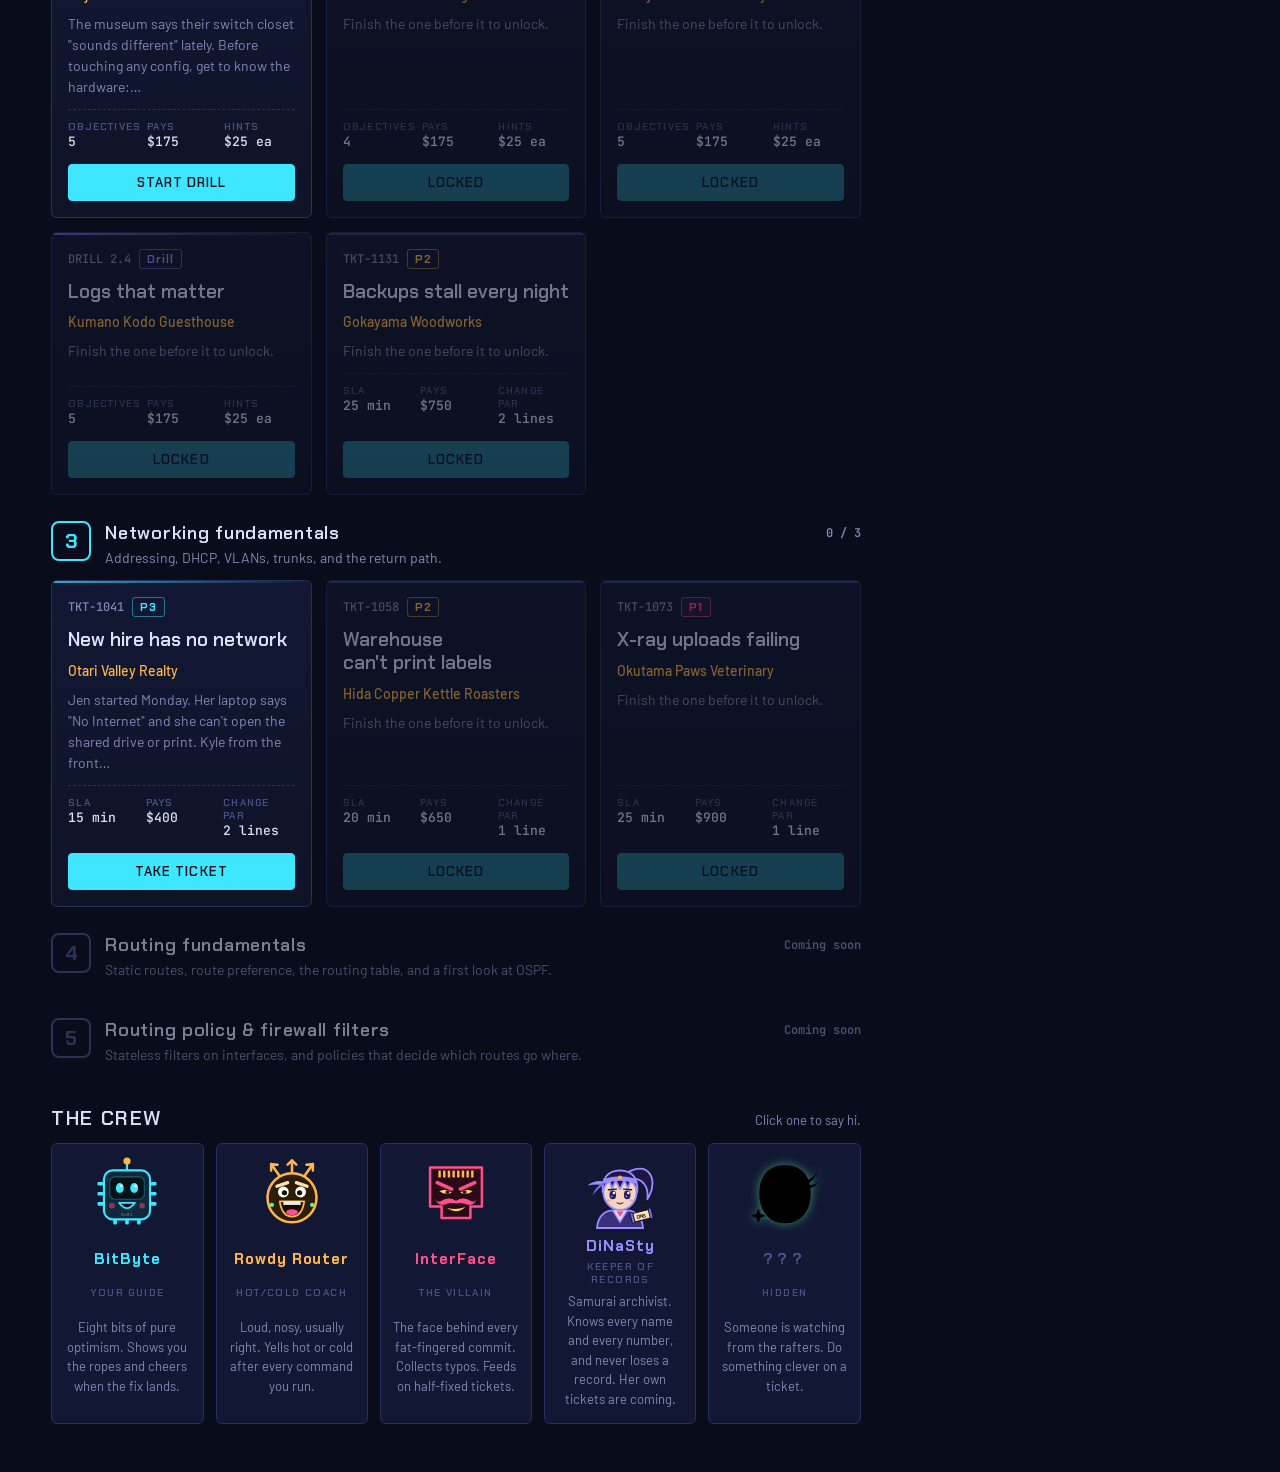
==== commit 372a487e: "Player name for the play log: first-launch prompt, top-bar chip, name tag on every log row Co-Author" ====
--- a/network-ninja/index.html
+++ b/network-ninja/index.html
@@ -48,6 +48,8 @@
 #repfill { height: 100%; background: linear-gradient(90deg, var(--violet), var(--cyan)); transition: width .6s; }
 .chipbtn { background: transparent; border: 1px solid var(--line); border-radius: 4px; padding: 5px 10px; font: 600 11px var(--f-display); letter-spacing: .1em; text-transform: uppercase; color: var(--dim); }
 .chipbtn:hover { color: var(--fg); border-color: var(--dim); }
+.namefield { width: 100%; margin: 6px 0 4px; background: var(--panel2); border: 1px solid var(--line); border-radius: 4px; padding: 10px 12px; color: var(--fg); font: 16px var(--f-mono); caret-color: var(--amber); }
+.namefield:focus { outline: none; border-color: var(--cyan); box-shadow: 0 0 0 2px rgba(62,230,255,.2); }
 .logchip { cursor: default; color: var(--green); border-color: rgba(95,240,168,.35); }
 .logchip[role="button"] { cursor: pointer; }
 .logchip.off { color: var(--faint); border-color: var(--line); }
@@ -396,6 +398,7 @@
       <div class="stat"><small>Rank</small><b id="rank">Junior Tech</b></div>
       <div class="stat"><small>Cash</small><b id="cash">$0</b></div>
       <div class="stat"><small>Rep <span id="repval">50</span></small><div class="rep"><div id="repfill"></div></div></div>
+      <button class="chipbtn" id="playerchip" hidden title="Your player name for the play log. Click to change.">Player</button>
       <span class="chipbtn logchip" id="logchip" hidden title="Each ticket you play is saved privately so Claude can review your approach.">Play log on</span>
       <button class="chipbtn" id="coach" aria-pressed="true" title="Rowdy Router tells you if you're hot or cold">Coach on</button>
       <button class="chipbtn" id="sound" aria-pressed="true">Sound on</button>
@@ -2801,13 +2804,27 @@
     c.title = sheetOn ? 'Finished tickets are sent to a private Google Sheet so Claude can review your play. Click to turn off.' : 'Play log is off. Click to turn it back on.';
   }
   if (!(window.claude && window.claude.use) && SHEET_LOG_URL) LOG.sheet = true;
+  // Player identity for the shared sheet: a name the player picks plus a random tag, kept in this browser only.
+  const PLAYER = { name: '', tag: '' };
+  try { PLAYER.name = localStorage.getItem('rootcause.player') || ''; PLAYER.tag = localStorage.getItem('rootcause.playertag') || ''; } catch (e) { /* ignore */ }
+  if (!PLAYER.tag) {
+    PLAYER.tag = Math.random().toString(36).slice(2, 6);
+    try { localStorage.setItem('rootcause.playertag', PLAYER.tag); } catch (e) { /* ignore */ }
+  }
+  const playerId = () => `${PLAYER.name || 'anon'}#${PLAYER.tag}`;
+  function renderPlayerChip() {
+    const c = document.getElementById('playerchip');
+    if (!c) return;
+    c.hidden = !LOG.sheet;
+    c.textContent = PLAYER.name ? PLAYER.name : 'Set name';
+  }
   const elapsed = () => (G ? Math.round((Date.now() - G.t0) / 1000) : 0);
   (async () => {
     try {
       const use = window.claude && window.claude.use;
       if (!use) return;
       const db = await window.claude.use('db');
-      if (db) { LOG.db = db; LOG.sheet = false; renderLogChip(); }
+      if (db) { LOG.db = db; LOG.sheet = false; renderLogChip(); renderPlayerChip(); }
     } catch (e) { /* no store in this view */ }
   })();
   function logDisable() {
@@ -2817,12 +2834,12 @@
   function logStart() {
     const viaSheet = !LOG.db && LOG.sheet && sheetOn;
     if ((!LOG.db && !viaSheet) || !G) { LOG.doc = null; return; }
-    const id = `${G.scn.id}-${G.t0}`;
+    const id = LOG.sheet && !LOG.db ? `${playerId()}-${G.scn.id}-${G.t0}` : `${G.scn.id}-${G.t0}`;
     LOG.id = id;
     LOG.ref = null;
     if (LOG.db) { try { LOG.ref = LOG.db.collection('playlog').doc(id); } catch (e) { logDisable(); return; } }
     LOG.doc = {
-      ticketId: G.scn.id, ticket: G.scn.ticket, title: G.scn.title, client: G.scn.client,
+      player: playerId(), ticketId: G.scn.id, ticket: G.scn.ticket, title: G.scn.title, client: G.scn.client,
       startedAt: new Date(G.t0).toISOString(), status: 'in progress', elapsedSec: 0,
       slaMin: G.scn.sla, par: G.scn.par, replay: !!prog.done[G.scn.id], events: [],
     };
@@ -2850,7 +2867,7 @@
       LOG.dirty = false;
       try {
         await fetch(SHEET_LOG_URL, { method: 'POST', mode: 'no-cors', keepalive: true, headers: { 'Content-Type': 'text/plain;charset=utf-8' },
-          body: JSON.stringify({ id: LOG.id, source: location.host || 'local', doc: LOG.doc }) });
+          body: JSON.stringify({ id: LOG.id, player: playerId(), source: location.host || 'local', doc: LOG.doc }) });
       } catch (e) { LOG.dirty = true; }
       return;
     }
@@ -4767,6 +4784,34 @@
       renderLogChip();
       flash(sheetOn ? 'Play log on. New tickets will be logged.' : 'Play log off. Nothing will be sent.');
     };
+    const askName = (first) => {
+      const card = modal(`<p class="eyebrow">Iga Ridge Network Services · HR</p>
+        <h2>${first ? 'Welcome aboard. Name for the badge?' : 'Change your player name'}</h2>
+        <p>Shown on your play log so your tickets don't get mixed up with anyone else's. First name or a handle is plenty.</p>
+        <form id="nameform"><input class="namefield" id="pname" maxlength="24" autocomplete="off" spellcheck="false" placeholder="e.g. Kenji" value="${esc(PLAYER.name)}">
+        <div class="modal-actions">${first ? '<button class="btn ghost" type="button" id="pskip">Skip</button>' : '<button class="btn ghost" type="button" id="pskip">Cancel</button>'}<button class="btn primary" type="submit">Save</button></div></form>`);
+      const inp = card.querySelector('#pname');
+      inp.focus(); inp.select();
+      card.querySelector('#nameform').addEventListener('submit', e => {
+        e.preventDefault();
+        const v = inp.value.replace(/[^\p{L}\p{N} ._-]/gu, '').trim().slice(0, 24);
+        if (v) {
+          PLAYER.name = v;
+          try { localStorage.setItem('rootcause.player', v); } catch (er) { /* ignore */ }
+        }
+        closeModal(); renderPlayerChip();
+        if (v) flash(`Badge printed: ${v}.`);
+      });
+      card.querySelector('#pskip').addEventListener('click', () => {
+        if (first) { try { localStorage.setItem('rootcause.player', ''); } catch (er) { /* ignore */ } }
+        closeModal(); renderPlayerChip();
+      });
+    };
+    $('#playerchip').addEventListener('click', () => askName(false));
+    renderPlayerChip();
+    let askedBefore = false;
+    try { askedBefore = localStorage.getItem('rootcause.player') !== null; } catch (e) { askedBefore = true; }
+    if (LOG.sheet && !askedBefore) setTimeout(() => { if (!LOG.db && $('#modal').hidden) askName(true); }, 600);
     $('#logchip').addEventListener('click', toggleSheet);
     $('#logchip').addEventListener('keydown', e => { if (e.key === 'Enter' || e.key === ' ') { e.preventDefault(); toggleSheet(); } });
     renderLogChip();
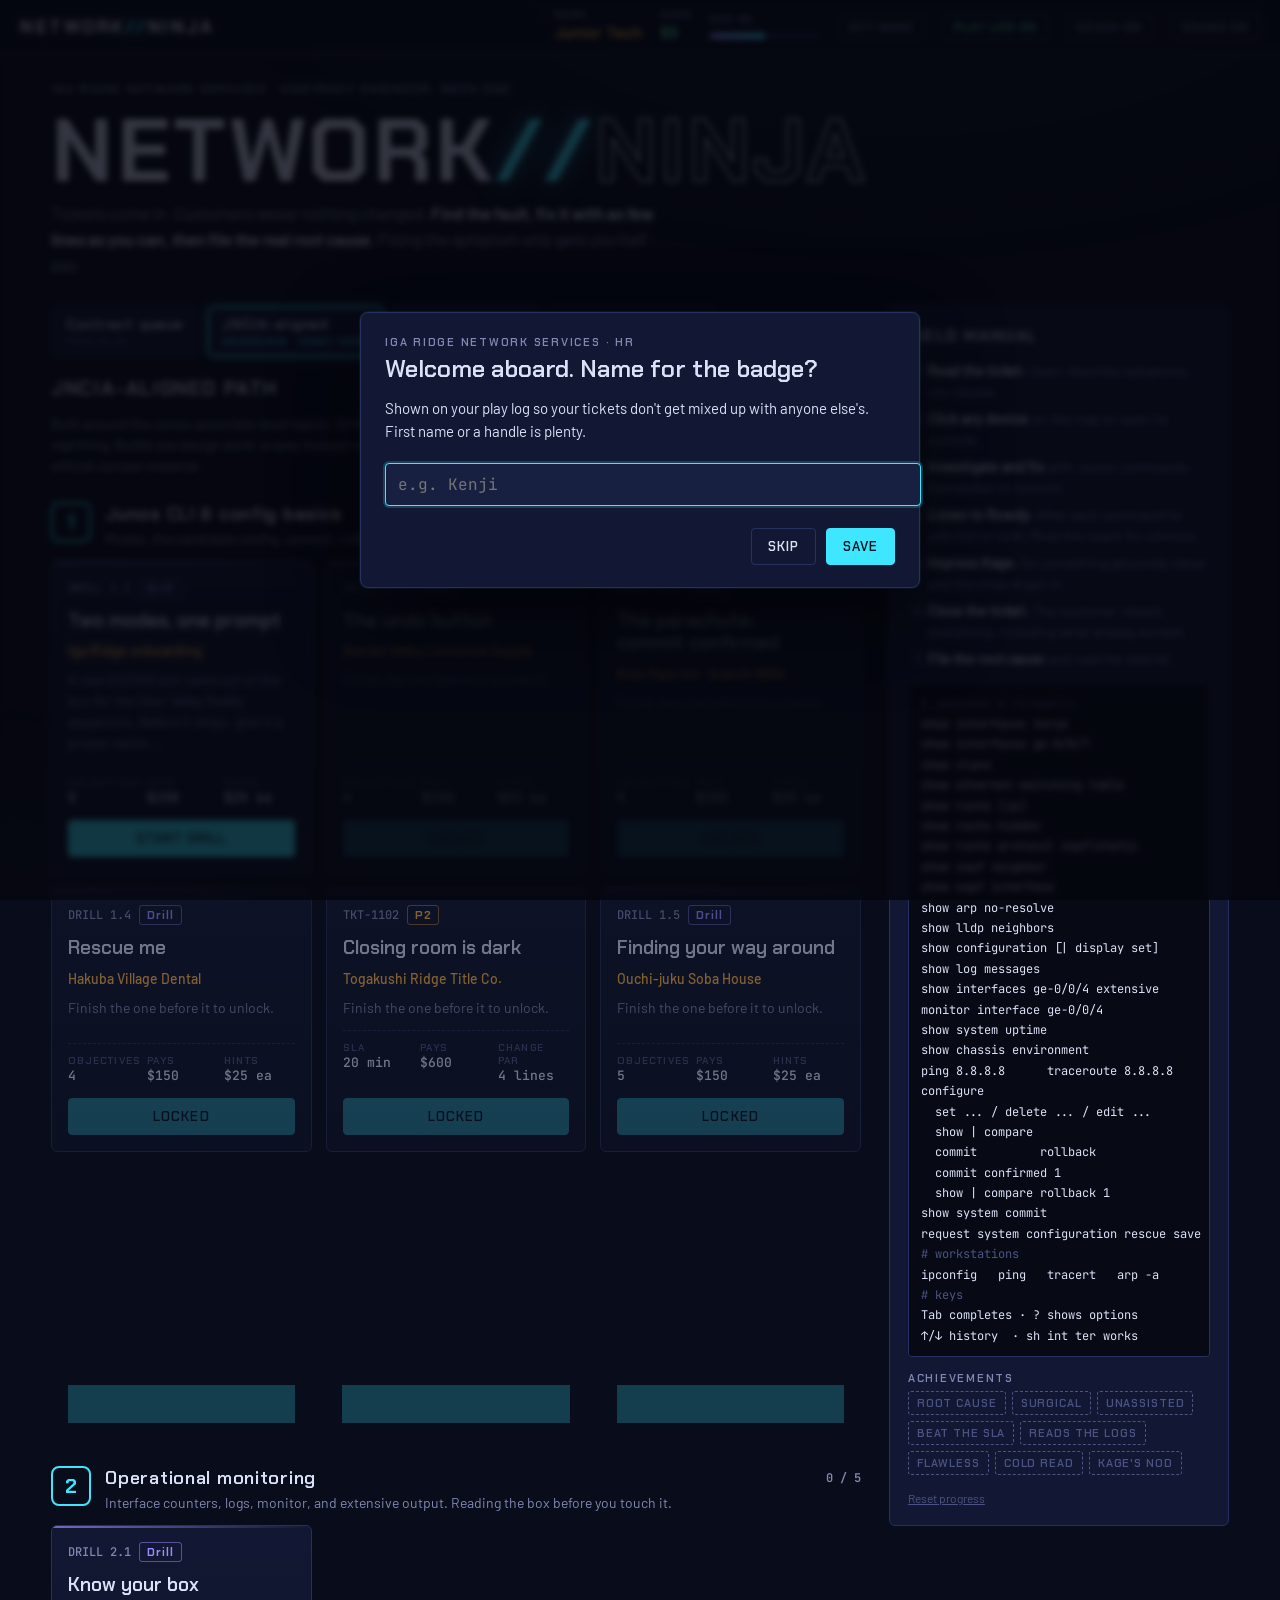
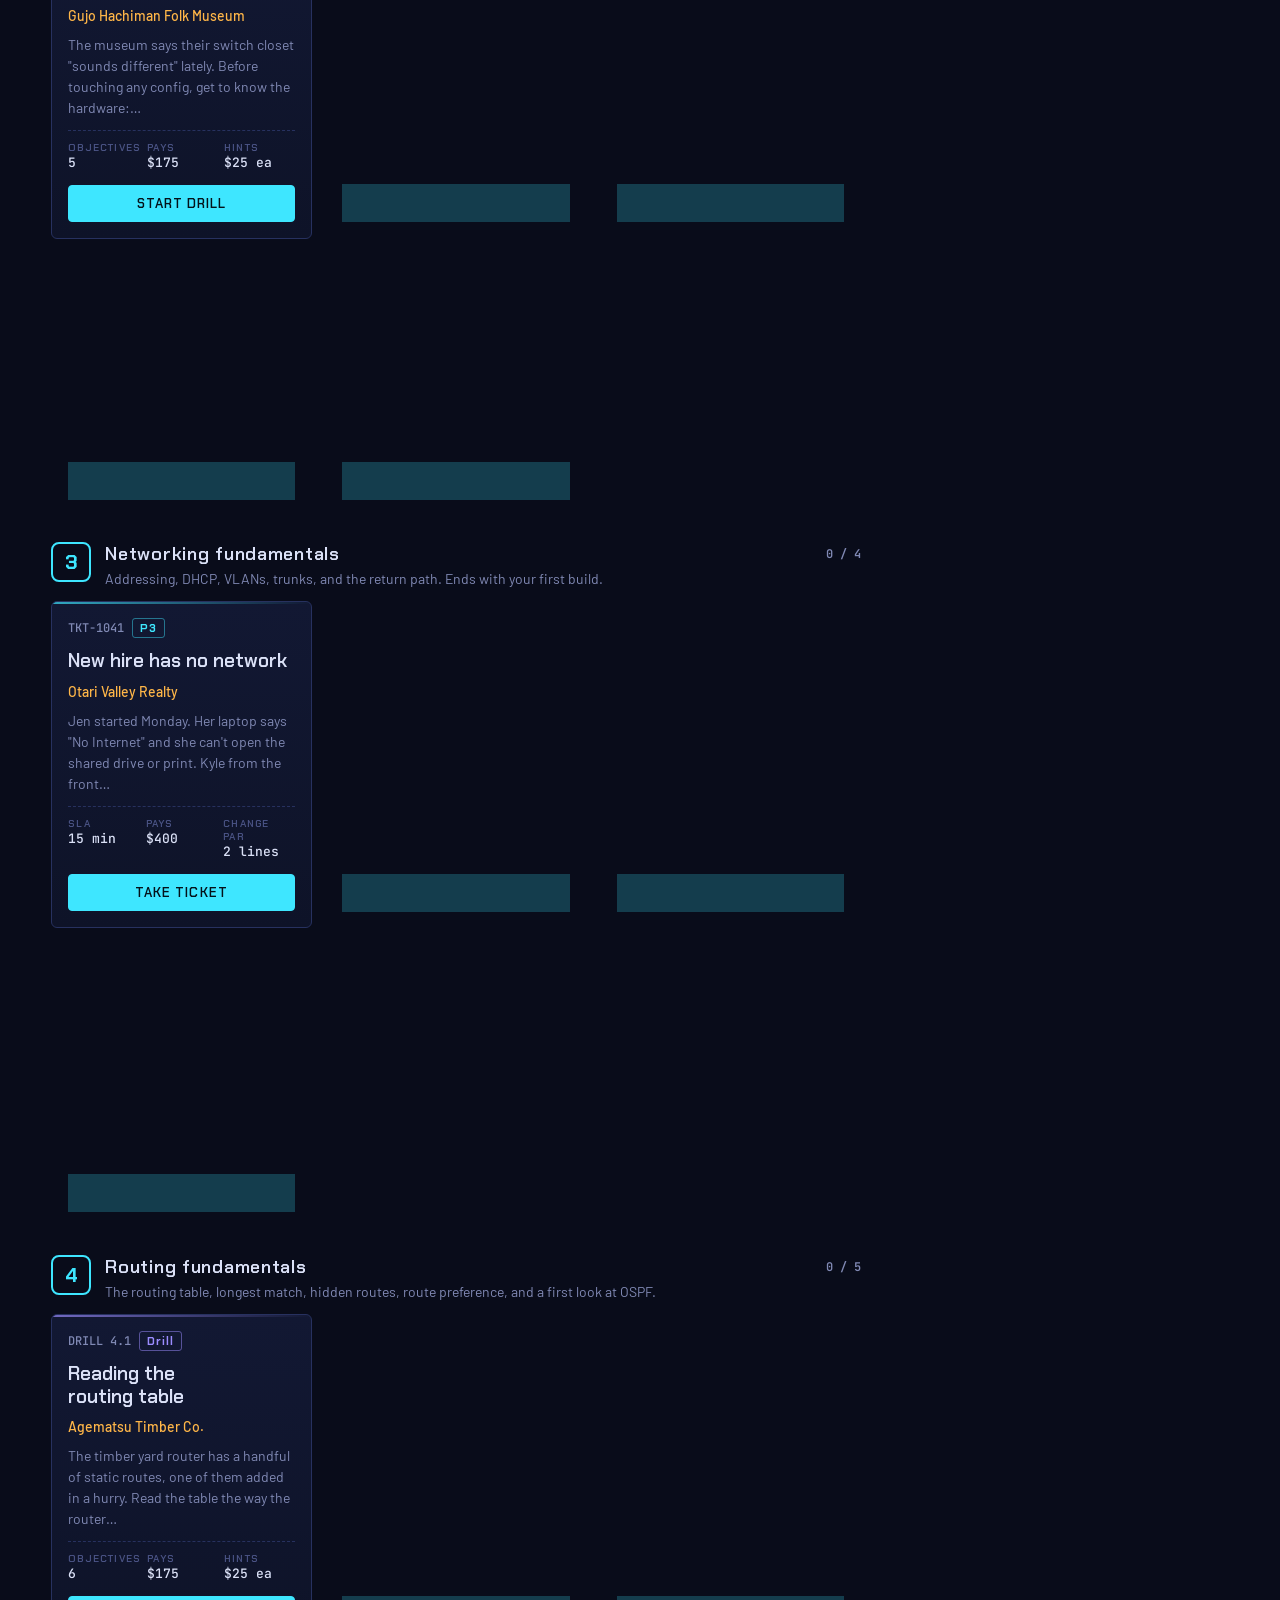
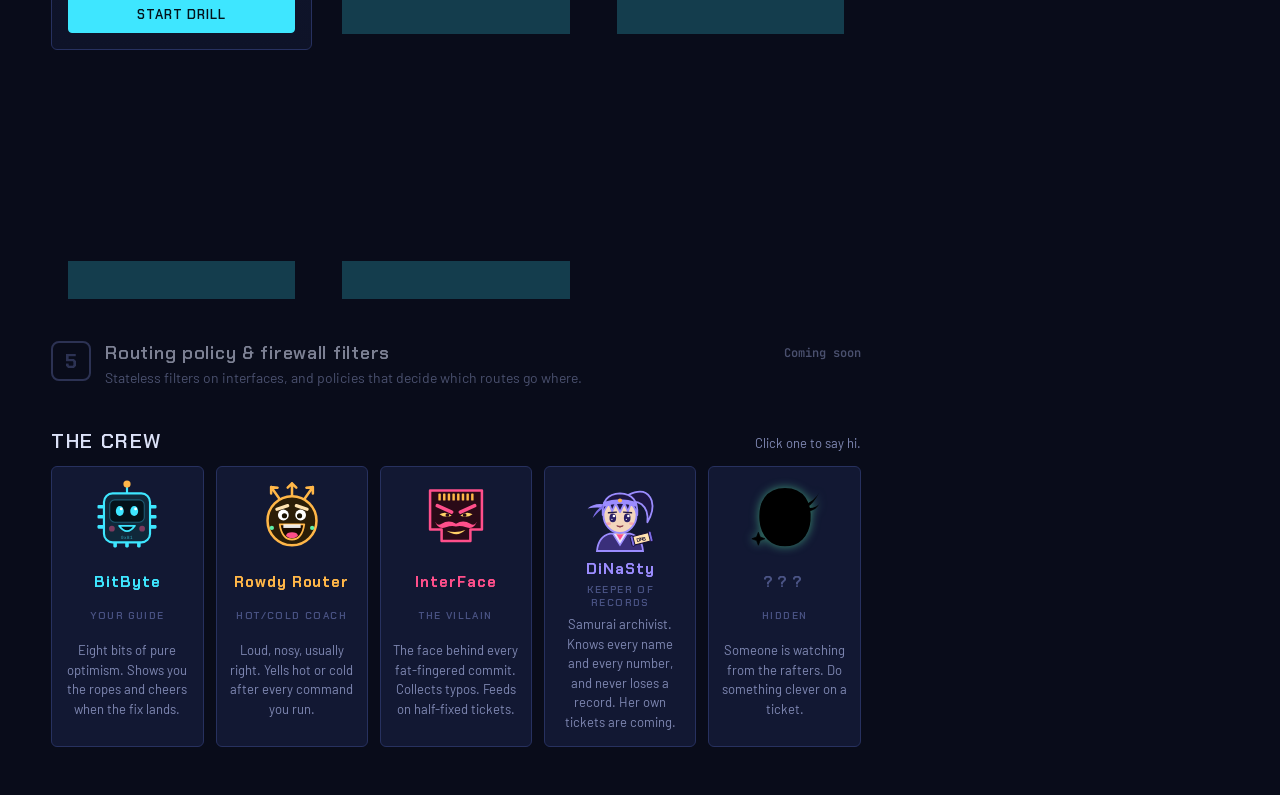
==== commit 540056bd: "Network Ninja: JNCIS-aligned path (6 tickets), JNCIA Ch4 + build tickets, OSPF/route-preference engi" ====
--- a/network-ninja/index.html
+++ b/network-ninja/index.html
@@ -320,6 +320,10 @@
 .ch-prog { margin-left: auto; font: 600 12px var(--f-mono); color: var(--dim); white-space: nowrap; padding-top: 4px; }
 .ch-grid { display: grid; gap: 14px; grid-template-columns: repeat(auto-fill, minmax(230px, 1fr)); }
 .prio.drill { color: var(--violet); border-color: rgba(155,140,255,.5); }
+.prio.build { color: var(--green); border-color: rgba(95,240,168,.5); }
+.card.build::after { background: linear-gradient(90deg, var(--green), transparent); }
+.topicline { margin: 0; display: grid; gap: 3px; font: 500 12px/1.4 var(--f-mono); color: var(--dim); border: 1px dashed rgba(155,140,255,.4); border-radius: 4px; padding: 6px 9px; cursor: help; }
+.topicline b { color: var(--violet); font-weight: 600; margin-right: 4px; }
 .card.drill::after { background: linear-gradient(90deg, var(--violet), transparent); }
 .soon-card h3 { margin: 0; }
 
@@ -437,6 +441,10 @@
 show vlans
 show ethernet-switching table
 show route [ip]
+show route hidden
+show route protocol ospf|static
+show ospf neighbor
+show ospf interface
 show arp no-resolve
 show lldp neighbors
 show configuration [| display set]
@@ -468,6 +476,7 @@
     <aside class="rail">
       <div class="rail-head" id="t-head"></div>
       <div><h2 id="t-title"></h2><p id="t-client"></p></div>
+      <p id="t-topic" class="topicline" hidden></p>
       <div class="timerbox"><span id="t-timer-label">SLA remaining</span><span class="timer" id="t-timer">00:00</span></div>
       <p id="t-brief"></p>
       <p id="t-reporter"></p>
@@ -564,11 +573,20 @@
     text: t => true,
     hostname: t => /^[\w.-]+$/.test(t),
     destination: t => ip2n(t) !== null || !!parseCidr(t),
-    host: t => ip2n(t) !== null,
+    host: t => ip2n(t) !== null || /^[A-Za-z][\w.-]{0,62}$/.test(t),
     count: t => /^\d+$/.test(t) && +t >= 1 && +t <= 20,
     number: t => /^\d+$/.test(t) && +t <= 49,
     minutes: t => /^\d+$/.test(t),
     mtu: t => /^\d+$/.test(t) && +t >= 256 && +t <= 9216,
+    preference: t => /^\d+$/.test(t) && +t >= 0 && +t <= 255,
+    metric: t => /^\d+$/.test(t) && +t >= 1 && +t <= 65535,
+    area: t => /^\d+$/.test(t) || ip2n(t) !== null,
+    'ospf-iface': t => /^((ge|xe|et)-\d+\/\d+\/\d+|irb|lo0)(\.\d{1,5})?$/.test(t),
+  };
+  // Junos rewrites some values as you type them: "area 0" becomes 0.0.0.0, "interface ge-0/0/1" becomes ge-0/0/1.0.
+  const NORM = {
+    area: t => (/^\d+$/.test(t) ? n2ip(+t >>> 0) : t),
+    'ospf-iface': t => (t.includes('.') ? t : t + '.0'),
   };
   const CFG_TREE = {
     interfaces: {
@@ -590,7 +608,8 @@
       },
     },
     vlans: { '<vlan-name>': { 'vlan-id': '<vlan-id>', 'l3-interface': '<l3-interface>' } },
-    'routing-options': { static: { route: { '<prefix>': { 'next-hop': '<next-hop>' } } } },
+    'routing-options': { static: { route: { '<prefix>': { 'next-hop': '<next-hop>', 'qualified-next-hop': { '<next-hop>': { _end: true, preference: '<preference>' } }, preference: '<preference>' } } } },
+    protocols: { ospf: { area: { '<area>': { interface: { '<ospf-iface>': { _end: true, passive: null, metric: '<metric>' } } } } } },
     system: { 'host-name': '<hostname>' },
   };
   const HELP = {
@@ -604,9 +623,13 @@
     '<interface>': 'Interface name (e.g. ge-0/0/7, irb)', '<unit>': 'Logical unit number', '<vlan-name>': 'VLAN name',
     '<prefix>': 'Destination prefix (x.x.x.x/len)',
     mtu: 'Maximum transmission unit packet size', '<mtu>': 'MTU in bytes, including the 14-byte Ethernet header (256..9216)',
+    'qualified-next-hop': 'Next hop with qualifiers (its own preference)', preference: 'Preference value (lower wins)', '<preference>': 'Route preference (0..255)',
+    protocols: 'Routing protocol configuration', ospf: 'OSPF configuration', area: 'Configure an OSPF area', '<area>': 'Area ID (e.g. 0.0.0.0 or 0)',
+    interface: 'Include an interface in this area', '<ospf-iface>': 'Logical interface (e.g. ge-0/0/1.0, irb.10, lo0.0)',
+    passive: 'Advertise this interface but do not form neighbors on it', metric: 'Interface cost', '<metric>': 'Cost (1..65535)',
   };
-  const VALUE_KEYS = new Set(['description', 'members', 'address', 'vlan-id', 'l3-interface', 'host-name', 'next-hop', 'interface-mode', 'mtu']);
-  const SINGLE_VALUED = new Set(['description', 'vlan-id', 'l3-interface', 'host-name', 'interface-mode', 'next-hop', 'mtu']);
+  const VALUE_KEYS = new Set(['description', 'members', 'address', 'vlan-id', 'l3-interface', 'host-name', 'next-hop', 'interface-mode', 'mtu', 'preference', 'metric']);
+  const SINGLE_VALUED = new Set(['description', 'vlan-id', 'l3-interface', 'host-name', 'interface-mode', 'next-hop', 'mtu', 'preference', 'metric']);
 
   // Walk tokens through a grammar tree. Returns {ok, tokens (expanded), lines:[[tokens]], node, error, errIdx}
   function walkTree(tree, toks, opts = {}) {
@@ -646,7 +669,7 @@
         const kind = ph.slice(1, -1);
         if (kind === 'rest') { out.push(...toks.slice(i)); return { ok: true, tokens: out, node: null, rest: true }; }
         const fn = V[kind];
-        if (!fn || fn(t)) { out.push(t); node = node[ph]; continue; }
+        if (!fn || fn(t)) { out.push(NORM[kind] ? NORM[kind](t) : t); node = node[ph]; continue; }
       }
       const cands = keys.filter(k => !k.startsWith('<') && k.startsWith(t));
       if (cands.length === 1 && /^[a-z-]+$/.test(t)) { out.push(cands[0]); node = node[cands[0]]; continue; }
@@ -666,7 +689,9 @@
 
   /* ---------- config parsing ---------- */
   function parseConfig(lines) {
-    const m = { hostname: '', ifaces: {}, vlans: { default: { name: 'default', id: 1, l3: null } }, routes: [] };
+    const m = { hostname: '', ifaces: {}, vlans: { default: { name: 'default', id: 1, l3: null } }, routes: [], ospf: null };
+    const ST = {};
+    const SR = p => ST[p] || (ST[p] = { nh: [], qnh: [], pref: null });
     const IF = n => m.ifaces[n] || (m.ifaces[n] = { name: n, disable: false, desc: '', units: {} });
     for (const line of lines) {
       const t = tokenize(line);
@@ -691,8 +716,27 @@
         if (t[2] === 'vlan-id') v.id = +t[3];
         if (t[2] === 'l3-interface') v.l3 = t[3];
       } else if (t[0] === 'routing-options' && t[1] === 'static' && t[2] === 'route' && t[3]) {
-        m.routes.push({ prefix: t[3], nh: t[5] || null });
+        const r = SR(t[3]);
+        if (t[4] === 'next-hop' && t[5]) r.nh.push(t[5]);
+        else if (t[4] === 'qualified-next-hop' && t[5]) {
+          let q = r.qnh.find(x => x.ip === t[5]);
+          if (!q) r.qnh.push(q = { ip: t[5], pref: null });
+          if (t[6] === 'preference' && t[7]) q.pref = +t[7];
+        } else if (t[4] === 'preference' && t[5]) r.pref = +t[5];
+      } else if (t[0] === 'protocols' && t[1] === 'ospf' && t[2] === 'area' && t[3] && t[4] === 'interface' && t[5]) {
+        m.ospf = m.ospf || { ifaces: {} };
+        const name = t[5].includes('.') ? t[5] : t[5] + '.0';
+        const o = m.ospf.ifaces[name] || (m.ospf.ifaces[name] = { name, area: NORM.area(t[3]), passive: false, metric: null });
+        o.area = NORM.area(t[3]);
+        if (t[6] === 'passive') o.passive = true;
+        if (t[6] === 'metric' && t[7]) o.metric = +t[7];
       }
+    }
+    for (const [prefix, r] of Object.entries(ST)) {
+      const base = r.pref === null ? 5 : r.pref;
+      if (!r.nh.length && !r.qnh.length) m.routes.push({ prefix, nh: null, pref: base });
+      for (const nh of r.nh) m.routes.push({ prefix, nh, pref: base });
+      for (const q of r.qnh) m.routes.push({ prefix, nh: q.ip, pref: q.pref === null ? base : q.pref, qualified: true });
     }
     return m;
   }
@@ -723,6 +767,12 @@
       else seen[v.id] = v.name;
     }
     for (const r of m.routes) if (!r.nh) errs.push(`error: static route ${r.prefix}: next-hop is required`);
+    if (m.ospf) for (const o of Object.values(m.ospf.ifaces)) {
+      const [ifn, unit] = o.name.split('.');
+      if (ifn === 'lo0' || ifn === 'irb') continue;
+      const i = m.ifaces[ifn];
+      if (i && i.units[unit] && i.units[unit].es) errs.push(`error: OSPF interface ${o.name}: family ethernet-switching cannot run OSPF`);
+    }
     return errs;
   }
 
@@ -751,7 +801,7 @@
           out.push(vals.length > 1 ? `${pad}${k} [ ${vals.join(' ')} ];` : `${pad}${k} ${vals[0]};`);
           continue;
         }
-        if (k === 'unit' || k === 'route') {
+        if (k === 'unit' || k === 'route' || k === 'qualified-next-hop' || k === 'area' || (k === 'interface' && parentKey === 'area')) {
           for (const [name, sub] of ch) {
             if (k === 'route' && sub.size === 1) {
               const [k2, c2] = [...sub][0];
@@ -759,7 +809,7 @@
             }
             if (sub.size === 0) { out.push(`${pad}${k} ${name};`); continue; }
             out.push(`${pad}${k} ${name} {`);
-            rec(sub, ind + 1, k);
+            rec(sub, ind + 1, k === 'interface' ? 'ospf-if' : k);
             out.push(`${pad}}`);
           }
           continue;
@@ -974,27 +1024,115 @@
     return out;
   }
 
+  /* ---------- OSPF (simplified: one SPF across all areas, broadcast links, no LSAs) ---------- */
+  const ospfCost = (name, o) => (o && o.metric) || (name.startsWith('lo0') ? 0 : 1); // 100 Mbps reference bandwidth: 1G and faster = 1
+  function ipMtu(d, l3name) {
+    const port = l3name.split('.')[0];
+    if (port === 'irb' || port === 'lo0') return 1500;
+    const i = d.model.ifaces[port];
+    return ((i && i.mtu) || 1514) - 14;
+  }
+  function routerId(net, d) {
+    const lo = d.model.ifaces.lo0 && d.model.ifaces.lo0.units['0'] && d.model.ifaces.lo0.units['0'].inet[0];
+    if (lo) return parseCidr(lo).ip;
+    const ifs = l3Ifaces(net, d);
+    return ifs.length ? ifs[0].ip : 0;
+  }
+  function epIfName(e) { return e.kind === 'irb' ? 'irb.' + e.unit : e.port + '.0'; }
+  function ospf(net) {
+    if (net.cache.has('ospf')) return net.cache.get('ospf');
+    const R = {};
+    for (const d of Object.values(net.dev)) {
+      if (isHost(d) || !d.model.ospf) continue;
+      const live = l3Ifaces(net, d);
+      const oifs = Object.values(d.model.ospf.ifaces).map(o => ({ ...o, l3: live.find(i => i.name === o.name) || null, cost: ospfCost(o.name, o) }));
+      R[d.id] = { id: d.id, rid: routerId(net, d), oifs, nbrs: [], routes: [], issues: [] };
+    }
+    // adjacencies
+    for (const r of Object.values(R)) {
+      const d = net.dev[r.id];
+      for (const o of r.oifs) {
+        if (!o.l3 || !o.l3.start || o.passive) continue;
+        for (const e of segment(net, o.l3.start)) {
+          if (e.dev === r.id || e.kind === 'host' || !R[e.dev]) continue;
+          const peer = R[e.dev];
+          const po = peer.oifs.find(x => x.name === epIfName(e));
+          if (!po || !po.l3) continue;
+          if (po.passive) continue;
+          if (po.l3.prefix !== o.l3.prefix || !inSubnet(po.l3.ip, o.l3.ip, o.l3.prefix)) { r.issues.push({ kind: 'mask', iface: o.name, peer: e.dev }); continue; }
+          if (po.area !== o.area) { r.issues.push({ kind: 'area', iface: o.name, peer: e.dev, mine: o.area, theirs: po.area, addr: po.l3.ip }); continue; }
+          const mtuOk = ipMtu(d, o.name) === ipMtu(net.dev[e.dev], po.name);
+          r.nbrs.push({ dev: e.dev, addr: po.l3.ip, rid: peer.rid, iface: o.name, l3: o.l3, area: o.area, state: mtuOk ? 'Full' : 'ExStart', cost: o.cost });
+          if (!mtuOk) r.issues.push({ kind: 'mtu', iface: o.name, peer: e.dev, mine: ipMtu(d, o.name), theirs: ipMtu(net.dev[e.dev], po.name) });
+        }
+      }
+    }
+    // SPF from every router
+    for (const r of Object.values(R)) {
+      const dist = { [r.id]: 0 }, first = {}, done = new Set();
+      for (;;) {
+        let u = null;
+        for (const k of Object.keys(dist)) if (!done.has(k) && (u === null || dist[k] < dist[u])) u = k;
+        if (u === null) break;
+        done.add(u);
+        for (const n of R[u].nbrs) {
+          if (n.state !== 'Full') continue;
+          const nd = dist[u] + n.cost;
+          if (dist[n.dev] === undefined || nd < dist[n.dev]) { dist[n.dev] = nd; first[n.dev] = u === r.id ? n : first[u]; }
+        }
+      }
+      const best = new Map();
+      for (const [dev, dd] of Object.entries(dist)) {
+        if (dev === r.id) continue;
+        for (const o of R[dev].oifs) {
+          if (!o.l3) continue;
+          const pfx = o.l3.start ? o.l3.prefix : 32;
+          const key = netAddr(o.l3.ip, pfx) + '/' + pfx;
+          const metric = dd + o.cost;
+          const prev = best.get(key);
+          if (!prev || metric < prev.metric) best.set(key, { net: netAddr(o.l3.ip, pfx), prefix: pfx, metric, nh: first[dev].addr, iface: first[dev].l3 });
+        }
+      }
+      r.routes = [...best.values()];
+    }
+    net.cache.set('ospf', R);
+    return R;
+  }
+
   function routeTable(net, d) {
     const ifs = l3Ifaces(net, d);
     const rt = [];
     for (const i of ifs) {
-      if (i.start) rt.push({ net: netAddr(i.ip, i.prefix), prefix: i.prefix, type: 'Direct', iface: i, nh: null });
-      rt.push({ net: i.ip, prefix: 32, type: 'Local', iface: i, nh: null });
+      if (i.start) rt.push({ net: netAddr(i.ip, i.prefix), prefix: i.prefix, type: 'Direct', pref: 0, iface: i, nh: null });
+      rt.push({ net: i.ip, prefix: 32, type: 'Local', pref: 0, iface: i, nh: null });
     }
     for (const r of d.model.routes) {
       const c = parseCidr(r.prefix), nh = ip2n(r.nh);
       if (!c || nh === null) continue;
       const i = ifs.find(i => i.start && inSubnet(nh, i.ip, i.prefix));
-      rt.push({ net: netAddr(c.ip, c.prefix), prefix: c.prefix, type: 'Static', iface: i || null, nh, hidden: !i });
-    }
-    rt.sort((a, b) => a.net - b.net || a.prefix - b.prefix);
+      rt.push({ net: netAddr(c.ip, c.prefix), prefix: c.prefix, type: 'Static', pref: r.pref === undefined ? 5 : r.pref, iface: i || null, nh, hidden: !i, qualified: !!r.qualified });
+    }
+    if (d.model.ospf) {
+      const o = ospf(net)[d.id];
+      if (o) for (const r of o.routes) rt.push({ net: r.net, prefix: r.prefix, type: 'OSPF', pref: 10, metric: r.metric, iface: r.iface, nh: r.nh });
+    }
+    // one active route per destination: lowest preference, then lowest metric
+    const groups = new Map();
+    for (const r of rt) {
+      if (r.hidden || r.type === 'Local') continue;
+      const k = r.net + '/' + r.prefix;
+      const b = groups.get(k);
+      if (!b || r.pref < b.pref || (r.pref === b.pref && (r.metric || 0) < (b.metric || 0))) groups.set(k, r);
+    }
+    for (const r of rt) if (!r.hidden && r.type !== 'Local') r.active = groups.get(r.net + '/' + r.prefix) === r;
+    rt.sort((a, b) => a.net - b.net || a.prefix - b.prefix || (b.active ? 1 : 0) - (a.active ? 1 : 0) || a.pref - b.pref);
     return rt;
   }
 
   function lookup(net, d, dst) {
     let best = null;
     for (const r of routeTable(net, d)) {
-      if (r.hidden || r.type === 'Local') continue;
+      if (r.hidden || r.type === 'Local' || !r.active) continue;
       if (!inSubnet(dst, r.net, r.prefix)) continue;
       if (!best || r.prefix > best.prefix) best = r;
     }
@@ -1101,8 +1239,28 @@
     return { ok: f.ok && hops.length && hops[hops.length - 1].reply, reached: f.ok, f, hops, src };
   }
 
+  // A verification check. Options: size (DF ping), cut / restore: ['dev:port'] (fail or repair a link first),
+  // via / avoid: device ids the path must (or must not) cross, fail: true (must NOT work), test(net, RC): custom.
   function check(net, c) {
-    return ping(net, c.from, c.to, c.size ? { size: c.size, df: true } : {}).ok;
+    const saved = [];
+    for (const [specs, val] of [[c.cut, true], [c.restore, false]]) for (const spec of specs || []) {
+      const [dev, port] = spec.split(':');
+      const l = findLink(net, dev, port);
+      if (l) { saved.push([l, l.cut]); l.cut = val; }
+    }
+    if (saved.length) net.cache.clear();
+    try {
+      if (c.test) return !!c.test(net, RC_API);
+      const r = ping(net, c.from, c.to, c.size ? { size: c.size, df: true } : {});
+      if (c.fail) return !r.ok;
+      if (!r.ok) return false;
+      const path = (r.f && r.f.devPath) || [];
+      if (c.via && ![].concat(c.via).every(v => path.includes(v))) return false;
+      if (c.avoid && [].concat(c.avoid).some(v => path.includes(v))) return false;
+      return true;
+    } finally {
+      if (saved.length) { for (const [l, was] of saved) l.cut = was; net.cache.clear(); }
+    }
   }
 
   /* ---------- operational data for CLI ---------- */
@@ -1142,12 +1300,14 @@
     return { removed: a.filter(x => !sb.has(x)), added: b.filter(x => !sa.has(x)) };
   }
 
-  return {
+  const RC_API = {
     ip2n, n2ip, maskN, parseCidr, inSubnet, netAddr, tokenize, walkTree, completions, CFG_TREE, SINGLE_VALUED,
     parseConfig, checkConfig, renderTree, buildNet, commitDevice, peerOf, linkUp, adminUp, portL2, routedAddr,
     segment, hostAddr, l3Ifaces, routeTable, lookup, forward, ping, traceroute, check, macTable, arpTable,
     vlanIdOf, vlanNameOf, isHost, isNet, configDiff, HELP, VALUE_KEYS, maskN, hostMtu, hash,
+    ospf, ipMtu, routerId, NORM,
   };
+  return RC_API;
 })();
 if (typeof module !== 'undefined') module.exports = RC;
 
@@ -2470,7 +2630,1158 @@
     ],
     ninja: [{ tag: 'Proved it with DF pings', say: 'You proved it with a full-size Don\'t Fragment ping. Evidence, not guesses.', test: (net, X) => X.ran(/(size 89[0-9]{2}.*do-not-fragment|do-not-fragment.*size 89[0-9]{2}|-l 89[0-9]{2}.*-f|-f.*-l 89[0-9]{2})/) }],
   },
+  /* ================= JNCIA additions (Nov 4) ================= */
+  {
+    id: 'B31', kind: 'design', ticket: 'BUILD-301', priority: 'P3', sla: 30, reward: 700, par: 9,
+    client: 'Narai-juku Lacquerware', title: 'Give the cameras their own VLAN',
+    reporter: 'Haruka, Owner',
+    topic: { area: 'VLAN design and inter-VLAN routing', jncia: 'Networking Fundamentals', ccna: 'Network Access' },
+    brief: 'A build, not a break. Two PoE cameras and an NVR arrived for the workshop and showroom. The installer patched them into ge-0/0/5, ge-0/0/6 and ge-0/0/7, which still sit in the dead-end PARKING VLAN. The cameras and NVR are pre-set to 10.82.40.x with gateway 10.82.40.1. Build their network to the spec.',
+    quotes: [
+      ['Spec', 'VLAN name CAMERAS, VLAN ID 40, subnet 10.82.40.0/24, gateway 10.82.40.1 on nrj-sw1 (irb.40).'],
+      ['Spec', 'Cameras on ge-0/0/5 and ge-0/0/6, NVR on ge-0/0/7. Cameras must NOT share the OFFICE VLAN.'],
+      ['Haruka', 'I want to watch the showroom camera from the office PC. And please do not break the printer.'],
+    ],
+    focus: 'sw',
+    villain: 'A whole new VLAN? So many places to forget a step. I\'ll wait. Heh.',
+    heat: {
+      devs: { sw: 2, fw: -2, pc: 1, prn: -1, cam1: 1, cam2: 1, nvr: 1 },
+      clues: [
+        { dev: 'sw', re: /^set vlans CAMERAS (vlan-id 40|l3-interface irb\.40)/, h: 3, say: ['That\'s the VLAN. Now give it a gateway.', 'Good. Ports next. Or the gateway. Your blueprint, boss.'] },
+        { dev: 'sw', re: /^set interfaces irb unit 40 family inet address 10\.82\.40\.1\/24/, h: 3, say: ['Gateway\'s in. Who\'s still parked?'] },
+        { dev: 'sw', re: /^set interfaces ge-0\/0\/[567] .*vlan members CAMERAS/, h: 3, say: ['Access ports take ONE VLAN. Did PARKING leave yet?'] },
+        { dev: 'sw', re: /^delete interfaces ge-0\/0\/[567] .*vlan members/, h: 2 },
+        { dev: 'sw', re: /^commit check/, h: 2, say: ['Check first. Rowdy approves.'] },
+        { dev: 'sw', re: /^show (vlans|configuration|interfaces)/, h: 1 },
+        { dev: ['cam1', 'cam2', 'nvr'], re: /^ping/, h: 1, say: ['They can\'t reach a gateway that doesn\'t exist yet.'] },
+        { dev: 'fw', re: /./, h: -2, say: ['The firewall already routes all of 10.82.0.0/16 to the switch. Build on the switch.'] },
+        { dev: 'prn', re: /./, h: -1, say: ['The printer\'s fine. Leave it be.'] },
+      ],
+    },
+    devices: [
+      ISP_CLOUD(),
+      {
+        id: 'fw', type: 'firewall', name: 'nrj-fw', hw: 'srx300', x: 500, y: 160, ports: ['ge-0/0/0', 'ge-0/0/1'],
+        config: `
+          set system host-name nrj-fw
+          set interfaces ge-0/0/0 description "ISP uplink"
+          set interfaces ge-0/0/0 unit 0 family inet address 203.0.113.2/30
+          set interfaces ge-0/0/1 description "to nrj-sw1"
+          set interfaces ge-0/0/1 unit 0 family inet address 10.0.255.1/30
+          set routing-options static route 0.0.0.0/0 next-hop 203.0.113.1
+          set routing-options static route 10.82.0.0/16 next-hop 10.0.255.2`,
+      },
+      {
+        id: 'sw', type: 'switch', name: 'nrj-sw1', hw: 'ex2300-24p', x: 500, y: 300, ports: ['ge-0/0/0', 'ge-0/0/1', 'ge-0/0/2', 'ge-0/0/5', 'ge-0/0/6', 'ge-0/0/7'],
+        config: `
+          set system host-name nrj-sw1
+          set interfaces ge-0/0/0 description "uplink to nrj-fw"
+          set interfaces ge-0/0/0 unit 0 family inet address 10.0.255.2/30
+          set interfaces ge-0/0/1 description "office pc"
+          set interfaces ge-0/0/1 unit 0 family ethernet-switching interface-mode access
+          set interfaces ge-0/0/1 unit 0 family ethernet-switching vlan members OFFICE
+          set interfaces ge-0/0/2 description "printer"
+          set interfaces ge-0/0/2 unit 0 family ethernet-switching interface-mode access
+          set interfaces ge-0/0/2 unit 0 family ethernet-switching vlan members OFFICE
+          set interfaces ge-0/0/5 description "camera - workshop (new)"
+          set interfaces ge-0/0/5 unit 0 family ethernet-switching interface-mode access
+          set interfaces ge-0/0/5 unit 0 family ethernet-switching vlan members PARKING
+          set interfaces ge-0/0/6 description "camera - showroom (new)"
+          set interfaces ge-0/0/6 unit 0 family ethernet-switching interface-mode access
+          set interfaces ge-0/0/6 unit 0 family ethernet-switching vlan members PARKING
+          set interfaces ge-0/0/7 description "nvr (new)"
+          set interfaces ge-0/0/7 unit 0 family ethernet-switching interface-mode access
+          set interfaces ge-0/0/7 unit 0 family ethernet-switching vlan members PARKING
+          set interfaces irb unit 10 family inet address 10.82.10.1/24
+          set vlans OFFICE vlan-id 10
+          set vlans OFFICE l3-interface irb.10
+          set vlans PARKING vlan-id 999
+          set routing-options static route 0.0.0.0/0 next-hop 10.0.255.1`,
+        logs: `
+          Nov  3 15:02:11  nrj-sw1 mib2d[1702]: SNMP_TRAP_LINK_UP: ifIndex 517, ifAdminStatus up(1), ifOperStatus up(1), ifName ge-0/0/5
+          Nov  3 15:04:40  nrj-sw1 mib2d[1702]: SNMP_TRAP_LINK_UP: ifIndex 518, ifAdminStatus up(1), ifOperStatus up(1), ifName ge-0/0/6
+          Nov  3 15:09:03  nrj-sw1 mib2d[1702]: SNMP_TRAP_LINK_UP: ifIndex 519, ifAdminStatus up(1), ifOperStatus up(1), ifName ge-0/0/7
+          Nov  3 15:09:30  nrj-sw1 chassisd[1288]: CHASSISD_POE_POWER_USAGE: PoE power usage at 31% of budget`,
+      },
+      { id: 'pc', type: 'pc', name: 'Office-PC', x: 110, y: 470, nic: { dhcp: true, offset: 21 } },
+      { id: 'prn', type: 'printer', name: 'printer', x: 290, y: 470, nic: { ip: '10.82.10.20/24', gw: '10.82.10.1' } },
+      { id: 'cam1', type: 'camera', name: 'workshop-cam', x: 500, y: 470, nic: { ip: '10.82.40.21/24', gw: '10.82.40.1' } },
+      { id: 'cam2', type: 'camera', name: 'showroom-cam', x: 690, y: 470, nic: { ip: '10.82.40.22/24', gw: '10.82.40.1' } },
+      { id: 'nvr', type: 'server', name: 'nvr01', x: 880, y: 470, nic: { ip: '10.82.40.5/24', gw: '10.82.40.1' } },
+    ],
+    links: [
+      ['inet:ge-0/0/0', 'fw:ge-0/0/0'], ['fw:ge-0/0/1', 'sw:ge-0/0/0'],
+      ['sw:ge-0/0/1', 'pc:eth0'], ['sw:ge-0/0/2', 'prn:eth0'], ['sw:ge-0/0/5', 'cam1:eth0'], ['sw:ge-0/0/6', 'cam2:eth0'], ['sw:ge-0/0/7', 'nvr:eth0'],
+    ],
+    checks: [
+      { label: 'Spec: VLAN CAMERAS is ID 40 with gateway irb.40 = 10.82.40.1/24', test: (net, RC) => { const m = net.dev.sw.model, v = m.vlans.CAMERAS, irb = m.ifaces.irb; return !!v && v.id === 40 && v.l3 === 'irb.40' && !!irb && !!irb.units['40'] && irb.units['40'].inet.includes('10.82.40.1/24'); } },
+      { label: 'Spec: ge-0/0/5, 0/6 and 0/7 are access ports in VLAN 40 only', test: (net, RC) => ['ge-0/0/5', 'ge-0/0/6', 'ge-0/0/7'].every(p => { const l2 = RC.portL2(net.dev.sw, p); return l2 && l2.mode === 'access' && l2.vlans.length === 1 && l2.vlans[0] === 40; }) },
+      { from: 'cam1', to: '10.82.40.5', label: 'workshop-cam → nvr01 (recording)' },
+      { from: 'cam2', to: '10.82.40.5', label: 'showroom-cam → nvr01 (recording)' },
+      { from: 'pc', to: '10.82.40.5', label: 'Office-PC → nvr01 (watching footage)' },
+      { from: 'pc', to: '10.82.10.20', label: 'Office-PC → printer (still works)' },
+      { from: 'pc', to: '8.8.8.8', label: 'Office-PC → Internet (still works)' },
+    ],
+    rca: {
+      question: 'Design review: why give the cameras their own VLAN instead of dropping them into OFFICE?',
+      options: [
+        { t: 'Higher VLAN IDs get forwarding priority, so video gets through faster.', ok: false },
+        { t: 'PoE only works on access ports that have no PCs in the same VLAN.', ok: false },
+        { t: 'It gives the cameras their own broadcast domain and subnet. Office broadcasts never reach them, a compromised camera can\'t see office traffic, and the switch routes only between the two subnets through the irb.', ok: true },
+        { t: 'The NVR needs its own VLAN so DHCP can give it a fixed address.', ok: false },
+      ],
+    },
+    hints: [
+      'Plan before you type. In the Notes tab, write: VLAN name and ID, subnet, gateway, and which ports move. Then build it top-down: VLAN, gateway, ports.',
+      'The VLAN and its gateway are three lines: set vlans CAMERAS vlan-id 40, set vlans CAMERAS l3-interface irb.40, set interfaces irb unit 40 family inet address 10.82.40.1/24.',
+      'Access ports take one VLAN, so swap, don\'t add. For each of ge-0/0/5, 0/6, 0/7: delete interfaces ge-0/0/5 unit 0 family ethernet-switching vlan members PARKING, then set ... vlan members CAMERAS. Run commit check, then commit.',
+    ],
+    debrief: [
+      'This is the everyday VLAN build: a name and ID, a Layer 3 gateway (the irb), and access ports moved into it. Nine lines, and the order you type them doesn\'t matter until commit.',
+      'The office PC can watch footage because both subnets end on the same switch. The irb interfaces route between them, no firewall trip needed.',
+      'Separate VLANs are about blast radius. Cameras are famously under-patched. On their own subnet they can\'t sniff office broadcasts, and a later firewall filter on irb.40 can lock them down further (that is Chapter 5 territory).',
+      'If you tried set ... vlan members CAMERAS without deleting PARKING first, commit check told you an access port has two VLANs. Junos adds to a list; it doesn\'t replace.',
+    ],
+    ninja: [{ tag: 'Checked before committing', say: 'commit check before commit. The careful blade is the fast blade.', test: (net, X) => X.ranCfg(/^commit check/) }],
+  },
+
+  {
+    id: 'D41', kind: 'drill', ticket: 'DRILL 4.1', priority: 'DRILL', sla: null, reward: 175, par: 99,
+    client: 'Agematsu Timber Co.', title: 'Reading the routing table',
+    reporter: 'JNCIA-aligned · Chapter 4',
+    topic: { area: 'the routing table and longest match', jncia: 'Routing Fundamentals', ccna: 'IP Connectivity' },
+    brief: 'The timber yard router has a handful of static routes, one of them added in a hurry. Read the table the way the router does: most specific match first, and ignore what can\'t be used.',
+    focus: 'rtr',
+    devices: [
+      { id: 'inet', type: 'cloud', name: 'Internet', hw: 'ISP edge', x: 220, y: 70, ports: ['ge-0/0/0'],
+        config: `
+          set system host-name isp-edge
+          set interfaces ge-0/0/0 unit 0 family inet address 203.0.113.1/30
+          set interfaces lo0 unit 0 family inet address 8.8.8.8/32
+          set routing-options static route 10.0.0.0/8 next-hop 203.0.113.2` },
+      { id: 'rtr', type: 'router', name: 'ags-rtr1', hw: 'srx320', x: 500, y: 200, ports: ['ge-0/0/0', 'ge-0/0/1', 'ge-0/0/2'],
+        config: `
+          set system host-name ags-rtr1
+          set interfaces ge-0/0/0 description "ISP"
+          set interfaces ge-0/0/0 unit 0 family inet address 203.0.113.2/30
+          set interfaces ge-0/0/1 description "office LAN"
+          set interfaces ge-0/0/1 unit 0 family inet address 10.88.10.1/24
+          set interfaces ge-0/0/2 description "to yard-rtr"
+          set interfaces ge-0/0/2 unit 0 family inet address 10.88.255.1/30
+          set interfaces lo0 unit 0 family inet address 10.88.0.1/32
+          set routing-options static route 0.0.0.0/0 next-hop 203.0.113.1
+          set routing-options static route 10.88.0.0/16 next-hop 10.88.255.2
+          set routing-options static route 10.88.40.0/24 next-hop 10.88.255.2
+          set routing-options static route 10.88.50.0/24 next-hop 10.88.25.2` },
+      { id: 'yard', type: 'router', name: 'yard-rtr', hw: 'srx300', x: 780, y: 300, ports: ['ge-0/0/0', 'ge-0/0/1'],
+        config: `
+          set system host-name yard-rtr
+          set interfaces ge-0/0/0 unit 0 family inet address 10.88.255.2/30
+          set interfaces ge-0/0/1 description "scale house"
+          set interfaces ge-0/0/1 unit 0 family inet address 10.88.40.1/24
+          set routing-options static route 0.0.0.0/0 next-hop 10.88.255.1` },
+      { id: 'pc', type: 'pc', name: 'Office-PC', x: 330, y: 430, nic: { dhcp: true, offset: 21 } },
+      { id: 'scale', type: 'server', name: 'truck-scale', x: 780, y: 450, nic: { ip: '10.88.40.20/24', gw: '10.88.40.1' } },
+    ],
+    links: [['inet:ge-0/0/0', 'rtr:ge-0/0/0'], ['rtr:ge-0/0/1', 'pc:eth0'], ['rtr:ge-0/0/2', 'yard:ge-0/0/0'], ['yard:ge-0/0/1', 'scale:eth0']],
+    objectives: [
+      { t: 'Show the whole routing table', cmd: 'show route', test: X => X.ran(/^show route$/) },
+      { t: 'Ask the router which route it uses for 10.88.40.20', cmd: 'show route 10.88.40.20', test: X => X.ran(/^show route 10\.88\.40\.20$/) },
+      { t: 'Three routes cover 10.88.40.20. Which one wins?', ask: ['0.0.0.0/0', '10.88.0.0/16', '10.88.40.0/24', 'The one added first'], ok: 2 },
+      { t: 'List the routes Junos refuses to use', cmd: 'show route hidden', test: X => X.ran(/^show route hidden/) },
+      { t: 'Why is 10.88.50.0/24 hidden?', ask: ['Its preference is too high', 'Its next hop, 10.88.25.2, is not on any connected subnet', 'A /24 can\'t coexist with a /16', 'ge-0/0/2 is disabled'], ok: 1 },
+      { t: 'Show only the static routes', cmd: 'show route protocol static', test: X => X.ran(/^show route protocol static/) },
+    ],
+    hints: [
+      'show route 10.88.40.20 (an address, not a prefix) shows the single route the router would actually use.',
+      'Longest match: the route with the longest prefix length that still contains the address wins, before preference is even considered.',
+      'A static route whose next hop isn\'t on a directly connected subnet can\'t be resolved, so Junos hides it. Compare 10.88.25.2 to the interface addresses.',
+    ],
+    debrief: [
+      'Routers pick a route in two steps. First, the most specific prefix that contains the destination (longest match). Only if two routes have the same prefix does preference decide.',
+      '10.88.40.20 is inside 0.0.0.0/0, 10.88.0.0/16 and 10.88.40.0/24. The /24 wins. If it disappeared, the /16 would take over, then the default.',
+      'Hidden routes are configured but unusable, usually because the next hop isn\'t reachable on a connected subnet. A typo like 10.88.25.2 for 10.88.255.2 hides a route silently. show route hidden is the first place to look when a route you configured "isn\'t there."',
+      'In each entry, [Static/5] is protocol and preference. Direct and Local are 0, static is 5, OSPF internal is 10. Lower is better.',
+    ],
+  },
+
+  {
+    id: 'D42', kind: 'drill', ticket: 'DRILL 4.2', priority: 'DRILL', sla: null, reward: 175, par: 99,
+    client: 'Hirasawa Lacquer Guild', title: 'A route on the bench',
+    reporter: 'JNCIA-aligned · Chapter 4',
+    topic: { area: 'static routes and route preference', jncia: 'Routing Fundamentals', ccna: 'IP Connectivity' },
+    brief: 'The guild has fiber and a cheap LTE modem. Right now only the fiber has a default route. Add the LTE as a standby route that only wakes up when the fiber route goes away.',
+    focus: 'rtr',
+    devices: [
+      { id: 'inet', type: 'cloud', name: 'Fiber ISP', hw: 'ISP edge', x: 290, y: 70, ports: ['ge-0/0/0'],
+        config: `
+          set system host-name fiber-isp
+          set interfaces ge-0/0/0 unit 0 family inet address 203.0.113.1/30
+          set interfaces lo0 unit 0 family inet address 8.8.8.8/32
+          set routing-options static route 10.0.0.0/8 next-hop 203.0.113.2` },
+      { id: 'lte', type: 'cloud', name: 'LTE carrier', hw: 'LTE modem', x: 710, y: 70, ports: ['ge-0/0/0'],
+        config: `
+          set system host-name lte-carrier
+          set interfaces ge-0/0/0 unit 0 family inet address 198.51.100.1/29
+          set interfaces lo0 unit 0 family inet address 8.8.8.8/32
+          set routing-options static route 10.0.0.0/8 next-hop 198.51.100.2` },
+      { id: 'rtr', type: 'router', name: 'hrs-rtr1', hw: 'srx300', x: 500, y: 230, ports: ['ge-0/0/0', 'ge-0/0/1', 'ge-0/0/2'],
+        config: `
+          set system host-name hrs-rtr1
+          set interfaces ge-0/0/0 description "fiber"
+          set interfaces ge-0/0/0 unit 0 family inet address 203.0.113.2/30
+          set interfaces ge-0/0/1 description "guild LAN"
+          set interfaces ge-0/0/1 unit 0 family inet address 10.87.10.1/24
+          set interfaces ge-0/0/2 description "LTE modem"
+          set interfaces ge-0/0/2 unit 0 family inet address 198.51.100.2/29
+          set routing-options static route 0.0.0.0/0 next-hop 203.0.113.1` },
+      { id: 'pc', type: 'pc', name: 'Guild-PC', x: 500, y: 440, nic: { dhcp: true, offset: 21 } },
+    ],
+    links: [['inet:ge-0/0/0', 'rtr:ge-0/0/0'], ['lte:ge-0/0/0', 'rtr:ge-0/0/2'], ['rtr:ge-0/0/1', 'pc:eth0']],
+    objectives: [
+      { t: 'Look at the default route', cmd: 'show route 0.0.0.0/0', test: X => X.ran(/^show route 0\.0\.0\.0\/0$/) },
+      { t: 'Add the LTE modem (198.51.100.1) as a standby next hop with preference 10', cmd: 'set routing-options static route 0.0.0.0/0 qualified-next-hop 198.51.100.1 preference 10', test: X => X.cand('rtr', /static route 0\.0\.0\.0\/0 qualified-next-hop 198\.51\.100\.1 preference 10$/) },
+      { t: 'Commit it', cmd: 'commit', test: X => X.has('rtr', 'set routing-options static route 0.0.0.0/0 qualified-next-hop 198.51.100.1 preference 10') },
+      { t: 'Look at the default route again', cmd: 'show route 0.0.0.0/0', test: X => X.has('rtr', 'set routing-options static route 0.0.0.0/0 qualified-next-hop 198.51.100.1 preference 10') && X.after(X.idx(/^commit/, true), c => /^show route 0\.0\.0\.0\/0$/.test(c.key)) },
+      { t: 'Which route is active (*) now?', ask: ['Fiber, 203.0.113.1, preference 5', 'LTE, 198.51.100.1, preference 10', 'Both, sharing the load'], ok: 0 },
+      { t: 'If the fiber link drops, what happens to the LTE route?', ask: ['Nothing until someone edits the config', 'It becomes active on its own, because the preference 5 route is gone', 'Junos lowers its preference to 5'], ok: 1 },
+    ],
+    hints: [
+      'qualified-next-hop is a next hop with its own settings. The preference goes after the address.',
+      'From operational mode, configure (or edit) first. After commit, run show route 0.0.0.0/0 from config mode with run in front, or exit first.',
+      'The star (*) marks the active route. The other one sits there, ready.',
+    ],
+    debrief: [
+      'This is a floating static route. Both routes are in the table; only the lowest preference is active. When the fiber interface goes down, its route can\'t resolve, drops out, and the preference 10 route takes over without anyone touching the config.',
+      'Two plain next-hop statements would make one route with two equal next hops. That is load sharing, not a backup. The qualified-next-hop is what lets the LTE carry a different preference.',
+      'The catch with floating statics: they only react to the local link going down. If the ISP breaks two hops away, the fiber port stays up and the backup never wakes. Real designs add probes (Junos RPM with ip-monitoring) for that.',
+    ],
+  },
+
+  {
+    id: 'D43', kind: 'drill', ticket: 'DRILL 4.3', priority: 'DRILL', sla: null, reward: 175, par: 99,
+    client: 'Nagiso Woodcraft', title: 'First look at OSPF',
+    reporter: 'JNCIA-aligned · Chapter 4',
+    topic: { area: 'dynamic routing with OSPF', jncia: 'Routing Fundamentals', ccna: 'IP Connectivity' },
+    brief: 'The showroom and the workshop each have a router, and the two routers trade routes with OSPF. Nothing is broken. Learn what healthy looks like, so broken stands out later.',
+    focus: 'r1',
+    devices: [
+      { id: 'r1', type: 'router', name: 'ngs-rtr1', hw: 'srx300', x: 300, y: 220, ports: ['ge-0/0/0', 'ge-0/0/1'],
+        config: `
+          set system host-name ngs-rtr1
+          set interfaces ge-0/0/0 description "to workshop"
+          set interfaces ge-0/0/0 unit 0 family inet address 10.89.255.1/30
+          set interfaces ge-0/0/1 description "showroom LAN"
+          set interfaces ge-0/0/1 unit 0 family inet address 10.89.10.1/24
+          set interfaces lo0 unit 0 family inet address 10.89.0.1/32
+          set protocols ospf area 0.0.0.0 interface ge-0/0/0.0
+          set protocols ospf area 0.0.0.0 interface ge-0/0/1.0 passive
+          set protocols ospf area 0.0.0.0 interface lo0.0 passive` },
+      { id: 'r2', type: 'router', name: 'ngs-rtr2', hw: 'srx300', x: 700, y: 220, ports: ['ge-0/0/0', 'ge-0/0/1'],
+        config: `
+          set system host-name ngs-rtr2
+          set interfaces ge-0/0/0 description "to showroom"
+          set interfaces ge-0/0/0 unit 0 family inet address 10.89.255.2/30
+          set interfaces ge-0/0/1 description "workshop LAN"
+          set interfaces ge-0/0/1 unit 0 family inet address 10.89.20.1/24
+          set interfaces lo0 unit 0 family inet address 10.89.0.2/32
+          set protocols ospf area 0.0.0.0 interface ge-0/0/0.0
+          set protocols ospf area 0.0.0.0 interface ge-0/0/1.0 passive
+          set protocols ospf area 0.0.0.0 interface lo0.0 passive` },
+      { id: 'pc1', type: 'pc', name: 'Showroom-PC', x: 300, y: 440, nic: { dhcp: true, offset: 21 } },
+      { id: 'pc2', type: 'pc', name: 'Workshop-PC', x: 700, y: 440, nic: { dhcp: true, offset: 21 } },
+    ],
+    links: [['r1:ge-0/0/0', 'r2:ge-0/0/0'], ['r1:ge-0/0/1', 'pc1:eth0'], ['r2:ge-0/0/1', 'pc2:eth0']],
+    objectives: [
+      { t: 'See who your OSPF neighbors are', cmd: 'show ospf neighbor', test: X => X.ran(/^show ospf neighbor/) },
+      { t: 'What state is the neighbor in?', ask: ['Init', '2Way', 'ExStart', 'Full'], ok: 3 },
+      { t: 'See which interfaces run OSPF, and in which area', cmd: 'show ospf interface', test: X => X.ran(/^show ospf interface/) },
+      { t: 'Show only the routes learned from OSPF', cmd: 'show route protocol ospf', test: X => X.ran(/^show route protocol ospf/) },
+      { t: 'The workshop LAN shows [OSPF/10]. What is the 10?', ask: ['The metric (cost)', 'The route preference: lower wins', 'The area number', 'The number of hops'], ok: 1 },
+      { t: 'Find where OSPF lives in the config', cmd: 'show configuration protocols ospf', test: X => X.ran(/^show configuration protocols ospf/) },
+    ],
+    hints: [
+      'Everything OSPF in operational mode starts with show ospf. Tab is your friend.',
+      'Full is the goal. It means the two routers have synchronized their link-state databases.',
+      'The number after the slash in [OSPF/10] is preference, the same idea as [Static/5]. The metric is printed separately.',
+    ],
+    debrief: [
+      'OSPF neighbors say hello on each link. If they agree on the basics (same subnet, same area, matching timers and MTU), they exchange databases and reach Full. Only then do routes flow.',
+      'Passive interfaces are advertised but don\'t send hellos. LANs with only PCs on them and loopbacks are usually passive: you want their subnets known, but there\'s no router there to talk to.',
+      'OSPF internal routes have preference 10, higher than static\'s 5. If someone leaves an old static route for the same prefix, it wins. Hold that thought for the JNCIS path.',
+      'Each router\'s loopback (lo0) address doubles as its router ID, which is why you see 10.89.0.x in the neighbor ID column.',
+    ],
+  },
+
+  {
+    id: 'C4T1', ticket: 'TKT-1164', priority: 'P2', sla: 20, reward: 700, par: 2,
+    client: 'Kiso-Fukushima Family Clinic', title: 'New wing can\'t open patient records',
+    reporter: 'Dr. Mori, Clinic Director',
+    topic: { area: 'static routing and hidden routes', jncia: 'Routing Fundamentals', ccna: 'IP Connectivity' },
+    brief: 'The new exam wing opened Monday with its own small router. Exam-1-PC gets an address and the nurse can print to the wing\'s own network, but patient records (records01 in the main building) won\'t load and neither will the Internet. A contractor added "the route to the wing" on the core switch on Friday.',
+    quotes: [
+      ['Dr. Mori', 'We\'re writing notes on paper in a brand-new wing. It is embarrassing.'],
+      ['Contractor (email)', 'Route added on kfc-core, tested from the wing router itself. Should be good to go.'],
+      ['Nurse', 'The computer says it has network. It just never finishes loading anything.'],
+    ],
+    focus: 'exam',
+    villain: 'A single digit. That\'s all it takes. I love contractors who test from the wrong end. Heh heh.',
+    heat: {
+      devs: { core: 2, wing: 1, exam: 1, fw: -1, rec: -1, front: -2 },
+      clues: [
+        { dev: 'exam', re: /^ipconfig/, h: 1, say: ['Real address, real gateway. The wing side looks okay.'] },
+        { dev: 'exam', re: /^(ping|tracert)/, h: 1, say: ['Gets out, never comes home. Who sends the replies back?'] },
+        { dev: 'core', re: /^show route hidden/, h: 3, say: ['THERE it is. Look at that next hop real close.', 'Hidden! Now why would Junos hide it?'] },
+        { dev: 'core', re: /^show route 10\.84\.30/, h: 2, say: ['Not what you expected, huh? Where\'s the route to the wing?'] },
+        { dev: 'core', re: /^show configuration .*routing-options|^show configuration( \| display set)?$/, h: 2 },
+        { dev: 'core', re: /^show route/, h: 2 },
+        { dev: 'core', re: /^(set|delete) routing-options static route 10\.84\.30\.0\/24/, h: 3, say: ['Commit it and test from the wing.'] },
+        { dev: 'core', re: /^show log/, h: 2, say: ['The contractor\'s commit is in there.'] },
+        { dev: 'wing', re: /^show route/, h: 1, say: ['The wing router\'s routes look fine. What about the core\'s?'] },
+        { dev: 'wing', re: /^ping 10\.84\.255\.5/, h: 1, say: ['The link\'s fine. That\'s what the contractor tested, too.'] },
+        { dev: 'fw', re: /./, h: -1, say: ['The firewall sends all of 10.84/16 to the core. Ask the core where it goes next.'] },
+        { dev: ['front', 'rec'], re: /./, h: -2, say: ['The main building\'s fine. Go stand in the new wing.'] },
+      ],
+    },
+    devices: [
+      ISP_CLOUD(),
+      {
+        id: 'fw', type: 'firewall', name: 'kfc-fw', hw: 'srx300', x: 380, y: 160, ports: ['ge-0/0/0', 'ge-0/0/1'],
+        config: `
+          set system host-name kfc-fw
+          set interfaces ge-0/0/0 description "ISP uplink"
+          set interfaces ge-0/0/0 unit 0 family inet address 203.0.113.2/30
+          set interfaces ge-0/0/1 description "to kfc-core"
+          set interfaces ge-0/0/1 unit 0 family inet address 10.0.255.1/30
+          set routing-options static route 0.0.0.0/0 next-hop 203.0.113.1
+          set routing-options static route 10.84.0.0/16 next-hop 10.0.255.2`,
+      },
+      {
+        id: 'core', type: 'switch', name: 'kfc-core', hw: 'ex2300-24p', x: 380, y: 300, ports: ['ge-0/0/0', 'ge-0/0/1', 'ge-0/0/2', 'ge-0/0/10'],
+        config: `
+          set system host-name kfc-core
+          set interfaces ge-0/0/0 description "uplink to kfc-fw"
+          set interfaces ge-0/0/0 unit 0 family inet address 10.0.255.2/30
+          set interfaces ge-0/0/1 description "records01"
+          set interfaces ge-0/0/1 unit 0 family ethernet-switching interface-mode access
+          set interfaces ge-0/0/1 unit 0 family ethernet-switching vlan members SERVERS
+          set interfaces ge-0/0/2 description "front desk"
+          set interfaces ge-0/0/2 unit 0 family ethernet-switching interface-mode access
+          set interfaces ge-0/0/2 unit 0 family ethernet-switching vlan members OFFICE
+          set interfaces ge-0/0/10 description "to kfc-wing-rtr"
+          set interfaces ge-0/0/10 unit 0 family inet address 10.84.255.5/30
+          set interfaces irb unit 10 family inet address 10.84.10.1/24
+          set interfaces irb unit 20 family inet address 10.84.20.1/24
+          set vlans OFFICE vlan-id 10
+          set vlans OFFICE l3-interface irb.10
+          set vlans SERVERS vlan-id 20
+          set vlans SERVERS l3-interface irb.20
+          set routing-options static route 0.0.0.0/0 next-hop 10.0.255.1
+          set routing-options static route 10.84.30.0/24 next-hop 10.84.225.6`,
+        logs: `
+          Oct 31 16:40:12  kfc-core mgd[4410]: UI_LOGIN_EVENT: User 'contractor' login, class 'j-super-user'
+          Oct 31 16:44:51  kfc-core mgd[4410]: UI_CFG_AUDIT_SET: User 'contractor' set: [interfaces ge-0/0/10 unit 0 family inet address] 10.84.255.5/30
+          Oct 31 16:45:30  kfc-core mgd[4410]: UI_CFG_AUDIT_SET: User 'contractor' set: [routing-options static route 10.84.30.0/24 next-hop] 10.84.225.6
+          Oct 31 16:45:41  kfc-core mgd[4410]: UI_COMMIT: User 'contractor' requested 'commit' operation (comment: link + route to new wing)
+          Oct 31 16:46:02  kfc-core mib2d[1702]: SNMP_TRAP_LINK_UP: ifIndex 530, ifAdminStatus up(1), ifOperStatus up(1), ifName ge-0/0/10`,
+      },
+      {
+        id: 'wing', type: 'router', name: 'kfc-wing-rtr', hw: 'srx300', x: 720, y: 300, ports: ['ge-0/0/0', 'ge-0/0/1'],
+        config: `
+          set system host-name kfc-wing-rtr
+          set interfaces ge-0/0/0 description "to kfc-core"
+          set interfaces ge-0/0/0 unit 0 family inet address 10.84.255.6/30
+          set interfaces ge-0/0/1 description "exam rooms"
+          set interfaces ge-0/0/1 unit 0 family inet address 10.84.30.1/24
+          set routing-options static route 0.0.0.0/0 next-hop 10.84.255.5`,
+      },
+      { id: 'rec', type: 'server', name: 'records01', x: 160, y: 470, nic: { ip: '10.84.20.10/24', gw: '10.84.20.1' } },
+      { id: 'front', type: 'pc', name: 'FrontDesk-PC', x: 400, y: 470, nic: { dhcp: true, offset: 21 } },
+      { id: 'exam', type: 'pc', name: 'Exam-1-PC', x: 720, y: 470, nic: { dhcp: true, offset: 20 } },
+    ],
+    links: [
+      ['inet:ge-0/0/0', 'fw:ge-0/0/0'], ['fw:ge-0/0/1', 'core:ge-0/0/0'],
+      ['core:ge-0/0/1', 'rec:eth0'], ['core:ge-0/0/2', 'front:eth0'], ['core:ge-0/0/10', 'wing:ge-0/0/0'], ['wing:ge-0/0/1', 'exam:eth0'],
+    ],
+    checks: [
+      { from: 'exam', to: '10.84.20.10', label: 'Exam-1-PC → records01 (patient records)' },
+      { from: 'exam', to: '8.8.8.8', label: 'Exam-1-PC → Internet' },
+      { from: 'front', to: '10.84.20.10', label: 'FrontDesk-PC → records01 (still works)' },
+      { from: 'front', to: '8.8.8.8', label: 'FrontDesk-PC → Internet (still works)' },
+    ],
+    rca: {
+      question: 'What was the root cause?',
+      options: [
+        { t: 'The wing router has no default route, so the wing can\'t send traffic out.', ok: false },
+        { t: 'The core\'s static route for 10.84.30.0/24 used next hop 10.84.225.6, a typo for 10.84.255.6. That address isn\'t on any connected subnet, so Junos hid the route and replies to the wing bounced between the core and the firewall until they expired.', ok: true },
+        { t: 'records01 blocks connections from unknown subnets.', ok: false },
+        { t: 'The link between kfc-core and kfc-wing-rtr is down.', ok: false },
+      ],
+    },
+    hints: [
+      'Exam-1-PC has a good address and reaches its gateway, so the wing side is fine. Follow the reply instead: on kfc-core, run show route 10.84.30.20. Where would the core send it?',
+      'The route the contractor added doesn\'t appear in the normal table. Look for routes Junos refuses to use: show route hidden. Compare the next hop with the core\'s interfaces (show interfaces terse).',
+      'In config mode on kfc-core: delete routing-options static route 10.84.30.0/24 next-hop 10.84.225.6, then set routing-options static route 10.84.30.0/24 next-hop 10.84.255.6. Commit.',
+    ],
+    debrief: [
+      'The contractor typed 10.84.225.6 instead of 10.84.255.6. A next hop has to sit on a directly connected subnet, so Junos kept the route but marked it hidden. No error, no alarm.',
+      'Requests from the wing reached records01 fine. The replies were the problem: the core had no usable route to 10.84.30.0/24, so it used its default route toward the firewall. The firewall sends all of 10.84.0.0/16 back to the core. The packets ping-ponged until their TTL ran out.',
+      'The contractor "tested" by pinging from the wing router to the core\'s link address. That address is on a connected subnet on both ends, so it never touched the broken route. Always test from the user\'s seat, to the thing they need.',
+      'show route hidden is a two-second check that saves an hour. Any time a route you configured "isn\'t there," look there first.',
+    ],
+    ninja: [{ tag: 'Found the hidden route', say: 'You looked where routes go to hide. Few think to.', test: (net, X) => X.ran(/^show route hidden/) }],
+  },
+
+  {
+    id: 'C4T2', ticket: 'TKT-1178', priority: 'P2', sla: 20, reward: 700, par: 1,
+    client: 'Kaida Highland Dairy', title: 'The feed scale went quiet',
+    reporter: 'Mr. Kaida, Owner',
+    topic: { area: 'longest-prefix match', jncia: 'Routing Fundamentals', ccna: 'IP Connectivity' },
+    brief: 'Last week the old barn router died and a new one went in. The milking parlor PC works great. The feed scale in the barn hasn\'t sent a weight to the office since the swap, and its cloud sync is failing too. Both are behind the same new router.',
+    quotes: [
+      ['Mr. Kaida', 'The cows don\'t care, but my feed bill does. I need those numbers.'],
+      ['Kenta (farm hand)', 'I set up the new router like the note said. I even added one big route on the office switch so everything in the barn goes to it.'],
+      ['Note taped to the old router', 'Barn router 10.86.255.10 — do not unplug!'],
+    ],
+    focus: 'pc',
+    villain: 'Old routes never die. They just wait. Mwa-ha-ha.',
+    heat: {
+      devs: { core: 2, barn: 1, pc: 1, scale: 1, parlor: -1, fw: -2 },
+      clues: [
+        { dev: 'core', re: /^show route 10\.86\.50/, h: 3, say: ['A /24 AND a /16. Which one is more specific?', 'Look where that /24 goes. Is anybody home at that address?'] },
+        { dev: 'core', re: /^show route 10\.86\.60/, h: 1, say: ['The parlor works. Compare it to the scale.'] },
+        { dev: 'core', re: /^show arp/, h: 3, say: ['Count the neighbors on 10.86.255.8/29. Who\'s missing?'] },
+        { dev: 'core', re: /^show route/, h: 2 },
+        { dev: 'core', re: /^show configuration/, h: 2 },
+        { dev: 'core', re: /^delete routing-options static route 10\.86\.50\.0\/24/, h: 3, say: ['Clean cut. Commit.'] },
+        { dev: 'core', re: /^show log/, h: 1 },
+        { dev: 'barn', re: /^show route/, h: 1, say: ['The new barn router knows both LANs fine. Look upstream.'] },
+        { dev: 'barn', re: /./, h: 1 },
+        { dev: ['pc', 'scale'], re: /^(ping|tracert|traceroute)/, h: 1 },
+        { dev: 'parlor', re: /./, h: -1, say: ['The parlor\'s happy. It\'s the scale that\'s sulking.'] },
+        { dev: 'fw', re: /./, h: -2, say: ['The firewall\'s not the one with old routes.'] },
+      ],
+    },
+    devices: [
+      ISP_CLOUD(),
+      {
+        id: 'fw', type: 'firewall', name: 'kdd-fw', hw: 'srx300', x: 360, y: 160, ports: ['ge-0/0/0', 'ge-0/0/1'],
+        config: `
+          set system host-name kdd-fw
+          set interfaces ge-0/0/0 description "ISP uplink"
+          set interfaces ge-0/0/0 unit 0 family inet address 203.0.113.2/30
+          set interfaces ge-0/0/1 description "to kdd-core"
+          set interfaces ge-0/0/1 unit 0 family inet address 10.0.255.1/30
+          set routing-options static route 0.0.0.0/0 next-hop 203.0.113.1
+          set routing-options static route 10.86.0.0/16 next-hop 10.0.255.2`,
+      },
+      {
+        id: 'core', type: 'switch', name: 'kdd-core', hw: 'ex2300-c-12p', x: 360, y: 300, ports: ['ge-0/0/0', 'ge-0/0/1', 'ge-0/0/8'],
+        config: `
+          set system host-name kdd-core
+          set interfaces ge-0/0/0 description "uplink to kdd-fw"
+          set interfaces ge-0/0/0 unit 0 family inet address 10.0.255.2/30
+          set interfaces ge-0/0/1 description "office pc"
+          set interfaces ge-0/0/1 unit 0 family ethernet-switching interface-mode access
+          set interfaces ge-0/0/1 unit 0 family ethernet-switching vlan members OFFICE
+          set interfaces ge-0/0/8 description "to barn router"
+          set interfaces ge-0/0/8 unit 0 family inet address 10.86.255.9/29
+          set interfaces irb unit 10 family inet address 10.86.10.1/24
+          set vlans OFFICE vlan-id 10
+          set vlans OFFICE l3-interface irb.10
+          set routing-options static route 0.0.0.0/0 next-hop 10.0.255.1
+          set routing-options static route 10.86.50.0/24 next-hop 10.86.255.10
+          set routing-options static route 10.86.0.0/16 next-hop 10.86.255.11`,
+        commits: [
+          { user: 'kenta', when: '2026-10-28 18:20:05', comment: 'new barn router - route all barn subnets' },
+          { user: 'admin', when: '2024-06-02 11:02:44', comment: 'feed scale subnet via barn router', undo: { remove: ['set routing-options static route 10.86.0.0/16 next-hop 10.86.255.11'] } },
+        ],
+        logs: `
+          Oct 28 17:51:20  kdd-core mib2d[1702]: SNMP_TRAP_LINK_DOWN: ifIndex 520, ifAdminStatus up(1), ifOperStatus down(2), ifName ge-0/0/8
+          Oct 28 18:12:47  kdd-core mib2d[1702]: SNMP_TRAP_LINK_UP: ifIndex 520, ifAdminStatus up(1), ifOperStatus up(1), ifName ge-0/0/8
+          Oct 28 18:19:58  kdd-core mgd[4410]: UI_CFG_AUDIT_SET: User 'kenta' set: [routing-options static route 10.86.0.0/16 next-hop] 10.86.255.11
+          Oct 28 18:20:05  kdd-core mgd[4410]: UI_COMMIT: User 'kenta' requested 'commit' operation (comment: new barn router - route all barn subnets)`,
+      },
+      {
+        id: 'barn', type: 'router', name: 'kdd-barn-rtr', hw: 'srx300', x: 700, y: 300, ports: ['ge-0/0/0', 'ge-0/0/1', 'ge-0/0/2'],
+        config: `
+          set system host-name kdd-barn-rtr
+          set interfaces ge-0/0/0 description "to kdd-core"
+          set interfaces ge-0/0/0 unit 0 family inet address 10.86.255.11/29
+          set interfaces ge-0/0/1 description "feed scale"
+          set interfaces ge-0/0/1 unit 0 family inet address 10.86.50.1/24
+          set interfaces ge-0/0/2 description "milking parlor"
+          set interfaces ge-0/0/2 unit 0 family inet address 10.86.60.1/24
+          set routing-options static route 0.0.0.0/0 next-hop 10.86.255.9`,
+      },
+      { id: 'pc', type: 'pc', name: 'Office-PC', x: 360, y: 470, nic: { dhcp: true, offset: 21 } },
+      { id: 'scale', type: 'server', name: 'feed-scale', x: 610, y: 470, nic: { ip: '10.86.50.30/24', gw: '10.86.50.1' } },
+      { id: 'parlor', type: 'pc', name: 'Parlor-PC', x: 820, y: 470, nic: { dhcp: true, offset: 20 } },
+    ],
+    links: [
+      ['inet:ge-0/0/0', 'fw:ge-0/0/0'], ['fw:ge-0/0/1', 'core:ge-0/0/0'], ['core:ge-0/0/1', 'pc:eth0'],
+      ['core:ge-0/0/8', 'barn:ge-0/0/0'], ['barn:ge-0/0/1', 'scale:eth0'], ['barn:ge-0/0/2', 'parlor:eth0'],
+    ],
+    checks: [
+      { from: 'pc', to: '10.86.50.30', label: 'Office-PC → feed-scale (weights)' },
+      { from: 'scale', to: '8.8.8.8', label: 'feed-scale → Internet (cloud sync)' },
+      { from: 'parlor', to: '10.86.10.21', label: 'Parlor-PC → Office-PC (still works)' },
+      { from: 'pc', to: '8.8.8.8', label: 'Office-PC → Internet (still works)' },
+    ],
+    rca: {
+      question: 'What was the root cause?',
+      options: [
+        { t: 'The new barn router is missing a route back to the office.', ok: false },
+        { t: 'The feed scale has the wrong default gateway.', ok: false },
+        { t: 'Kenta\'s 10.86.0.0/16 route has a typo in the next hop.', ok: false },
+        { t: 'A leftover static route for 10.86.50.0/24 still pointed at the dead barn router (10.86.255.10). A /24 is more specific than the new /16, so longest match kept sending scale traffic to a router that no longer exists.', ok: true },
+      ],
+    },
+    hints: [
+      'Parlor (10.86.60.x) works, scale (10.86.50.x) doesn\'t, same new router. On kdd-core, compare show route 10.86.50.30 with show route 10.86.60.20.',
+      'Longest match wins: a /24 beats a /16 no matter which is newer. Is 10.86.255.10 still alive? show arp no-resolve on kdd-core.',
+      'The /16 already covers the scale subnet through the new router. Remove the stale route: delete routing-options static route 10.86.50.0/24. Commit.',
+    ],
+    debrief: [
+      'Two years ago someone added 10.86.50.0/24 via the old barn router at 10.86.255.10. Kenta added a broad 10.86.0.0/16 via the new router at .11, which covers everything in the barn.',
+      'Longest match is checked before anything else. For 10.86.50.30, the /24 is more specific than the /16, so the core kept using the old route. Its next hop was still on a connected subnet, so Junos considered it perfectly valid. Nothing answered ARP at .10, and packets died quietly.',
+      'The parlor\'s 10.86.60.0/24 only matched the /16, so it worked, which made the problem look like "something about the scale."',
+      'When you replace a device, search the config for its old address: show configuration | display set | match 10.86.255.10. Old routes are the most common leftovers.',
+    ],
+    ninja: [{ tag: 'Checked the next hop was alive', say: 'You asked ARP whether the next hop still breathes. A route is only as good as its next hop.', test: (net, X) => X.ran(/^show arp/, 'core') }],
+  },
+
+  /* ================= JNCIS-aligned path (Nov 4) ================= */
+  {
+    id: 'IS1', ticket: 'TKT-2104', priority: 'P1', sla: 20, reward: 1000, par: 2,
+    client: 'Kurobe Gorge Rail Café', title: 'The backup line never kicked in',
+    reporter: 'Aiko, Café Manager',
+    topic: { area: 'floating static routes and qualified next hops', jncis: 'Protocol Independent Routing', ccna: 'IP Connectivity' },
+    brief: 'A snowplow took out the fiber pole at 6 a.m. The carrier says repairs tomorrow. The café paid for an LTE backup that is "fully automatic," but card payments have been failing all morning and the tourist train arrives at noon.',
+    quotes: [
+      ['Aiko', 'Cash only, on a tourist train day. Please.'],
+      ['Old IT notes', 'LTE failover configured and tested. Modem lives at the top of the /29.'],
+      ['LTE carrier (welcome email)', 'Your static block is 198.51.100.0/29. Your gateway is 198.51.100.1.'],
+    ],
+    focus: 'pos',
+    villain: '"Fully automatic." My favorite two words. Right after "tested." Heh heh heh.',
+    heat: {
+      devs: { rtr: 2, sw: -1, pos: 1, kiosk: 1, office: 1, inet: -2, lte: -1 },
+      clues: [
+        { dev: 'rtr', re: /^show route (0\.0\.0\.0\/0|8\.8\.8\.8)/, h: 2, say: ['The backup IS active. So why is nothing getting through?', 'Look at that next hop. Who lives there?'] },
+        { dev: 'rtr', re: /^show arp/, h: 3, say: ['One neighbor on the LTE subnet. Is it the one in your route?'] },
+        { dev: 'rtr', re: /^ping 198\.51\.100\.1/, h: 3, say: ['THAT answers. Now, is it the next hop in the route?'] },
+        { dev: 'rtr', re: /^ping 198\.51\.100\.6/, h: 3, say: ['Silence. Nobody home at .6.'] },
+        { dev: 'rtr', re: /^show interfaces (terse|ge-0\/0\/0)/, h: 1, say: ['Yep, the fiber\'s dead. We knew that. Why isn\'t LTE carrying the load?'] },
+        { dev: 'rtr', re: /^show configuration/, h: 2 },
+        { dev: 'rtr', re: /qualified-next-hop 198\.51\.100\.1/, h: 3, say: ['Right gateway. Keep the preference higher than the fiber\'s!'] },
+        { dev: 'rtr', re: /^show route$/, h: 1 },
+        { dev: 'rtr', re: /^show log/, h: 1, say: ['Link down, sure. Logs won\'t tell you the next hop\'s wrong.'] },
+        { dev: 'sw', re: /./, h: -1, say: ['The switch is just passing frames. The decision\'s made upstairs.'] },
+        { dev: ['pos', 'kiosk', 'office'], re: /^ipconfig/, h: 1, say: ['Addresses are fine. The problem\'s past the gateway.'] },
+        { dev: ['inet', 'lte'], re: /./, h: -2 },
+      ],
+    },
+    devices: [
+      { id: 'inet', type: 'cloud', name: 'Fiber ISP', hw: 'ISP edge', x: 290, y: 60, ports: ['ge-0/0/0'],
+        config: `
+          set system host-name fiber-isp
+          set interfaces ge-0/0/0 unit 0 family inet address 203.0.113.1/30
+          set interfaces lo0 unit 0 family inet address 8.8.8.8/32
+          set routing-options static route 10.0.0.0/8 next-hop 203.0.113.2` },
+      { id: 'lte', type: 'cloud', name: 'LTE carrier', hw: 'LTE modem', x: 710, y: 60, ports: ['ge-0/0/0'],
+        config: `
+          set system host-name lte-carrier
+          set interfaces ge-0/0/0 unit 0 family inet address 198.51.100.1/29
+          set interfaces lo0 unit 0 family inet address 8.8.8.8/32
+          set routing-options static route 10.0.0.0/8 next-hop 198.51.100.2` },
+      {
+        id: 'rtr', type: 'router', name: 'krb-rtr1', hw: 'srx300', x: 500, y: 180, ports: ['ge-0/0/0', 'ge-0/0/1', 'ge-0/0/2'],
+        config: `
+          set system host-name krb-rtr1
+          set interfaces ge-0/0/0 description "fiber - Hokuriku Net"
+          set interfaces ge-0/0/0 unit 0 family inet address 203.0.113.2/30
+          set interfaces ge-0/0/1 description "cafe LAN"
+          set interfaces ge-0/0/1 unit 0 family inet address 10.92.10.1/24
+          set interfaces ge-0/0/2 description "LTE backup modem"
+          set interfaces ge-0/0/2 unit 0 family inet address 198.51.100.2/29
+          set routing-options static route 0.0.0.0/0 next-hop 203.0.113.1
+          set routing-options static route 0.0.0.0/0 qualified-next-hop 198.51.100.6 preference 10`,
+        logs: `
+          Nov  4 05:58:13  krb-rtr1 mib2d[1702]: SNMP_TRAP_LINK_DOWN: ifIndex 513, ifAdminStatus up(1), ifOperStatus down(2), ifName ge-0/0/0
+          Nov  4 05:58:13  krb-rtr1 rpd[1612]: RPD_KRT_KERNEL_BAD_ROUTE: KRT: lost ifl 72 for route 0.0.0.0/0
+          Nov  4 06:30:02  krb-rtr1 RT_FLOW: RT_FLOW_SESSION_CREATE: session created 10.92.10.31/50211->52.96.166.130/443 junos-https
+          Nov  4 06:30:05  krb-rtr1 RT_FLOW: RT_FLOW_SESSION_CLOSE: session closed unset: 10.92.10.31/50211->52.96.166.130/443 junos-https`,
+      },
+      { id: 'sw', type: 'switch', name: 'krb-sw1', hw: 'ex2300-c-12p', x: 500, y: 320, ports: ['ge-0/0/0', 'ge-0/0/1', 'ge-0/0/2', 'ge-0/0/3'],
+        config: `
+          set system host-name krb-sw1
+          set interfaces ge-0/0/0 description "to krb-rtr1"
+          set interfaces ge-0/0/1 description "POS terminal"
+          set interfaces ge-0/0/2 description "ticket kiosk"
+          set interfaces ge-0/0/3 description "back office"` },
+      { id: 'pos', type: 'pc', name: 'POS-Terminal', x: 260, y: 470, nic: { dhcp: true, offset: 31 } },
+      { id: 'kiosk', type: 'laptop', name: 'Ticket-Kiosk', x: 500, y: 470, nic: { dhcp: true, offset: 32 } },
+      { id: 'office', type: 'pc', name: 'Office-PC', x: 740, y: 470, nic: { dhcp: true, offset: 33 } },
+    ],
+    links: [
+      ['inet:ge-0/0/0', 'rtr:ge-0/0/0', { cut: true }], ['lte:ge-0/0/0', 'rtr:ge-0/0/2'], ['rtr:ge-0/0/1', 'sw:ge-0/0/0'],
+      ['sw:ge-0/0/1', 'pos:eth0'], ['sw:ge-0/0/2', 'kiosk:eth0'], ['sw:ge-0/0/3', 'office:eth0'],
+    ],
+    checks: [
+      { from: 'pos', to: '8.8.8.8', via: 'lte', label: 'POS-Terminal → card processor over LTE (fiber still down)' },
+      { from: 'kiosk', to: '8.8.8.8', label: 'Ticket-Kiosk → Internet' },
+      { from: 'pos', to: '8.8.8.8', restore: ['rtr:ge-0/0/0'], via: 'inet', label: 'Tomorrow, fiber repaired: traffic moves back to fiber by itself' },
+    ],
+    rca: {
+      question: 'What was the root cause?',
+      options: [
+        { t: 'The LTE route needed preference 5 to match the fiber route.', ok: false },
+        { t: 'The backup route\'s qualified next hop was 198.51.100.6, but the LTE gateway is 198.51.100.1. Because .6 is inside the /29, the route looked valid and became active, but nothing answered ARP there, so every packet died.', ok: true },
+        { t: 'Junos can\'t fail over static routes. Only a dynamic protocol can do that.', ok: false },
+        { t: 'The LTE modem needs a route back to the café LAN.', ok: false },
+      ],
+    },
+    hints: [
+      'The fiber is down, so the preference 10 route should now be active. On krb-rtr1: show route 0.0.0.0/0. Is it active? Which next hop?',
+      'An active route only helps if something lives at its next hop. show arp no-resolve on krb-rtr1, and compare with the carrier\'s welcome email.',
+      'Swap the next hop: delete routing-options static route 0.0.0.0/0 qualified-next-hop 198.51.100.6, then set routing-options static route 0.0.0.0/0 qualified-next-hop 198.51.100.1 preference 10. Commit.',
+    ],
+    debrief: [
+      'The failover logic was right: fiber at preference 5, LTE as a qualified next hop at preference 10. When the fiber link dropped, the fiber route became unusable and the LTE route went active exactly as designed.',
+      'The address was wrong. "Top of the /29" became .6 (the last usable host), but the carrier\'s gateway is .1. Because .6 is inside the connected /29, Junos had no reason to hide the route. Unlike JNCIA\'s hidden-route typo, this one looks perfectly healthy in show route.',
+      'show arp is how you catch it: the only neighbor on 198.51.100.0/29 is .1. A next hop that never shows up in ARP is a next hop that doesn\'t exist.',
+      'The third check is the one that matters for tomorrow: when the fiber comes back, the preference 5 route becomes usable again and wins. If you had "fixed" it by making LTE preference 5 or deleting the fiber route, the café would have stayed on metered LTE forever.',
+      'Lesson for designs: a floating static only notices the local link dropping. Test failover by actually pulling the cable, and write the carrier\'s gateway into the config comment.',
+    ],
+    ninja: [{ tag: 'Proved the next hop was dead', say: 'You asked who answers before you changed a thing. Patience is a sharp blade.', test: (net, X) => X.ran(/^show arp/, 'rtr') || X.ran(/^ping 198\.51\.100\.6/, 'rtr') }],
+  },
+
+  {
+    id: 'IS2', kind: 'design', ticket: 'BUILD-2110', priority: 'P3', sla: 25, reward: 900, par: 2,
+    client: 'Ainokura Washi Paper Mill', title: 'Design the failover',
+    reporter: 'Mr. Nishida, Mill Owner',
+    topic: { area: 'route preference and failover design', jncis: 'Protocol Independent Routing', ccna: 'IP Connectivity' },
+    brief: 'A build. The mill\'s new router is cabled to a fiber line and an LTE modem, interfaces addressed, and nothing else. There is no default route yet, so the mill has no Internet. Design the routing so the fiber carries everything, and the LTE (billed per gigabyte) only carries traffic when the fiber is down.',
+    quotes: [
+      ['Spec', 'Fiber gateway 203.0.113.1. LTE gateway 198.51.100.1. Static routes only; no dynamic protocols at this site.'],
+      ['Spec', 'LTE must never carry traffic while the fiber is up. Failover and failback must be automatic.'],
+      ['Mr. Nishida', 'The LTE bill last winter was more than my paper. Never again.'],
+    ],
+    focus: 'rtr',
+    villain: 'Two links, one default route, and a meter running. What could go wrong? Everything. Heh.',
+    heat: {
+      devs: { rtr: 2, sw: -1, pc: 1, cad: 1, inet: -2, lte: -2 },
+      clues: [
+        { dev: 'rtr', re: /^set routing-options static route 0\.0\.0\.0\/0 next-hop 203\.0\.113\.1/, h: 3, say: ['Fiber\'s the primary. Now the standby.'] },
+        { dev: 'rtr', re: /^set routing-options static route 0\.0\.0\.0\/0 qualified-next-hop 198\.51\.100\.1 preference/, h: 3, say: ['Standby with its own preference. That\'s the trick.'] },
+        { dev: 'rtr', re: /^set routing-options static route 0\.0\.0\.0\/0 qualified-next-hop 198\.51\.100\.1$/, h: 1, say: ['No preference on it? Then it ties with the fiber at 5. Hmm.'] },
+        { dev: 'rtr', re: /^set routing-options static route 0\.0\.0\.0\/0 next-hop 198\.51\.100\.1/, h: -1, say: ['Two plain next hops is one route with two exits. That\'s not a backup, that\'s a coin toss on the meter.'] },
+        { dev: 'rtr', re: /^show route/, h: 1 },
+        { dev: 'rtr', re: /^show interfaces/, h: 1 },
+        { dev: ['inet', 'lte'], re: /./, h: -2 },
+        { dev: 'sw', re: /./, h: -1 },
+      ],
+    },
+    devices: [
+      { id: 'inet', type: 'cloud', name: 'Fiber ISP', hw: 'ISP edge', x: 290, y: 60, ports: ['ge-0/0/0'],
+        config: `
+          set system host-name fiber-isp
+          set interfaces ge-0/0/0 unit 0 family inet address 203.0.113.1/30
+          set interfaces lo0 unit 0 family inet address 8.8.8.8/32
+          set routing-options static route 10.0.0.0/8 next-hop 203.0.113.2` },
+      { id: 'lte', type: 'cloud', name: 'LTE carrier', hw: 'LTE modem', x: 710, y: 60, ports: ['ge-0/0/0'],
+        config: `
+          set system host-name lte-carrier
+          set interfaces ge-0/0/0 unit 0 family inet address 198.51.100.1/29
+          set interfaces lo0 unit 0 family inet address 8.8.8.8/32
+          set routing-options static route 10.0.0.0/8 next-hop 198.51.100.2` },
+      {
+        id: 'rtr', type: 'router', name: 'ank-rtr1', hw: 'srx300', x: 500, y: 180, ports: ['ge-0/0/0', 'ge-0/0/1', 'ge-0/0/2'],
+        config: `
+          set system host-name ank-rtr1
+          set interfaces ge-0/0/0 description "fiber"
+          set interfaces ge-0/0/0 unit 0 family inet address 203.0.113.2/30
+          set interfaces ge-0/0/1 description "mill LAN"
+          set interfaces ge-0/0/1 unit 0 family inet address 10.93.10.1/24
+          set interfaces ge-0/0/2 description "LTE modem (metered)"
+          set interfaces ge-0/0/2 unit 0 family inet address 198.51.100.2/29`,
+      },
+      { id: 'sw', type: 'switch', name: 'ank-sw1', hw: 'ex2300-c-12p', x: 500, y: 320, ports: ['ge-0/0/0', 'ge-0/0/1', 'ge-0/0/2'],
+        config: `
+          set system host-name ank-sw1
+          set interfaces ge-0/0/0 description "to ank-rtr1"
+          set interfaces ge-0/0/1 description "office"
+          set interfaces ge-0/0/2 description "design workstation"` },
+      { id: 'pc', type: 'pc', name: 'Office-PC', x: 330, y: 470, nic: { dhcp: true, offset: 21 } },
+      { id: 'cad', type: 'pc', name: 'Design-WS', x: 670, y: 470, nic: { dhcp: true, offset: 22 } },
+    ],
+    links: [
+      ['inet:ge-0/0/0', 'rtr:ge-0/0/0'], ['lte:ge-0/0/0', 'rtr:ge-0/0/2'], ['rtr:ge-0/0/1', 'sw:ge-0/0/0'],
+      ['sw:ge-0/0/1', 'pc:eth0'], ['sw:ge-0/0/2', 'cad:eth0'],
+    ],
+    checks: [
+      { from: 'pc', to: '8.8.8.8', via: 'inet', label: 'Office-PC → Internet over fiber' },
+      { from: 'cad', to: '8.8.8.8', avoid: 'lte', label: 'Spec: nothing touches the metered LTE while fiber is up' },
+      { label: 'Spec: LTE route is a standby (higher preference than fiber)', test: (net, RC) => {
+        const rs = net.dev.rtr.model.routes.filter(r => r.prefix === '0.0.0.0/0');
+        const f = rs.find(r => r.nh === '203.0.113.1'), l = rs.find(r => r.nh === '198.51.100.1');
+        return !!f && !!l && l.pref > f.pref;
+      } },
+      { from: 'pc', to: '8.8.8.8', cut: ['rtr:ge-0/0/0'], via: 'lte', label: 'Failover test: fiber unplugged → Office-PC reaches Internet over LTE' },
+      { from: 'cad', to: '8.8.8.8', cut: ['rtr:ge-0/0/0'], label: 'Failover test: fiber unplugged → Design-WS reaches Internet' },
+    ],
+    rca: {
+      question: 'Design review: why does the LTE route need its own, higher preference?',
+      options: [
+        { t: 'Without a preference Junos ignores a qualified next hop entirely.', ok: false },
+        { t: 'Preference sets how much bandwidth each link is allowed to carry.', ok: false },
+        { t: 'Junos activates the lowest preference it can use. At preference 10 the LTE route sits in the table as a standby and only wins when the preference 5 fiber route becomes unusable, then steps back when the fiber returns.', ok: true },
+        { t: 'Two static routes for 0.0.0.0/0 can\'t coexist unless their preferences differ.', ok: false },
+      ],
+    },
+    hints: [
+      'Two routes to the same place, 0.0.0.0/0. One should always win while it can. Which knob decides between routes with the same prefix?',
+      'The fiber gets a normal next-hop (preference 5 by default). The LTE needs a qualified-next-hop, because that is the only way to give one next hop its own preference.',
+      'set routing-options static route 0.0.0.0/0 next-hop 203.0.113.1, and set routing-options static route 0.0.0.0/0 qualified-next-hop 198.51.100.1 preference 10. Commit, then run show route 0.0.0.0/0.',
+    ],
+    debrief: [
+      'Two lines: next-hop 203.0.113.1 at the default preference of 5, and qualified-next-hop 198.51.100.1 preference 10. Both sit in the routing table. Only the fiber one carries the star.',
+      'When the fiber port goes down, its next hop is no longer on a connected subnet, the route becomes unusable, and the preference 10 route goes active. When the fiber comes back, preference 5 wins again. No human, no script.',
+      'Two plain next-hop statements look similar but behave differently: one route, two equal next hops. Junos picks one (or load-shares if you tell it to), and the meter runs.',
+      'Any preference above 5 works. Many shops pick a big, obvious number like 200 so nobody mistakes the backup for a primary.',
+      'The honest limit: a floating static only reacts to the local link. If the fiber stays lit but the ISP breaks upstream, you need probes (RPM plus ip-monitoring) to fail over. That is a good JNCIP-level upgrade.',
+    ],
+    ninja: [{ tag: 'Verified both paths', say: 'You checked the table after you built it. A design you have not looked at is only a wish.', test: (net, X) => X.after(X.idx(/^commit/, true), c => /^show route/.test(c.key)) }],
+  },
+
+  {
+    id: 'IS3', ticket: 'TKT-2131', priority: 'P2', sla: 25, reward: 900, par: 1,
+    client: 'Gero Onsen Ryokan Group', title: 'The annex vanished after the storage upgrade',
+    reporter: 'Front Office Manager',
+    topic: { area: 'OSPF adjacencies and MTU', jncis: 'OSPF', ccna: 'IP Connectivity' },
+    brief: 'The annex front desk can\'t reach the reservation server at the main building. Started right after last night\'s maintenance window, when a storage vendor "enabled jumbo frames on the backbone" for replication. Both routers are up and the dark fiber between them shows link.',
+    quotes: [
+      ['Front Office Manager', 'Guests are checking in at the annex and we\'re writing room numbers on sticky notes.'],
+      ['Storage vendor (email)', 'Jumbo enabled on HQ backbone port, replication speed up 40%. You\'re welcome.'],
+      ['Annex desk clerk', 'I can still print. I just can\'t see any reservations.'],
+    ],
+    focus: 'annex',
+    villain: 'Bigger is better, said every vendor ever. Mwa-ha-ha.',
+    heat: {
+      devs: { hq: 2, ax: 2, res: -1, annex: 1, office: -2 },
+      clues: [
+        { dev: ['hq', 'ax'], re: /^show ospf neighbor/, h: 3, say: ['ExStart. Stuck at the handshake. What would make two routers disagree on a database exchange?', 'ExStart again. Think SIZE.'] },
+        { dev: ['hq', 'ax'], re: /^show interfaces ge-0\/0\/0/, h: 3, say: ['Look at the MTU line. Now look at the other side.'] },
+        { dev: ['hq', 'ax'], re: /^show ospf interface/, h: 2 },
+        { dev: ['hq', 'ax'], re: /^show route/, h: 2, say: ['Where are the annex routes? OSPF isn\'t handing them over.'] },
+        { dev: ['hq', 'ax'], re: /^show log/, h: 2, say: ['Read the rpd line. SeqNumMismatch is a hint.'] },
+        { dev: ['hq', 'ax'], re: /^ping 10\.90\.255/, h: 1, say: ['The link pings fine. It\'s not the cable.'] },
+        { dev: ['hq', 'ax'], re: /(set|delete) interfaces ge-0\/0\/0 mtu/, h: 3, say: ['Make them match. Commit, then check the neighbor.'] },
+        { dev: ['hq', 'ax'], re: /^show configuration/, h: 2 },
+        { dev: 'annex', re: /^(ping|tracert)/, h: 1, say: ['Gets to the annex router and stops. Routing problem.'] },
+        { dev: ['res', 'office'], re: /./, h: -2, say: ['HQ\'s happy. The annex is the one that\'s lost.'] },
+      ],
+    },
+    devices: [
+      {
+        id: 'hq', type: 'router', name: 'gro-hq-rtr', hw: 'srx320', x: 330, y: 220, ports: ['ge-0/0/0', 'ge-0/0/1', 'ge-0/0/2'],
+        config: `
+          set system host-name gro-hq-rtr
+          set interfaces ge-0/0/0 description "dark fiber to annex"
+          set interfaces ge-0/0/0 mtu 9216
+          set interfaces ge-0/0/0 unit 0 family inet address 10.90.255.1/30
+          set interfaces ge-0/0/1 description "server LAN"
+          set interfaces ge-0/0/1 unit 0 family inet address 10.90.10.1/24
+          set interfaces ge-0/0/2 description "HQ office LAN"
+          set interfaces ge-0/0/2 unit 0 family inet address 10.90.11.1/24
+          set interfaces lo0 unit 0 family inet address 10.90.0.1/32
+          set protocols ospf area 0.0.0.0 interface ge-0/0/0.0
+          set protocols ospf area 0.0.0.0 interface ge-0/0/1.0 passive
+          set protocols ospf area 0.0.0.0 interface ge-0/0/2.0 passive
+          set protocols ospf area 0.0.0.0 interface lo0.0 passive`,
+        commits: [
+          { user: 'storage-vendor', when: '2026-11-03 23:41:10', comment: 'jumbo for replication' },
+          { user: 'noc', when: '2026-09-12 10:02:44', comment: '', undo: { remove: ['set interfaces ge-0/0/0 mtu 9216'] } },
+        ],
+        logs: `
+          Nov  3 23:40:51  gro-hq-rtr mgd[4410]: UI_CFG_AUDIT_SET: User 'storage-vendor' set: [interfaces ge-0/0/0 mtu] 9216
+          Nov  3 23:41:10  gro-hq-rtr mgd[4410]: UI_COMMIT: User 'storage-vendor' requested 'commit' operation (comment: jumbo for replication)
+          Nov  3 23:41:12  gro-hq-rtr mib2d[1702]: SNMP_TRAP_LINK_DOWN: ifIndex 513, ifAdminStatus up(1), ifOperStatus down(2), ifName ge-0/0/0
+          Nov  3 23:41:14  gro-hq-rtr mib2d[1702]: SNMP_TRAP_LINK_UP: ifIndex 513, ifAdminStatus up(1), ifOperStatus up(1), ifName ge-0/0/0
+          Nov  3 23:41:14  gro-hq-rtr rpd[1612]: RPD_OSPF_NBRDOWN: OSPF neighbor 10.90.255.2 (realm ospf-v2 ge-0/0/0.0 area 0.0.0.0) state changed from Full to Down due to KillNbr (event reason: interface went down)
+          Nov  3 23:41:23  gro-hq-rtr rpd[1612]: RPD_OSPF_NBRDOWN: OSPF neighbor 10.90.255.2 (realm ospf-v2 ge-0/0/0.0 area 0.0.0.0) state changed from Exchange to ExStart due to SeqNumMismatch (event reason: DBD exchange of master/slave failed)`,
+      },
+      {
+        id: 'ax', type: 'router', name: 'gro-annex-rtr', hw: 'srx300', x: 690, y: 220, ports: ['ge-0/0/0', 'ge-0/0/1'],
+        config: `
+          set system host-name gro-annex-rtr
+          set interfaces ge-0/0/0 description "dark fiber to HQ"
+          set interfaces ge-0/0/0 unit 0 family inet address 10.90.255.2/30
+          set interfaces ge-0/0/1 description "annex LAN"
+          set interfaces ge-0/0/1 unit 0 family inet address 10.90.20.1/24
+          set interfaces lo0 unit 0 family inet address 10.90.0.2/32
+          set protocols ospf area 0.0.0.0 interface ge-0/0/0.0
+          set protocols ospf area 0.0.0.0 interface ge-0/0/1.0 passive
+          set protocols ospf area 0.0.0.0 interface lo0.0 passive`,
+        logs: `
+          Nov  3 23:41:12  gro-annex-rtr mib2d[1702]: SNMP_TRAP_LINK_DOWN: ifIndex 513, ifAdminStatus up(1), ifOperStatus down(2), ifName ge-0/0/0
+          Nov  3 23:41:14  gro-annex-rtr mib2d[1702]: SNMP_TRAP_LINK_UP: ifIndex 513, ifAdminStatus up(1), ifOperStatus up(1), ifName ge-0/0/0
+          Nov  3 23:41:23  gro-annex-rtr rpd[1612]: RPD_OSPF_NBRDOWN: OSPF neighbor 10.90.255.1 (realm ospf-v2 ge-0/0/0.0 area 0.0.0.0) state changed from Exchange to ExStart due to SeqNumMismatch (event reason: DBD exchange of master/slave failed)`,
+      },
+      { id: 'res', type: 'server', name: 'reserve01', x: 190, y: 450, nic: { ip: '10.90.10.10/24', gw: '10.90.10.1' } },
+      { id: 'office', type: 'pc', name: 'HQ-Office-PC', x: 430, y: 450, nic: { dhcp: true, offset: 21 } },
+      { id: 'annex', type: 'pc', name: 'Annex-Desk-PC', x: 690, y: 450, nic: { dhcp: true, offset: 31 } },
+    ],
+    links: [['hq:ge-0/0/0', 'ax:ge-0/0/0'], ['hq:ge-0/0/1', 'res:eth0'], ['hq:ge-0/0/2', 'office:eth0'], ['ax:ge-0/0/1', 'annex:eth0']],
+    checks: [
+      { from: 'annex', to: '10.90.10.10', label: 'Annex-Desk-PC → reserve01 (reservations)' },
+      { from: 'res', to: '10.90.20.31', label: 'reserve01 → Annex-Desk-PC (booking pushes)' },
+      { from: 'office', to: '10.90.10.10', label: 'HQ-Office-PC → reserve01 (still works)' },
+    ],
+    rca: {
+      question: 'What was the root cause?',
+      options: [
+        { t: 'The vendor\'s maintenance bounced the fiber link, and OSPF never retried.', ok: false },
+        { t: 'The vendor set HQ\'s ge-0/0/0 to MTU 9216 but left the annex side at the default. OSPF compares MTU during its database exchange, so the neighbors stuck in ExStart and never shared routes.', ok: true },
+        { t: 'The annex LAN is passive, so OSPF can\'t advertise it.', ok: false },
+        { t: 'Jumbo frames are not supported on SRX branch routers.', ok: false },
+      ],
+    },
+    hints: [
+      'Both routers are up and can ping each other\'s link address. So why no routes? show ospf neighbor on either router.',
+      'Stuck in ExStart (or Exchange) almost always means an MTU mismatch. Compare show interfaces ge-0/0/0 on both routers. Look at the MTU line.',
+      'Make the MTUs match on the link: either set interfaces ge-0/0/0 mtu 9216 on gro-annex-rtr (keeps the vendor\'s jumbo), or delete interfaces ge-0/0/0 mtu on gro-hq-rtr. Commit, then check show ospf neighbor.',
+    ],
+    debrief: [
+      'OSPF neighbors exchange database descriptions that include their interface MTU. If they differ, the side with the smaller MTU rejects the other\'s packets, and both sit in ExStart/Exchange forever. Hellos still work, so it looks "almost up."',
+      'The physical link and pings across it were fine the whole time. Only OSPF cared, and because routes come from OSPF, the annex LAN disappeared from HQ\'s routing table.',
+      'Either fix works. Raising the annex side to 9216 keeps the vendor\'s replication gains; removing it on HQ restores the old state. In real life ask what the jumbo was for before you undo it.',
+      'You met MTU in JNCIA Chapter 2 as a data-plane problem (oversized frames). Here it is a control-plane problem. Same knob, different symptom. Some shops set "ip-mtu-ignore"-style workarounds; Junos has no such default, and matching MTU is the right fix.',
+    ],
+    ninja: [{ tag: 'Verified the adjacency', say: 'After the fix you asked the neighbor, not the user. Trust, but verify the handshake.', test: (net, X) => X.after(X.idx(/^commit/, true), c => /^show ospf neighbor/.test(c.key)) }],
+  },
+
+  {
+    id: 'IS4', ticket: 'TKT-2140', priority: 'P2', sla: 25, reward: 900, par: 2,
+    client: 'Hida Copper Kettle Roasters', title: 'The new warehouse router won\'t talk',
+    reporter: 'Marcus Webb, Owner',
+    topic: { area: 'OSPF areas and adjacency rules', jncis: 'OSPF', ccna: 'IP Connectivity' },
+    brief: 'Business is good: Hida Copper Kettle opened a second warehouse. A contractor installed a router there (ckr-whse-rtr2) and "set up OSPF so it\'s automatic." The link to HQ is up, but HQ can\'t reach the packing station or the label printer in the new building, and the new building can\'t reach HQ.',
+    quotes: [
+      ['Marcus', 'Remember the label printer saga? Please tell me this isn\'t that again.'],
+      ['Contractor (handoff doc)', 'OSPF configured. New site in its own area for scalability. Best practice.'],
+      ['Packing lead', 'We\'re printing labels by hand. Again.'],
+    ],
+    focus: 'w2',
+    villain: '"Best practice." Said with total confidence and zero verification. I love it.',
+    heat: {
+      devs: { hq: 2, w2: 2, pc: -1, pack: 1, lbl: 1 },
+      clues: [
+        { dev: ['hq', 'w2'], re: /^show ospf neighbor/, h: 2, say: ['Nobody. Hellos are going out, but someone\'s ignoring them.'] },
+        { dev: ['hq', 'w2'], re: /^show ospf interface/, h: 3, say: ['Look at the Area column. Both ends of ONE link.'] },
+        { dev: ['hq', 'w2'], re: /^show configuration protocols ospf/, h: 3, say: ['Compare the areas on each side of that /30.'] },
+        { dev: ['hq', 'w2'], re: /^show configuration/, h: 2 },
+        { dev: ['hq', 'w2'], re: /^show route/, h: 1 },
+        { dev: 'w2', re: /^(set|delete) protocols ospf area .* interface ge-0\/0\/0/, h: 3, say: ['The uplink has to match HQ. The LANs can stay where they are.'] },
+        { dev: ['hq', 'w2'], re: /^ping 10\.20\.250/, h: 1, say: ['The link\'s fine. Layer 3 neighbors, sure. OSPF neighbors? Not so much.'] },
+        { dev: ['hq', 'w2'], re: /^show interfaces/, h: 1 },
+        { dev: 'hq', re: /^(set|delete) protocols ospf/, h: -1, say: ['Careful! HQ\'s backbone area is fine. Don\'t move HQ to match the contractor.'] },
+        { dev: 'pc', re: /./, h: -1 },
+      ],
+    },
+    devices: [
+      {
+        id: 'hq', type: 'router', name: 'ckr-rtr1', hw: 'srx320', x: 330, y: 220, ports: ['ge-0/0/0', 'ge-0/0/1'],
+        config: `
+          set system host-name ckr-rtr1
+          set interfaces ge-0/0/0 description "to warehouse 2"
+          set interfaces ge-0/0/0 unit 0 family inet address 10.20.250.1/30
+          set interfaces ge-0/0/1 description "HQ office LAN"
+          set interfaces ge-0/0/1 unit 0 family inet address 10.20.10.1/24
+          set interfaces lo0 unit 0 family inet address 10.20.0.1/32
+          set protocols ospf area 0.0.0.0 interface ge-0/0/0.0
+          set protocols ospf area 0.0.0.0 interface ge-0/0/1.0 passive
+          set protocols ospf area 0.0.0.0 interface lo0.0 passive`,
+      },
+      {
+        id: 'w2', type: 'router', name: 'ckr-whse-rtr2', hw: 'srx300', x: 690, y: 220, ports: ['ge-0/0/0', 'ge-0/0/1', 'ge-0/0/2'],
+        config: `
+          set system host-name ckr-whse-rtr2
+          set interfaces ge-0/0/0 description "to HQ"
+          set interfaces ge-0/0/0 unit 0 family inet address 10.20.250.2/30
+          set interfaces ge-0/0/1 description "packing"
+          set interfaces ge-0/0/1 unit 0 family inet address 10.20.60.1/24
+          set interfaces ge-0/0/2 description "label printer"
+          set interfaces ge-0/0/2 unit 0 family inet address 10.20.61.1/24
+          set interfaces lo0 unit 0 family inet address 10.20.0.2/32
+          set protocols ospf area 0.0.0.1 interface ge-0/0/0.0
+          set protocols ospf area 0.0.0.1 interface ge-0/0/1.0 passive
+          set protocols ospf area 0.0.0.1 interface ge-0/0/2.0 passive
+          set protocols ospf area 0.0.0.1 interface lo0.0 passive`,
+        commits: [{ user: 'contractor', when: '2026-11-02 14:12:09', comment: 'initial build - ospf' }],
+      },
+      { id: 'pc', type: 'pc', name: 'HQ-Office-PC', x: 330, y: 450, nic: { dhcp: true, offset: 21 } },
+      { id: 'pack', type: 'pc', name: 'Packing-PC', x: 600, y: 450, nic: { dhcp: true, offset: 21 } },
+      { id: 'lbl', type: 'printer', name: 'zebra-lp2', x: 820, y: 450, nic: { ip: '10.20.61.50/24', gw: '10.20.61.1' } },
+    ],
+    links: [['hq:ge-0/0/0', 'w2:ge-0/0/0'], ['hq:ge-0/0/1', 'pc:eth0'], ['w2:ge-0/0/1', 'pack:eth0'], ['w2:ge-0/0/2', 'lbl:eth0']],
+    checks: [
+      { from: 'pc', to: '10.20.60.21', label: 'HQ-Office-PC → Packing-PC (orders)' },
+      { from: 'pc', to: '10.20.61.50', label: 'HQ-Office-PC → zebra-lp2 (shipping labels)' },
+      { from: 'pack', to: '10.20.10.21', label: 'Packing-PC → HQ-Office-PC' },
+      { label: 'HQ\'s backbone link stays in area 0.0.0.0', test: (net, RC) => { const o = net.dev.hq.model.ospf; return !!o && !!o.ifaces['ge-0/0/0.0'] && o.ifaces['ge-0/0/0.0'].area === '0.0.0.0'; } },
+    ],
+    rca: {
+      question: 'What was the root cause?',
+      options: [
+        { t: 'The new router\'s LANs are passive, so OSPF never advertises them.', ok: false },
+        { t: 'OSPF needs a loopback in area 0 on every router.', ok: false },
+        { t: 'The contractor put the new router\'s uplink in area 0.0.0.1 while HQ runs the same link in area 0.0.0.0. Neighbors on a link must agree on its area, so the hellos were ignored and no adjacency formed.', ok: true },
+        { t: 'The link needs an MTU of 9216 for OSPF to work.', ok: false },
+      ],
+    },
+    hints: [
+      'Run show ospf neighbor on both routers. Empty means hellos are arriving and being ignored. Something in the hello disagrees.',
+      'Compare show ospf interface on both sides. Look at the Area column for ge-0/0/0.0 on each end of the link.',
+      'On ckr-whse-rtr2: delete protocols ospf area 0.0.0.1 interface ge-0/0/0.0, then set protocols ospf area 0.0.0.0 interface ge-0/0/0.0. The warehouse LANs can stay in area 1; the new router becomes an area border router. Commit.',
+    ],
+    debrief: [
+      'Every OSPF hello carries an area ID. Two routers on the same link only become neighbors if their area IDs match (plus subnet, timers, authentication and a few more). One side said 0.0.0.0, the other 0.0.0.1, so each quietly dropped the other\'s hellos.',
+      'The contractor wasn\'t wrong that a new site can live in its own area. The mistake was putting the link to HQ in that area. The link has to be in an area both sides share. With the uplink in area 0, ckr-whse-rtr2 becomes an ABR: backbone on one side, area 1 on the other.',
+      'Junos doesn\'t log area mismatches by default. show ospf interface on both ends, side by side, is the fastest way to spot them. (show ospf statistics would show the dropped hellos as "bad area.")',
+      'Moving HQ\'s side to area 1 would also make a neighbor, but it would push HQ\'s backbone into a non-backbone area. Fix the newcomer, not the backbone.',
+    ],
+    ninja: [{ tag: 'Compared both ends', say: 'You looked at both ends of the link. Every adjacency has two sides, and so does every story.', test: (net, X) => X.ran(/^show ospf interface/, 'hq') && X.ran(/^show ospf interface/, 'w2') }],
+  },
+
+  {
+    id: 'IS5', ticket: 'TKT-2152', priority: 'P2', sla: 20, reward: 850, par: 1,
+    client: 'Nozawa Onsen Lodge', title: 'New desk phones can\'t reach the PBX',
+    reporter: 'Lodge Manager',
+    topic: { area: 'OSPF route advertisement and passive interfaces', jncis: 'OSPF', ccna: 'IP Connectivity' },
+    brief: 'The lodge got new IP desk phones on their own VOICE VLAN. The phones power up, show the right time, and then say "Registration failed." The phone system (pbx01) lives at the main office down the valley, connected to the lodge switch over the town\'s fiber with OSPF. Office PCs at the lodge reach the main office fine.',
+    quotes: [
+      ['Lodge Manager', 'The ski season opens Saturday. Guests will want to call the front desk.'],
+      ['Installer', 'VLAN, gateway, ports: all done on nzo-core. Phones get 10.72.30.x. Not my fault after that.'],
+      ['Main office IT', 'We see the lodge office subnet in our table. Nothing else new.'],
+    ],
+    focus: 'ph1',
+    villain: 'The phones can talk. Nobody can talk BACK. My favorite kind of outage.',
+    heat: {
+      devs: { hq: 2, core: 2, ph1: 1, ph2: 1, pc: -1, pbx: -1 },
+      clues: [
+        { dev: 'hq', re: /^show route (10\.72\.30|protocol ospf)/, h: 3, say: ['No 10.72.30.0/24 at HQ. Who\'s supposed to tell it?'] },
+        { dev: 'hq', re: /^show route/, h: 2 },
+        { dev: 'core', re: /^show ospf interface/, h: 3, say: ['Count the irbs. Which one\'s missing?'] },
+        { dev: 'core', re: /^show configuration protocols ospf/, h: 3 },
+        { dev: 'core', re: /^show ospf neighbor/, h: 1, say: ['Neighbor\'s Full. The adjacency\'s fine. It\'s about WHAT gets advertised.'] },
+        { dev: 'core', re: /^set protocols ospf area .* interface irb\.30/, h: 3, say: ['That\'s it. Passive or not? Are there routers on the phone VLAN?'] },
+        { dev: 'core', re: /^show (vlans|interfaces)/, h: 1, say: ['VLAN and gateway look good. The installer did that part.'] },
+        { dev: 'core', re: /^show configuration/, h: 2 },
+        { dev: ['ph1', 'ph2'], re: /^ping 10\.72\.30\.1/, h: 1, say: ['The phones reach their gateway. The problem\'s further out.'] },
+        { dev: ['ph1', 'ph2'], re: /^ping/, h: 1 },
+        { dev: ['pc', 'pbx'], re: /./, h: -1 },
+      ],
+    },
+    devices: [
+      {
+        id: 'hq', type: 'router', name: 'nzo-hq-rtr', hw: 'srx320', x: 280, y: 200, ports: ['ge-0/0/0', 'ge-0/0/1'],
+        config: `
+          set system host-name nzo-hq-rtr
+          set interfaces ge-0/0/0 description "town fiber to lodge"
+          set interfaces ge-0/0/0 unit 0 family inet address 10.72.255.1/30
+          set interfaces ge-0/0/1 description "server LAN"
+          set interfaces ge-0/0/1 unit 0 family inet address 10.72.50.1/24
+          set interfaces lo0 unit 0 family inet address 10.72.0.1/32
+          set protocols ospf area 0.0.0.0 interface ge-0/0/0.0
+          set protocols ospf area 0.0.0.0 interface ge-0/0/1.0 passive
+          set protocols ospf area 0.0.0.0 interface lo0.0 passive`,
+      },
+      {
+        id: 'core', type: 'switch', name: 'nzo-core', hw: 'ex2300-24p', x: 640, y: 300, ports: ['ge-0/0/0', 'ge-0/0/1', 'ge-0/0/2', 'ge-0/0/3'],
+        config: `
+          set system host-name nzo-core
+          set interfaces ge-0/0/0 description "town fiber to HQ"
+          set interfaces ge-0/0/0 unit 0 family inet address 10.72.255.2/30
+          set interfaces ge-0/0/1 description "lodge office pc"
+          set interfaces ge-0/0/1 unit 0 family ethernet-switching interface-mode access
+          set interfaces ge-0/0/1 unit 0 family ethernet-switching vlan members OFFICE
+          set interfaces ge-0/0/2 description "phone - front desk"
+          set interfaces ge-0/0/2 unit 0 family ethernet-switching interface-mode access
+          set interfaces ge-0/0/2 unit 0 family ethernet-switching vlan members VOICE
+          set interfaces ge-0/0/3 description "phone - ski room"
+          set interfaces ge-0/0/3 unit 0 family ethernet-switching interface-mode access
+          set interfaces ge-0/0/3 unit 0 family ethernet-switching vlan members VOICE
+          set interfaces irb unit 10 family inet address 10.72.10.1/24
+          set interfaces irb unit 30 family inet address 10.72.30.1/24
+          set interfaces lo0 unit 0 family inet address 10.72.0.2/32
+          set vlans OFFICE vlan-id 10
+          set vlans OFFICE l3-interface irb.10
+          set vlans VOICE vlan-id 30
+          set vlans VOICE l3-interface irb.30
+          set protocols ospf area 0.0.0.0 interface ge-0/0/0.0
+          set protocols ospf area 0.0.0.0 interface irb.10 passive
+          set protocols ospf area 0.0.0.0 interface lo0.0 passive`,
+        commits: [
+          { user: 'installer', when: '2026-11-03 10:15:31', comment: 'voice vlan for new phones' },
+          { user: 'noc', when: '2026-08-20 09:00:12', comment: '', undo: { remove: ['set interfaces ge-0/0/2 description "phone - front desk"', 'set interfaces ge-0/0/2 unit 0 family ethernet-switching interface-mode access', 'set interfaces ge-0/0/2 unit 0 family ethernet-switching vlan members VOICE', 'set interfaces ge-0/0/3 description "phone - ski room"', 'set interfaces ge-0/0/3 unit 0 family ethernet-switching interface-mode access', 'set interfaces ge-0/0/3 unit 0 family ethernet-switching vlan members VOICE', 'set interfaces irb unit 30 family inet address 10.72.30.1/24', 'set vlans VOICE vlan-id 30', 'set vlans VOICE l3-interface irb.30'] } },
+        ],
+      },
+      { id: 'pbx', type: 'server', name: 'pbx01', x: 200, y: 450, nic: { ip: '10.72.50.10/24', gw: '10.72.50.1' } },
+      { id: 'pc', type: 'pc', name: 'Lodge-Office-PC', x: 440, y: 450, nic: { dhcp: true, offset: 21 } },
+      { id: 'ph1', type: 'phone', name: 'FrontDesk-Phone', x: 640, y: 450, nic: { ip: '10.72.30.21/24', gw: '10.72.30.1' } },
+      { id: 'ph2', type: 'phone', name: 'SkiRoom-Phone', x: 840, y: 450, nic: { ip: '10.72.30.22/24', gw: '10.72.30.1' } },
+    ],
+    links: [['hq:ge-0/0/0', 'core:ge-0/0/0'], ['hq:ge-0/0/1', 'pbx:eth0'], ['core:ge-0/0/1', 'pc:eth0'], ['core:ge-0/0/2', 'ph1:eth0'], ['core:ge-0/0/3', 'ph2:eth0']],
+    checks: [
+      { from: 'ph1', to: '10.72.50.10', label: 'FrontDesk-Phone → pbx01 (registration)' },
+      { from: 'ph2', to: '10.72.50.10', label: 'SkiRoom-Phone → pbx01 (registration)' },
+      { from: 'pbx', to: '10.72.30.21', label: 'pbx01 → FrontDesk-Phone (incoming calls)' },
+      { from: 'pc', to: '10.72.50.10', label: 'Lodge-Office-PC → pbx01 (still works)' },
+    ],
+    rca: {
+      question: 'What was the root cause?',
+      options: [
+        { t: 'The VOICE VLAN on nzo-core was never added to OSPF, so HQ never learned 10.72.30.0/24 and had no way to send replies back to the phones.', ok: true },
+        { t: 'The phones are in the wrong VLAN.', ok: false },
+        { t: 'The OSPF adjacency between HQ and the lodge is down.', ok: false },
+        { t: 'pbx01 has no default gateway.', ok: false },
+      ],
+    },
+    hints: [
+      'The phones reach their own gateway (10.72.30.1). Can HQ find its way back? On nzo-hq-rtr: show route 10.72.30.21.',
+      'HQ learns 10.72.10.0/24 from OSPF but not 10.72.30.0/24. On nzo-core: show ospf interface. Which irb is missing?',
+      'On nzo-core: set protocols ospf area 0.0.0.0 interface irb.30 passive. Passive advertises the subnet without sending hellos at the phones. Commit.',
+    ],
+    debrief: [
+      'The installer built the VLAN, the irb gateway and the ports correctly. The phones could send packets out. But OSPF only advertises interfaces you list under protocols ospf, and irb.30 wasn\'t there.',
+      'HQ had no route to 10.72.30.0/24. With no default route at HQ either, replies from pbx01 had nowhere to go. One-way traffic is the classic sign of a missing return route.',
+      'Passive is the right choice for user and phone VLANs: the subnet is advertised, but no hellos are sent toward devices that will never be OSPF routers. That avoids a rogue box forming an adjacency from a phone jack.',
+      'Make it a habit: new VLAN with an irb on an OSPF switch = one more line under protocols ospf. Add it to your VLAN build checklist from BUILD-301.',
+    ],
+    ninja: [{ tag: 'Passive, like a pro', say: 'Passive on a user VLAN. Advertise the land, but do not open the gate.', test: (net, X) => { const o = net.dev.core.model.ospf; return !!o && !!o.ifaces['irb.30'] && o.ifaces['irb.30'].passive; } }],
+  },
+
+  {
+    id: 'IS6', ticket: 'TKT-2167', priority: 'P1', sla: 20, reward: 1000, par: 1,
+    client: 'Obuse Chestnut Confectioners', title: 'OSPF says one thing, traffic does another',
+    reporter: 'Shop Manager',
+    topic: { area: 'route preference: static vs OSPF', jncis: 'OSPF', ccna: 'IP Connectivity' },
+    brief: 'The shop\'s old MPLS circuit was retired last month and replaced with direct fiber running OSPF. The kitchen tablet at the shop syncs orders with HQ fine. The registers at the shop can\'t reach the HQ inventory PC, so every chestnut sale is going on paper. Both live behind the same shop router.',
+    quotes: [
+      ['Shop Manager', 'It\'s chestnut season. This is our Christmas.'],
+      ['HQ IT (handoff note)', 'MPLS router at 10.94.255.3 decommissioned Oct 6. All shop subnets now come from OSPF.'],
+      ['Baker', 'The tablet works. Why wouldn\'t the register?'],
+    ],
+    focus: 'hq',
+    villain: 'OSPF knows the right way. Too bad it isn\'t in charge. Heh heh heh.',
+    heat: {
+      devs: { hq: 2, shop: 1, reg: 1, tab: -1, inv: 1 },
+      clues: [
+        { dev: 'hq', re: /^show route 10\.94\.40/, h: 3, say: ['Two routes for one prefix. Which one has the star, and why?', 'Static/5 versus OSPF/10. Lower wins. Is the winner any good?'] },
+        { dev: 'hq', re: /^show route 10\.94\.41/, h: 1, say: ['The kitchen\'s route is clean. Compare it to the register\'s.'] },
+        { dev: 'hq', re: /^show route protocol static/, h: 3 },
+        { dev: 'hq', re: /^show route/, h: 2 },
+        { dev: 'hq', re: /^show arp/, h: 3, say: ['Anyone home at 10.94.255.3? Didn\'t think so.'] },
+        { dev: 'hq', re: /^show ospf neighbor/, h: 1, say: ['OSPF\'s Full and happy. OSPF isn\'t the problem.'] },
+        { dev: 'hq', re: /^(delete routing-options static route 10\.94\.40\.0\/24|set routing-options static route 10\.94\.40\.0\/24 preference)/, h: 3, say: ['Clean cut. Commit.'] },
+        { dev: 'hq', re: /^show configuration/, h: 2 },
+        { dev: 'shop', re: /^show (route|ospf)/, h: 1, say: ['The shop router\'s routes look right. Check HQ\'s side.'] },
+        { dev: 'tab', re: /./, h: -1, say: ['The tablet\'s happy. Go bother the register.'] },
+      ],
+    },
+    devices: [
+      {
+        id: 'hq', type: 'router', name: 'obs-hq-rtr', hw: 'srx320', x: 300, y: 220, ports: ['ge-0/0/0', 'ge-0/0/1'],
+        config: `
+          set system host-name obs-hq-rtr
+          set interfaces ge-0/0/0 description "fiber to shop (old MPLS handoff /29)"
+          set interfaces ge-0/0/0 unit 0 family inet address 10.94.255.1/29
+          set interfaces ge-0/0/1 description "HQ office LAN"
+          set interfaces ge-0/0/1 unit 0 family inet address 10.94.10.1/24
+          set interfaces lo0 unit 0 family inet address 10.94.0.1/32
+          set routing-options static route 10.94.40.0/24 next-hop 10.94.255.3
+          set protocols ospf area 0.0.0.0 interface ge-0/0/0.0
+          set protocols ospf area 0.0.0.0 interface ge-0/0/1.0 passive
+          set protocols ospf area 0.0.0.0 interface lo0.0 passive`,
+        logs: `
+          Oct  6 21:02:18  obs-hq-rtr mgd[4410]: UI_COMMIT: User 'hq-it' requested 'commit' operation (comment: ospf to shop over new fiber)
+          Oct  6 21:02:31  obs-hq-rtr rpd[1612]: RPD_OSPF_NBRUP: OSPF neighbor 10.94.255.2 (realm ospf-v2 ge-0/0/0.0 area 0.0.0.0) state changed from Loading to Full due to LoadDone (event reason: OSPF loadDone)
+          Oct  6 21:15:40  obs-hq-rtr mib2d[1702]: SNMP_TRAP_LINK_DOWN: ifIndex 513, ifAdminStatus up(1), ifOperStatus down(2), ifName ge-0/0/0
+          Oct  6 21:16:02  obs-hq-rtr mib2d[1702]: SNMP_TRAP_LINK_UP: ifIndex 513, ifAdminStatus up(1), ifOperStatus up(1), ifName ge-0/0/0`,
+      },
+      {
+        id: 'shop', type: 'router', name: 'obs-shop-rtr', hw: 'srx300', x: 700, y: 220, ports: ['ge-0/0/0', 'ge-0/0/1', 'ge-0/0/2'],
+        config: `
+          set system host-name obs-shop-rtr
+          set interfaces ge-0/0/0 description "fiber to HQ"
+          set interfaces ge-0/0/0 unit 0 family inet address 10.94.255.2/29
+          set interfaces ge-0/0/1 description "registers"
+          set interfaces ge-0/0/1 unit 0 family inet address 10.94.40.1/24
+          set interfaces ge-0/0/2 description "kitchen"
+          set interfaces ge-0/0/2 unit 0 family inet address 10.94.41.1/24
+          set interfaces lo0 unit 0 family inet address 10.94.0.2/32
+          set protocols ospf area 0.0.0.0 interface ge-0/0/0.0
+          set protocols ospf area 0.0.0.0 interface ge-0/0/1.0 passive
+          set protocols ospf area 0.0.0.0 interface ge-0/0/2.0 passive
+          set protocols ospf area 0.0.0.0 interface lo0.0 passive`,
+      },
+      { id: 'inv', type: 'pc', name: 'HQ-Inventory-PC', x: 300, y: 450, nic: { dhcp: true, offset: 21 } },
+      { id: 'reg', type: 'pc', name: 'Register-1', x: 600, y: 450, nic: { dhcp: true, offset: 21 } },
+      { id: 'tab', type: 'laptop', name: 'Kitchen-Tablet', x: 820, y: 450, nic: { dhcp: true, offset: 31 } },
+    ],
+    links: [['hq:ge-0/0/0', 'shop:ge-0/0/0'], ['hq:ge-0/0/1', 'inv:eth0'], ['shop:ge-0/0/1', 'reg:eth0'], ['shop:ge-0/0/2', 'tab:eth0']],
+    checks: [
+      { from: 'reg', to: '10.94.10.21', label: 'Register-1 → HQ-Inventory-PC (sales sync)' },
+      { from: 'inv', to: '10.94.40.21', label: 'HQ-Inventory-PC → Register-1 (price updates)' },
+      { from: 'tab', to: '10.94.10.21', label: 'Kitchen-Tablet → HQ-Inventory-PC (still works)' },
+    ],
+    rca: {
+      question: 'What was the root cause?',
+      options: [
+        { t: 'The shop router doesn\'t advertise the register subnet into OSPF.', ok: false },
+        { t: 'OSPF can\'t run on a /29.', ok: false },
+        { t: 'A leftover static route for 10.94.40.0/24 still pointed at the retired MPLS router (10.94.255.3). Static (preference 5) beats OSPF (preference 10), so the dead static route won over the correct OSPF route.', ok: true },
+        { t: 'The registers have the wrong default gateway.', ok: false },
+      ],
+    },
+    hints: [
+      'Kitchen (10.94.41.x) works, registers (10.94.40.x) don\'t, same shop router. On obs-hq-rtr compare show route 10.94.40.21 with show route 10.94.41.31.',
+      'Two routes for 10.94.40.0/24: [Static/5] and [OSPF/10]. Same prefix, so preference decides, and 5 beats 10. Is the static next hop still alive? show arp no-resolve.',
+      'Remove the leftover: delete routing-options static route 10.94.40.0/24. (Or demote it with a preference above 10.) Commit.',
+    ],
+    debrief: [
+      'When the MPLS circuit was retired, everyone removed the router but not the static route that pointed at it. Its next hop, 10.94.255.3, was still inside the /29 on ge-0/0/0, so Junos considered the route valid.',
+      'Both routes were for exactly 10.94.40.0/24, so longest match was a tie and preference decided. Static is 5, OSPF internal is 10. The dead static route won, and the correct OSPF route sat underneath it, inactive.',
+      'The kitchen subnet had no leftover static, so OSPF\'s route was the only one, which made it look like a register problem.',
+      'This is the same trap as JNCIA\'s feed scale, one layer up: there, longest match picked the stale route; here, preference did. Either way, the fix is to clean up after decommissioning. show route protocol static is a great audit after any migration to a dynamic protocol.',
+    ],
+    ninja: [{ tag: 'Read the preference', say: 'You read the number after the slash. Most never do.', test: (net, X) => X.ran(/^show route 10\.94\.40/, 'hq') }],
+  },
+
 ];
+// What each ticket teaches, for the intro line. New tickets carry a topic block of their own.
+const TOPIC_DEFAULTS = {
+  T1: { area: 'VLANs and DHCP', jncia: 'Networking Fundamentals', ccna: 'Network Access' },
+  T2: { area: 'VLAN trunks', jncia: 'Networking Fundamentals', ccna: 'Network Access' },
+  T3: { area: 'routing and the return path', jncia: 'Routing Fundamentals', ccna: 'IP Connectivity' },
+  D1: { area: 'CLI modes and the candidate config', jncia: 'User Interfaces' },
+  D2: { area: 'rollback and commit history', jncia: 'Configuration Basics' },
+  D3: { area: 'commit confirmed', jncia: 'Configuration Basics' },
+  D4: { area: 'the rescue configuration', jncia: 'Configuration Basics' },
+  C1T1: { area: 'commit history and interface state', jncia: 'Configuration Basics' },
+  D5: { area: 'moving around the config hierarchy', jncia: 'User Interfaces' },
+  D6: { area: 'CLI pipes and filters', jncia: 'User Interfaces' },
+  D7: { area: 'commit check and commit comments', jncia: 'Configuration Basics' },
+  D8: { area: 'discarding a draft config', jncia: 'Configuration Basics' },
+  D21: { area: 'chassis health and alarms', jncia: 'Operational Monitoring and Maintenance' },
+  D22: { area: 'interface status at a glance', jncia: 'Operational Monitoring and Maintenance', ccna: 'Network Fundamentals' },
+  D23: { area: 'interface counters and errors', jncia: 'Operational Monitoring and Maintenance', ccna: 'Network Fundamentals' },
+  D24: { area: 'syslog filtering', jncia: 'Operational Monitoring and Maintenance', ccna: 'IP Services' },
+  C2T1: { area: 'MTU and jumbo frames', jncia: 'Operational Monitoring and Maintenance', ccna: 'Network Fundamentals' },
+};
+for (const sc of SCENARIOS) if (!sc.topic && TOPIC_DEFAULTS[sc.id]) sc.topic = TOPIC_DEFAULTS[sc.id];
 if (typeof module !== 'undefined') module.exports = SCENARIOS;
 
 /* ===== NETWORK NINJA :: game UI ===== */
@@ -2903,35 +4214,81 @@
   const PATHS = [
     { id: 'queue', name: 'Contract queue', sub: 'Free play' },
     { id: 'jncia', name: 'JNCIA-aligned', sub: 'Associate · start here' },
-    { id: 'jncis', name: 'JNCIS-aligned', sub: 'Specialist · later', soon: true },
+    { id: 'jncis', name: 'JNCIS-aligned', sub: 'Specialist · new' },
     { id: 'jncip', name: 'JNCIP-aligned', sub: 'Professional · later', soon: true },
   ];
-  const QUEUE = ['T1', 'T2', 'T3', 'C1T1', 'C2T1'];
+  const QUEUE = ['T1', 'T2', 'T3', 'C1T1', 'C2T1', 'B31', 'C4T1', 'C4T2', 'IS1', 'IS2', 'IS3', 'IS4', 'IS5', 'IS6'];
   const JNCIA = [
     { n: 1, title: 'Junos CLI & config basics', blurb: 'Modes, the candidate config, commit, rollback, and the safety nets that save careers.', items: ['D1', 'D2', 'D3', 'D4', 'C1T1', 'D5', 'D6', 'D7', 'D8'] },
     { n: 2, title: 'Operational monitoring', blurb: 'Interface counters, logs, monitor, and extensive output. Reading the box before you touch it.', items: ['D21', 'D22', 'D23', 'D24', 'C2T1'] },
-    { n: 3, title: 'Networking fundamentals', blurb: 'Addressing, DHCP, VLANs, trunks, and the return path.', items: ['T1', 'T2', 'T3'] },
-    { n: 4, title: 'Routing fundamentals', blurb: 'Static routes, route preference, the routing table, and a first look at OSPF.', soon: true },
+    { n: 3, title: 'Networking fundamentals', blurb: 'Addressing, DHCP, VLANs, trunks, and the return path. Ends with your first build.', items: ['T1', 'T2', 'T3', 'B31'] },
+    { n: 4, title: 'Routing fundamentals', blurb: 'The routing table, longest match, hidden routes, route preference, and a first look at OSPF.', items: ['D41', 'C4T1', 'C4T2', 'D42', 'D43'] },
     { n: 5, title: 'Routing policy & firewall filters', blurb: 'Stateless filters on interfaces, and policies that decide which routes go where.', soon: true },
   ];
+  const JNCIS = [
+    { n: 1, title: 'Protocol-independent routing', blurb: 'Floating static routes, qualified next hops, and backups that actually take over.', items: ['IS1', 'IS2'] },
+    { n: 2, title: 'OSPF', blurb: 'Adjacencies, areas, MTU, passive interfaces, and why the routing table sometimes ignores OSPF.', items: ['IS3', 'IS4', 'IS5', 'IS6'] },
+    { n: 3, title: 'Layer 2 switching & spanning tree', blurb: 'Trunks in depth, RSTP and MSTP, root bridges, and loops that take a building down.', soon: true },
+    { n: 4, title: 'Layer 2 security', blurb: 'MAC limiting, DHCP snooping, storm control, and filters on switch ports.', soon: true },
+    { n: 5, title: 'BGP', blurb: 'eBGP to an ISP, iBGP inside, and the attributes that pick a path.', soon: true },
+    { n: 6, title: 'Tunnels & high availability', blurb: 'GRE, VRRP, BFD, and graceful restart.', soon: true },
+  ];
+  const CHAPTERS = {
+    jncia: { title: 'JNCIA-aligned path', list: JNCIA, intro: 'Built around the Junos associate-level topics. Drills are short and focused. Tickets are the real thing. Builds are design work: a spec instead of a complaint. This is practice, not official Juniper material.' },
+    jncis: { title: 'JNCIS-aligned path', list: JNCIS, intro: 'Specialist-level enterprise routing and switching. Fewer drills, trickier tickets, more design work. Assumes the JNCIA basics. Practice, not official Juniper material.' },
+  };
   const SOON = {
-    jncis: { title: 'JNCIS-aligned path', body: 'Spanning tree, Layer 2 security, OSPF and IS-IS, BGP basics, tunnels, and high availability. Rowdy gets quieter, and earned labels become optional.' },
     jncip: { title: 'JNCIP-aligned path', body: 'Advanced OSPF, IS-IS and BGP, routing policy in depth, multicast, and class of service. Coach off, no earned labels: you take your own notes, like the real thing.' },
   };
   const SC = id => SCENARIOS.find(s => s.id === id);
   const isDrill = s => !!s && s.kind === 'drill';
+  const isBuild = s => !!s && s.kind === 'design';
+  const prioLabel = s => (isDrill(s) ? ['drill', 'Drill'] : isBuild(s) ? ['build', 'Build'] : [s.priority.toLowerCase(), s.priority]);
+
+  /* ---------- ticket intro: what this ticket teaches and where it sits in the certs ---------- */
+  // Juniper doesn't publish objective weights, so Juniper tracks are named by objective area only.
+  // Cisco publishes CCNA 200-301 v1.1 domain weights; those are the percentages quoted here.
+  const CERTS = { jncia: ['JNCIA-Junos', 7], jncis: ['JNCIS-ENT', 9] };
+  const CCNA_PCT = { 'Network Fundamentals': 20, 'Network Access': 20, 'IP Connectivity': 25, 'IP Services': 10, 'Security Fundamentals': 15, 'Automation and Programmability': 10 };
+  const PCT_WORDS = { 25: 'a quarter', 20: 'a fifth', 10: 'a tenth', 15: 'about a seventh' };
+  const playerName = () => (typeof PLAYER !== 'undefined' && PLAYER.name) || 'ninja';
+  function topicTag(s) {
+    const t = s.topic;
+    if (!t) return null;
+    const ck = t.jncis ? 'jncis' : 'jncia', [cert, n] = CERTS[ck], obj = t[ck];
+    const pct = t.ccna && CCNA_PCT[t.ccna];
+    return {
+      html: `<span><b>Topic</b> ${esc(t.area)}</span><span><b>${cert}</b> ${esc(obj)}</span>${pct ? `<span><b>CCNA</b> ${esc(t.ccna)} · ${pct}%</span>` : ''}`,
+      title: `${cert}: one of ${n} exam objective areas (Juniper doesn't publish weights).${pct ? ` CCNA 200-301: ${t.ccna} is ${pct}% of the exam.` : ''}`,
+    };
+  }
+  function introLine(s) {
+    const t = s.topic;
+    if (!t) return null;
+    const nm = playerName();
+    const ck = t.jncis ? 'jncis' : 'jncia', [cert] = CERTS[ck], obj = t[ck];
+    const pct = t.ccna && CCNA_PCT[t.ccna];
+    const open = isDrill(s) ? pick([`Quick rep, ${nm}.`, `Warm-up time, ${nm}!`, `${nm}, grab your coffee.`, `Reps make ninjas, ${nm}.`])
+      : isBuild(s) ? pick([`Blueprint time, ${nm}.`, `${nm}, today you're the architect.`, `Hard hat on, ${nm}. Nothing's broken. Yet.`])
+      : s.priority === 'P1' ? pick([`Sirens on, ${nm}!`, `${nm}, the phones are melting.`, `Drop the onigiri, ${nm}. P1.`])
+      : pick([`Hey ${nm}, this one's fun and a little sneaky.`, `Okay ${nm}, deep breath.`, `${nm}! Fresh ticket, still warm.`, `This one's got layers, ${nm}. Like a good onion. Or a network.`]);
+    const where = pick([`Today's flavor: ${t.area}.`, `The subject is ${t.area}.`, `Think ${t.area}.`]);
+    const certBit = `That's the ${cert} "${obj}" objective`;
+    const ccnaBit = pct ? `, and on the Cisco side it's CCNA ${t.ccna}, ${PCT_WORDS[pct] || pct + '%'} of that exam.` : '.';
+    return `${open} ${where} ${certBit}${ccnaBit}`;
+  }
   const hintCost = () => (isDrill(G.scn) ? 25 : 75);
   const curPath = () => (PATHS.some(p => p.id === prog.path) ? prog.path : 'jncia');
 
   function itemCard(s, locked, lockMsg) {
     const done = prog.done[s.id];
     const drill = isDrill(s);
-    const c = el('article', 'card' + (drill ? ' drill' : '') + (locked ? ' locked' : '') + (done ? ' closed' : ''));
+    const c = el('article', 'card' + (drill ? ' drill' : '') + (isBuild(s) ? ' build' : '') + (locked ? ' locked' : '') + (done ? ' closed' : ''));
     const brief = s.brief.length > 120 ? s.brief.slice(0, s.brief.lastIndexOf(' ', 118)) + '…' : s.brief;
     c.innerHTML = `
       <div class="card-top">
         <span class="tkt">${esc(s.ticket)}</span>
-        <span class="prio ${drill ? 'drill' : s.priority.toLowerCase()}">${drill ? 'Drill' : esc(s.priority)}</span>
+        <span class="prio ${prioLabel(s)[0]}">${esc(prioLabel(s)[1])}</span>
         ${done ? `<span class="grade g-${done.grade}">${done.grade}</span>` : ''}
       </div>
       <h3>${esc(s.title)}</h3>
@@ -2940,7 +4297,8 @@
       <dl class="meta">${drill
         ? `<div><dt>Objectives</dt><dd>${s.objectives.length}</dd></div><div><dt>Pays</dt><dd>$${s.reward}</dd></div><div><dt>Hints</dt><dd>$25 ea</dd></div>`
         : `<div><dt>SLA</dt><dd>${s.sla} min</dd></div><div><dt>Pays</dt><dd>$${s.reward}</dd></div><div><dt>Change par</dt><dd>${s.par} line${s.par > 1 ? 's' : ''}</dd></div>`}</dl>`;
-    const b = el('button', 'btn ' + (done ? 'ghost' : 'primary'), locked ? 'Locked' : done ? (drill ? 'Replay drill' : 'Replay ticket') : (drill ? 'Start drill' : 'Take ticket'));
+    const noun = drill ? 'drill' : isBuild(s) ? 'build' : 'ticket';
+    const b = el('button', 'btn ' + (done ? 'ghost' : 'primary'), locked ? 'Locked' : done ? `Replay ${noun}` : drill ? 'Start drill' : isBuild(s) ? 'Take the build' : 'Take ticket');
     b.disabled = locked;
     b.addEventListener('click', () => { sfx.click(); startTicket(s.id); });
     c.appendChild(b);
@@ -2972,13 +4330,14 @@
       title.textContent = 'Contract queue';
       QUEUE.forEach((id, i) => q.appendChild(itemCard(SC(id), i > 0 && !prog.done[QUEUE[i - 1]], 'Close the previous ticket to unlock.')));
       note.textContent = `${QUEUE.filter(id => prog.done[id]).length} of ${QUEUE.length} tickets closed.`;
-    } else if (mode === 'jncia') {
+    } else if (CHAPTERS[mode]) {
+      const P = CHAPTERS[mode];
       q.className = 'chapters';
-      title.textContent = 'JNCIA-aligned path';
-      const all = JNCIA.flatMap(c => c.items || []);
+      title.textContent = P.title;
+      const all = P.list.flatMap(c => c.items || []);
       note.textContent = `${all.filter(id => prog.done[id]).length} of ${all.length} done · more chapters coming`;
-      q.appendChild(el('p', 'path-intro', 'Built around the Junos associate-level topics. Drills are short and focused. Tickets are the real thing. This is practice, not official Juniper material.'));
-      for (const ch of JNCIA) {
+      q.appendChild(el('p', 'path-intro', P.intro));
+      for (const ch of P.list) {
         const sec = el('section', 'chapter' + (ch.soon ? ' soon' : ''));
         const done = (ch.items || []).filter(id => prog.done[id]).length;
         sec.innerHTML = `<header class="ch-head"><span class="ch-n">${ch.n}</span><div><h3>${esc(ch.title)}</h3><p>${esc(ch.blurb)}</p></div><span class="ch-prog">${ch.soon ? 'Coming soon' : `${done} / ${ch.items.length}`}</span></header>`;
@@ -3304,6 +4663,8 @@
     renderMap();
     setHeat(null);
     hushMascots();
+    const intro = introLine(scn);
+    if (intro) setTimeout(() => { if (G && G.scn === scn) say('bitbyte', intro, { anim: 'jump', ms: 9000 }); }, 250);
     if (scn.villain) setTimeout(() => { if (G && G.scn === scn) say('interface', scn.villain, { anim: 'shake' }); }, 500);
     if (coachOn && scn.heat && !prog.coachIntro) {
       setTimeout(() => { if (G && G.scn === scn) say('rowdy', 'Hey! Rowdy here. Run a command and I\'ll yell if you\'re hot or cold. Click me to make me go away.', { anim: 'jump' }); }, 600);
@@ -3330,7 +4691,10 @@
 
   function renderTicket() {
     const s = G.scn, drill = isDrill(s);
-    $('#t-head').innerHTML = `<span class="tkt">${esc(s.ticket)}</span><span class="prio ${drill ? 'drill' : s.priority.toLowerCase()}">${drill ? 'Drill' : esc(s.priority)}</span>`;
+    $('#t-head').innerHTML = `<span class="tkt">${esc(s.ticket)}</span><span class="prio ${prioLabel(s)[0]}">${esc(prioLabel(s)[1])}</span>`;
+    const tp = topicTag(s);
+    $('#t-topic').hidden = !tp;
+    if (tp) { $('#t-topic').innerHTML = tp.html; $('#t-topic').title = tp.title; }
     $('#t-title').textContent = s.title;
     $('#t-client').textContent = s.client;
     $('#t-brief').textContent = s.brief;
@@ -3346,6 +4710,7 @@
     ql.hidden = !(s.quotes && s.quotes.length);
     renderObjectives();
     $('#resolve-btn').hidden = drill;
+    $('#resolve-btn').textContent = isBuild(s) ? 'Submit for review' : 'Close ticket';
     $('#chgrow').hidden = drill;
     $('#heatrow').hidden = !coachOn || !s.heat;
     renderHints();
@@ -3402,6 +4767,7 @@
     printer: `<rect class="body" x="-13" y="-22" width="26" height="12"/><rect class="body" x="-23" y="-10" width="46" height="22" rx="3"/><rect class="body" x="-13" y="6" width="26" height="12"/><circle class="led" cx="15" cy="-3" r="2"/>`,
     scanner: `<rect class="body" x="-22" y="-14" width="36" height="16" rx="4"/><path class="body" d="M-4 2 L4 22 H14 L8 2 Z"/><path class="detail" d="M14 -10 L24 -14 M14 -2 L24 2"/>`,
     camera: `<rect class="body" x="-22" y="-12" width="34" height="22" rx="4"/><circle class="detail" cx="-5" cy="-1" r="6"/><path class="body" d="M12 -6 L24 -12 V10 L12 4 Z"/><path class="detail" d="M-5 10 V22 M-14 22 H4"/>`,
+    phone: `<rect class="body" x="-20" y="-6" width="40" height="22" rx="4"/><path class="body" d="M-22 -10 Q-22 -20 -12 -20 H12 Q22 -20 22 -10 V-6 H12 V-12 H-12 V-6 H-22 Z"/><path class="detail" d="M-10 2 H-4 M2 2 H8 M-10 9 H-4 M2 9 H8"/>`,
     xray: `<rect class="body" x="-22" y="-24" width="44" height="40" rx="3"/><path class="detail" d="M0 -16 V8 M-10 -12 Q0 -8 10 -12 M-12 -4 Q0 0 12 -4 M-10 4 Q0 8 10 4"/><path class="detail" d="M-14 16 V22 M14 16 V22 M-18 22 H18"/>`,
   };
 
@@ -3516,10 +4882,11 @@
   /* ---------- terminal ---------- */
   const OP_TREE = {
     show: {
-      interfaces: { _end: true, terse: null, descriptions: null, '<interface>': { _end: true, terse: null, extensive: null } },
+      interfaces: { _end: true, terse: null, descriptions: null, '<interface>': { _end: true, terse: null, extensive: null, detail: null } },
       vlans: null,
       'ethernet-switching': { table: null },
-      route: { _end: true, '<destination>': null },
+      route: { _end: true, '<destination>': null, hidden: null, protocol: { static: null, ospf: null, direct: null, local: null } },
+      ospf: { neighbor: null, interface: null },
       arp: { _end: true, 'no-resolve': null },
       lldp: { neighbors: null },
       configuration: '<rest>',
@@ -3561,6 +4928,8 @@
     environment: 'Show power, temperature and fan status', monitor: 'Show real-time debugging information', interface: 'Show interface traffic in real time',
     statistics: 'Clear interface statistics', all: 'All interfaces', size: 'Size of request packets (0..65468 bytes)', 'do-not-fragment': "Don't fragment echo request packets (IPv4)",
     rapid: 'Send requests rapidly', interfaces: 'Interface information',
+    hidden: 'Show only hidden (unusable) routes', protocol: 'Show routes from one protocol', direct: 'Directly connected routes', local: 'Local addresses',
+    neighbor: 'Show OSPF neighbor status', detail: 'Display detailed output',
   });
 
   const nodeAt = path => { const r = RC.walkTree(RC.CFG_TREE, path); return r.ok ? r.node : null; };
@@ -3585,7 +4954,7 @@
     if (isEmbedded(d)) return `${d.name}:~$ `;
     return 'C:\\Users\\noc> ';
   }
-  const isEmbedded = d => ['printer', 'scanner', 'camera'].includes(d.type);
+  const isEmbedded = d => ['printer', 'scanner', 'camera', 'phone'].includes(d.type);
 
   function openTab(devId) {
     const d = G.net.dev[devId];
@@ -3831,11 +5200,17 @@
       switch (c1) {
         case 'interfaces':
           if (T[2] === 'descriptions') return showDescs(d);
-          if (T[2] && T[2] !== 'terse') return T[3] === 'terse' ? showTerse(d, T[2]) : T[3] === 'extensive' ? showExtensive(d, T[2]) : showIface(d, T[2]);
+          if (T[2] && T[2] !== 'terse') return T[3] === 'terse' ? showTerse(d, T[2]) : (T[3] === 'extensive' || T[3] === 'detail') ? showExtensive(d, T[2]) : showIface(d, T[2]);
           return showTerse(d);
         case 'vlans': return showVlans(d);
         case 'ethernet-switching': return showMac(d);
-        case 'route': return showRoute(d, T[2]);
+        case 'route':
+          if (T[2] === 'hidden') return showRoute(d, null, { hidden: true });
+          if (T[2] === 'protocol') return showRoute(d, null, { proto: T[3] });
+          return showRoute(d, T[2]);
+        case 'ospf':
+          if (!d.model.ospf) return ['OSPF instance is not running'];
+          return T[2] === 'interface' ? showOspfIf(d) : showOspfNbr(d);
         case 'arp': return showArp(d, T[2] === 'no-resolve');
         case 'lldp': return showLldp(d);
         case 'configuration':
@@ -3880,6 +5255,8 @@
       '  show system uptime               show chassis environment',
       '  ping <ip> size <n> do-not-fragment',
       '  show configuration | compare rollback <n>',
+      '  show route hidden                show route protocol <static|ospf|direct>',
+      '  show ospf neighbor               show ospf interface',
       'Pipes: | match <text>  | except <text>  | count  | last <n>',
       'Keys: Tab completes, ? lists options, ↑/↓ history',
     ];
@@ -3966,31 +5343,66 @@
     ];
   }
 
-  function showRoute(d, dest) {
+  function showRoute(d, dest, opt = {}) {
     const net = G.net;
-    let rt = RC.routeTable(net, d).filter(r => !r.hidden);
-    const hidden = RC.routeTable(net, d).filter(r => r.hidden).length;
+    const all = RC.routeTable(net, d);
+    let rt = all.filter(r => (opt.hidden ? r.hidden : !r.hidden));
+    if (opt.proto) rt = rt.filter(r => r.type.toLowerCase() === opt.proto);
     if (dest) {
       const c = RC.parseCidr(dest);
       if (c) rt = rt.filter(r => r.net === RC.netAddr(c.ip, c.prefix) && r.prefix === c.prefix);
       else {
         const ip = ip2n(dest);
         let best = null;
-        for (const r of rt) if (RC.inSubnet(ip, r.net, r.prefix) && (!best || r.prefix > best.prefix)) best = r;
-        rt = best ? [best] : [];
+        for (const r of rt) if (r.active && RC.inSubnet(ip, r.net, r.prefix) && (!best || r.prefix > best.prefix)) best = r;
+        rt = best ? rt.filter(r => r.net === best.net && r.prefix === best.prefix) : [];
       }
     }
-    const age = r => (r.type === 'Static' && !d.original.some(l => l.includes('route ' + n2ip(r.net) + '/' + r.prefix + ' ')) ? '00:00:' + String(Math.floor(rnd(10, 59))) : '3d 02:14:07');
-    const L = [`inet.0: ${rt.length} destinations, ${rt.length} routes (${rt.length} active, 0 holddown, ${dest ? 0 : hidden} hidden)`,
+    const fresh = r => r.type === 'Static' && !d.original.some(l => l.includes('route ' + n2ip(r.net) + '/' + r.prefix + ' ') && l.includes(n2ip(r.nh)));
+    const age = r => (fresh(r) || (r.type === 'OSPF' && G.ospfFresh && G.ospfFresh.has(d.id)) ? '00:00:' + String(Math.floor(rnd(10, 59))) : '3d 02:14:07');
+    const dests = new Set(rt.map(r => r.net + '/' + r.prefix));
+    const active = rt.filter(r => r.active || r.type === 'Local').length;
+    const hidden = all.filter(r => r.hidden).length;
+    const L = [`inet.0: ${dests.size} destinations, ${rt.length} routes (${opt.hidden ? 0 : active} active, 0 holddown, ${opt.hidden ? rt.length : dest ? 0 : hidden} hidden)`,
       '+ = Active Route, - = Last Active, * = Both', ''];
+    let last = null;
     for (const r of rt) {
-      const pref = r.type === 'Static' ? 5 : 0;
-      L.push(pad(`${n2ip(r.net)}/${r.prefix}`, 19) + `*[${r.type}/${pref}] ${age(r)}`);
-      if (r.type === 'Static') L.push(`                    >  to ${n2ip(r.nh)} via ${r.iface.name}`);
+      const k = r.net + '/' + r.prefix;
+      const mark = r.active || r.type === 'Local' ? '*' : ' ';
+      const head = `${mark}[${r.type}/${r.pref}] ${age(r)}${r.type === 'OSPF' ? `, metric ${r.metric}` : ''}`;
+      L.push((k === last ? ' '.repeat(19) : pad(`${n2ip(r.net)}/${r.prefix}`, 19)) + head);
+      last = k;
+      if (r.hidden) L.push(`                       Unusable`);
+      else if (r.type === 'Static' || r.type === 'OSPF') L.push(`                    >  to ${n2ip(r.nh)} via ${r.iface.name}`);
       else if (r.type === 'Direct') L.push(`                    >  via ${r.iface.name}`);
       else L.push(`                       Local via ${r.iface.name}`);
     }
-    if (dest && !rt.length) return [];
+    if ((dest || opt.proto || opt.hidden) && !rt.length) return opt.hidden ? [L[0], L[1]] : [];
+    return L;
+  }
+
+  function showOspfNbr(d) {
+    const o = RC.ospf(G.net)[d.id];
+    const L = [pad('Address', 17) + pad('Interface', 23) + pad('State', 16) + pad('ID', 17) + pad('Pri', 5) + 'Dead'];
+    for (const n of (o ? o.nbrs : [])) L.push(pad(n2ip(n.addr), 17) + pad(n.iface, 23) + pad(n.state, 16) + pad(n2ip(n.rid), 17) + pad('128', 5) + String(31 + (RC.hash(d.id + n.dev) % 9)));
+    return L;
+  }
+  function showOspfIf(d) {
+    const net = G.net, o = RC.ospf(net)[d.id];
+    const L = [pad('Interface', 20) + pad('State', 8) + pad('Area', 16) + pad('DR ID', 16) + pad('BDR ID', 16) + 'Nbrs'];
+    for (const i of (o ? o.oifs : [])) {
+      const nb = o.nbrs.filter(n => n.iface === i.name);
+      let st = 'Down', dr = '0.0.0.0', bdr = '0.0.0.0';
+      if (i.l3) {
+        if (!i.l3.start) { st = 'DR'; dr = n2ip(o.rid); }
+        else {
+          const ids = [o.rid, ...nb.map(n => n.rid)].sort((a, b) => b - a);
+          st = ids[0] === o.rid ? 'DR' : ids[1] === o.rid ? 'BDR' : 'DRother';
+          dr = n2ip(ids[0]); bdr = ids[1] !== undefined ? n2ip(ids[1]) : '0.0.0.0';
+        }
+      }
+      L.push(pad(i.name, 20) + pad(st, 8) + pad(i.area, 16) + pad(dr, 16) + pad(bdr, 16) + String(nb.length).padStart(4));
+    }
     return L;
   }
 
@@ -4145,6 +5557,7 @@
 
   async function doPing(s, d, dst, count, opts = {}) {
     const net = G.net;
+    if ((RC.isNet(d) || isEmbedded(d)) && ip2n(dst) === null) { print(s, `ping: cannot resolve ${dst}: Host name lookup failure`, 'err'); print(s, '(simulator: no DNS server is configured on network gear here. Use the IP address.)', 'dim'); return; }
     const res = RC.ping(net, d.id, dst, opts);
     if (res.reason === 'mtu') bumpCtr(res.at, 'oversize', count);
     const anim = animatePing(res);
@@ -4317,7 +5730,7 @@
       if (!s.path.length) { print(s, 'warning: already at top of configuration hierarchy', 'warn'); }
       else {
         s.path.pop();
-        if (['unit', 'route'].includes(s.path[s.path.length - 1])) s.path.pop();
+        if (['unit', 'route', 'area', 'interface', 'qualified-next-hop'].includes(s.path[s.path.length - 1])) s.path.pop();
         const n = nodeAt(s.path);
         if (n && typeof n === 'object' && Object.keys(n).every(k => k.startsWith('<'))) s.path.pop();
       }
@@ -4406,8 +5819,10 @@
       logEv({ ev: 'commit', dev: d.model.hostname, removed: df.removed, added: df.added, confirmed: sub === 'confirmed' });
       const passBefore = passCount();
       const prev = d.committed.slice();
+      const ospfBefore = ospfSnap();
       RC.commitDevice(G.net, d, d.candidate);
       d.candidate = d.committed.slice();
+      ospfLogChanges(ospfBefore, ospfSnap(), stamp);
       d.commitLog.unshift({ user: 'noc', when: stampFull(), comment, note: sub === 'confirmed' ? `commit confirmed, rollback in ${m}mins` : '' });
       if (sub === 'confirmed') { armConfirm(d, m, prev); print(s, `commit confirmed will be automatically rolled back in ${m} minutes unless confirmed`); }
       print(s, 'commit complete', 'ok');
@@ -4424,13 +5839,37 @@
     }
   }
 
+  // OSPF neighbor bookkeeping so commits write realistic rpd log lines on every router involved.
+  function ospfSnap() {
+    const m = new Map();
+    const R = RC.ospf(G.net);
+    for (const r of Object.values(R)) for (const n of r.nbrs) m.set(`${r.id}|${n.iface}|${n.dev}`, { r, n });
+    return m;
+  }
+  function ospfLogChanges(before, after, stamp) {
+    const line = (devId, n, from, to, why) => {
+      const d = G.net.dev[devId];
+      d.logLines.push(`${stamp}  ${d.model.hostname} rpd[1612]: ${to === 'Full' ? 'RPD_OSPF_NBRUP' : 'RPD_OSPF_NBRDOWN'}: OSPF neighbor ${n2ip(n.addr)} (realm ospf-v2 ${n.iface} area ${n.area}) state changed from ${from} to ${to} due to ${why}`);
+      G.ospfFresh = G.ospfFresh || new Set();
+      G.ospfFresh.add(devId);
+    };
+    for (const [k, a] of after) {
+      const b = before.get(k);
+      if (a.n.state === 'Full' && (!b || b.n.state !== 'Full')) line(a.r.id, a.n, b ? b.n.state : 'Init', 'Full', 'LoadDone (event reason: OSPF loadDone)');
+    }
+    for (const [k, b] of before) {
+      const a = after.get(k);
+      if (b.n.state === 'Full' && (!a || a.n.state !== 'Full')) line(b.r.id, b.n, 'Full', a ? a.n.state : 'Down', a ? 'SeqNumMismatch (event reason: DBD exchange of master/slave failed)' : 'KillNbr (event reason: interface went down)');
+    }
+  }
+
   function compareLines(a, b) {
     const df = RC.configDiff(a, b);
     if (!df.added.length && !df.removed.length) return [];
     const groups = new Map();
     const put = (l, sign) => {
       const t = RC.tokenize(l).slice(1);
-      const split = RC.VALUE_KEYS.has(t[t.length - 2]) ? t.length - 2 : t.length - 1;
+      const split = (RC.VALUE_KEYS.has(t[t.length - 2]) || ['interface', 'qualified-next-hop'].includes(t[t.length - 2])) ? t.length - 2 : t.length - 1;
       const head = '[edit ' + t.slice(0, split).join(' ') + ']';
       if (!groups.has(head)) groups.set(head, []);
       groups.get(head).push(`${sign}   ${t.slice(split).join(' ')};`);
@@ -4604,9 +6043,9 @@
     logEv({ ev: 'verify', ok: allOk, results });
     const act = card.querySelector('#chk-actions');
     if (allOk) {
-      const p = el('p', 'note ok', 'Everything works. Now tell the customer why it broke.');
+      const p = el('p', 'note ok', isBuild(G.scn) ? 'Every requirement passes. Time for the design review.' : 'Everything works. Now tell the customer why it broke.');
       card.insertBefore(p, act);
-      const b = el('button', 'btn primary', 'File root cause report');
+      const b = el('button', 'btn primary', isBuild(G.scn) ? 'Start design review' : 'File root cause report');
       b.addEventListener('click', rcaForm);
       act.appendChild(b);
       b.focus();
@@ -4624,8 +6063,8 @@
 
   function rcaForm() {
     const opts = G.scn.rca.options.map((o, i) => ({ ...o, i })).sort(() => Math.random() - 0.5);
-    const card = modal(`<p class="eyebrow">Root cause report · ${esc(G.scn.ticket)}</p><h2>${esc(G.scn.rca.question)}</h2>
-      <p class="sub">The fix is in. Pick the cause, not the symptom. A wrong answer halves the payout.</p>
+    const card = modal(`<p class="eyebrow">${isBuild(G.scn) ? 'Design review' : 'Root cause report'} · ${esc(G.scn.ticket)}</p><h2>${esc(G.scn.rca.question)}</h2>
+      <p class="sub">${isBuild(G.scn) ? 'It works. Now defend the design. A wrong answer halves the payout.' : 'The fix is in. Pick the cause, not the symptom. A wrong answer halves the payout.'}</p>
       <form id="rca-form" class="rca">${opts.map((o, k) => `<label class="opt"><input type="radio" name="rca" id="rca-${k}" value="${o.i}"><span>${esc(o.t)}</span></label>`).join('')}
       <div class="modal-actions"><button class="btn primary" type="submit" id="rca-submit" disabled>Submit report</button></div></form>`);
     const form = card.querySelector('form');
@@ -4651,7 +6090,7 @@
     const replay = !!prog.done[s.id];
     const lines = [
       ['Ticket payout', s.reward],
-      [rcaOk ? 'Root cause correct' : 'Root cause wrong (half pay)', rcaOk ? 0 : -Math.round(s.reward / 2)],
+      [isBuild(s) ? (rcaOk ? 'Design review passed' : 'Design review failed (half pay)') : rcaOk ? 'Root cause correct' : 'Root cause wrong (half pay)', rcaOk ? 0 : -Math.round(s.reward / 2)],
       [underSla ? 'Inside SLA (+25%)' : 'SLA breached', underSla ? Math.round(s.reward * 0.25) : 0],
       [underPar ? `Clean change, ${changes} line${changes === 1 ? '' : 's'} (+15%)` : `Changed ${changes} lines (par ${s.par})`, underPar ? Math.round(s.reward * 0.15) : 0],
     ];
@@ -4695,7 +6134,7 @@
       <div class="debrief-head">
         <div class="bigGrade g-${grade}">${grade}</div>
         <div><p class="eyebrow">${esc(s.ticket)} closed · ${mm}</p><h2>${esc(s.title)}</h2>
-        <p class="sub">${rcaOk ? 'Root cause confirmed. The customer got the real answer.' : 'Fixed, but the report missed the real cause. Expect a callback.'}</p></div>
+        <p class="sub">${isBuild(s) ? (rcaOk ? 'Built to spec, and you can explain why. That is design.' : 'It works, but the review didn\'t go well. Know why your design works.') : rcaOk ? 'Root cause confirmed. The customer got the real answer.' : 'Fixed, but the report missed the real cause. Expect a callback.'}</p></div>
       </div>
       <div class="debrief-grid">
         <div>
@@ -4706,7 +6145,7 @@
           ${kageTags.length ? `<p class="kage-note"><b>Kage noticed</b>${esc(kageTags.join(' · '))}</p>` : ''}
           ${myChanges.length ? `<p class="eyebrow">Your change</p><pre class="diff">${esc(myChanges.join('\n'))}</pre>` : ''}
         </div>
-        <div class="story"><p class="eyebrow">What actually happened</p>${s.debrief.map(p => `<p>${esc(p)}</p>`).join('')}</div>
+        <div class="story"><p class="eyebrow">${isBuild(s) ? 'Why this design' : 'What actually happened'}</p>${s.debrief.map(p => `<p>${esc(p)}</p>`).join('')}</div>
       </div>
       <div class="modal-actions"><button class="btn primary" id="to-queue">Back to queue</button></div>`, 'wide');
     card.querySelector('#to-queue').addEventListener('click', () => { closeModal(); showBoard(); });
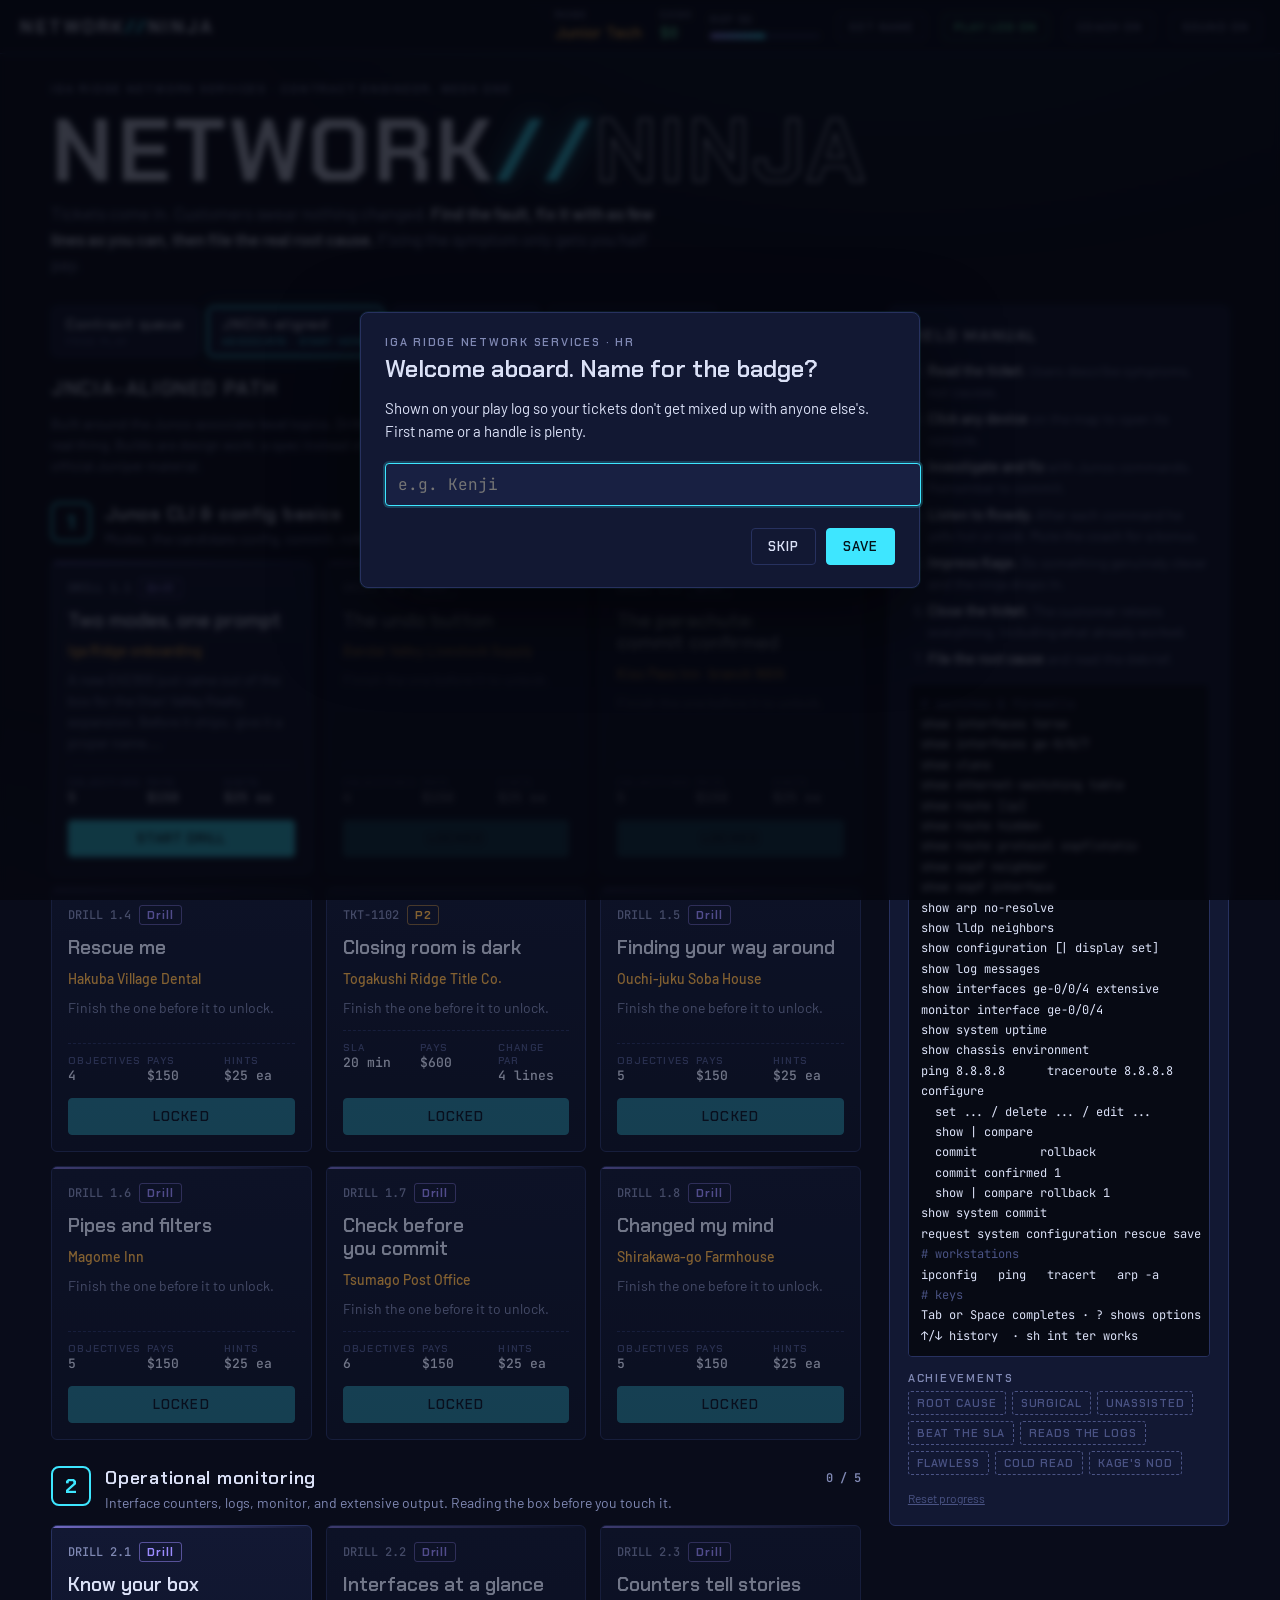
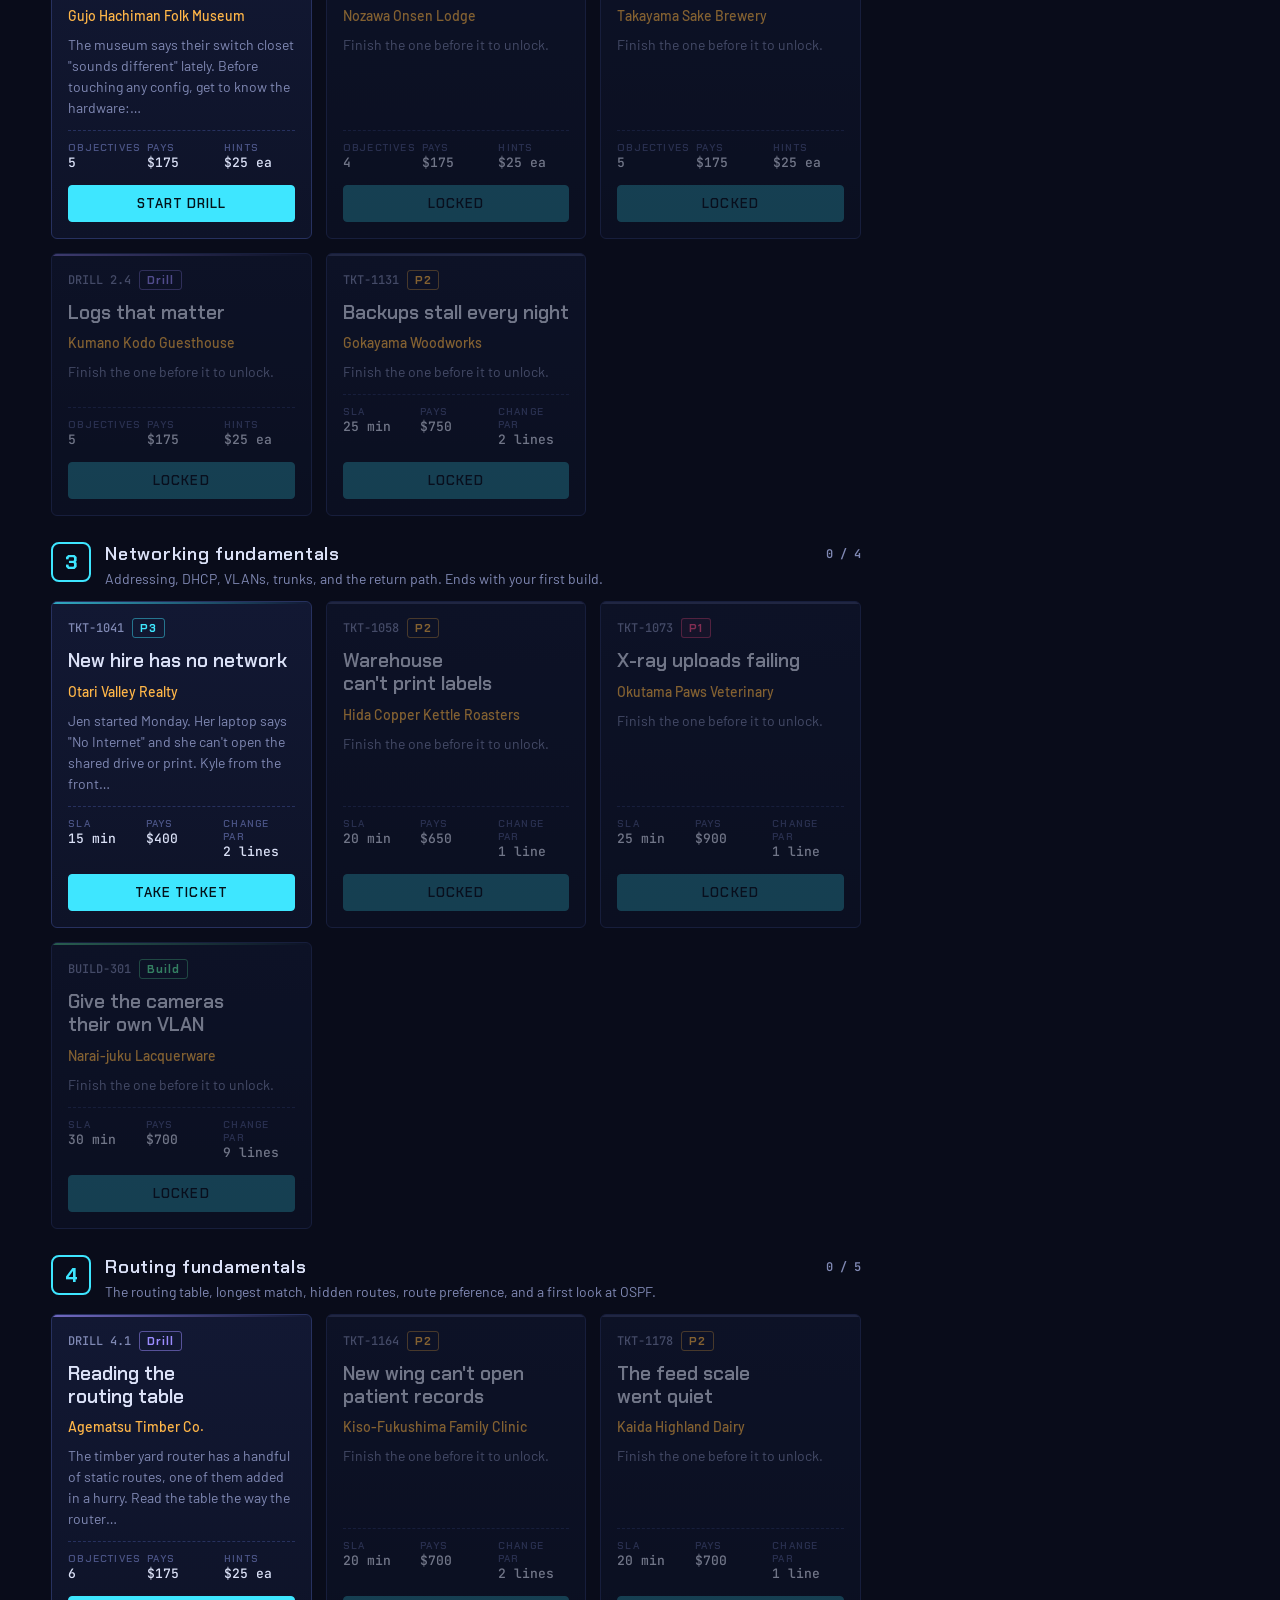
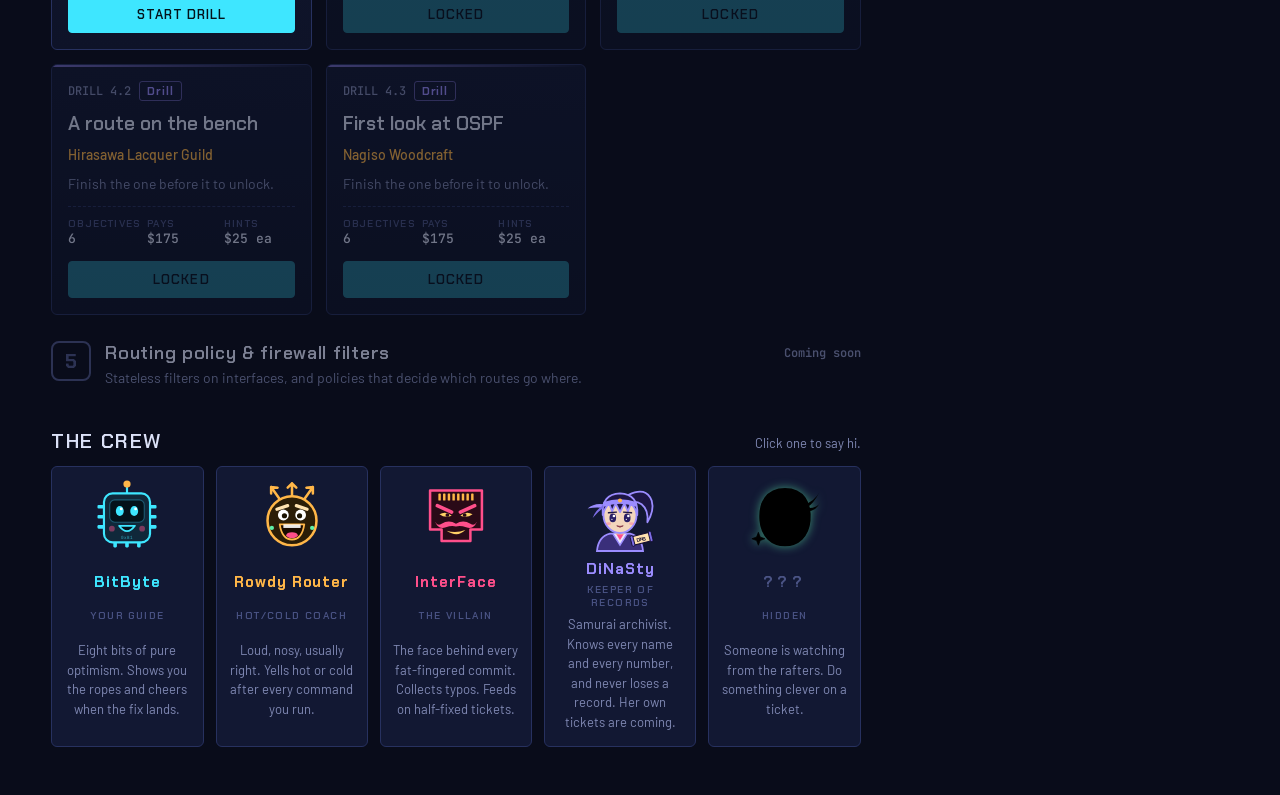
==== commit 47815a02: "Network Ninja: Junos-style space completion Space expands a unique keyword, lists choices when ambig" ====
--- a/network-ninja/index.html
+++ b/network-ninja/index.html
@@ -465,7 +465,7 @@
 <span class="c"># workstations</span>
 ipconfig   ping   tracert   arp -a
 <span class="c"># keys</span>
-Tab completes · ? shows options
+Tab or Space completes · ? shows options
 ↑/↓ history  · sh int ter works</pre>
       <div><p class="eyebrow">Achievements</p><div class="achs" id="achs"></div></div>
       <button class="linkbtn" id="reset">Reset progress</button>
@@ -5258,7 +5258,7 @@
       '  show route hidden                show route protocol <static|ospf|direct>',
       '  show ospf neighbor               show ospf interface',
       'Pipes: | match <text>  | except <text>  | count  | last <n>',
-      'Keys: Tab completes, ? lists options, ↑/↓ history',
+      'Keys: Tab or Space completes, ? lists options, ↑/↓ history',
     ];
   }
 
@@ -5690,7 +5690,7 @@
         '  rollback [n|rescue]    run <op command>       up / top / exit',
         '  commit confirmed [minutes]                    commit comment "why"',
         'Example: set interfaces ge-0/0/7 unit 0 family ethernet-switching vlan members OFFICE',
-        'Keys: Tab completes, ? lists what can come next']);
+        'Keys: Tab or Space completes, ? lists what can come next']);
       banner(); return;
     }
     if (w === 'set' || w === 'delete' || w === 'edit') {
@@ -6002,6 +6002,26 @@
     out(s, words.map(c => '  ' + pad(c.k, 22) + (c.h || '')), 'dim');
   }
 
+  // Junos space completion: a unique keyword expands on space; an ambiguous one lists the options.
+  // Spots that also accept a name or value (VLAN names, addresses, descriptions) get a plain space.
+  // Returns true when it handled the key.
+  function onSpace(s, inp) {
+    const v = inp.value;
+    if (!v || /\s$/.test(v) || v.includes('|') || v.split('"').length % 2 === 0) return false;
+    if (inp.selectionStart !== v.length || inp.selectionEnd !== v.length) return false;
+    const info = completeInfo(s, v);
+    if (!info || info.error || !info.partial) return false;
+    if (info.list.some(c => c.k.startsWith('<') && c.k !== '<[Enter]>')) return false;
+    const words = info.list.filter(c => !c.k.startsWith('<'));
+    if (!words.length || words.some(w => w.k === info.partial)) return false;
+    if (words.length === 1) { inp.value = v.slice(0, v.length - info.partial.length) + words[0].k + ' '; return true; }
+    print(s, promptFor(s) + v, 'echo');
+    print(s, `'${info.partial}' is ambiguous.`, 'err');
+    print(s, 'Possible completions:', 'dim');
+    out(s, words.map(c => '  ' + pad(c.k, 22) + (c.h || '')), 'dim');
+    return true;
+  }
+
   /* ---------- modal ---------- */
   function modal(html, cls = '') {
     const m = $('#modal');
@@ -6166,6 +6186,7 @@
       else if (e.key === 'ArrowUp') { e.preventDefault(); if (!s.hist.length) return; s.hi = s.hi < 0 ? s.hist.length - 1 : Math.max(0, s.hi - 1); inp.value = s.hist[s.hi]; }
       else if (e.key === 'ArrowDown') { e.preventDefault(); if (s.hi < 0) return; s.hi++; if (s.hi >= s.hist.length) { s.hi = -1; inp.value = ''; } else inp.value = s.hist[s.hi]; }
       else if (e.key === 'Tab') { e.preventDefault(); if (!s.busy) onTab(s, inp); }
+      else if (e.key === ' ' && !e.ctrlKey && !e.altKey && !e.metaKey && !s.busy && RC.isNet(G.net.dev[s.dev]) && onSpace(s, inp)) e.preventDefault();
       else if (e.key === '?' && RC.isNet(G.net.dev[s.dev]) && (inp.value.split('"').length % 2 === 1)) { e.preventDefault(); if (!s.busy) onHelpKey(s, inp); }
       else if (e.key === 'l' && e.ctrlKey) { e.preventDefault(); s.screen.innerHTML = ''; }
     });
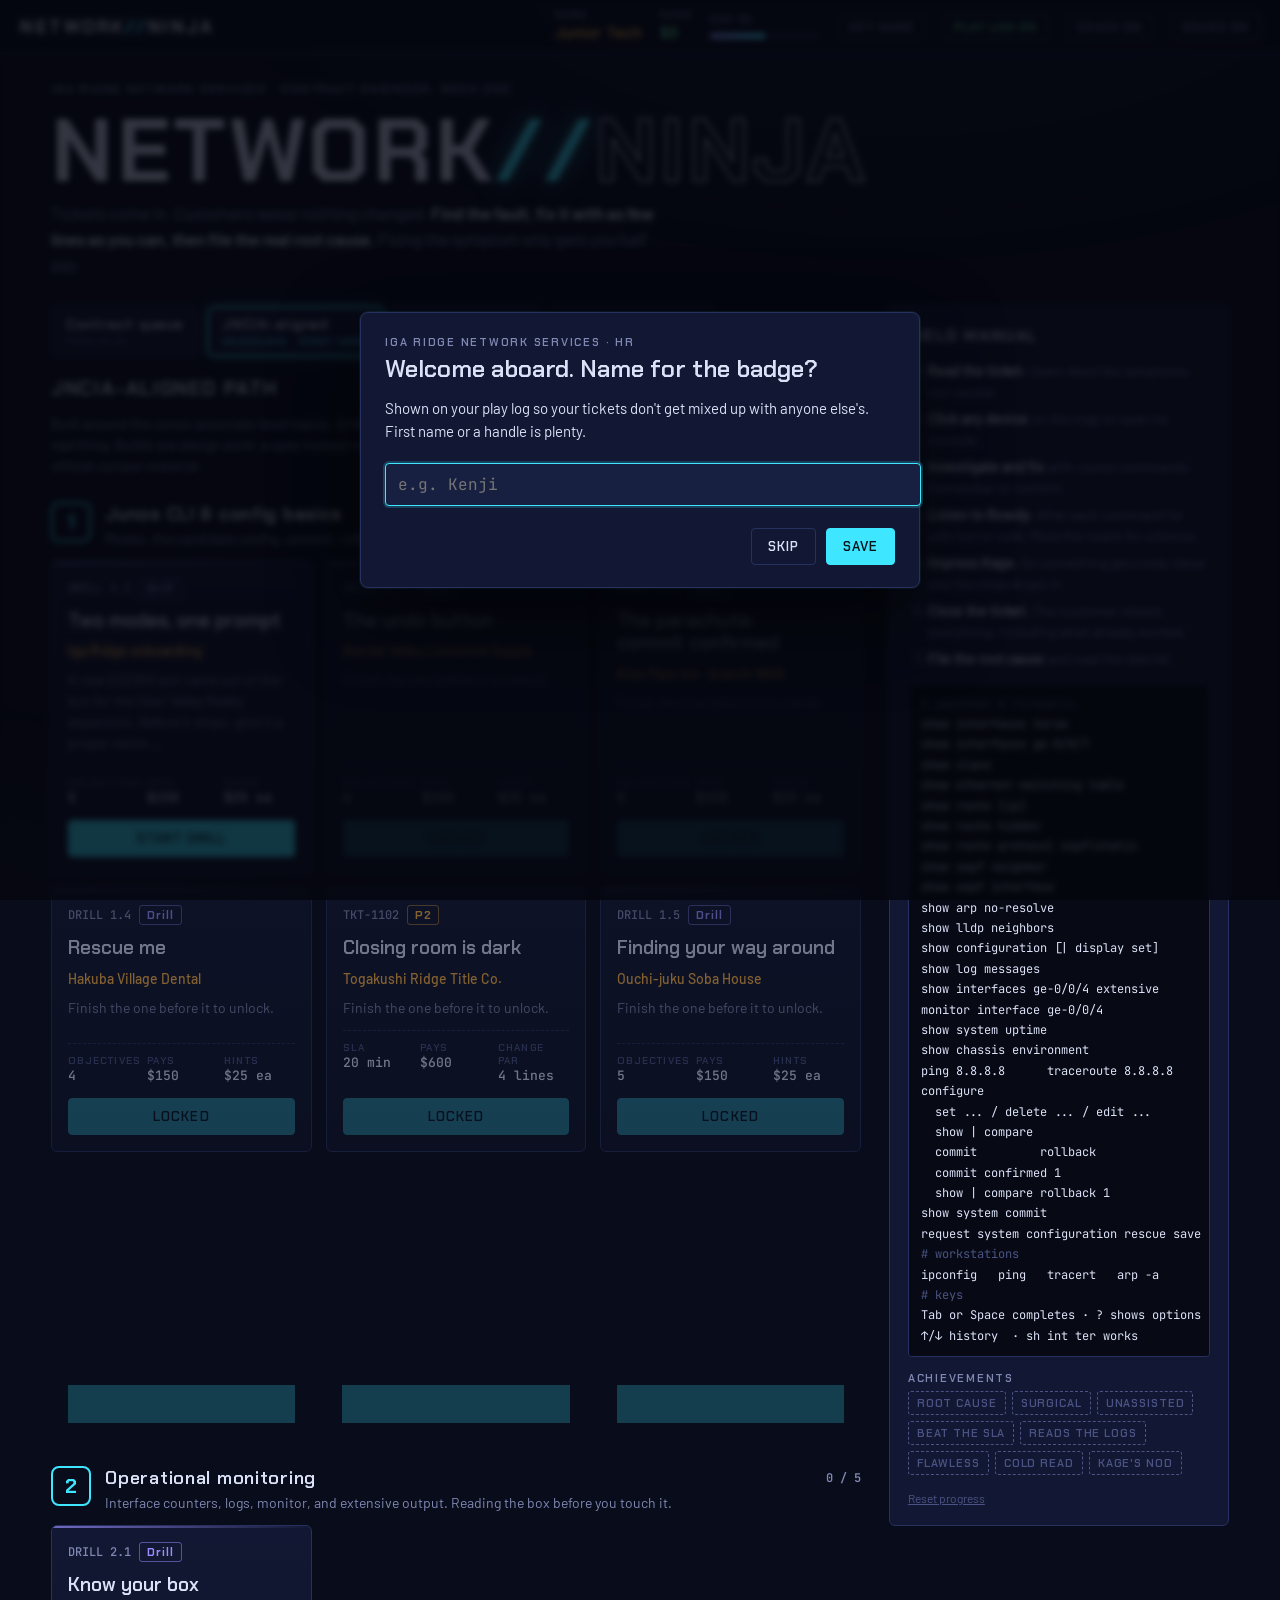
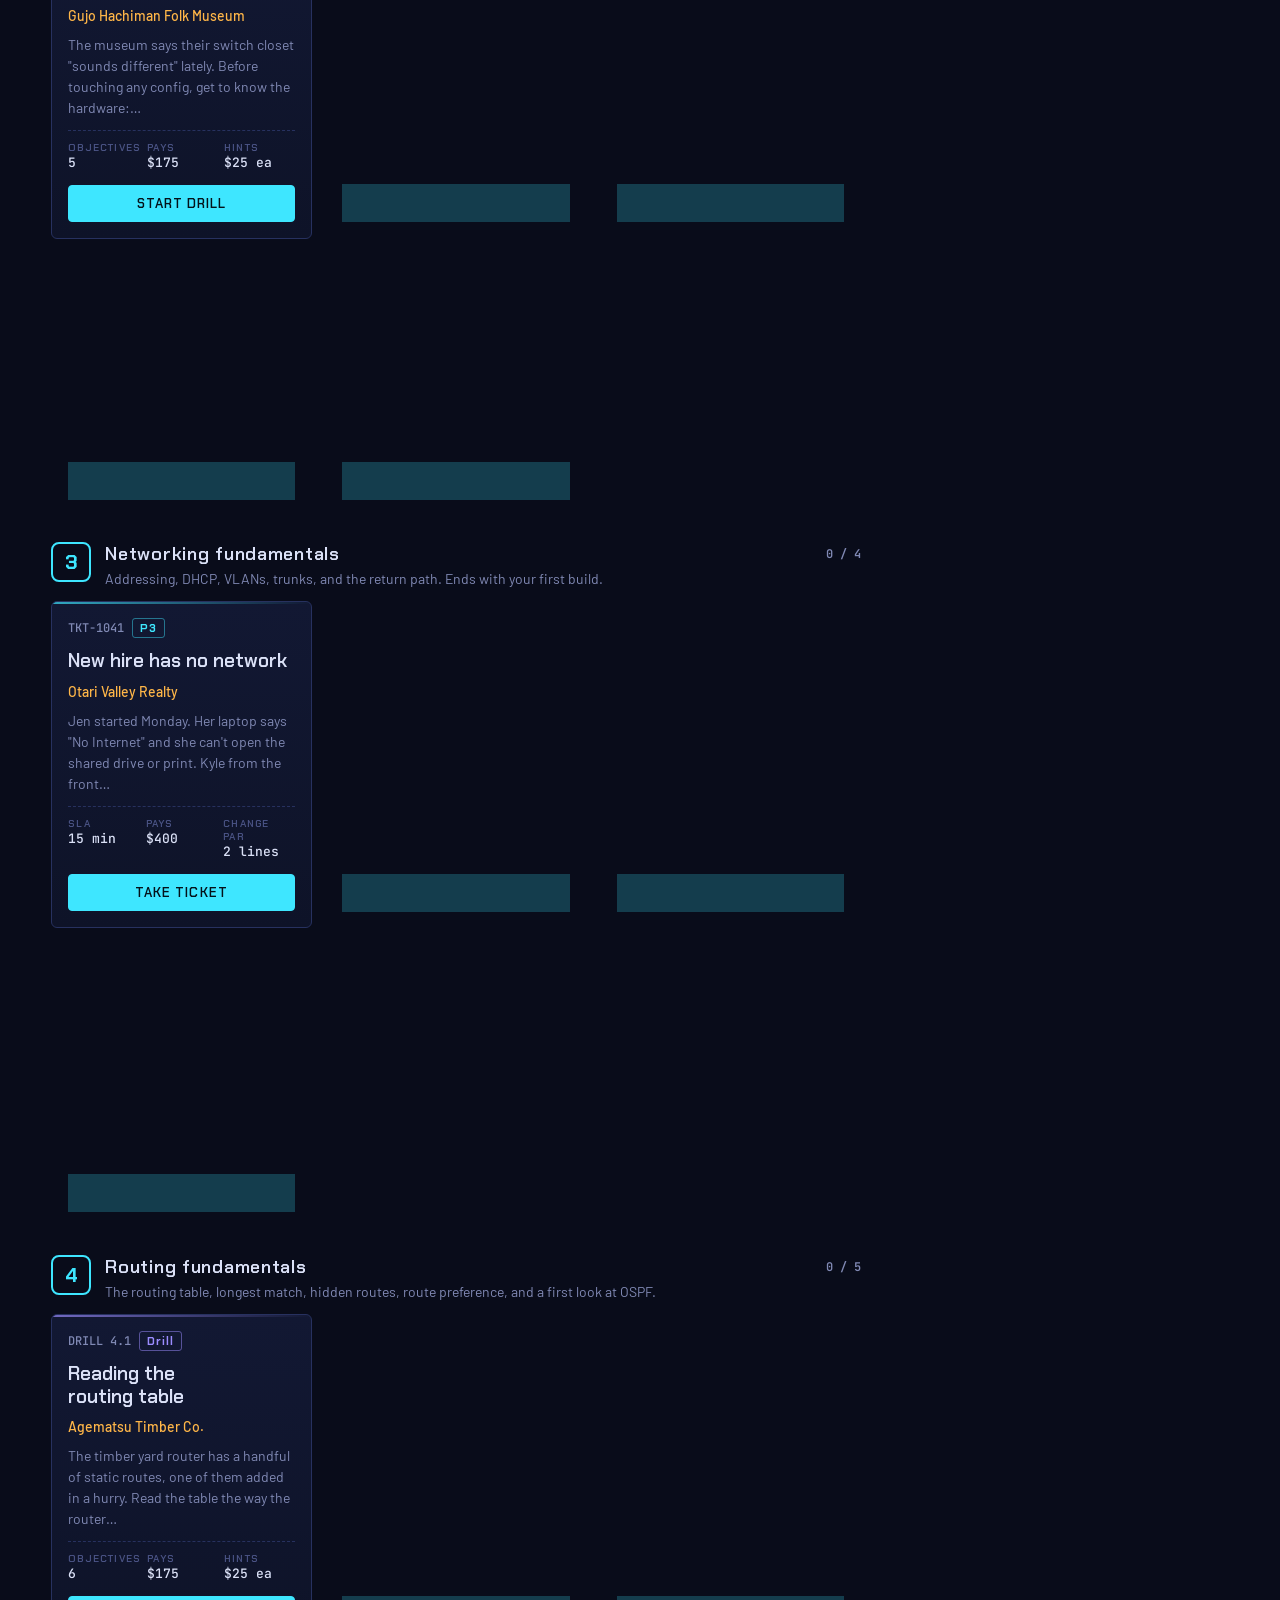
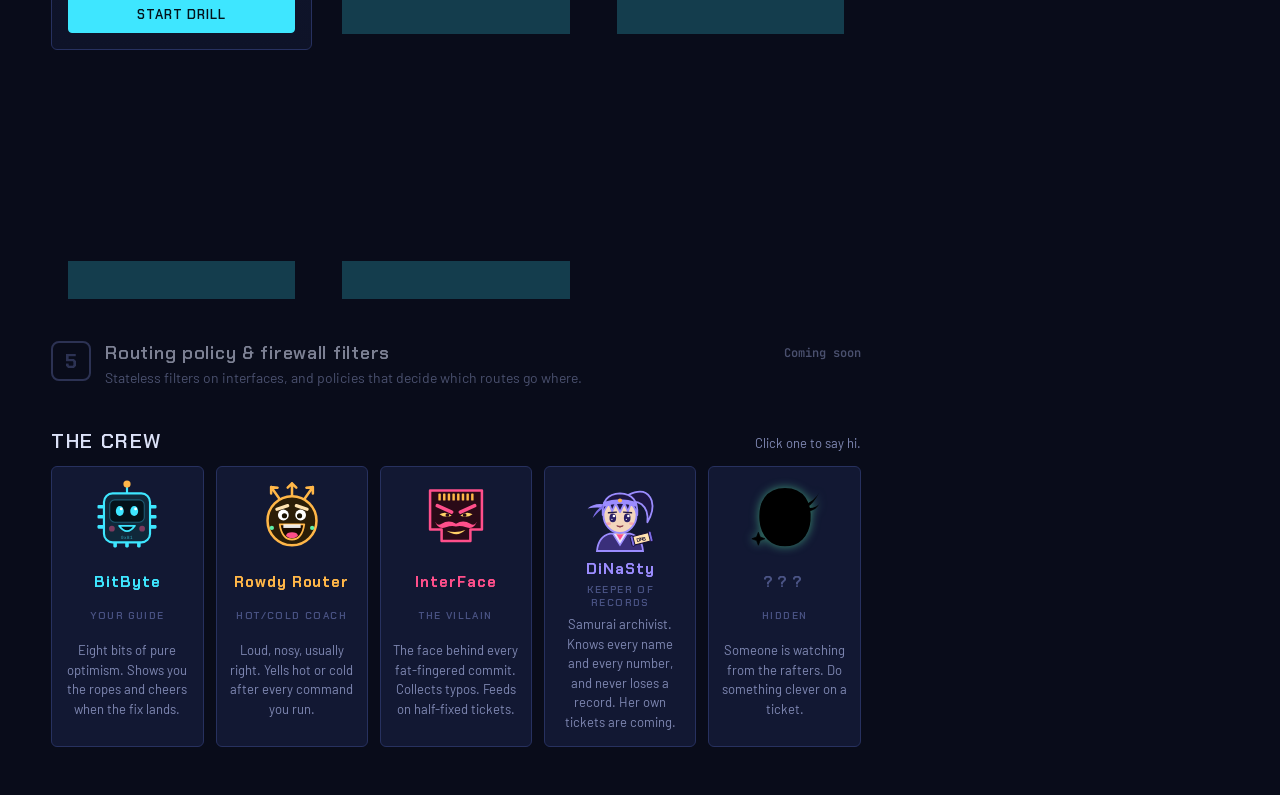
==== commit 8d0e1482: "Network Ninja: playtest fixes from friends' logs + active time - commit confirmed with no changes ar" ====
--- a/network-ninja/index.html
+++ b/network-ninja/index.html
@@ -1827,7 +1827,7 @@
     ],
     links: [['sw:ge-0/0/1', 'prn:eth0'], ['sw:ge-0/0/2', 'pc:eth0']],
     objectives: [
-      { t: 'Find out who committed what, and when', cmd: 'show system commit', test: X => X.ran(/^show system commit/) },
+      { t: 'Show the commit history: who committed, when, and their comment', cmd: 'show system commit  (or: show log messages | match UI_COMMIT)', test: X => X.ran(/^show system commit/) || X.ranPiped(/^show log messages/, /commit/i) },
       { t: 'See exactly what the last commit changed', cmd: 'show configuration | compare rollback 1', test: X => X.compared(1) },
       { t: 'Load the previous config into your draft', cmd: 'rollback 1  (in configuration mode)', test: X => X.ranCfg(/^rollback 1$/) },
       { t: 'Make it live, and the printer comes back', cmd: 'commit', test: X => X.same(X.d('sw').committed, X.snap('sw')) },
@@ -1865,6 +1865,9 @@
       { id: 'pc', type: 'pc', name: 'Branch-PC', x: 500, y: 430, nic: { ip: '10.60.10.50/24', gw: '10.60.10.1' } },
     ],
     links: [['inet:ge-0/0/0', 'rtr:ge-0/0/0'], ['rtr:ge-0/0/1', 'pc:eth0']],
+    nudges: [
+      { re: /^confirm\b/, say: 'Junos has no confirm command. A plain commit (or commit check) is the confirmation.' },
+    ],
     objectives: [
       { t: 'Make a harmless change: a description on ge-0/0/1', cmd: 'set interfaces ge-0/0/1 description "LAN"', test: X => X.cand('rtr', /^set interfaces ge-0\/0\/1 description /) },
       { t: 'Commit it with a 1-minute automatic rollback', cmd: 'commit confirmed 1', test: X => X.ev('confirmed', 'rtr') },
@@ -1910,6 +1913,10 @@
       { id: 'pc', type: 'pc', name: 'Front-PC', x: 640, y: 440, nic: { dhcp: true, offset: 40 } },
     ],
     links: [['sw:ge-0/0/1', 'srv:eth0'], ['sw:ge-0/0/2', 'pc:eth0']],
+    nudges: [
+      { re: /^rollback [1-9]/, say: 'rollback 1 works too, and in real life it is often the right move. This drill is about the rescue file, though. If you already fixed it, break it again (delete ge-0/0/2, commit) and recover with rollback rescue.', when: g => g.ev.some(e => e.t === 'commit') },
+      { re: /^load\b/, say: 'Close! On Junos the rescue file comes back with rollback rescue, in configuration mode. (load override with the file path works too, but rollback rescue is the one to remember.)' },
+    ],
     objectives: [
       { t: 'Save the current config as the rescue config', cmd: 'request system configuration rescue save', test: X => X.ev('rescue-save', 'sw') },
       { t: 'Look at the rescue config you saved', cmd: 'show system configuration rescue', test: X => X.ran(/^show system configuration rescue/) },
@@ -4070,6 +4077,22 @@
     if (!heat) return null;
     if (!coachOn || heat.h === 0) return heat;
     const sig = s.dev + '|' + key;
+    // Three different warm commands in a row on the same PC or server: it has told you all it knows.
+    const d = G.net.dev[s.dev];
+    if (G.lastSig !== sig) {
+      if (heat.h === 1 && G.warmRun && G.warmRun.dev === s.dev) G.warmRun.n++;
+      else G.warmRun = heat.h === 1 ? { dev: s.dev, n: 1 } : null;
+    }
+    G.cooled = G.cooled || new Set();
+    if (G.warmRun && G.warmRun.n >= 3 && RC.isHost(d) && !G.cooled.has(s.dev)) {
+      G.cooled.add(s.dev);
+      G.warmRun = null;
+      const cooled = { h: -1, say: [`You've squeezed ${d.name} dry. Whatever's wrong isn't on this box. Look upstream: the switch it plugs into, or its gateway.`] };
+      setHeat(-1);
+      G.lastSig = sig;
+      say('rowdy', cooled.say[0], { heat: -1, interrupt: true });
+      return cooled;
+    }
     setHeat(heat.h);
     if (G.lastSig === sig) return heat;
     G.lastSig = sig;
@@ -4167,7 +4190,7 @@
   }
   function logEnd(fields) {
     if (!LOG.doc) return;
-    Object.assign(LOG.doc, fields, { elapsedSec: elapsed(), endedAt: new Date().toISOString() });
+    Object.assign(LOG.doc, fields, { elapsedSec: elapsed(), activeSec: G ? Math.min(G.activeSec || 0, elapsed()) : LOG.doc.activeSec || 0, endedAt: new Date().toISOString() });
     LOG.dirty = true;
     clearTimeout(LOG.timer);
     logFlush();
@@ -4484,6 +4507,7 @@
     const dv = id => G.net.dev[id];
     return {
       ran: (re, dev) => G.cmds.some(c => !c.err && re.test(c.key) && (!dev || c.dev === dev)),
+      ranPiped: (re, pipeRe) => G.cmds.some(c => !c.err && re.test(c.key) && c.mods && pipeRe.test(JSON.stringify(c.mods))),
       ranCfg: (re, dev) => G.cmds.some(c => !c.err && c.mode === 'cfg' && re.test(c.key) && (!dev || c.dev === dev)),
       compared: n => G.cmds.some(c => !c.err && c.mods && c.mods.compare && (n === undefined || (c.mods.compareN || 0) === n)),
       ev: (t, dev) => G.ev.some(e => e.t === t && (!dev || e.dev === dev)),
@@ -4534,7 +4558,7 @@
           b.type = 'button';
           b.title = 'Show the command (−$10)';
           b.setAttribute('aria-label', 'Show the command for this objective, costs $10');
-          b.addEventListener('click', () => { G.peeked.add(i); G.peeks++; logEv({ ev: 'peek', n: i + 1 }); renderObjectives(); if (G.peeks === 2) say('interface', 'Peeking at the answers? I peek at your configs. We\'re practically the same.', { anim: 'shake' }); });
+          b.addEventListener('click', () => { G.peeked.add(i); G.peeks++; G.lastAct = Date.now(); logEv({ ev: 'peek', n: i + 1 }); renderObjectives(); if (G.peeks === 2) say('interface', 'Peeking at the answers? I peek at your configs. We\'re practically the same.', { anim: 'shake' }); });
           li.appendChild(b);
         }
       }
@@ -4717,6 +4741,81 @@
     renderChanges();
   }
 
+  /* ---------- BitByte beginner nudges (JNCIA + contract queue; JNCIS assumes the basics) ---------- */
+  const HINT_GAP = 45; // seconds between hints, so each one gets a fair try
+  const nudgeOn = () => G && !/^IS\d/.test(G.scn.id);
+  function nudge(kind, text, max = 2) {
+    if (!nudgeOn()) return;
+    G.nudges = G.nudges || {};
+    const n = G.nudges[kind] || 0;
+    if (n >= max) return;
+    G.nudges[kind] = n + 1;
+    logEv({ ev: 'nudge', kind });
+    setTimeout(() => { if (G) say('bitbyte', text, { anim: 'jump', interrupt: true, ms: 11000 }); }, 650);
+  }
+  const OP_ONLY = ['request', 'ping', 'traceroute', 'monitor', 'clear', 'configure'];
+  function beginnerNudge(s, d, line, modeBefore) {
+    if (!nudgeOn() || !line) return;
+    const err = String(s.errNote || '');
+    const toks = RC.tokenize(line.split('|')[0]);
+    const w = toks[0] || '';
+    if (RC.isHost(d)) {
+      if (err && /^(show|set|configure|edit|commit|request)/.test(w)) nudge('pc', `${d.name} is a Windows PC, so it speaks ipconfig, ping, tracert and arp -a. For Junos, click a switch or router on the map.`);
+      return;
+    }
+    if (err && /^(ipconfig|ifconfig|ip|tracert|netsh)$/.test(w)) { nudge('winonjunos', `${w} is a Windows command. On Junos, show interfaces terse lists the ports and their state, and show arp no-resolve lists the neighbors it can see.`); return; }
+    // value names are case-sensitive: parking is not PARKING
+    const mi = toks.indexOf('members');
+    if (modeBefore === 'cfg' && mi > 0 && toks[mi + 1]) {
+      const v = toks[mi + 1];
+      const names = Object.keys(Object.assign({}, RC.parseConfig(d.committed).vlans, RC.parseConfig(d.candidate || []).vlans));
+      const twin = names.find(n => n !== v && n.toLowerCase() === v.toLowerCase());
+      if (twin && !names.includes(v)) { nudge('case', `Careful: Junos names are case-sensitive. The VLAN is ${twin}, and ${v} would be a different (empty) VLAN. run show vlans lists the exact names.`); return; }
+    }
+    for (const n of G.scn.nudges || []) if (n.re.test(line) && (!n.when || n.when(G))) { nudge('scn' + n.re.source, n.say, 1); return; }
+    if (!err) return;
+    if (/edit requires a configuration hierarchy/.test(err)) {
+      nudge('edit', 'edit moves you into a section, like opening a folder: edit interfaces ge-0/0/3. set gives something a value: set description "kitchen tablet". You ended on a value, so use set.');
+      return;
+    }
+    if (modeBefore === 'cfg') {
+      if (/^comm?i?t?$/.test(w) && toks.includes('rescue')) { nudge('rescue', 'Rescue has two halves. Saving one is operational: request system configuration rescue save. Loading it back is in config mode: rollback rescue, then commit.'); return; }
+      if (/^compare$/.test(w) || /\| *(rollback|commit)/.test(line)) { nudge('compare', 'Compare goes after a pipe. In config mode: show | compare rollback 1. In operational mode: show configuration | compare rollback 1.'); return; }
+      const asOp = RC.walkTree(OP_TREE, toks);
+      if (/pipe/.test(err)) return;
+      if (OP_ONLY.some(k => k.startsWith(w) && w.length >= 2) || (asOp.ok && asOp.tokens && asOp.tokens[0] === 'show' && asOp.tokens.length > 1)) {
+        nudge('mode', `You're in configuration mode (the # prompt), and that's an operational command. Put run in front: run ${line}. Or type exit to go back to the > prompt.`);
+        return;
+      }
+    } else if (/^(set|delete|del|commit|commi|rollback|top|up)$/.test(w) || /^(se|de)$/.test(w)) {
+      nudge('mode', 'set, delete, commit and rollback live in configuration mode. Type configure (or edit) first. The prompt changes from > to #.');
+      return;
+    }
+    if (/is ambiguous|expecting <command>|missing argument/.test(err)) nudge('qmark', 'Not sure what comes next? Type ? at the end of what you have, and Junos lists every option. Tab or Space finishes a word for you.', 1);
+  }
+  function idleNudge() {
+    if (!nudgeOn() || G.drillDone || !$('#modal').hidden) return;
+    const quiet = (Date.now() - Math.max(G.lastAct || G.t0, G.lastIdleNudge || 0)) / 1000;
+    G.idleCount = G.idleCount || 0;
+    if (quiet < 180 || G.idleCount >= 2) return;
+    G.idleCount++;
+    G.lastIdleNudge = Date.now();
+    if (isDrill(G.scn)) {
+      const i = G.scn.objectives.findIndex((o, k) => !G.objDone[k] && !G.answers[k]);
+      const o = G.scn.objectives[i];
+      if (!o) return;
+      nudge('idle' + G.idleCount, o.cmd && !G.peeked.has(i)
+        ? `Stuck on "${o.t}"? Tap the ? beside it to see the command. It costs $10, and that's cheaper than staring.`
+        : `Next up: "${o.t}". Read the last output again. The answer is usually sitting right there.`, 1);
+    } else {
+      const left = G.scn.hints.length - G.hints;
+      nudge('idle' + G.idleCount, left
+        ? 'Quiet for a while. A good first move: sit in the user\'s seat. Open their device, run ipconfig, and ping what they can\'t reach. Or grab a hint, no shame.'
+        : 'Read the last hint again slowly, and use ? to explore the command it mentions.', 1);
+    }
+  }
+  const hintWait = () => (G && G.hints > 0 && G.lastHintAt ? Math.max(0, HINT_GAP - Math.floor((Date.now() - G.lastHintAt) / 1000)) : 0);
+
   function renderHints(fresh) {
     const box = $('#t-hints');
     box.innerHTML = '';
@@ -4728,8 +4827,9 @@
     });
     const b = $('#hint-btn');
     const left = G.scn.hints.length - G.hints;
-    b.disabled = left === 0;
-    b.textContent = left ? `Get a hint (−$${hintCost()}) · ${left} left` : 'No hints left';
+    const wait = left ? hintWait() : 0;
+    b.disabled = left === 0 || wait > 0;
+    b.textContent = !left ? 'No hints left' : wait ? `Next hint in ${wait}s · try this one first` : `Get a hint (−$${hintCost()}) · ${left} left`;
     if (fresh && box.lastElementChild) box.lastElementChild.scrollIntoView({ block: 'nearest', behavior: reduceMotion ? 'auto' : 'smooth' });
   }
 
@@ -4743,6 +4843,9 @@
 
   function tick() {
     if (!G) return;
+    if (document.visibilityState === 'visible' && Date.now() - (G.lastAct || G.t0) < 120000) G.activeSec = (G.activeSec || 0) + 1;
+    if (G.lastHintAt && G.hints < G.scn.hints.length && (hintWait() > 0 || G.hintWaitShown)) { renderHints(false); G.hintWaitShown = hintWait() > 0; }
+    idleNudge();
     const el2 = Math.floor((Date.now() - G.t0) / 1000);
     const t = $('#t-timer');
     const fmt = x => `${String(Math.floor(Math.abs(x) / 60)).padStart(2, '0')}:${String(Math.abs(x) % 60).padStart(2, '0')}`;
@@ -5116,6 +5219,7 @@
       G.errs++;
       if (G.errs === 1 || G.errs % 3 === 0) say('interface', pick(['Typos! My favorite snack.', 'Syntax error? Delicious. (Psst: ? lists what can come next. Not that I want you to know.)', 'Junos has thirty years of docs and you went with THAT?', 'Do it again. I wasn\'t ready to laugh the first time.', 'The CLI rejected you. Join the club. We have jackets.', 'Tab completes words. Not that you\'d use it. Heh.']), { anim: 'shake', interrupt: true });
     }
+    if (G && line.trim()) { G.lastAct = Date.now(); try { beginnerNudge(s, G.net.dev[s.dev], line.trim(), modeBefore); } catch (e) { console.error(e); } }
     if (G) flushFacts();
     if (line.trim()) logEv(Object.assign({ ev: 'cmd', dev: G ? G.net.dev[s.dev].name : '?', mode: modeBefore, cmd: line.trim().slice(0, 300) }, s.errNote ? { err: String(s.errNote).trim().slice(0, 160) } : {}, heat ? { heat: heat.h } : {}));
     s.busy = false;
@@ -5555,6 +5659,22 @@
   /* ---------- ping / traceroute ---------- */
   const ms = (n, a = 0.6, b = 2.4) => rnd(a + n * 0.4, b + n * 0.9);
 
+  // Name lookup for PCs and servers. Junos gear has no DNS server configured, so it never resolves.
+  // A PC needs a working address and a DNS server (DHCP hands one out); names match any device on the map.
+  function resolveName(d, name) {
+    const net = G.net;
+    const a = RC.hostAddr(net, d.id);
+    if (!a || !a.up || a.apipa || a.dns === null || a.dns === undefined) return null;
+    const want = String(name).toLowerCase().replace(/\.(local|lan|corp)$/, '');
+    const t = Object.values(net.dev).find(x => x.type !== 'cloud' && String(x.name || (x.model && x.model.hostname) || '').toLowerCase() === want)
+      || Object.values(net.dev).find(x => x.model && String(x.model.hostname || '').toLowerCase() === want);
+    if (!t) return null;
+    if (RC.isHost(t)) { const ta = RC.hostAddr(net, t.id); return ta && ta.up && !ta.apipa ? n2ip(ta.ip) : null; }
+    const ifs = RC.l3Ifaces(net, t);
+    const pick1 = ifs.find(i => i.name.startsWith('lo0')) || ifs.find(i => i.name.startsWith('irb')) || ifs[0];
+    return pick1 ? n2ip(pick1.ip) : null;
+  }
+
   async function doPing(s, d, dst, count, opts = {}) {
     const net = G.net;
     if ((RC.isNet(d) || isEmbedded(d)) && ip2n(dst) === null) { print(s, `ping: cannot resolve ${dst}: Host name lookup failure`, 'err'); print(s, '(simulator: no DNS server is configured on network gear here. Use the IP address.)', 'dim'); return; }
@@ -5586,7 +5706,7 @@
       count = Math.min(count, 4);
       print(s, '', null);
       const sz = opts.size !== undefined ? opts.size : 32;
-      print(s, `Pinging ${dst} with ${sz} bytes of data:`);
+      print(s, `Pinging ${opts.label ? `${opts.label} [${dst}]` : dst} with ${sz} bytes of data:`);
       const a = RC.hostAddr(net, d.id);
       let got = 0;
       const times = [];
@@ -5606,7 +5726,7 @@
     await anim;
   }
 
-  async function doTrace(s, d, dst) {
+  async function doTrace(s, d, dst, label = null) {
     const net = G.net;
     if (ip2n(dst) === null) { print(s, `traceroute: unknown host ${dst}`, 'err'); return; }
     const tr = RC.traceroute(net, d.id, dst);
@@ -5616,7 +5736,7 @@
     if (win) {
       if (!tr.f || f.reason === 'nolink' || f.reason === 'nogw') { print(s, 'Unable to contact IP driver. General failure.', 'err'); await anim; return; }
       print(s, '', null);
-      print(s, `Tracing route to ${dst} over a maximum of 30 hops`);
+      print(s, `Tracing route to ${label ? `${label} [${dst}]` : dst} over a maximum of 30 hops`);
       print(s, '');
       if (f.reason === 'arp' && f.firstHop) {
         await sleep(900);
@@ -5664,9 +5784,15 @@
     const { cmd, mods } = splitPipes(line);
     const toks = RC.tokenize(cmd);
     let w = toks[0];
+    if (mods.bad) { print(s, `error: unknown pipe command '${mods.bad}'`, 'err'); return; }
     const cands = Object.keys(CFG_ROOT).filter(k => k.startsWith(w));
     if (cands.includes(w)) { /* exact */ } else if (cands.length === 1) w = cands[0];
     else { caret(s, line, toks, 0); print(s, cands.length ? `error: '${w}' is ambiguous.` : 'unknown command.', 'err'); return; }
+    if (!['show', 'run', 'commit', 'help'].includes(w) && (mods.compare || mods.displaySet || mods.filters.length)) {
+      print(s, 'syntax error.', 'err');
+      print(s, '(simulator: pipes go after show or run, for example show | compare)', 'dim');
+      return;
+    }
     const rest = toks.slice(1);
     const here = nodeAt(s.path);
     s.cmdKey = [w, ...rest].join(' ');
@@ -5802,7 +5928,15 @@
       if (sub === 'check') { G.ev.push({ t: 'check', dev: d.id }); print(s, 'configuration check succeeds', 'ok'); if (confirmed) print(s, '(simulator: commit confirmed is now confirmed, rollback cancelled)', 'dim'); banner(); return; }
       const m = minutes || 10;
       if (d.candidate.join('\n') === d.committed.join('\n')) {
-        if (sub === 'confirmed' && d.confirmPending) { armConfirm(d, m, null); print(s, `commit confirmed will be automatically rolled back in ${m} minutes unless confirmed`); }
+        if (sub === 'confirmed') {
+          // Junos arms the timer even when nothing changed; the rollback then restores the same config.
+          armConfirm(d, m, d.committed.slice());
+          print(s, `commit confirmed will be automatically rolled back in ${m} minutes unless confirmed`);
+          print(s, `(simulator: 1 minute = ${SIM_MIN_MS / 1000} seconds, so about ${m * SIM_MIN_MS / 1000} seconds)`, 'dim');
+          G.ev.push({ t: 'confirmed', dev: d.id });
+          logEv({ ev: 'commit', dev: d.model.hostname, removed: [], added: [], confirmed: true });
+          if (G.ev.some(e => e.t === 'autorollback' && e.dev === d.id)) nudge('emptyconfirm', 'Heads up: nothing changed since the automatic rollback, so this commit confirmed has nothing in it. The rollback took your change with it. Make the change again, then commit confirmed.');
+        }
         print(s, 'commit complete', 'ok');
         if (confirmed) { print(s, '(simulator: commit confirmed is now confirmed, rollback cancelled)', 'dim'); sfx.commit(); }
         if (sub === 'and-quit') { print(s, 'Exiting configuration mode'); s.mode = 'op'; s.path = []; return; }
@@ -5913,9 +6047,14 @@
         else if (w === '-f' || w === 'do-not-fragment' || w === '-df') o.df = true;
         else if (w === '-n' && t[i + 1]) o.count = Math.max(1, Math.min(10, +t[++i] || 4));
       }
-      if (!ipTok) { print(s, t.length > 1 ? `Ping request could not find host ${t[t.length - 1]}. Please check the name and try again.` : 'Usage: ping [-l size] [-f] <ip address>', 'err'); return; }
-      s.heatKey = line.toLowerCase();
-      await doPing(s, d, ipTok, o.count || (isEmbedded(d) ? 5 : 4), o);
+      let target = ipTok;
+      if (!target && t.length > 1) {
+        const nm = t[t.length - 1], ip = resolveName(d, nm);
+        if (ip) { target = ip; o.label = nm; }
+      }
+      if (!target) { print(s, t.length > 1 ? `Ping request could not find host ${t[t.length - 1]}. Please check the name and try again.` : 'Usage: ping [-l size] [-f] <ip address>', 'err'); return; }
+      s.heatKey = line.toLowerCase().replace(o.label ? o.label.toLowerCase() : '\u0000', target);
+      await doPing(s, d, target, o.count || (isEmbedded(d) ? 5 : 4), o);
       return;
     }
     if (c === 'netsh' && !isEmbedded(d)) {
@@ -5926,7 +6065,18 @@
         `${'4294967295'.padStart(6)}  ${'1'.padStart(15)}  ${'0'.padStart(12)}  ${'58211'.padStart(11)}  Loopback Pseudo-Interface 1`]);
       return;
     }
-    if (c === 'tracert' || c === 'traceroute') { if (!t[1]) { print(s, 'Usage: tracert <ip address>', 'err'); return; } s.heatKey = 'traceroute ' + t[1]; await doTrace(s, d, t[1]); return; }
+    if (c === 'tracert' || c === 'traceroute') {
+      if (!t[1]) { print(s, 'Usage: tracert <ip address>', 'err'); return; }
+      let target = t[1], label = null;
+      if (ip2n(target) === null) {
+        const ip = resolveName(d, target);
+        if (!ip) { print(s, `Unable to resolve target system name ${target}.`, 'err'); return; }
+        label = target; target = ip;
+      }
+      s.heatKey = 'traceroute ' + target;
+      await doTrace(s, d, target, label);
+      return;
+    }
     if (c === 'arp' && !isEmbedded(d)) {
       s.heatKey = 'arp';
       const a = RC.hostAddr(net, d.id);
@@ -6179,6 +6329,8 @@
   /* ---------- wiring ---------- */
   function wire() {
     const inp = $('#cmd');
+    inp.addEventListener('keydown', () => { if (G) G.lastAct = Date.now(); });
+    document.addEventListener('pointerdown', () => { if (G) G.lastAct = Date.now(); }, true);
     inp.addEventListener('keydown', e => {
       const s = G && G.active;
       if (!s || G.notesOpen) return;
@@ -6193,6 +6345,7 @@
     $('#screens').addEventListener('click', () => { if (G && G.notesOpen) return; if (!window.getSelection().toString()) inp.focus(); });
     $('#notes-ta').addEventListener('input', e => {
       if (!G) return;
+      G.lastAct = Date.now();
       prog.notes = prog.notes || {};
       prog.notes[G.scn.id] = e.target.value;
       clearTimeout(G.noteT);
@@ -6209,7 +6362,10 @@
     });
     $('#hint-btn').addEventListener('click', () => {
       if (!G || G.hints >= G.scn.hints.length) return;
+      if (hintWait() > 0) return;
       G.hints++;
+      G.lastHintAt = Date.now();
+      G.lastAct = Date.now();
       logEv({ ev: 'hint', n: G.hints });
       renderHints(true);
       say('bitbyte', `Hint ${G.hints} of ${G.scn.hints.length}: ${G.scn.hints[G.hints - 1]}`, { interrupt: true });
